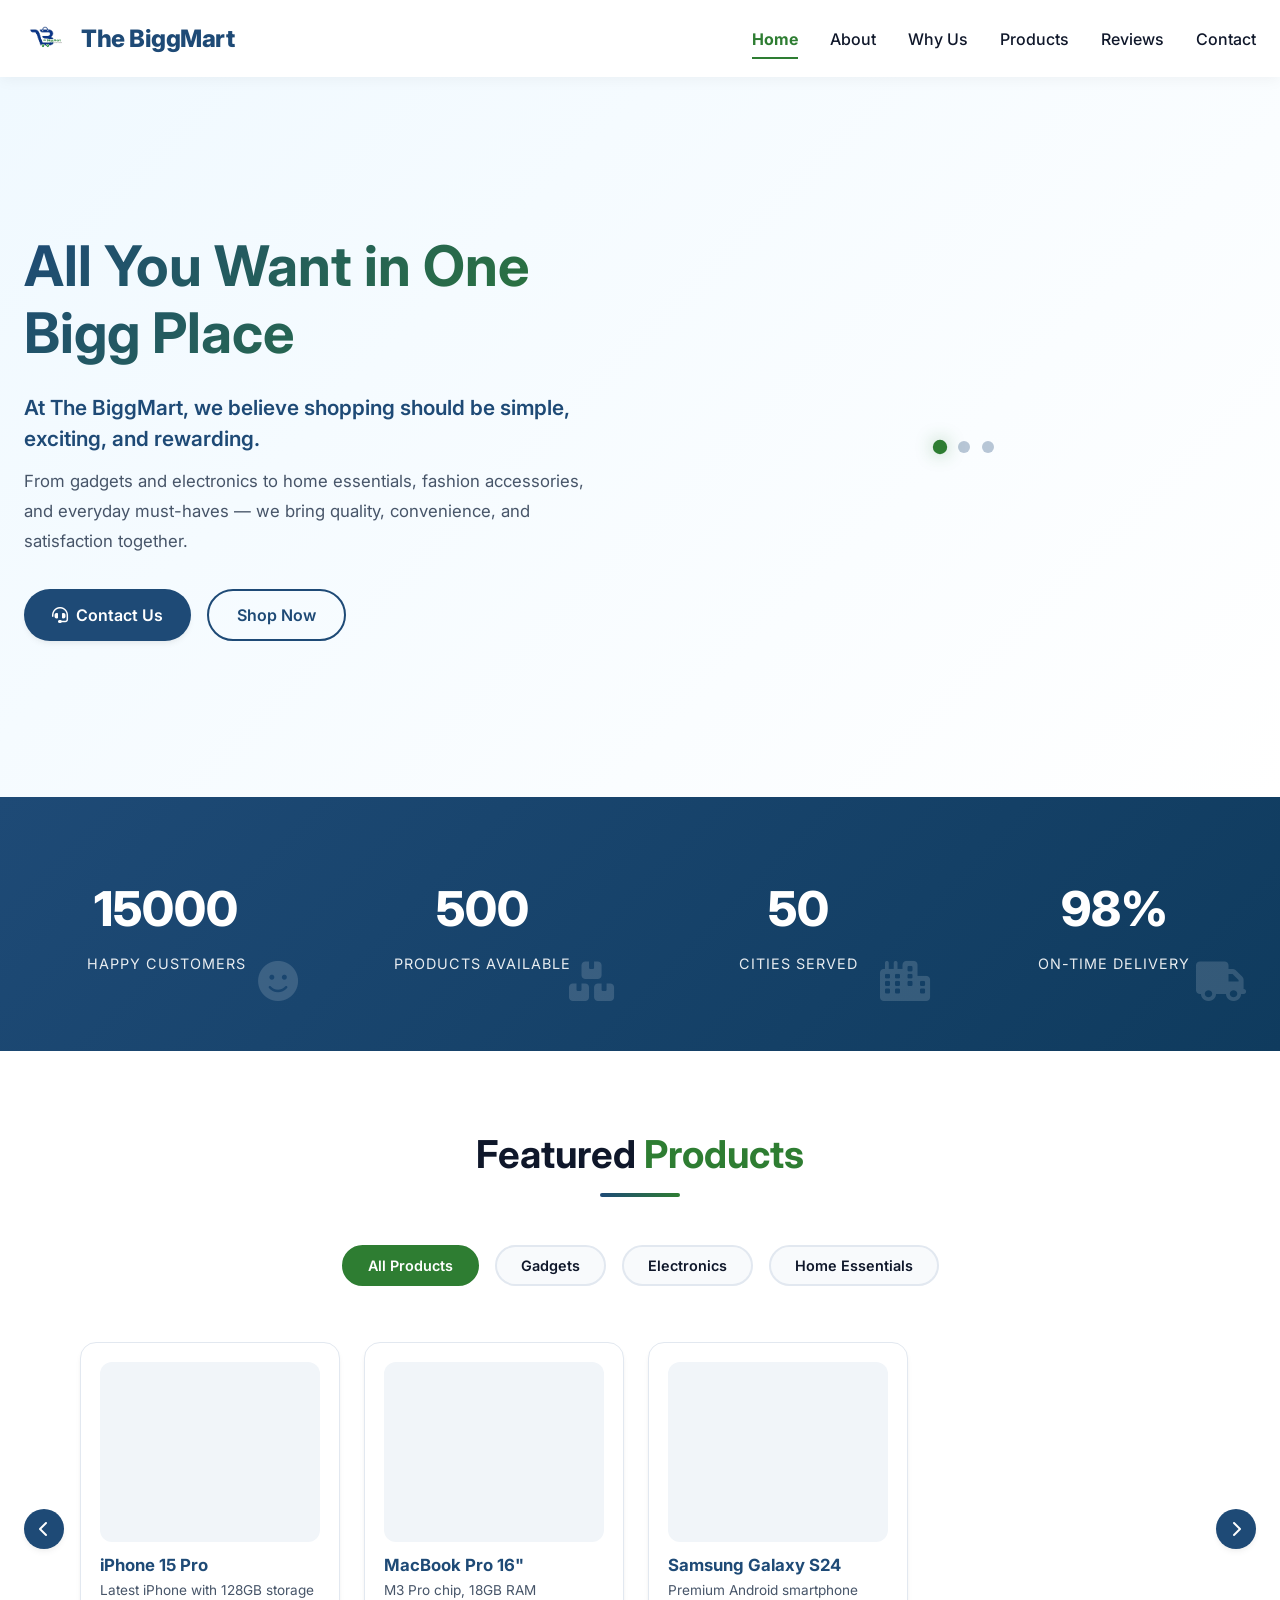
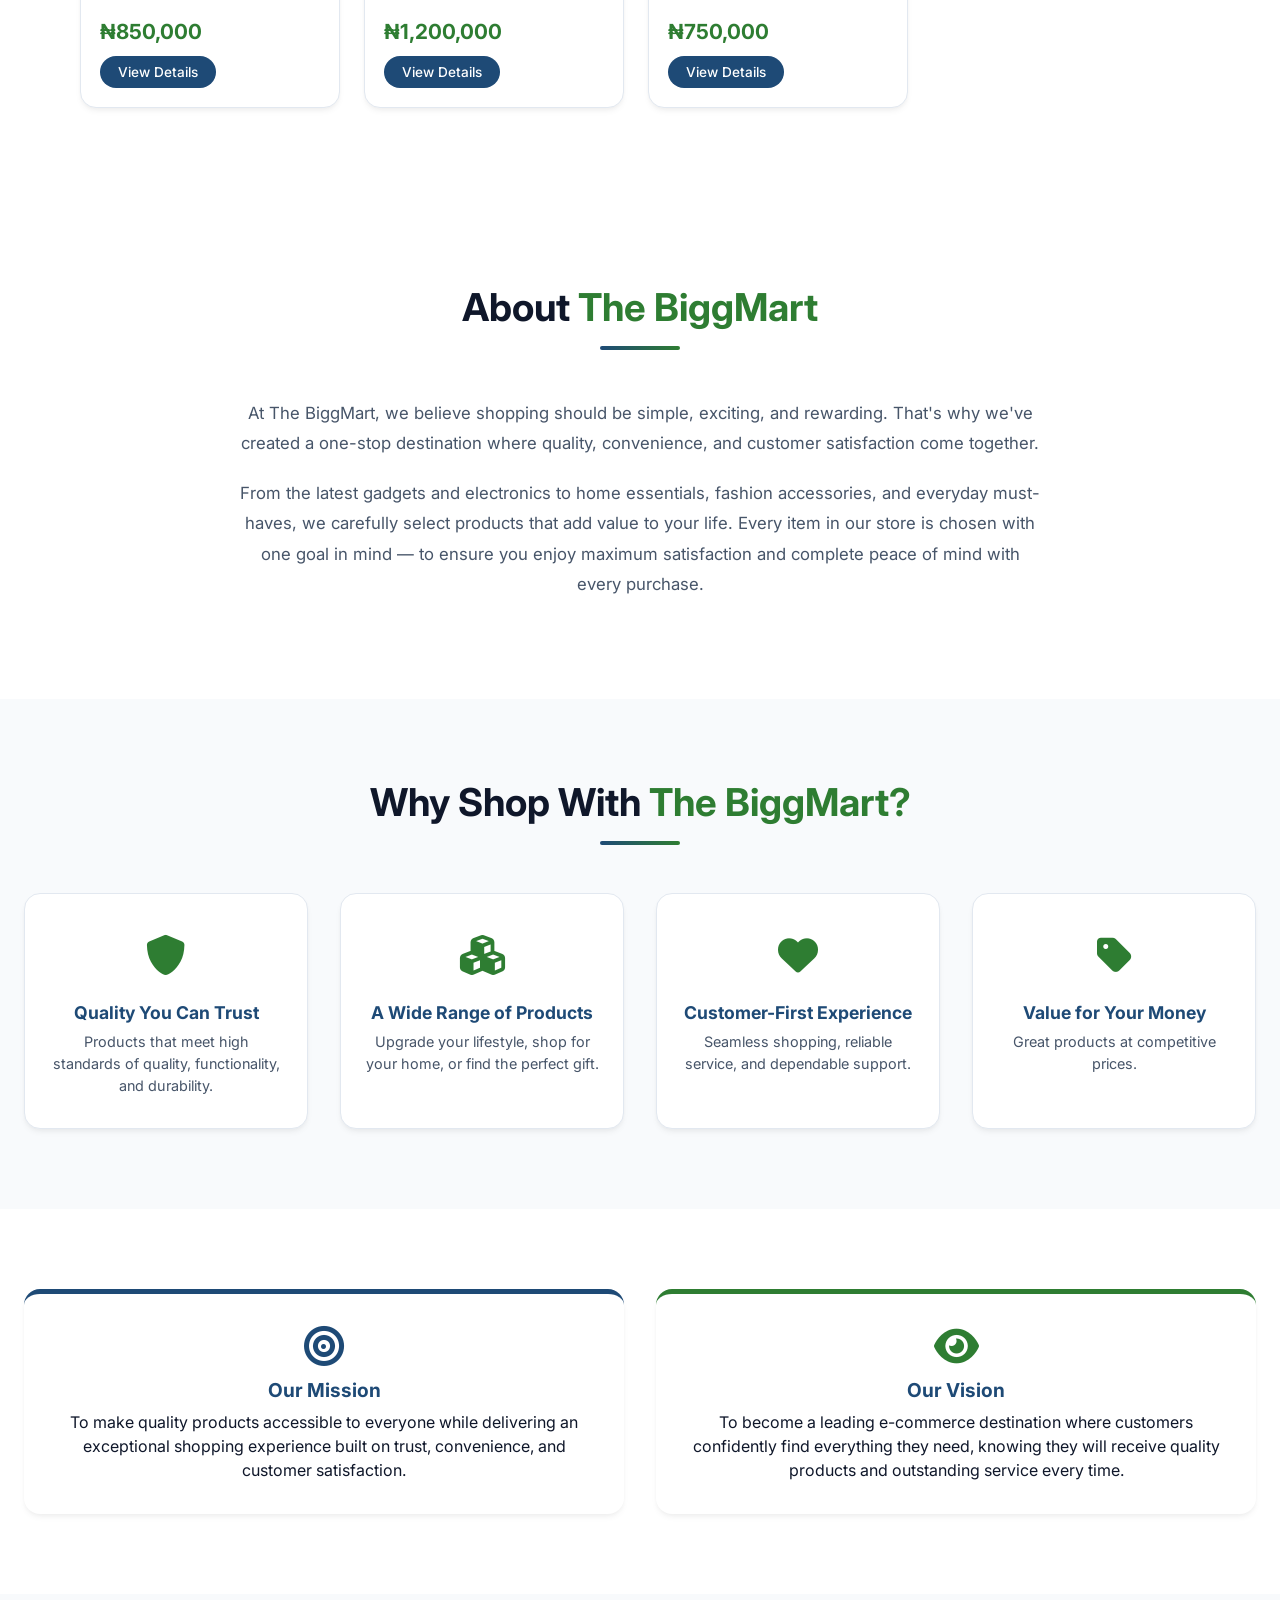
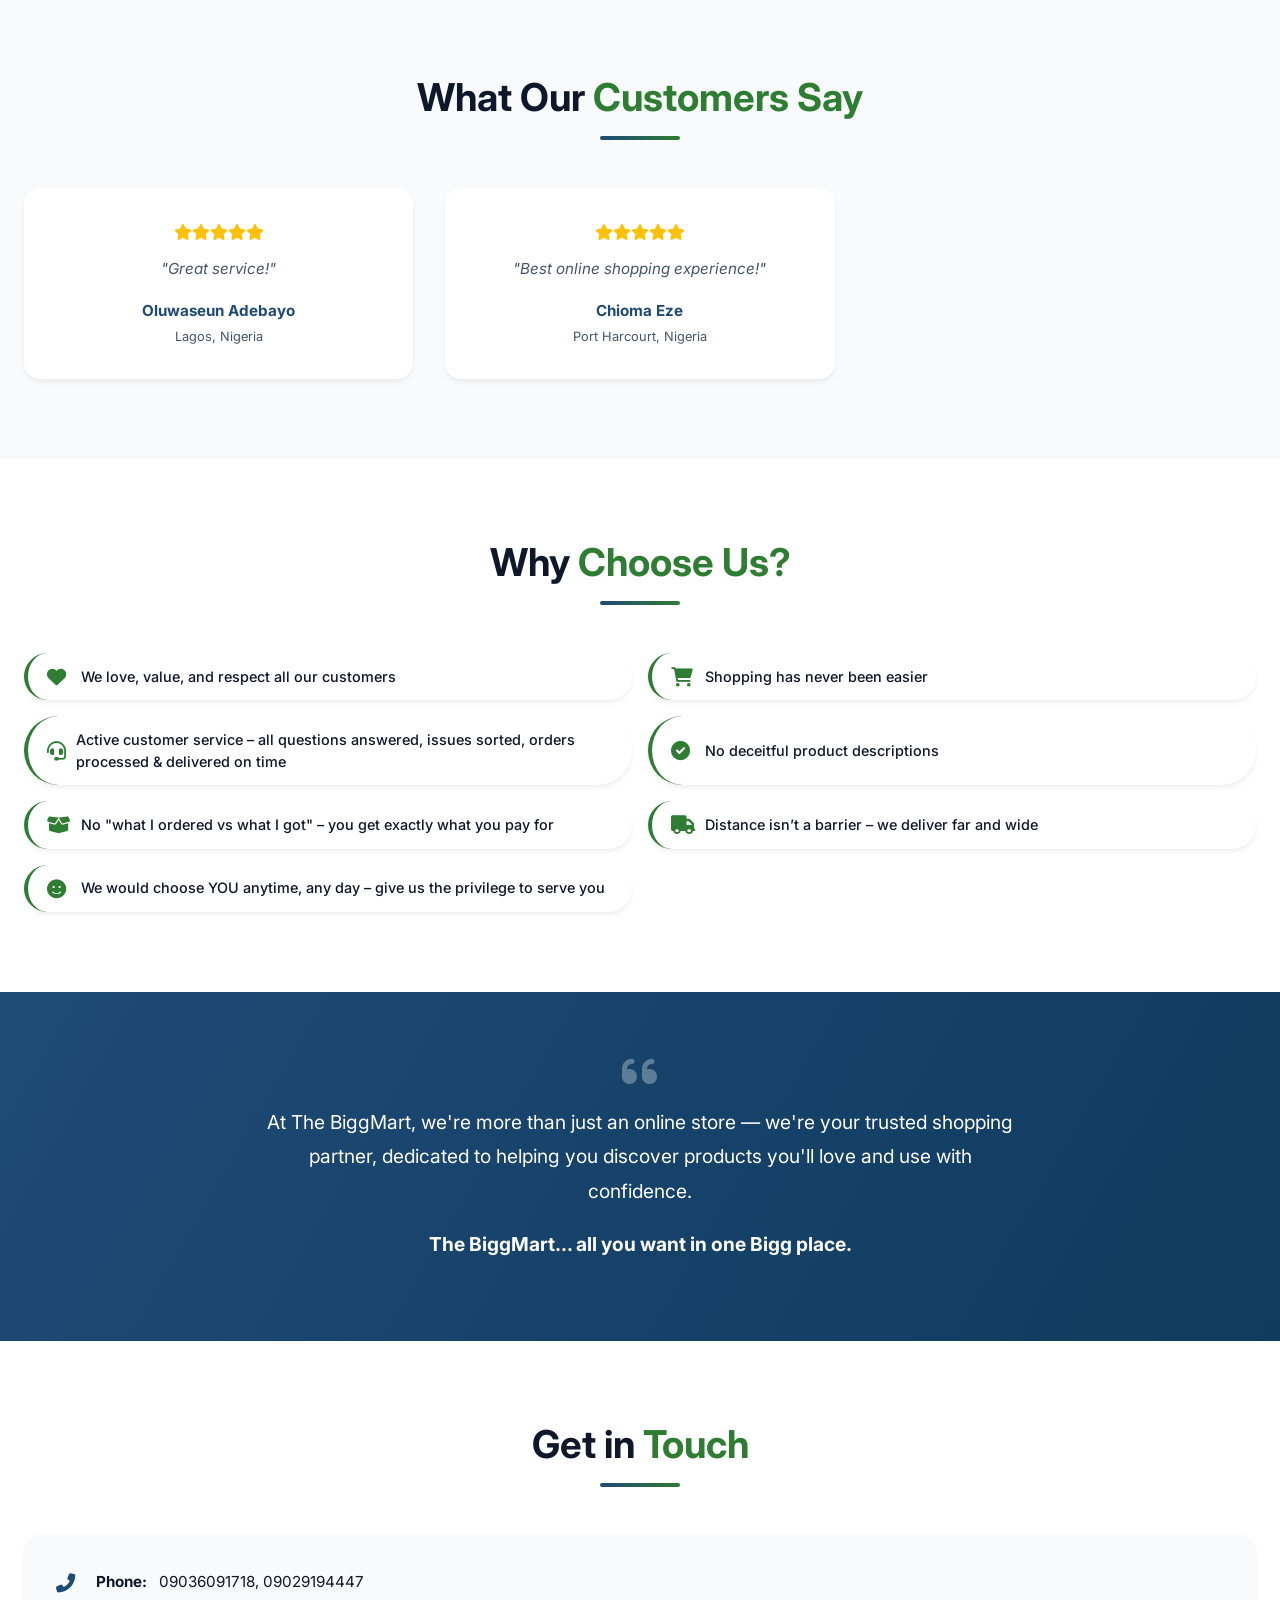
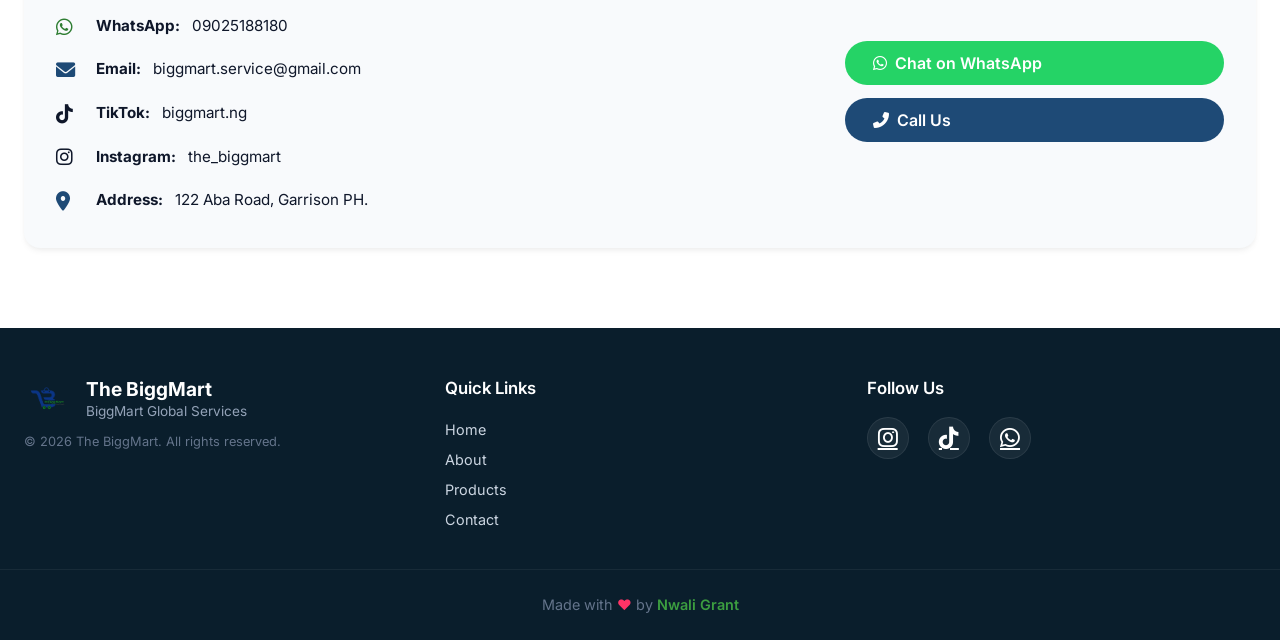
==== index.html @ 3bbb61d7 "Add favicon and OG image for social sharing" ====
<!DOCTYPE html>
<html lang="en">
<head>
  <meta charset="UTF-8">
  <meta name="viewport" content="width=device-width, initial-scale=1.0, viewport-fit=cover">
  
  <!-- ====== FAVICON ====== -->
  <link rel="icon" type="image/png" sizes="32x32" href="./assets/logo.png">
  <link rel="icon" type="image/png" sizes="16x16" href="./assets/logo.png">
  <link rel="apple-touch-icon" href="./assets/logo.png">
  
  <!-- ====== OPEN GRAPH META TAGS (For Social Sharing) ====== -->
  <meta property="og:title" content="The BiggMart - All You Want in One Bigg Place" />
  <meta property="og:description" content="Shop the latest gadgets, electronics, home essentials, and more. Quality products at competitive prices with fast delivery." />
  <meta property="og:image" content="https://biggmart.vercel.app/assets/logo.png" />
  <meta property="og:image:width" content="1200" />
  <meta property="og:image:height" content="630" />
  <meta property="og:url" content="https://biggmart.vercel.app/" />
  <meta property="og:type" content="website" />
  <meta name="twitter:card" content="summary_large_image" />
  <meta name="twitter:title" content="The BiggMart - All You Want in One Bigg Place" />
  <meta name="twitter:description" content="Shop the latest gadgets, electronics, home essentials, and more. Quality products at competitive prices with fast delivery." />
  <meta name="twitter:image" content="https://biggmart.vercel.app/assets/logo.png" />
  
  <title>The BiggMart | All You Want in One Bigg Place</title>
  
  <!-- Google Fonts & Font Awesome Icons -->
  <link href="https://fonts.googleapis.com/css2?family=Inter:opsz,wght@14..32,300;14..32,400;14..32,600;14..32,700;14..32,800&display=swap" rel="stylesheet">
  <link rel="stylesheet" href="https://cdnjs.cloudflare.com/ajax/libs/font-awesome/6.0.0-beta3/css/all.min.css">
  <!-- SweetAlert2 CDN -->
  <script src="https://cdn.jsdelivr.net/npm/sweetalert2@11"></script>
  <!-- External Stylesheet -->
  <link rel="stylesheet" href="style.css">
</head>
<body>

  <!-- ======================= LOADING SPINNER ======================= -->
  <div id="loadingSpinner" class="loading-spinner">
    <div class="spinner"></div>
    <p>Loading The BiggMart...</p>
  </div>

  <div id="mainContent" style="display: none;">
  
    <!-- ======================= HEADER / NAVIGATION ======================= -->
    <header class="site-header">
      <nav class="navbar container">
        <div class="logo-area">
          <img src="./assets/logo.png" alt="The BiggMart Logo" class="logo-img">
          <span class="brand-name">The BiggMart</span>
        </div>
        <button class="mobile-menu-btn" id="mobileMenuBtn" aria-label="Menu">
          <i class="fas fa-bars"></i>
        </button>
        <ul class="nav-menu" id="navMenu">
          <li><a href="#hero" class="nav-link">Home</a></li>
          <li><a href="#about" class="nav-link">About</a></li>
          <li><a href="#why-shop" class="nav-link">Why Us</a></li>
          <li><a href="#products" class="nav-link">Products</a></li>
          <li><a href="#testimonials" class="nav-link">Reviews</a></li>
          <li><a href="#contact" class="nav-link">Contact</a></li>
        </ul>
      </nav>
    </header>

    <main>
      <!-- ======================= HERO SECTION (Dynamic) ======================= -->
      <section id="hero" class="hero">
        <div class="container hero-grid">
          <div class="hero-content">
            <h1>All You Want in One Bigg Place</h1>
            <p class="hero-subhead">At The BiggMart, we believe shopping should be simple, exciting, and rewarding.</p>
            <p class="hero-brief">From gadgets and electronics to home essentials, fashion accessories, and everyday must-haves — we bring quality, convenience, and satisfaction together.</p>
            <div class="hero-buttons">
              <button class="btn btn-primary cta-contact-btn" id="heroContactBtn"><i class="fas fa-headset"></i> Contact Us</button>
              <a href="#products" class="btn btn-outline">Shop Now</a>
            </div>
          </div>
          <div class="hero-visual" id="heroContainer">
            <!-- Hero images will be loaded dynamically via JavaScript -->
            <div class="hero-slider" id="heroSlider"></div>
            <div class="hero-dots" id="heroDots"></div>
          </div>
        </div>
      </section>

      <!-- ======================= ANIMATED COUNTER STATS (Dynamic) ======================= -->
      <section class="counter-stats">
        <div class="container stats-grid" id="statsGrid">
          <div class="stat-item">
            <div class="stat-number" id="statCustomers">0</div>
            <div class="stat-label">Happy Customers</div>
            <i class="fas fa-smile stat-icon"></i>
          </div>
          <div class="stat-item">
            <div class="stat-number" id="statProducts">0</div>
            <div class="stat-label">Products Available</div>
            <i class="fas fa-boxes stat-icon"></i>
          </div>
          <div class="stat-item">
            <div class="stat-number" id="statCities">0</div>
            <div class="stat-label">Cities Served</div>
            <i class="fas fa-city stat-icon"></i>
          </div>
          <div class="stat-item">
            <div class="stat-number" id="statDelivery">0<span id="statDeliverySuffix">%</span></div>
            <div class="stat-label">On-Time Delivery</div>
            <i class="fas fa-truck stat-icon"></i>
          </div>
        </div>
      </section>

      <!-- ======================= PRODUCTS SECTION (Dynamic) ======================= -->
      <section id="products" class="products-section section-padding">
        <div class="container">
          <h2 class="section-title">Featured <span class="green-text">Products</span></h2>
          
          <!-- Category Filter Buttons -->
          <div class="category-filters" id="categoryFilters">
            <button class="filter-btn active" data-category="all">All Products</button>
            <button class="filter-btn" data-category="gadgets">Gadgets</button>
            <button class="filter-btn" data-category="electronics">Electronics</button>
            <button class="filter-btn" data-category="home">Home Essentials</button>
          </div>

          <!-- Product Carousel -->
          <div class="carousel-container">
            <button class="carousel-btn prev-btn" id="prevBtn"><i class="fas fa-chevron-left"></i></button>
            <div class="carousel-track" id="carouselTrack">
              <!-- Products will be loaded dynamically via JavaScript -->
            </div>
            <button class="carousel-btn next-btn" id="nextBtn"><i class="fas fa-chevron-right"></i></button>
          </div>
        </div>
      </section>

      <!-- ======================= ABOUT SECTION ======================= -->
      <section id="about" class="about section-padding">
        <div class="container">
          <h2 class="section-title">About <span class="green-text">The BiggMart</span></h2>
          <div class="about-text">
            <p>At The BiggMart, we believe shopping should be simple, exciting, and rewarding. That's why we've created a one-stop destination where quality, convenience, and customer satisfaction come together.</p>
            <p>From the latest gadgets and electronics to home essentials, fashion accessories, and everyday must-haves, we carefully select products that add value to your life. Every item in our store is chosen with one goal in mind — to ensure you enjoy maximum satisfaction and complete peace of mind with every purchase.</p>
          </div>
        </div>
      </section>

      <!-- ======================= WHY SHOP WITH US ======================= -->
      <section id="why-shop" class="why-shop section-padding light-bg">
        <div class="container">
          <h2 class="section-title">Why Shop With <span class="green-text">The BiggMart?</span></h2>
          <div class="cards-grid">
            <div class="card">
              <div class="card-icon"><i class="fas fa-shield-alt"></i></div>
              <h3>Quality You Can Trust</h3>
              <p>Products that meet high standards of quality, functionality, and durability.</p>
            </div>
            <div class="card">
              <div class="card-icon"><i class="fas fa-cubes"></i></div>
              <h3>A Wide Range of Products</h3>
              <p>Upgrade your lifestyle, shop for your home, or find the perfect gift.</p>
            </div>
            <div class="card">
              <div class="card-icon"><i class="fas fa-heart"></i></div>
              <h3>Customer-First Experience</h3>
              <p>Seamless shopping, reliable service, and dependable support.</p>
            </div>
            <div class="card">
              <div class="card-icon"><i class="fas fa-tag"></i></div>
              <h3>Value for Your Money</h3>
              <p>Great products at competitive prices.</p>
            </div>
          </div>
        </div>
      </section>

      <!-- ======================= MISSION & VISION ======================= -->
      <section class="mission-vision section-padding">
        <div class="container two-col-grid">
          <div class="mission-box">
            <i class="fas fa-bullseye mission-icon"></i>
            <h3>Our Mission</h3>
            <p>To make quality products accessible to everyone while delivering an exceptional shopping experience built on trust, convenience, and customer satisfaction.</p>
          </div>
          <div class="vision-box">
            <i class="fas fa-eye vision-icon"></i>
            <h3>Our Vision</h3>
            <p>To become a leading e-commerce destination where customers confidently find everything they need, knowing they will receive quality products and outstanding service every time.</p>
          </div>
        </div>
      </section>

      <!-- ======================= CUSTOMER TESTIMONIALS (Dynamic) ======================= -->
      <section id="testimonials" class="testimonials section-padding light-bg">
        <div class="container">
          <h2 class="section-title">What Our <span class="green-text">Customers Say</span></h2>
          <div class="testimonials-grid" id="testimonialsGrid">
            <!-- Testimonials will be loaded dynamically via JavaScript -->
          </div>
        </div>
      </section>

      <!-- ======================= WHY CHOOSE US ======================= -->
      <section id="choose-us" class="choose-us section-padding">
        <div class="container">
          <h2 class="section-title">Why <span class="green-text">Choose Us?</span></h2>
          <div class="usp-grid">
            <div class="usp-item"><i class="fas fa-heart green-icon"></i> We love, value, and respect all our customers</div>
            <div class="usp-item"><i class="fas fa-shopping-cart green-icon"></i> Shopping has never been easier</div>
            <div class="usp-item"><i class="fas fa-headset green-icon"></i> Active customer service – all questions answered, issues sorted, orders processed & delivered on time</div>
            <div class="usp-item"><i class="fas fa-check-circle green-icon"></i> No deceitful product descriptions</div>
            <div class="usp-item"><i class="fas fa-box-open green-icon"></i> No "what I ordered vs what I got" – you get exactly what you pay for</div>
            <div class="usp-item"><i class="fas fa-truck green-icon"></i> Distance isn’t a barrier – we deliver far and wide</div>
            <div class="usp-item"><i class="fas fa-smile green-icon"></i> We would choose YOU anytime, any day – give us the privilege to serve you</div>
          </div>
        </div>
      </section>

      <!-- ======================= CLOSING BRAND STATEMENT ======================= -->
      <section class="closing-statement">
        <div class="container">
          <div class="quote-block">
            <i class="fas fa-quote-left quote-icon"></i>
            <p>At The BiggMart, we're more than just an online store — we're your trusted shopping partner, dedicated to helping you discover products you'll love and use with confidence.</p>
            <p class="brand-signature"><strong>The BiggMart...</strong> all you want in one Bigg place.</p>
          </div>
        </div>
      </section>

      <!-- ======================= CONTACT SECTION ======================= -->
      <section id="contact" class="contact-section section-padding">
        <div class="container">
          <h2 class="section-title">Get in <span class="green-text">Touch</span></h2>
          <div class="contact-wrapper">
            <div class="contact-info">
              <div class="contact-detail"><i class="fas fa-phone-alt blue-icon"></i> <strong>Phone:</strong> 09036091718, 09029194447</div>
              <div class="contact-detail"><i class="fab fa-whatsapp green-icon"></i> <strong>WhatsApp:</strong> 09025188180</div>
              <div class="contact-detail"><i class="fas fa-envelope blue-icon"></i> <strong>Email:</strong> biggmart.service@gmail.com</div>
              <div class="contact-detail"><i class="fab fa-tiktok"></i> <strong>TikTok:</strong> biggmart.ng</div>
              <div class="contact-detail"><i class="fab fa-instagram"></i> <strong>Instagram:</strong> the_biggmart</div>
              <div class="contact-detail"><i class="fas fa-map-marker-alt blue-icon"></i> <strong>Address:</strong> 122 Aba Road, Garrison PH.</div>
            </div>
            <div class="contact-actions">
              <button class="btn btn-wa" id="whatsappBtn"><i class="fab fa-whatsapp"></i> Chat on WhatsApp</button>
              <button class="btn btn-call" id="callBtn"><i class="fas fa-phone-alt"></i> Call Us</button>
            </div>
          </div>
        </div>
      </section>
    </main>
<!-- ======================= FOOTER ======================= -->
<footer class="site-footer">
    <div class="container footer-content">
        <!-- Brand -->
        <div class="footer-brand">
            <div class="footer-brand-inner">
                <img src="./assets/logo.png" alt="The BiggMart logo" class="footer-logo" 
                     onerror="this.style.display='none'">
                <div class="footer-brand-text">
                    <h3>The BiggMart</h3>
                    <p>BiggMart Global Services</p>
                </div>
            </div>
            <small>© <span id="currentYear"></span> The BiggMart. All rights reserved.</small>
        </div>
        
        <!-- Links -->
        <div class="footer-links">
            <h4>Quick Links</h4>
            <ul>
                <li><a href="#hero">Home</a></li>
                <li><a href="#about">About</a></li>
                <li><a href="#products">Products</a></li>
                <li><a href="#contact">Contact</a></li>
            </ul>
        </div>
        
        <!-- Social -->
        <div class="footer-social">
            <h4>Follow Us</h4>
            <div class="social-icons">
                <a href="https://www.instagram.com/the_biggmart" target="_blank" aria-label="Instagram">
                    <i class="fab fa-instagram"></i>
                </a>
                <a href="https://www.tiktok.com/@biggmart.ng" target="_blank" aria-label="TikTok">
                    <i class="fab fa-tiktok"></i>
                </a>
                <a href="https://wa.me/09025188180" target="_blank" aria-label="WhatsApp">
                    <i class="fab fa-whatsapp"></i>
                </a>
            </div>
        </div>
    </div>
    
    <div class="footer-credit">
        <div class="container credit-text">
            Made with <span class="animated-heart">❤️</span> by 
            <a href="https://nwaligrant.vercel.app" target="_blank" class="credit-link">Nwali Grant</a>
        </div>
    </div>
</footer>
    <!-- ======================= BACK TO TOP BUTTON ======================= -->
    <button id="backToTopBtn" class="back-to-top" title="Go to top">
      <i class="fas fa-arrow-up"></i>
    </button>

  </div>

  <!-- External JavaScript -->
<script src="script.js?v=5"></script>
</body>
</html>
---- style.css ----
/* ===============================
   THE BIGGMART - MAIN STYLESHEET
   Brand Colors: Blue (#1e4a76), White, Green (#2e7d32)
   =============================== */

/* ===== CSS Variables & Reset ===== */
:root {
  --blue: #1e4a76;
  --blue-dark: #0f3b5e;
  --blue-light: #2c628f;
  --green: #2e7d32;
  --green-light: #3c9e40;
  --green-dark: #1b5e20;
  --white: #ffffff;
  --off-white: #f8fafc;
  --gray-light: #f1f5f9;
  --gray-border: #e2e8f0;
  --text-dark: #0f172a;
  --text-muted: #475569;
  --shadow-sm: 0 4px 6px -1px rgba(0,0,0,0.05), 0 2px 4px -1px rgba(0,0,0,0.03);
  --shadow-md: 0 10px 25px -5px rgba(0,0,0,0.08), 0 8px 10px -6px rgba(0,0,0,0.02);
  --shadow-lg: 0 20px 25px -12px rgba(0,0,0,0.1);
  --shadow-xl: 0 25px 50px -12px rgba(0,0,0,0.15);
  --radius-md: 16px;
  --radius-sm: 12px;
  --transition: all 0.3s ease;
}

* {
  margin: 0;
  padding: 0;
  box-sizing: border-box;
}

body {
  font-family: 'Inter', sans-serif;
  background-color: var(--white);
  color: var(--text-dark);
  line-height: 1.5;
  overflow-x: hidden;
}

.container {
  max-width: 1280px;
  margin: 0 auto;
  padding: 0 24px;
}

.section-padding {
  padding: 80px 0;
}

/* ===== TYPOGRAPHY ===== */
h1, h2, h3 {
  font-weight: 700;
  line-height: 1.2;
}

h1 {
  font-size: 3.2rem;
  margin-bottom: 1rem;
  background: linear-gradient(135deg, var(--blue) 0%, var(--green) 100%);
  -webkit-background-clip: text;
  background-clip: text;
  color: transparent;
}

h2 {
  font-size: 2.4rem;
  margin-bottom: 2rem;
  text-align: center;
}

h3 {
  font-size: 1.2rem;
  margin-bottom: 0.5rem;
  color: var(--blue);
}

.section-title {
  position: relative;
  display: inline-block;
  width: 100%;
  text-align: center;
  margin-bottom: 3rem;
}

.section-title:after {
  content: '';
  display: block;
  width: 80px;
  height: 4px;
  background: linear-gradient(90deg, var(--blue), var(--green));
  margin: 16px auto 0;
  border-radius: 4px;
}

.green-text {
  color: var(--green);
}

/* ===== BUTTONS ===== */
.btn {
  display: inline-flex;
  align-items: center;
  gap: 8px;
  padding: 12px 28px;
  border-radius: 50px;
  font-weight: 600;
  text-decoration: none;
  transition: var(--transition);
  cursor: pointer;
  border: none;
  font-size: 1rem;
  font-family: inherit;
}

.btn-primary {
  background: var(--blue);
  color: var(--white);
  box-shadow: var(--shadow-sm);
}

.btn-primary:hover {
  background: var(--green);
  transform: translateY(-2px);
  box-shadow: var(--shadow-md);
}

.btn-outline {
  background: transparent;
  border: 2px solid var(--blue);
  color: var(--blue);
}

.btn-outline:hover {
  background: var(--blue);
  color: var(--white);
  border-color: var(--blue);
  transform: translateY(-2px);
}

.btn-wa {
  background: #25D366;
  color: white;
}

.btn-wa:hover {
  background: #128C7E;
  transform: translateY(-2px);
}

.btn-call {
  background: var(--blue);
  color: white;
}

.btn-call:hover {
  background: var(--green);
}

/* ===== LOADING SPINNER ===== */
.loading-spinner {
  position: fixed;
  top: 0;
  left: 0;
  width: 100%;
  height: 100%;
  background: var(--white);
  display: flex;
  flex-direction: column;
  justify-content: center;
  align-items: center;
  z-index: 9999;
  transition: opacity 0.5s ease;
}

.spinner {
  width: 60px;
  height: 60px;
  border: 4px solid var(--gray-border);
  border-top-color: var(--green);
  border-radius: 50%;
  animation: spin 1s linear infinite;
}

@keyframes spin {
  to { transform: rotate(360deg); }
}

/* ===== NAVBAR ===== */
.site-header {
  background: var(--white);
  box-shadow: 0 2px 15px rgba(0,0,0,0.05);
  position: sticky;
  top: 0;
  z-index: 1000;
}

.navbar {
  display: flex;
  justify-content: space-between;
  align-items: center;
  padding: 1rem 24px;
}

.logo-area {
  display: flex;
  align-items: center;
  gap: 12px;
}

.logo-img {
  height: 45px;
  width: auto;
}

.brand-name {
  font-size: 1.5rem;
  font-weight: 800;
  color: var(--blue);
  letter-spacing: -0.5px;
}

.mobile-menu-btn {
  background: none;
  border: none;
  font-size: 1.8rem;
  color: var(--blue);
  cursor: pointer;
  display: none;
  transition: var(--transition);
}

.nav-menu {
  display: flex;
  list-style: none;
  gap: 2rem;
  align-items: center;
}

.nav-menu li a {
  text-decoration: none;
  color: var(--text-dark);
  font-weight: 500;
  padding: 8px 0;
  transition: var(--transition);
  border-bottom: 2px solid transparent;
}

.nav-menu li a:hover {
  color: var(--green);
  border-bottom-color: var(--green);
}

.nav-menu li a.active {
  color: var(--green);
  border-bottom-color: var(--green);
  font-weight: 700;
}

/* ===== HERO SECTION ===== */
.hero {
  padding: 80px 0;
  background: linear-gradient(135deg, #f0f9ff 0%, #ffffff 100%);
  min-height: 80vh;
  display: flex;
  align-items: center;
}

.hero-grid {
  display: grid;
  grid-template-columns: 1fr 1fr;
  gap: 4rem;
  align-items: center;
}

.hero-content h1 {
  font-size: 3.5rem;
  margin-bottom: 1.5rem;
}

.hero-subhead {
  font-size: 1.3rem;
  font-weight: 600;
  color: var(--blue);
  margin: 1rem 0 0.75rem;
}

.hero-brief {
  color: var(--text-muted);
  margin-bottom: 2rem;
  line-height: 1.8;
  font-size: 1.05rem;
}

.hero-buttons {
  display: flex;
  gap: 1rem;
  flex-wrap: wrap;
}

.hero-visual {
  position: relative;
  display: flex;
  flex-direction: column;
  align-items: center;
  justify-content: center;
}

.hero-slider {
  width: 100%;
  position: relative;
  overflow: hidden;
  border-radius: 24px;
  box-shadow: var(--shadow-xl);
}

.hero-slide {
  display: none;
  animation: fadeIn 0.6s ease;
  position: relative;
}

.hero-slide.active {
  display: block;
}

.hero-slide img {
  width: 100%;
  height: 450px;
  object-fit: cover;
  border-radius: 24px;
}

.hero-caption {
  position: absolute;
  bottom: 0;
  left: 0;
  right: 0;
  padding: 2rem;
  background: linear-gradient(transparent, rgba(0,0,0,0.7));
  color: white;
  border-radius: 0 0 24px 24px;
}

.hero-caption h3 {
  color: white;
  font-size: 1.5rem;
  margin-bottom: 0.3rem;
}

.hero-caption p {
  opacity: 0.9;
  font-size: 1rem;
}

.hero-dots {
  display: flex;
  justify-content: center;
  gap: 12px;
  margin-top: 20px;
}

.hero-dots .dot {
  width: 12px;
  height: 12px;
  border-radius: 50%;
  background: rgba(30, 74, 118, 0.3);
  cursor: pointer;
  transition: all 0.3s ease;
  border: none;
  padding: 0;
}

.hero-dots .dot.active {
  background: var(--green);
  transform: scale(1.2);
  box-shadow: 0 0 15px rgba(46, 125, 50, 0.4);
}

.hero-dots .dot:hover {
  background: var(--blue);
  transform: scale(1.1);
}

/* ===== COUNTER STATS ===== */
.counter-stats {
  background: linear-gradient(135deg, var(--blue) 0%, var(--blue-dark) 100%);
  padding: 60px 0;
  color: white;
}

.stats-grid {
  display: grid;
  grid-template-columns: repeat(4, 1fr);
  gap: 2rem;
  text-align: center;
}

.stat-item {
  position: relative;
  padding: 1rem;
}

.stat-number {
  font-size: 3rem;
  font-weight: 800;
  margin-bottom: 0.5rem;
}

.stat-label {
  font-size: 0.9rem;
  opacity: 0.9;
  text-transform: uppercase;
  letter-spacing: 1px;
}

.stat-icon {
  position: absolute;
  bottom: -10px;
  right: 10px;
  font-size: 2.5rem;
  opacity: 0.15;
}

/* ===== PRODUCTS SECTION ===== */
.products-section {
  background: var(--white);
  padding: 80px 0;
}

.category-filters {
  display: flex;
  justify-content: center;
  gap: 1rem;
  flex-wrap: wrap;
  margin-bottom: 3rem;
}

.filter-btn {
  padding: 10px 24px;
  background: var(--off-white);
  border: 2px solid var(--gray-border);
  border-radius: 50px;
  font-weight: 600;
  cursor: pointer;
  transition: var(--transition);
  font-family: inherit;
  font-size: 0.9rem;
  color: var(--text-dark);
}

.filter-btn:hover,
.filter-btn.active {
  background: var(--green);
  border-color: var(--green);
  color: white;
}

.carousel-container {
  position: relative;
  display: flex;
  align-items: center;
  gap: 0.5rem;
}

.carousel-btn {
  background: var(--blue);
  color: white;
  border: none;
  width: 40px;
  height: 40px;
  border-radius: 50%;
  cursor: pointer;
  transition: var(--transition);
  display: flex;
  align-items: center;
  justify-content: center;
  font-size: 1rem;
  flex-shrink: 0;
  box-shadow: var(--shadow-sm);
}

.carousel-btn:hover {
  background: var(--green);
  transform: scale(1.05);
}

.carousel-track {
  display: flex;
  overflow-x: auto;
  scroll-behavior: smooth;
  gap: 1.5rem;
  padding: 0.5rem 0.5rem 1rem;
  scrollbar-width: thin;
  flex: 1;
  -webkit-overflow-scrolling: touch;
}

.carousel-track::-webkit-scrollbar {
  height: 4px;
}

.carousel-track::-webkit-scrollbar-track {
  background: var(--gray-border);
  border-radius: 10px;
}

.carousel-track::-webkit-scrollbar-thumb {
  background: var(--green);
  border-radius: 10px;
}

/* ===== PRODUCT CARD ===== */
.product-card {
  flex: 0 0 260px;
  background: var(--white);
  border-radius: var(--radius-md);
  padding: 1.2rem;
  text-align: left;
  box-shadow: var(--shadow-sm);
  transition: var(--transition);
  border: 1px solid var(--gray-border);
  position: relative;
  overflow: hidden;
  display: flex;
  flex-direction: column;
}

.product-card:hover {
  transform: translateY(-6px);
  box-shadow: var(--shadow-lg);
  border-color: var(--green-light);
}

.product-image {
  width: 100%;
  height: 180px;
  margin-bottom: 0.8rem;
  overflow: hidden;
  border-radius: var(--radius-sm);
  background: var(--gray-light);
  display: flex;
  align-items: center;
  justify-content: center;
  position: relative;
}

.product-img {
  width: 100%;
  height: 100%;
  object-fit: cover;
  transition: transform 0.5s ease;
}

.product-card:hover .product-img {
  transform: scale(1.05);
}

.product-card h3 {
  font-size: 1.05rem;
  margin-bottom: 0.3rem;
  color: var(--blue);
  line-height: 1.3;
  display: -webkit-box;
  -webkit-line-clamp: 2;
  -webkit-box-orient: vertical;
  overflow: hidden;
}

.product-card p {
  font-size: 0.85rem;
  color: var(--text-muted);
  margin-bottom: 0.5rem;
  line-height: 1.4;
  display: -webkit-box;
  -webkit-line-clamp: 2;
  -webkit-box-orient: vertical;
  overflow: hidden;
  flex: 1;
}

.product-price {
  font-size: 1.3rem;
  font-weight: 700;
  color: var(--green);
  margin: 0.5rem 0;
  display: inline-block;
}

.product-card:hover .product-price {
  color: var(--green-dark);
}

.btn-view-product {
  background: var(--blue);
  color: white;
  border: none;
  padding: 8px 18px;
  border-radius: 30px;
  cursor: pointer;
  transition: var(--transition);
  font-family: inherit;
  font-weight: 500;
  font-size: 0.85rem;
  align-self: flex-start;
  margin-top: auto;
}

.btn-view-product:hover {
  background: var(--green);
  transform: translateY(-2px);
}

.sold-out-badge {
  position: absolute;
  top: 8px;
  right: 8px;
  background: #c62828;
  color: white;
  padding: 3px 10px;
  border-radius: 20px;
  font-size: 0.7rem;
  font-weight: 600;
  z-index: 2;
}

/* ===== ABOUT ===== */
.about {
  background: var(--white);
}

.about-text p {
  font-size: 1.05rem;
  margin-bottom: 1.25rem;
  color: var(--text-muted);
  line-height: 1.8;
  max-width: 800px;
  margin-left: auto;
  margin-right: auto;
  text-align: center;
}

/* ===== WHY SHOP ===== */
.light-bg {
  background: var(--off-white);
}

.cards-grid {
  display: grid;
  grid-template-columns: repeat(4, 1fr);
  gap: 2rem;
}

.card {
  background: var(--white);
  padding: 2rem 1.5rem;
  border-radius: var(--radius-md);
  text-align: center;
  box-shadow: var(--shadow-sm);
  transition: var(--transition);
  border: 1px solid var(--gray-border);
  cursor: pointer;
}

.card:hover {
  transform: translateY(-8px);
  box-shadow: var(--shadow-lg);
  border-color: var(--green-light);
}

.card-icon {
  font-size: 2.5rem;
  color: var(--green);
  margin-bottom: 1rem;
}

.card h3 {
  color: var(--blue);
  font-size: 1.1rem;
}

.card p {
  color: var(--text-muted);
  font-size: 0.9rem;
  line-height: 1.5;
}

/* ===== MISSION & VISION ===== */
.two-col-grid {
  display: grid;
  grid-template-columns: 1fr 1fr;
  gap: 2rem;
}

.mission-box, .vision-box {
  background: var(--white);
  padding: 2rem;
  border-radius: var(--radius-md);
  text-align: center;
  box-shadow: var(--shadow-sm);
  border-top: 5px solid var(--blue);
  transition: var(--transition);
}

.vision-box {
  border-top-color: var(--green);
}

.mission-box:hover, .vision-box:hover {
  transform: scale(1.02);
  box-shadow: var(--shadow-md);
}

.mission-icon, .vision-icon {
  font-size: 2.5rem;
  margin-bottom: 0.8rem;
}

.mission-icon { color: var(--blue); }
.vision-icon { color: var(--green); }

/* ===== TESTIMONIALS ===== */
.testimonials-grid {
  display: grid;
  grid-template-columns: repeat(3, 1fr);
  gap: 2rem;
}

.testimonial-card {
  background: var(--white);
  padding: 2rem;
  border-radius: var(--radius-md);
  box-shadow: var(--shadow-sm);
  transition: var(--transition);
  text-align: center;
}

.testimonial-card:hover {
  transform: translateY(-5px);
  box-shadow: var(--shadow-md);
}

.stars {
  color: #ffc107;
  margin-bottom: 0.8rem;
  font-size: 1rem;
}

.testimonial-card p {
  font-style: italic;
  color: var(--text-muted);
  margin-bottom: 1.2rem;
  line-height: 1.6;
  font-size: 0.95rem;
}

.customer-info strong {
  color: var(--blue);
  display: block;
  font-size: 0.95rem;
}

.customer-info span {
  font-size: 0.8rem;
  color: var(--text-muted);
}

/* ===== WHY CHOOSE US ===== */
.usp-grid {
  display: grid;
  grid-template-columns: repeat(2, 1fr);
  gap: 1rem;
}

.usp-item {
  background: var(--white);
  padding: 0.8rem 1.2rem;
  border-radius: 50px;
  display: flex;
  align-items: center;
  gap: 10px;
  font-weight: 500;
  font-size: 0.9rem;
  box-shadow: var(--shadow-sm);
  transition: var(--transition);
  border-left: 4px solid var(--green);
  cursor: pointer;
}

.usp-item:hover {
  transform: translateX(6px);
  box-shadow: var(--shadow-md);
}

.green-icon {
  color: var(--green);
  font-size: 1.2rem;
  width: 24px;
}

/* ===== CLOSING STATEMENT ===== */
.closing-statement {
  background: linear-gradient(120deg, var(--blue) 0%, var(--blue-dark) 100%);
  padding: 60px 0;
  color: white;
  text-align: center;
}

.quote-block {
  max-width: 800px;
  margin: 0 auto;
  padding: 0 20px;
}

.quote-icon {
  font-size: 2.5rem;
  opacity: 0.3;
  margin-bottom: 0.8rem;
}

.quote-block p {
  font-size: 1.2rem;
  line-height: 1.8;
  margin-bottom: 1.2rem;
}

.brand-signature {
  font-size: 1.3rem;
  font-weight: 700;
}

/* ===== CONTACT ===== */
.contact-section {
  background: var(--white);
}

.contact-wrapper {
  display: flex;
  gap: 2rem;
  background: var(--off-white);
  padding: 2rem;
  border-radius: var(--radius-md);
  box-shadow: var(--shadow-sm);
}

.contact-info {
  display: flex;
  flex-direction: column;
  gap: 0.8rem;
  flex: 2;
}

.contact-detail {
  display: flex;
  align-items: center;
  gap: 12px;
  font-size: 0.95rem;
  padding: 4px 0;
  cursor: pointer;
  transition: var(--transition);
}

.contact-detail:hover {
  transform: translateX(5px);
  color: var(--green);
}

.contact-detail i {
  width: 28px;
  font-size: 1.2rem;
}

.blue-icon { color: var(--blue); }
.green-icon { color: var(--green); }

.contact-actions {
  display: flex;
  flex-direction: column;
  gap: 0.8rem;
  justify-content: center;
  flex: 1;
}

/* ===== BACK TO TOP ===== */
.back-to-top {
  position: fixed;
  bottom: 30px;
  right: 30px;
  width: 46px;
  height: 46px;
  background: var(--green);
  color: white;
  border: none;
  border-radius: 50%;
  cursor: pointer;
  display: none;
  align-items: center;
  justify-content: center;
  font-size: 1.2rem;
  transition: var(--transition);
  box-shadow: var(--shadow-md);
  z-index: 999;
}

.back-to-top:hover {
  background: var(--blue);
  transform: translateY(-3px);
}

.back-to-top.show {
  display: flex;
}

/* ============================================
   FOOTER - COMPLETE FIX
   ============================================ */
.site-footer {
  background: #0a1e2c;
  color: #cbd5e1;
  padding: 3rem 0 1.5rem;
}

.footer-content {
  display: grid;
  grid-template-columns: repeat(3, 1fr);
  gap: 2rem;
  margin-bottom: 2rem;
}

/* Brand Column */
.footer-brand {
  display: flex;
  flex-direction: column;
  gap: 8px;
}

.footer-brand-inner {
  display: flex;
  align-items: center;
  gap: 14px;
}

.footer-logo {
  height: 48px;
  width: auto;
  max-width: 130px;
  object-fit: contain;
}

.footer-brand-text h3 {
  color: white !important;
  font-size: 1.2rem;
  margin: 0;
  font-weight: 700;
}

.footer-brand-text p {
  color: #94a3b8 !important;
  font-size: 0.85rem;
  margin: 0;
  font-weight: 400;
}

.footer-brand small {
  color: #64748b;
  font-size: 0.8rem;
}

/* Links Column */
.footer-links h4,
.footer-social h4 {
  color: white;
  margin-bottom: 1rem;
  font-size: 1.05rem;
  font-weight: 600;
}

.footer-links ul {
  list-style: none;
  padding: 0;
  margin: 0;
}

.footer-links li {
  margin: 6px 0;
}

.footer-links a {
  color: #cbd5e1;
  text-decoration: none;
  transition: var(--transition);
  font-size: 0.9rem;
}

.footer-links a:hover {
  color: var(--green);
  padding-left: 5px;
}

/* Social Column */
.social-icons {
  display: flex;
  gap: 1.2rem;
}

.social-icons a {
  color: white;
  font-size: 1.4rem;
  transition: var(--transition);
  display: inline-flex;
  align-items: center;
  justify-content: center;
  width: 42px;
  height: 42px;
  border-radius: 50%;
  background: rgba(255,255,255,0.06);
  border: 1px solid rgba(255,255,255,0.08);
}

.social-icons a:hover {
  color: var(--green);
  background: rgba(46, 125, 50, 0.15);
  border-color: var(--green);
  transform: translateY(-3px);
}

/* Credit */
.footer-credit {
  border-top: 1px solid rgba(255, 255, 255, 0.06);
  padding-top: 1.5rem;
  margin-top: 0.5rem;
}

.credit-text {
  text-align: center;
  font-size: 0.9rem;
  color: #64748b;
}

.animated-heart {
  display: inline-block;
  animation: heartbeat 1.5s ease infinite;
  color: #ff3366;
}

@keyframes heartbeat {
  0%, 100% { transform: scale(1); }
  50% { transform: scale(1.2); }
}

.credit-link {
  color: var(--green-light);
  text-decoration: none;
  font-weight: 600;
  transition: var(--transition);
}

.credit-link:hover {
  color: var(--green);
  text-decoration: underline;
}

/* ===== ANIMATIONS ===== */
@keyframes fadeIn {
  from { opacity: 0; transform: translateY(10px); }
  to { opacity: 1; transform: translateY(0); }
}

/* ============================================
   RESPONSIVE
   ============================================ */
@media (max-width: 1024px) {
  .hero-grid {
    grid-template-columns: 1fr;
    gap: 2rem;
    text-align: center;
  }
  
  .hero-content h1 {
    font-size: 2.8rem;
  }
  
  .cards-grid {
    grid-template-columns: repeat(2, 1fr);
  }
  
  .testimonials-grid {
    grid-template-columns: repeat(2, 1fr);
  }
  
  .stats-grid {
    grid-template-columns: repeat(2, 1fr);
  }
}

@media (max-width: 768px) {
  .mobile-menu-btn {
    display: block;
  }
  
  .nav-menu {
    display: none;
    flex-direction: column;
    width: 100%;
    padding: 1rem 0;
    gap: 0.5rem;
  }
  
  .nav-menu.active {
    display: flex;
  }
  
  .hero {
    padding: 40px 0;
    min-height: auto;
  }
  
  .hero-content h1 {
    font-size: 2.2rem;
  }
  
  .hero-slide img {
    height: 220px;
  }
  
  .cards-grid {
    grid-template-columns: 1fr;
  }
  
  .testimonials-grid {
    grid-template-columns: 1fr;
  }
  
  .usp-grid {
    grid-template-columns: 1fr;
  }
  
  .two-col-grid {
    grid-template-columns: 1fr;
  }
  
  .contact-wrapper {
    flex-direction: column;
  }
  
  .footer-content {
    grid-template-columns: 1fr;
    text-align: center;
    gap: 1.5rem;
  }
  
  .footer-brand {
    align-items: center;
  }
  
  .footer-brand-inner {
    flex-direction: column !important;
    text-align: center;
  }
  
  .footer-brand-text h3 {
    text-align: center;
  }
  
  .social-icons {
    justify-content: center;
  }
  
  .stats-grid {
    grid-template-columns: repeat(2, 1fr);
  }
  
  .stat-number {
    font-size: 2rem;
  }
  
  .product-card {
    flex: 0 0 200px;
    padding: 1rem;
  }
  
  .product-image {
    height: 140px;
  }
  
  .product-card h3 {
    font-size: 0.95rem;
  }
  
  .product-price {
    font-size: 1.1rem;
  }
  
  .section-padding {
    padding: 40px 0;
  }
  
  .carousel-btn {
    width: 32px;
    height: 32px;
    font-size: 0.8rem;
  }
}

/* ===== SWEETALERT OVERRIDE ===== */
.swal2-popup {
  font-family: 'Inter', sans-serif !important;
  border-radius: 16px !important;
}

.swal2-confirm {
  background-color: var(--green) !important;
}

.swal2-cancel {
  background-color: var(--blue) !important;
}

/* ===== PRODUCT CARD FILTER ===== */
.product-card[style*="display: none"] {
  display: none !important;
}
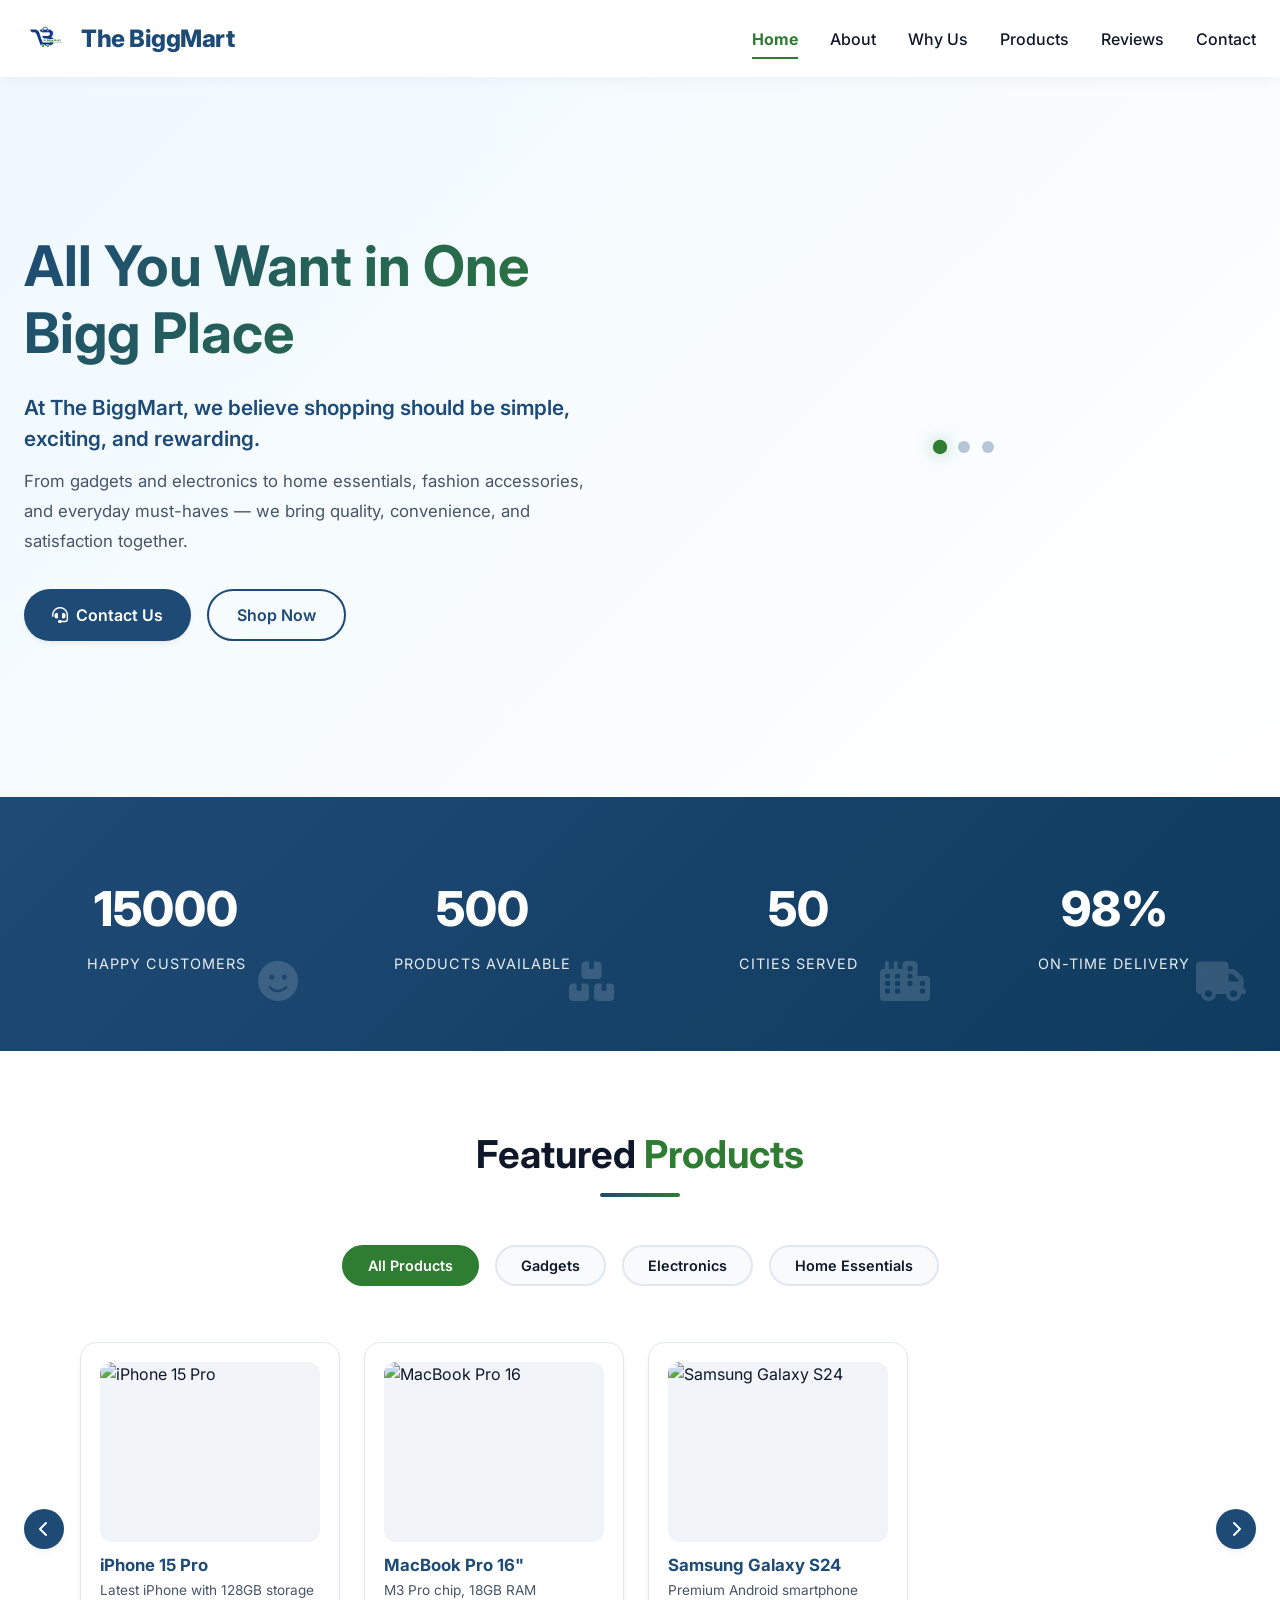
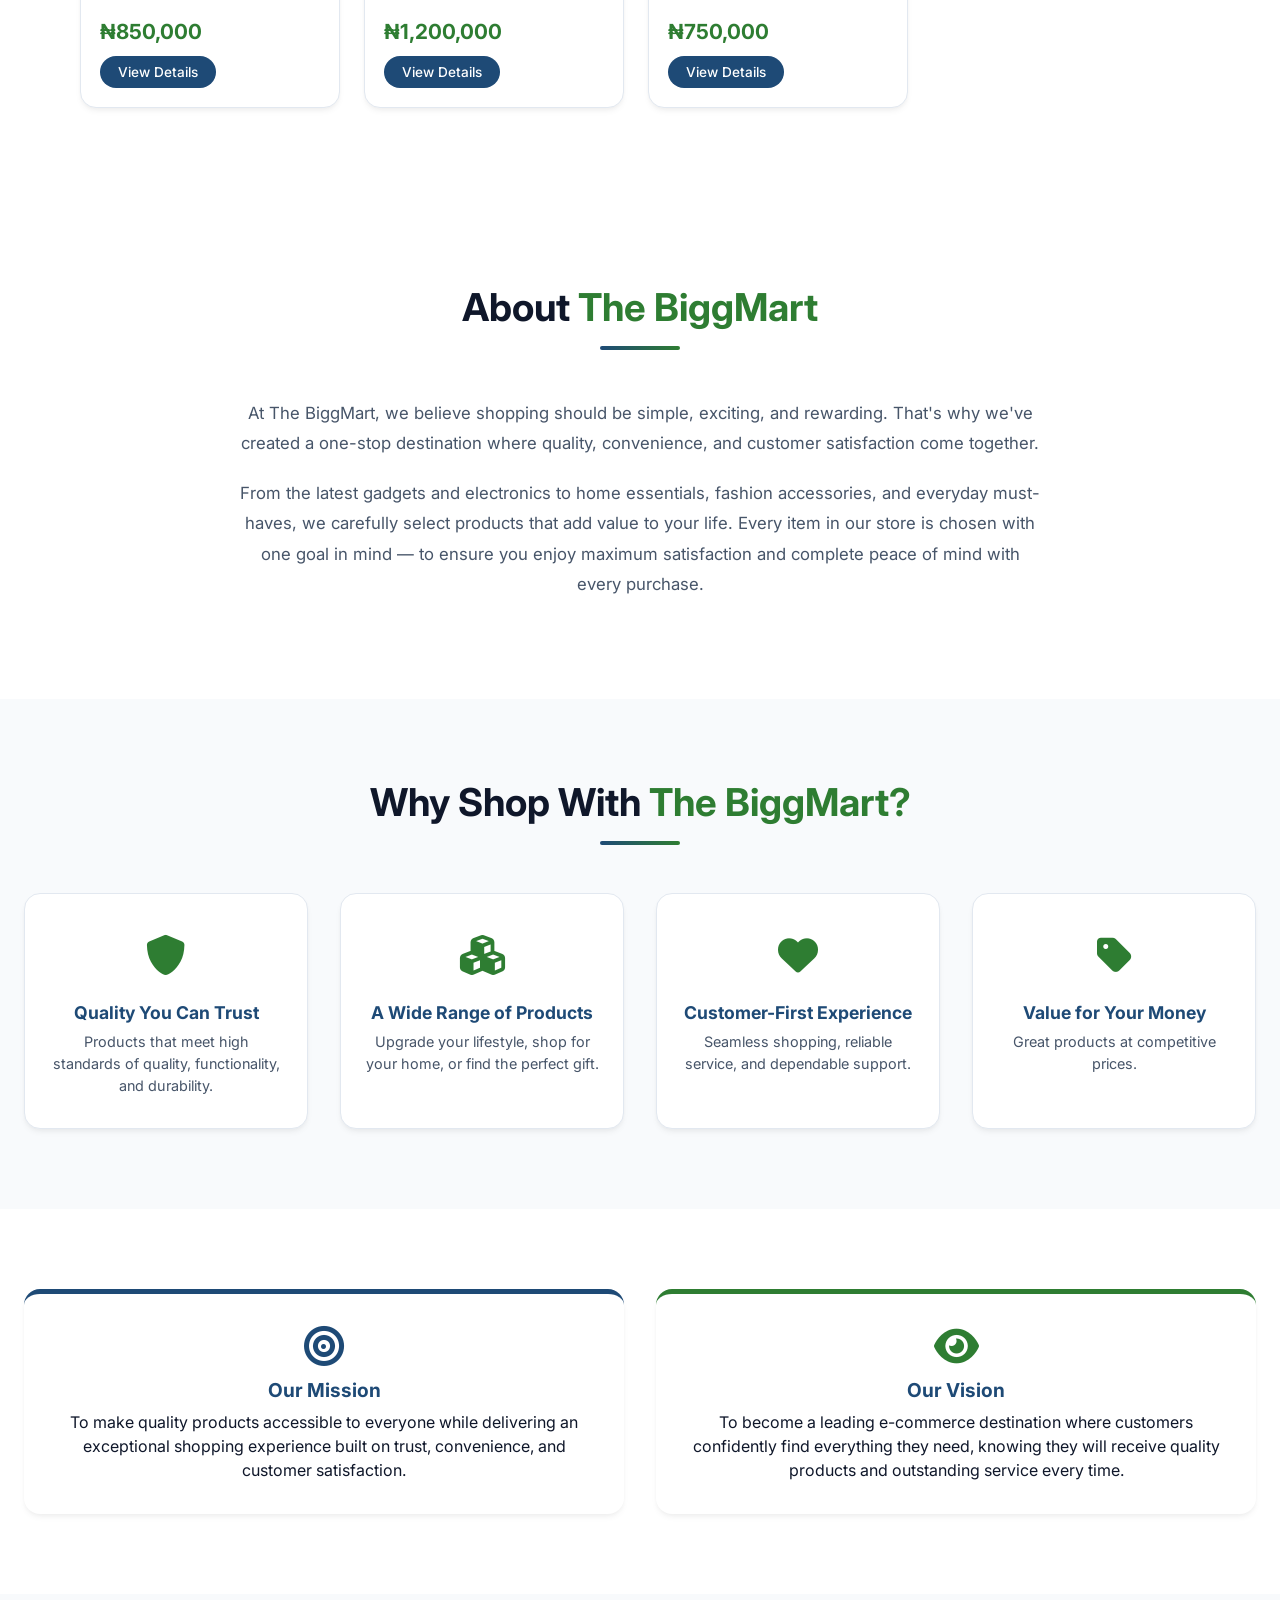
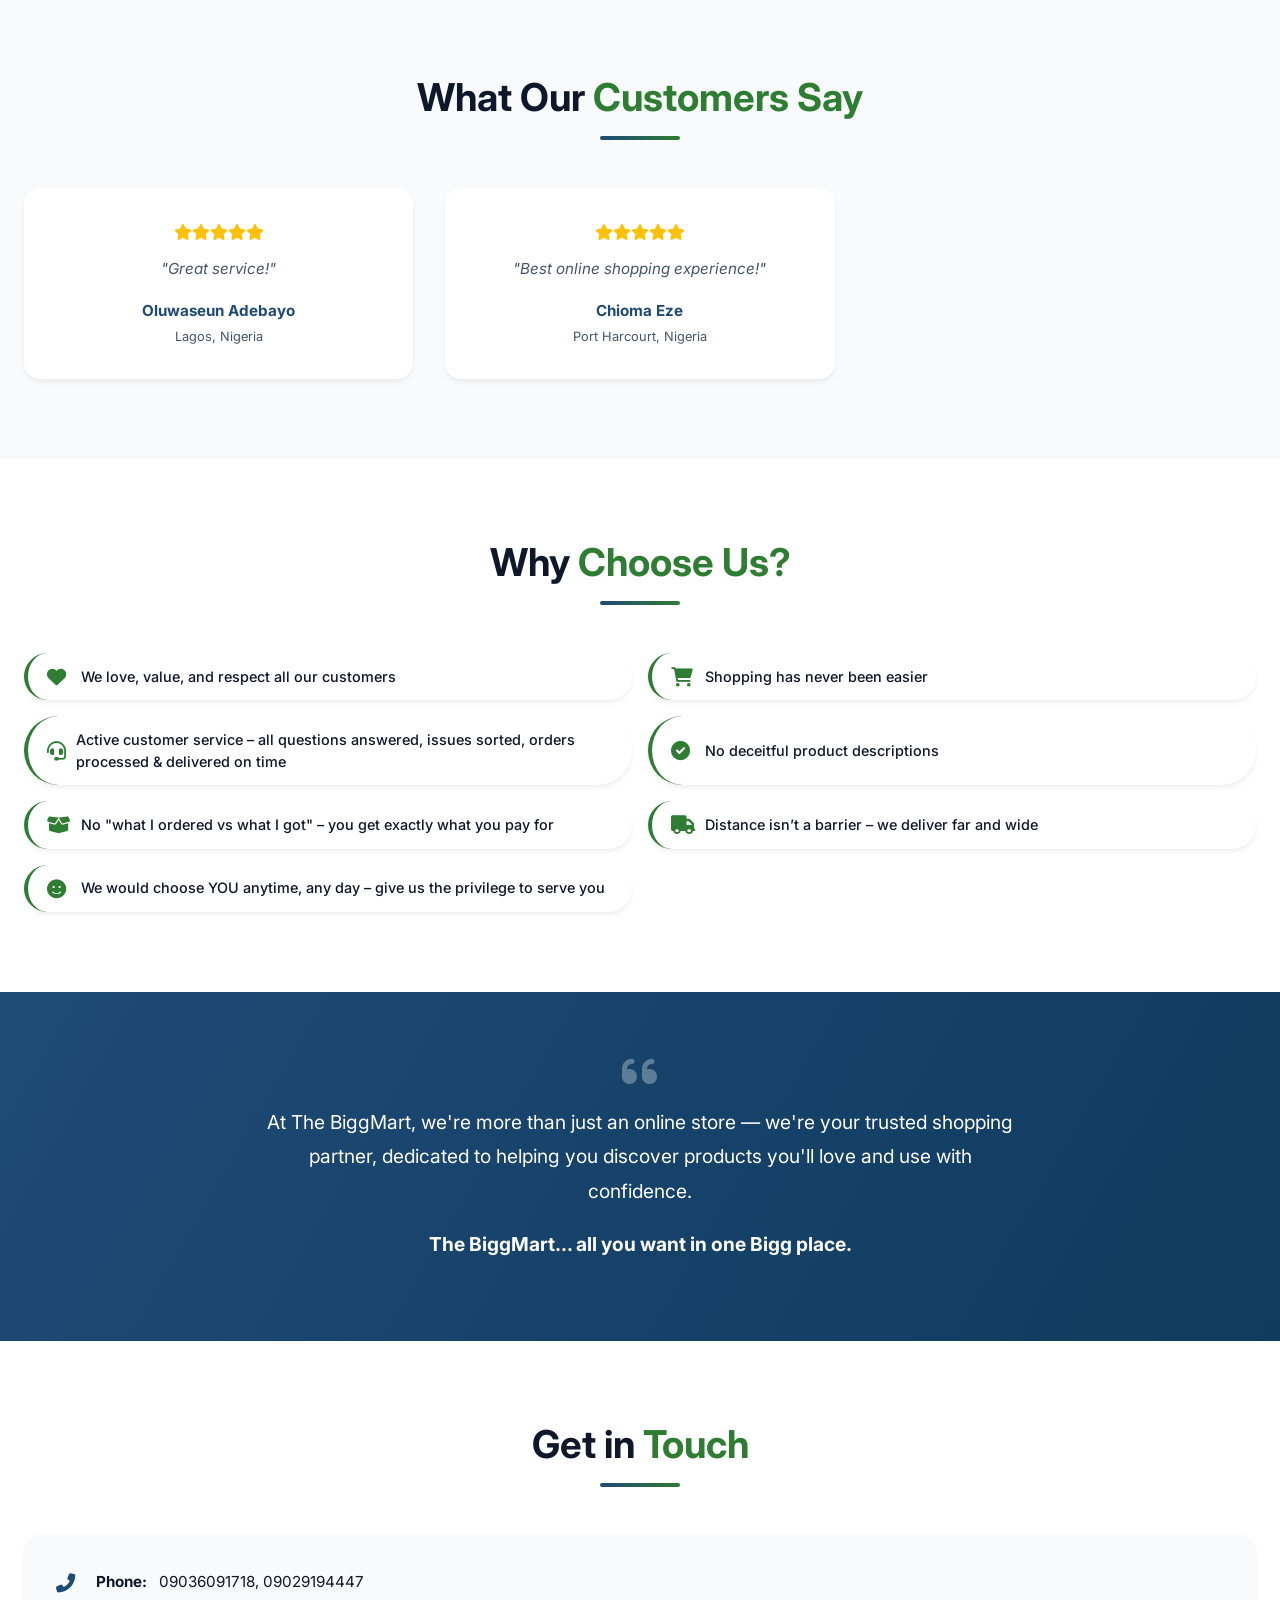
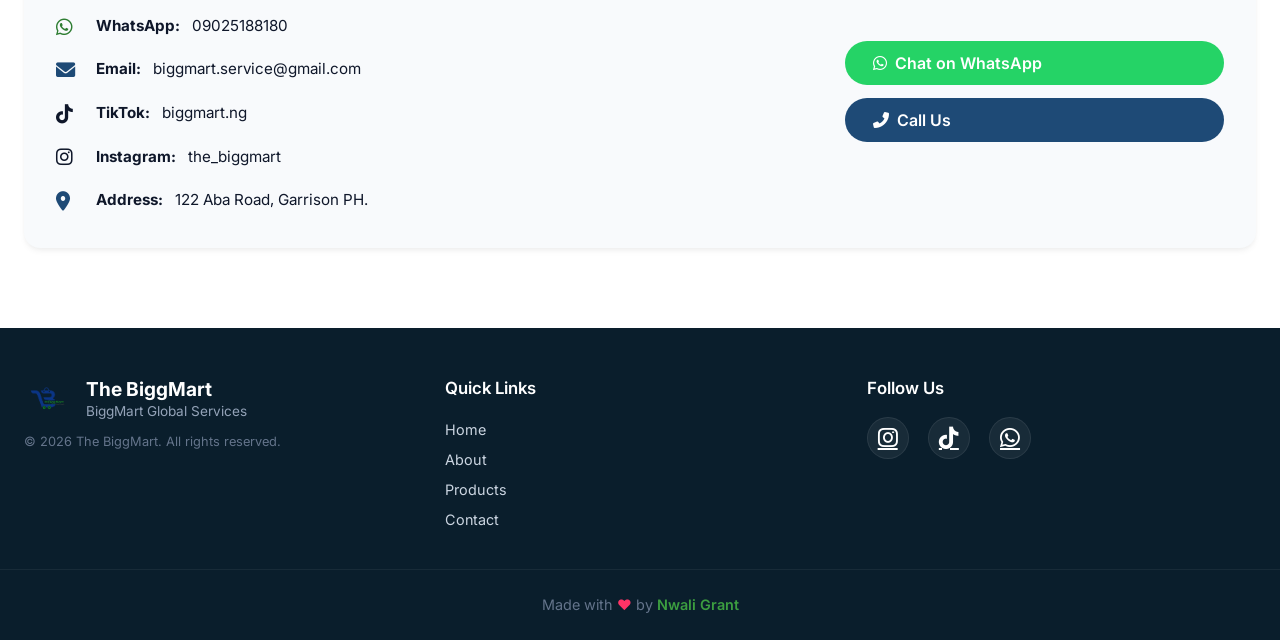
==== commit b0913c0a: "Add sitemap and robots.txt for SEO" ====
--- a/index.html
+++ b/index.html
@@ -22,7 +22,12 @@
   <meta name="twitter:description" content="Shop the latest gadgets, electronics, home essentials, and more. Quality products at competitive prices with fast delivery." />
   <meta name="twitter:image" content="https://biggmart.vercel.app/assets/logo.png" />
   
-  <title>The BiggMart | All You Want in One Bigg Place</title>
+<!-- ====== SEO META TAGS ====== -->
+<title>The BiggMart - All You Want in One Bigg Place</title>
+<meta name="description" content="Shop gadgets, electronics, home essentials, fashion, and more at The BiggMart. Quality products, competitive prices, and fast delivery in Nigeria." />
+<meta name="keywords" content="BiggMart, online shopping Nigeria, gadgets, electronics, home essentials, fashion, e-commerce, buy online" />
+<meta name="robots" content="index, follow" />
+<link rel="canonical" href="https://biggmart.vercel.app/" />
   
   <!-- Google Fonts & Font Awesome Icons -->
   <link href="https://fonts.googleapis.com/css2?family=Inter:opsz,wght@14..32,300;14..32,400;14..32,600;14..32,700;14..32,800&display=swap" rel="stylesheet">
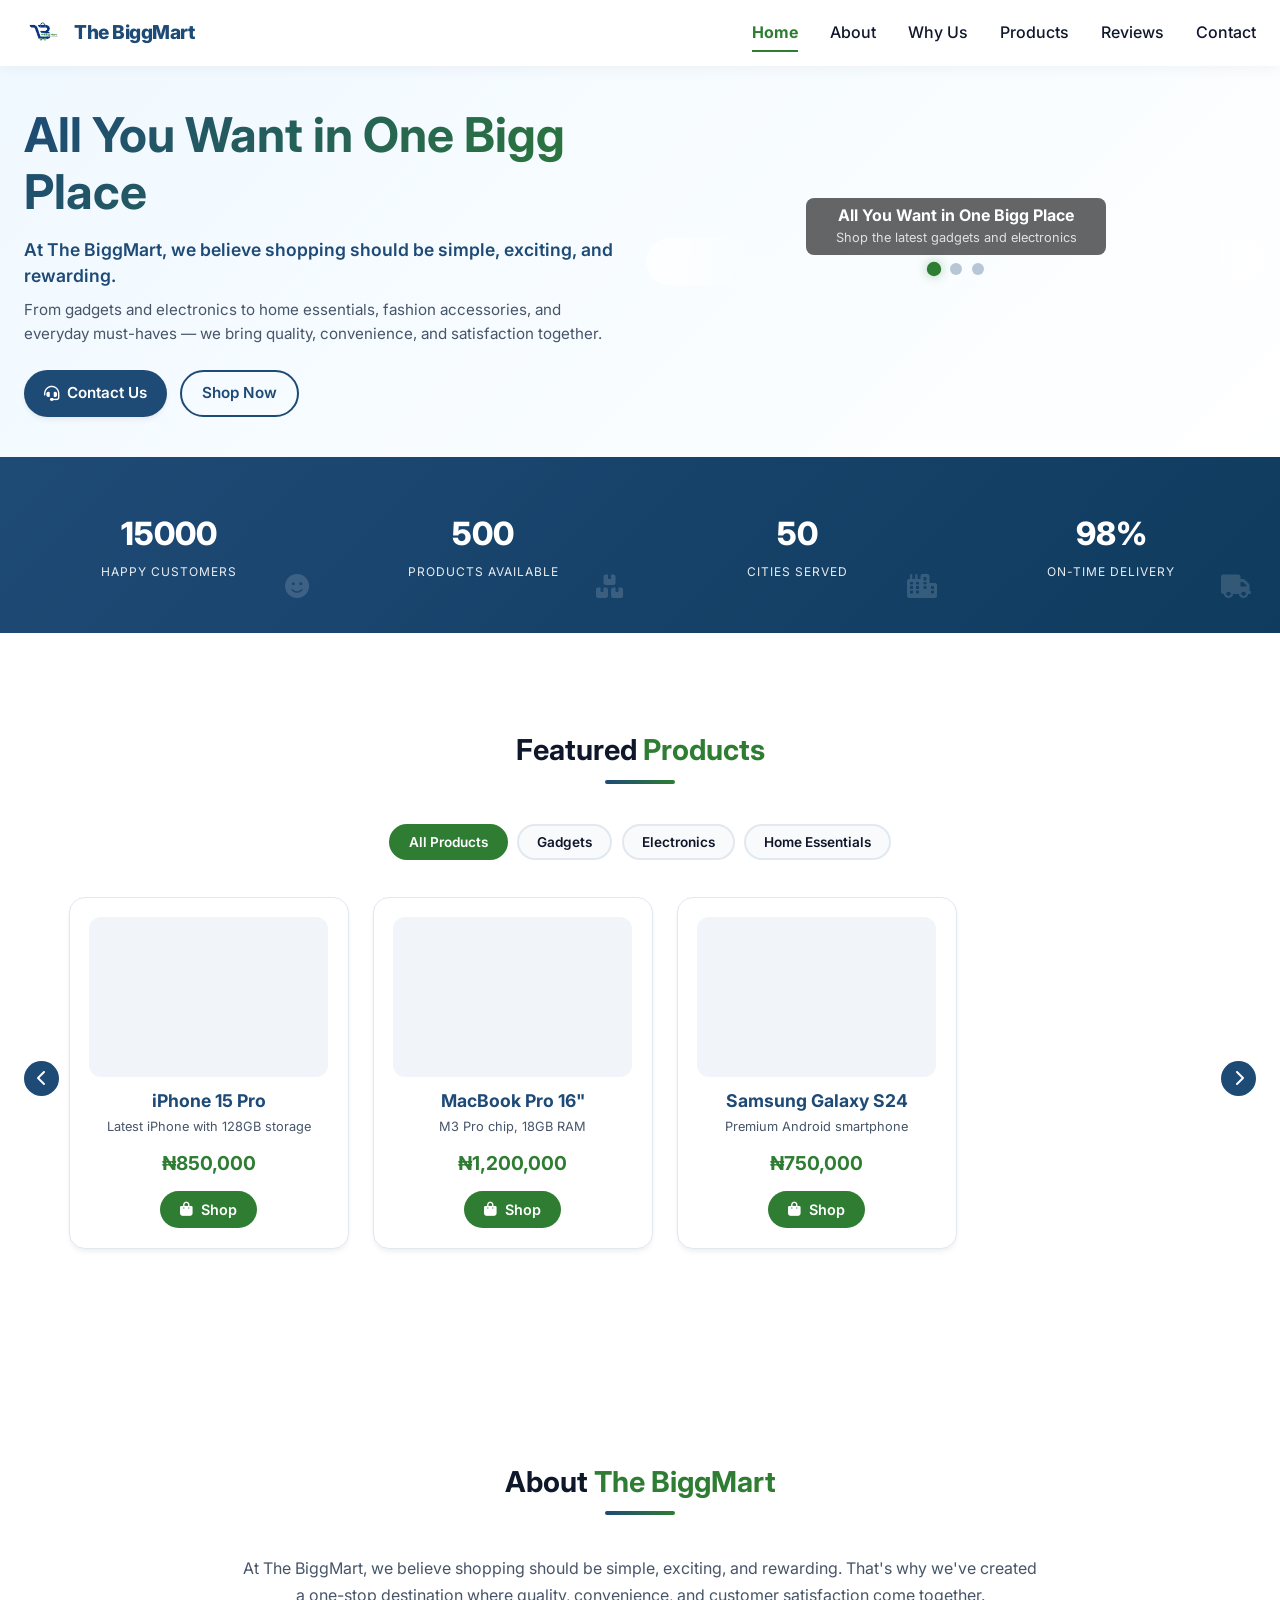
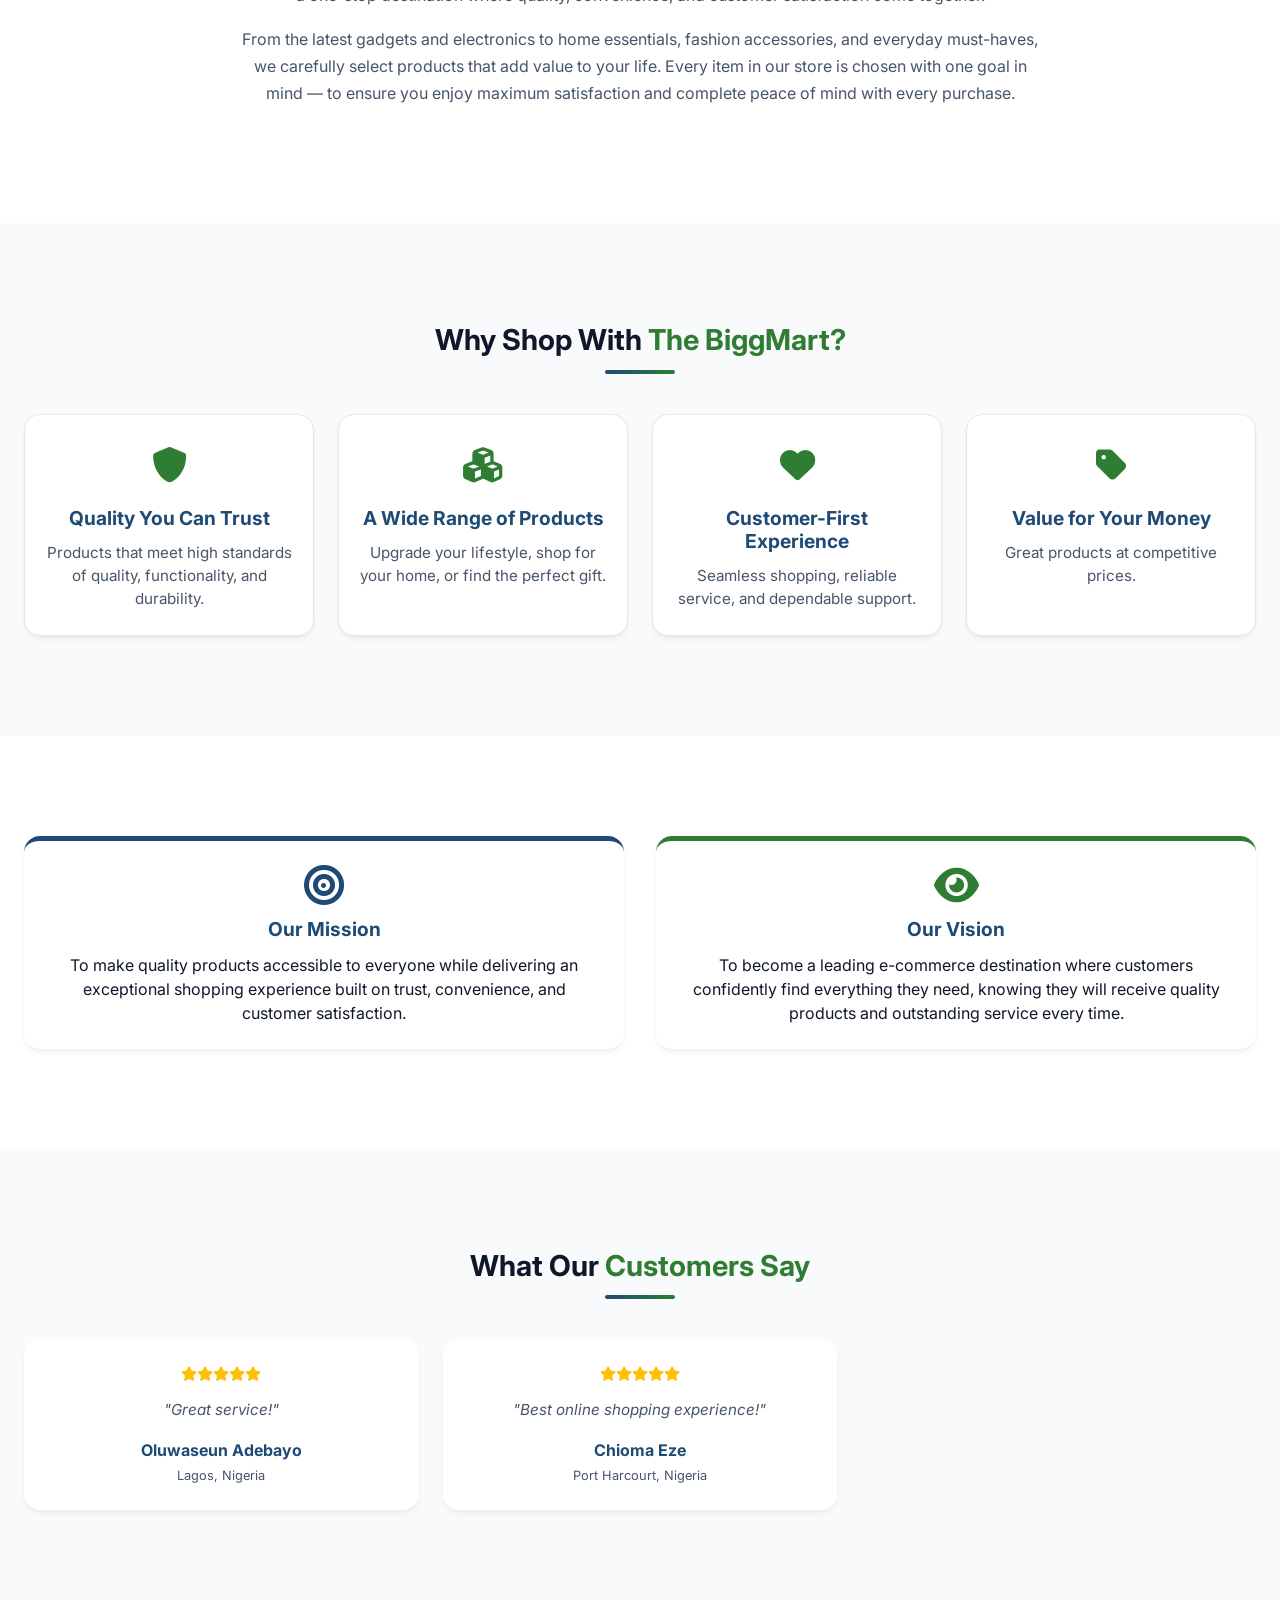
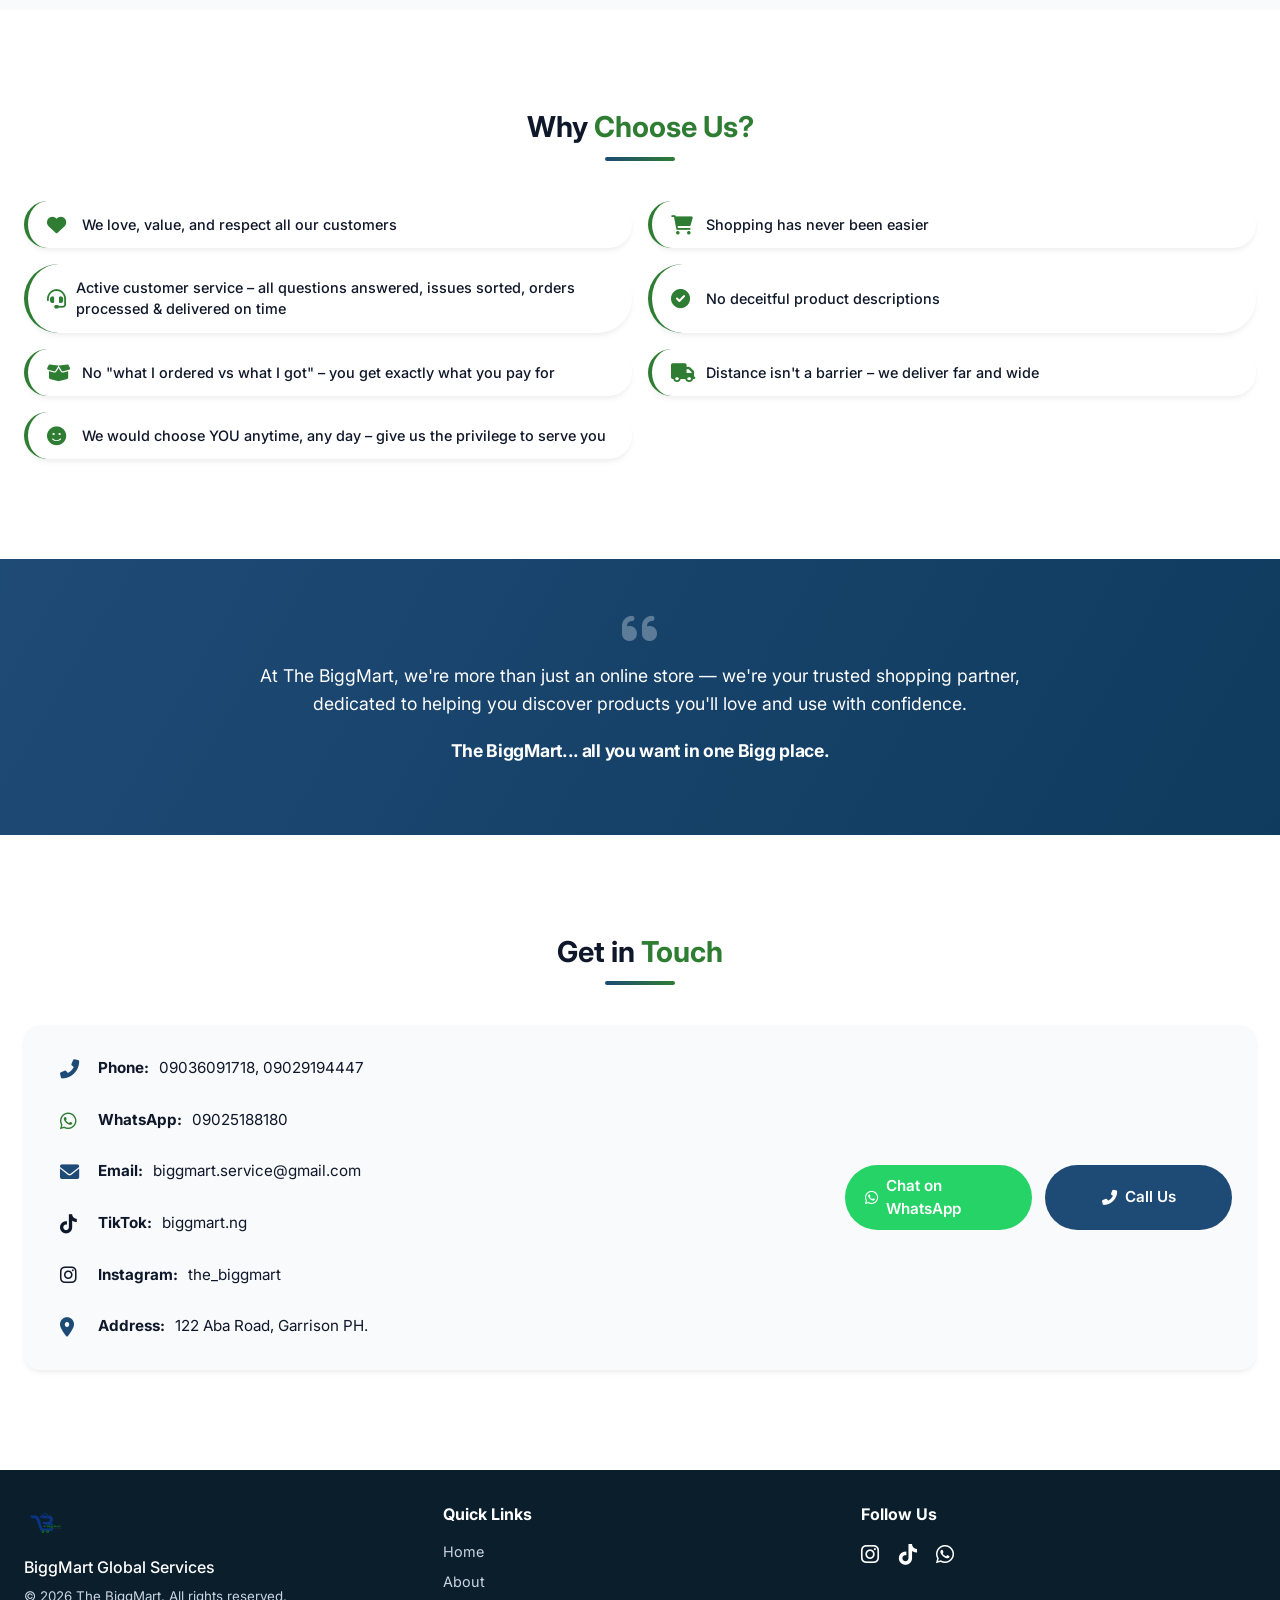
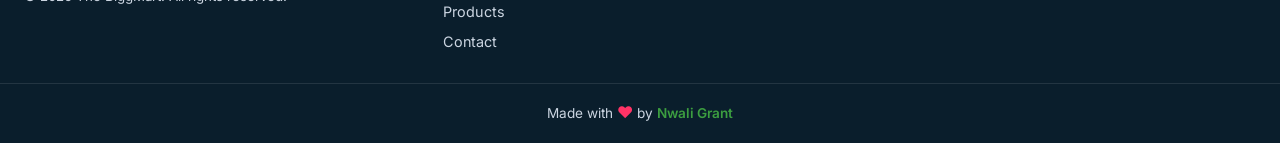
==== commit 5541035d: "Complete UI update: WhatsApp integration, mobile vertical products, contact fixes" ====
--- a/index.html
+++ b/index.html
@@ -69,7 +69,7 @@
     </header>
 
     <main>
-      <!-- ======================= HERO SECTION (Dynamic) ======================= -->
+      <!-- ======================= HERO SECTION ======================= -->
       <section id="hero" class="hero">
         <div class="container hero-grid">
           <div class="hero-content">
@@ -77,19 +77,18 @@
             <p class="hero-subhead">At The BiggMart, we believe shopping should be simple, exciting, and rewarding.</p>
             <p class="hero-brief">From gadgets and electronics to home essentials, fashion accessories, and everyday must-haves — we bring quality, convenience, and satisfaction together.</p>
             <div class="hero-buttons">
-              <button class="btn btn-primary cta-contact-btn" id="heroContactBtn"><i class="fas fa-headset"></i> Contact Us</button>
+              <a href="#contact" class="btn btn-primary cta-contact-btn"><i class="fas fa-headset"></i> Contact Us</a>
               <a href="#products" class="btn btn-outline">Shop Now</a>
             </div>
           </div>
           <div class="hero-visual" id="heroContainer">
-            <!-- Hero images will be loaded dynamically via JavaScript -->
             <div class="hero-slider" id="heroSlider"></div>
             <div class="hero-dots" id="heroDots"></div>
           </div>
         </div>
       </section>
 
-      <!-- ======================= ANIMATED COUNTER STATS (Dynamic) ======================= -->
+      <!-- ======================= ANIMATED COUNTER STATS ======================= -->
       <section class="counter-stats">
         <div class="container stats-grid" id="statsGrid">
           <div class="stat-item">
@@ -115,7 +114,7 @@
         </div>
       </section>
 
-      <!-- ======================= PRODUCTS SECTION (Dynamic) ======================= -->
+      <!-- ======================= PRODUCTS SECTION ======================= -->
       <section id="products" class="products-section section-padding">
         <div class="container">
           <h2 class="section-title">Featured <span class="green-text">Products</span></h2>
@@ -132,7 +131,7 @@
           <div class="carousel-container">
             <button class="carousel-btn prev-btn" id="prevBtn"><i class="fas fa-chevron-left"></i></button>
             <div class="carousel-track" id="carouselTrack">
-              <!-- Products will be loaded dynamically via JavaScript -->
+              <!-- Products loaded dynamically -->
             </div>
             <button class="carousel-btn next-btn" id="nextBtn"><i class="fas fa-chevron-right"></i></button>
           </div>
@@ -195,12 +194,12 @@
         </div>
       </section>
 
-      <!-- ======================= CUSTOMER TESTIMONIALS (Dynamic) ======================= -->
+      <!-- ======================= CUSTOMER TESTIMONIALS ======================= -->
       <section id="testimonials" class="testimonials section-padding light-bg">
         <div class="container">
           <h2 class="section-title">What Our <span class="green-text">Customers Say</span></h2>
           <div class="testimonials-grid" id="testimonialsGrid">
-            <!-- Testimonials will be loaded dynamically via JavaScript -->
+            <!-- Testimonials loaded dynamically -->
           </div>
         </div>
       </section>
@@ -215,7 +214,7 @@
             <div class="usp-item"><i class="fas fa-headset green-icon"></i> Active customer service – all questions answered, issues sorted, orders processed & delivered on time</div>
             <div class="usp-item"><i class="fas fa-check-circle green-icon"></i> No deceitful product descriptions</div>
             <div class="usp-item"><i class="fas fa-box-open green-icon"></i> No "what I ordered vs what I got" – you get exactly what you pay for</div>
-            <div class="usp-item"><i class="fas fa-truck green-icon"></i> Distance isn’t a barrier – we deliver far and wide</div>
+            <div class="usp-item"><i class="fas fa-truck green-icon"></i> Distance isn't a barrier – we deliver far and wide</div>
             <div class="usp-item"><i class="fas fa-smile green-icon"></i> We would choose YOU anytime, any day – give us the privilege to serve you</div>
           </div>
         </div>
@@ -238,72 +237,77 @@
           <h2 class="section-title">Get in <span class="green-text">Touch</span></h2>
           <div class="contact-wrapper">
             <div class="contact-info">
-              <div class="contact-detail"><i class="fas fa-phone-alt blue-icon"></i> <strong>Phone:</strong> 09036091718, 09029194447</div>
-              <div class="contact-detail"><i class="fab fa-whatsapp green-icon"></i> <strong>WhatsApp:</strong> 09025188180</div>
-              <div class="contact-detail"><i class="fas fa-envelope blue-icon"></i> <strong>Email:</strong> biggmart.service@gmail.com</div>
-              <div class="contact-detail"><i class="fab fa-tiktok"></i> <strong>TikTok:</strong> biggmart.ng</div>
-              <div class="contact-detail"><i class="fab fa-instagram"></i> <strong>Instagram:</strong> the_biggmart</div>
-              <div class="contact-detail"><i class="fas fa-map-marker-alt blue-icon"></i> <strong>Address:</strong> 122 Aba Road, Garrison PH.</div>
+              <div class="contact-detail" data-type="phone">
+                <i class="fas fa-phone-alt blue-icon"></i> 
+                <strong>Phone:</strong> <span class="contact-value">09036091718, 09029194447</span>
+              </div>
+              <div class="contact-detail" data-type="whatsapp">
+                <i class="fab fa-whatsapp green-icon"></i> 
+                <strong>WhatsApp:</strong> <span class="contact-value">09025188180</span>
+              </div>
+              <div class="contact-detail" data-type="email">
+                <i class="fas fa-envelope blue-icon"></i> 
+                <strong>Email:</strong> <span class="contact-value">biggmart.service@gmail.com</span>
+              </div>
+              <div class="contact-detail" data-type="tiktok">
+                <i class="fab fa-tiktok"></i> 
+                <strong>TikTok:</strong> <span class="contact-value">biggmart.ng</span>
+              </div>
+              <div class="contact-detail" data-type="instagram">
+                <i class="fab fa-instagram"></i> 
+                <strong>Instagram:</strong> <span class="contact-value">the_biggmart</span>
+              </div>
+              <div class="contact-detail" data-type="address">
+                <i class="fas fa-map-marker-alt blue-icon"></i> 
+                <strong>Address:</strong> <span class="contact-value">122 Aba Road, Garrison PH.</span>
+              </div>
             </div>
             <div class="contact-actions">
-              <button class="btn btn-wa" id="whatsappBtn"><i class="fab fa-whatsapp"></i> Chat on WhatsApp</button>
-              <button class="btn btn-call" id="callBtn"><i class="fas fa-phone-alt"></i> Call Us</button>
+              <a href="https://wa.me/09025188180" target="_blank" class="btn btn-wa">
+                <i class="fab fa-whatsapp"></i> Chat on WhatsApp
+              </a>
+              <a href="tel:09036091718" class="btn btn-call">
+                <i class="fas fa-phone-alt"></i> Call Us
+              </a>
             </div>
           </div>
         </div>
       </section>
     </main>
-<!-- ======================= FOOTER ======================= -->
-<footer class="site-footer">
-    <div class="container footer-content">
-        <!-- Brand -->
+
+    <!-- ======================= FOOTER ======================= -->
+    <footer class="site-footer">
+      <div class="container footer-content">
         <div class="footer-brand">
-            <div class="footer-brand-inner">
-                <img src="./assets/logo.png" alt="The BiggMart logo" class="footer-logo" 
-                     onerror="this.style.display='none'">
-                <div class="footer-brand-text">
-                    <h3>The BiggMart</h3>
-                    <p>BiggMart Global Services</p>
-                </div>
-            </div>
-            <small>© <span id="currentYear"></span> The BiggMart. All rights reserved.</small>
-        </div>
-        
-        <!-- Links -->
+          <img src="./assets/logo.png" alt="The BiggMart logo" class="footer-logo">
+          <p>BiggMart Global Services</p>
+          <small>© <span id="currentYear"></span> The BiggMart. All rights reserved.</small>
+        </div>
         <div class="footer-links">
-            <h4>Quick Links</h4>
-            <ul>
-                <li><a href="#hero">Home</a></li>
-                <li><a href="#about">About</a></li>
-                <li><a href="#products">Products</a></li>
-                <li><a href="#contact">Contact</a></li>
-            </ul>
-        </div>
-        
-        <!-- Social -->
+          <h4>Quick Links</h4>
+          <ul>
+            <li><a href="#hero">Home</a></li>
+            <li><a href="#about">About</a></li>
+            <li><a href="#products">Products</a></li>
+            <li><a href="#contact">Contact</a></li>
+          </ul>
+        </div>
         <div class="footer-social">
-            <h4>Follow Us</h4>
-            <div class="social-icons">
-                <a href="https://www.instagram.com/the_biggmart" target="_blank" aria-label="Instagram">
-                    <i class="fab fa-instagram"></i>
-                </a>
-                <a href="https://www.tiktok.com/@biggmart.ng" target="_blank" aria-label="TikTok">
-                    <i class="fab fa-tiktok"></i>
-                </a>
-                <a href="https://wa.me/09025188180" target="_blank" aria-label="WhatsApp">
-                    <i class="fab fa-whatsapp"></i>
-                </a>
-            </div>
-        </div>
-    </div>
-    
-    <div class="footer-credit">
+          <h4>Follow Us</h4>
+          <div class="social-icons">
+            <a href="https://www.instagram.com/the_biggmart" target="_blank" rel="noopener noreferrer" aria-label="Instagram"><i class="fab fa-instagram"></i></a>
+            <a href="https://www.tiktok.com/@biggmart.ng" target="_blank" rel="noopener noreferrer" aria-label="TikTok"><i class="fab fa-tiktok"></i></a>
+            <a href="https://wa.me/09025188180" target="_blank" rel="noopener noreferrer" aria-label="WhatsApp"><i class="fab fa-whatsapp"></i></a>
+          </div>
+        </div>
+      </div>
+      <div class="footer-credit">
         <div class="container credit-text">
-            Made with <span class="animated-heart">❤️</span> by 
-            <a href="https://nwaligrant.vercel.app" target="_blank" class="credit-link">Nwali Grant</a>
-        </div>
-    </div>
-</footer>
+          Made with <span class="animated-heart">❤️</span> by <a href="https://nwaligrant.vercel.app" target="_blank" class="credit-link">Nwali Grant</a>
+        </div>
+      </div>
+    </footer>
+
     <!-- ======================= BACK TO TOP BUTTON ======================= -->
     <button id="backToTopBtn" class="back-to-top" title="Go to top">
       <i class="fas fa-arrow-up"></i>
@@ -312,6 +316,6 @@
   </div>
 
   <!-- External JavaScript -->
-<script src="script.js?v=5"></script>
+  <script src="script.js?v=7"></script>
 </body>
 </html>
--- a/style.css
+++ b/style.css
@@ -1,9 +1,10 @@
 /* ===============================
    THE BIGGMART - MAIN STYLESHEET
    Brand Colors: Blue (#1e4a76), White, Green (#2e7d32)
+   Mobile-first, responsive, with WhatsApp integration
    =============================== */
 
-/* ===== CSS Variables & Reset ===== */
+/* CSS Variables & Reset */
 :root {
   --blue: #1e4a76;
   --blue-dark: #0f3b5e;
@@ -12,15 +13,14 @@
   --green-light: #3c9e40;
   --green-dark: #1b5e20;
   --white: #ffffff;
-  --off-white: #f8fafc;
+  --off-white: #f9fafb;
   --gray-light: #f1f5f9;
   --gray-border: #e2e8f0;
   --text-dark: #0f172a;
   --text-muted: #475569;
-  --shadow-sm: 0 4px 6px -1px rgba(0,0,0,0.05), 0 2px 4px -1px rgba(0,0,0,0.03);
-  --shadow-md: 0 10px 25px -5px rgba(0,0,0,0.08), 0 8px 10px -6px rgba(0,0,0,0.02);
-  --shadow-lg: 0 20px 25px -12px rgba(0,0,0,0.1);
-  --shadow-xl: 0 25px 50px -12px rgba(0,0,0,0.15);
+  --shadow-sm: 0 4px 6px -1px rgba(0, 0, 0, 0.05), 0 2px 4px -1px rgba(0, 0, 0, 0.03);
+  --shadow-md: 0 10px 25px -5px rgba(0, 0, 0, 0.08), 0 8px 10px -6px rgba(0, 0, 0, 0.02);
+  --shadow-lg: 0 20px 25px -12px rgba(0, 0, 0, 0.1);
   --radius-md: 16px;
   --radius-sm: 12px;
   --transition: all 0.3s ease;
@@ -47,17 +47,17 @@
 }
 
 .section-padding {
-  padding: 80px 0;
-}
-
-/* ===== TYPOGRAPHY ===== */
+  padding: 60px 0;
+}
+
+/* Typography */
 h1, h2, h3 {
   font-weight: 700;
   line-height: 1.2;
 }
 
 h1 {
-  font-size: 3.2rem;
+  font-size: 2.5rem;
   margin-bottom: 1rem;
   background: linear-gradient(135deg, var(--blue) 0%, var(--green) 100%);
   -webkit-background-clip: text;
@@ -66,14 +66,14 @@
 }
 
 h2 {
-  font-size: 2.4rem;
+  font-size: 1.8rem;
   margin-bottom: 2rem;
   text-align: center;
 }
 
 h3 {
   font-size: 1.2rem;
-  margin-bottom: 0.5rem;
+  margin-bottom: 0.75rem;
   color: var(--blue);
 }
 
@@ -82,16 +82,16 @@
   display: inline-block;
   width: 100%;
   text-align: center;
-  margin-bottom: 3rem;
+  margin-bottom: 2.5rem;
 }
 
 .section-title:after {
   content: '';
   display: block;
-  width: 80px;
+  width: 70px;
   height: 4px;
   background: linear-gradient(90deg, var(--blue), var(--green));
-  margin: 16px auto 0;
+  margin: 12px auto 0;
   border-radius: 4px;
 }
 
@@ -99,19 +99,19 @@
   color: var(--green);
 }
 
-/* ===== BUTTONS ===== */
+/* Buttons */
 .btn {
   display: inline-flex;
   align-items: center;
   gap: 8px;
-  padding: 12px 28px;
-  border-radius: 50px;
+  padding: 10px 20px;
+  border-radius: 40px;
   font-weight: 600;
   text-decoration: none;
   transition: var(--transition);
   cursor: pointer;
   border: none;
-  font-size: 1rem;
+  font-size: 0.95rem;
   font-family: inherit;
 }
 
@@ -143,6 +143,7 @@
 .btn-wa {
   background: #25D366;
   color: white;
+  text-decoration: none;
 }
 
 .btn-wa:hover {
@@ -153,10 +154,45 @@
 .btn-call {
   background: var(--blue);
   color: white;
+  text-decoration: none;
 }
 
 .btn-call:hover {
   background: var(--green);
+}
+
+/* ===== SHOP BUTTON ===== */
+.btn-shop {
+  display: inline-flex;
+  align-items: center;
+  gap: 8px;
+  padding: 8px 20px;
+  background: var(--green);
+  color: white;
+  border-radius: 30px;
+  text-decoration: none;
+  font-weight: 600;
+  font-size: 0.9rem;
+  transition: var(--transition);
+  border: none;
+  cursor: pointer;
+  font-family: inherit;
+}
+
+.btn-shop:hover {
+  background: var(--green-dark);
+  transform: translateY(-2px);
+  box-shadow: var(--shadow-md);
+}
+
+.btn-shop.btn-disabled {
+  background: var(--gray-400);
+  cursor: not-allowed;
+}
+
+.btn-shop.btn-disabled:hover {
+  transform: none;
+  box-shadow: none;
 }
 
 /* ===== LOADING SPINNER ===== */
@@ -176,8 +212,8 @@
 }
 
 .spinner {
-  width: 60px;
-  height: 60px;
+  width: 50px;
+  height: 50px;
   border: 4px solid var(--gray-border);
   border-top-color: var(--green);
   border-radius: 50%;
@@ -186,6 +222,12 @@
 
 @keyframes spin {
   to { transform: rotate(360deg); }
+}
+
+.loading-spinner p {
+  margin-top: 20px;
+  color: var(--blue);
+  font-weight: 500;
 }
 
 /* ===== NAVBAR ===== */
@@ -201,22 +243,23 @@
   display: flex;
   justify-content: space-between;
   align-items: center;
-  padding: 1rem 24px;
+  padding: 0.8rem 24px;
+  flex-wrap: wrap;
 }
 
 .logo-area {
   display: flex;
   align-items: center;
-  gap: 12px;
+  gap: 10px;
 }
 
 .logo-img {
-  height: 45px;
+  height: 40px;
   width: auto;
 }
 
 .brand-name {
-  font-size: 1.5rem;
+  font-size: 1.2rem;
   font-weight: 800;
   color: var(--blue);
   letter-spacing: -0.5px;
@@ -225,25 +268,36 @@
 .mobile-menu-btn {
   background: none;
   border: none;
-  font-size: 1.8rem;
+  font-size: 1.6rem;
   color: var(--blue);
   cursor: pointer;
+  display: block;
+  transition: var(--transition);
+}
+
+.mobile-menu-btn:hover {
+  color: var(--green);
+}
+
+.nav-menu {
   display: none;
-  transition: var(--transition);
-}
-
-.nav-menu {
-  display: flex;
+  width: 100%;
   list-style: none;
-  gap: 2rem;
-  align-items: center;
+  flex-direction: column;
+  gap: 0.8rem;
+  padding: 1rem 0 0.5rem;
+}
+
+.nav-menu.active {
+  display: flex;
 }
 
 .nav-menu li a {
   text-decoration: none;
   color: var(--text-dark);
   font-weight: 500;
-  padding: 8px 0;
+  padding: 6px 0;
+  display: block;
   transition: var(--transition);
   border-bottom: 2px solid transparent;
 }
@@ -253,113 +307,99 @@
   border-bottom-color: var(--green);
 }
 
-.nav-menu li a.active {
-  color: var(--green);
-  border-bottom-color: var(--green);
-  font-weight: 700;
-}
-
 /* ===== HERO SECTION ===== */
 .hero {
-  padding: 80px 0;
+  padding: 40px 0;
   background: linear-gradient(135deg, #f0f9ff 0%, #ffffff 100%);
-  min-height: 80vh;
-  display: flex;
-  align-items: center;
 }
 
 .hero-grid {
   display: grid;
-  grid-template-columns: 1fr 1fr;
-  gap: 4rem;
+  grid-template-columns: 1fr;
+  gap: 2rem;
   align-items: center;
 }
 
 .hero-content h1 {
-  font-size: 3.5rem;
-  margin-bottom: 1.5rem;
+  font-size: 2.2rem;
 }
 
 .hero-subhead {
-  font-size: 1.3rem;
+  font-size: 1.1rem;
   font-weight: 600;
   color: var(--blue);
-  margin: 1rem 0 0.75rem;
+  margin: 0.8rem 0 0.5rem;
 }
 
 .hero-brief {
   color: var(--text-muted);
-  margin-bottom: 2rem;
-  line-height: 1.8;
-  font-size: 1.05rem;
+  margin-bottom: 1.5rem;
+  line-height: 1.6;
+  font-size: 0.95rem;
 }
 
 .hero-buttons {
   display: flex;
-  gap: 1rem;
+  gap: 0.8rem;
   flex-wrap: wrap;
 }
 
+.hero-buttons .btn-primary.cta-contact-btn {
+  cursor: pointer;
+}
+
 .hero-visual {
+  text-align: center;
   position: relative;
   display: flex;
+  justify-content: center;
+  align-items: center;
   flex-direction: column;
-  align-items: center;
-  justify-content: center;
-}
-
-.hero-slider {
+}
+
+.hero-image {
   width: 100%;
-  position: relative;
-  overflow: hidden;
-  border-radius: 24px;
-  box-shadow: var(--shadow-xl);
-}
-
+  max-width: 350px;
+  height: auto;
+  border-radius: 30px;
+  box-shadow: 0 0 0 8px rgba(255, 255, 255, 0.6), 0 0 0 15px rgba(255, 255, 255, 0.3);
+  transition: var(--transition);
+}
+
+.hero-visual::before {
+  content: '';
+  position: absolute;
+  top: -10px;
+  left: -10px;
+  right: -10px;
+  bottom: -10px;
+  background: radial-gradient(circle, transparent 60%, rgba(255,255,255,0.8) 100%);
+  pointer-events: none;
+  border-radius: 40px;
+}
+
+.hero-image:hover {
+  transform: scale(1.02);
+  cursor: pointer;
+}
+
+/* ===== HERO SLIDER ===== */
 .hero-slide {
   display: none;
   animation: fadeIn 0.6s ease;
-  position: relative;
 }
 
 .hero-slide.active {
   display: block;
 }
 
-.hero-slide img {
-  width: 100%;
-  height: 450px;
-  object-fit: cover;
-  border-radius: 24px;
-}
-
-.hero-caption {
-  position: absolute;
-  bottom: 0;
-  left: 0;
-  right: 0;
-  padding: 2rem;
-  background: linear-gradient(transparent, rgba(0,0,0,0.7));
-  color: white;
-  border-radius: 0 0 24px 24px;
-}
-
-.hero-caption h3 {
-  color: white;
-  font-size: 1.5rem;
-  margin-bottom: 0.3rem;
-}
-
-.hero-caption p {
-  opacity: 0.9;
-  font-size: 1rem;
-}
-
 .hero-dots {
   display: flex;
   justify-content: center;
-  gap: 12px;
-  margin-top: 20px;
+  gap: 10px;
+  margin-top: 15px;
+  position: relative;
+  z-index: 2;
 }
 
 .hero-dots .dot {
@@ -369,14 +409,13 @@
   background: rgba(30, 74, 118, 0.3);
   cursor: pointer;
   transition: all 0.3s ease;
-  border: none;
-  padding: 0;
+  display: inline-block;
 }
 
 .hero-dots .dot.active {
   background: var(--green);
   transform: scale(1.2);
-  box-shadow: 0 0 15px rgba(46, 125, 50, 0.4);
+  box-shadow: 0 0 10px rgba(46, 125, 50, 0.4);
 }
 
 .hero-dots .dot:hover {
@@ -384,33 +423,66 @@
   transform: scale(1.1);
 }
 
+.hero-placeholder {
+  text-align: center;
+  padding: 40px;
+  background: #f8fafc;
+  border-radius: 16px;
+}
+
+.hero-caption {
+  position: absolute;
+  bottom: 20px;
+  left: 50%;
+  transform: translateX(-50%);
+  background: rgba(0,0,0,0.6);
+  color: white;
+  padding: 8px 16px;
+  border-radius: 8px;
+  text-align: center;
+  width: 80%;
+  max-width: 300px;
+}
+
+.hero-caption h3 {
+  color: white;
+  font-size: 1rem;
+  margin-bottom: 2px;
+}
+
+.hero-caption p {
+  font-size: 0.8rem;
+  opacity: 0.8;
+  margin: 0;
+}
+
 /* ===== COUNTER STATS ===== */
 .counter-stats {
   background: linear-gradient(135deg, var(--blue) 0%, var(--blue-dark) 100%);
-  padding: 60px 0;
+  padding: 40px 0;
   color: white;
 }
 
 .stats-grid {
   display: grid;
-  grid-template-columns: repeat(4, 1fr);
-  gap: 2rem;
+  grid-template-columns: repeat(2, 1fr);
+  gap: 1.5rem;
   text-align: center;
 }
 
 .stat-item {
   position: relative;
-  padding: 1rem;
+  padding: 0.8rem;
 }
 
 .stat-number {
-  font-size: 3rem;
+  font-size: 2rem;
   font-weight: 800;
-  margin-bottom: 0.5rem;
+  margin-bottom: 0.3rem;
 }
 
 .stat-label {
-  font-size: 0.9rem;
+  font-size: 0.75rem;
   opacity: 0.9;
   text-transform: uppercase;
   letter-spacing: 1px;
@@ -418,36 +490,35 @@
 
 .stat-icon {
   position: absolute;
-  bottom: -10px;
-  right: 10px;
-  font-size: 2.5rem;
+  bottom: -5px;
+  right: 5px;
+  font-size: 1.5rem;
   opacity: 0.15;
 }
 
 /* ===== PRODUCTS SECTION ===== */
 .products-section {
   background: var(--white);
-  padding: 80px 0;
 }
 
 .category-filters {
   display: flex;
   justify-content: center;
-  gap: 1rem;
+  gap: 0.6rem;
   flex-wrap: wrap;
-  margin-bottom: 3rem;
+  margin-bottom: 2rem;
 }
 
 .filter-btn {
-  padding: 10px 24px;
+  padding: 8px 18px;
   background: var(--off-white);
   border: 2px solid var(--gray-border);
-  border-radius: 50px;
+  border-radius: 40px;
   font-weight: 600;
   cursor: pointer;
   transition: var(--transition);
   font-family: inherit;
-  font-size: 0.9rem;
+  font-size: 0.85rem;
   color: var(--text-dark);
 }
 
@@ -462,15 +533,39 @@
   position: relative;
   display: flex;
   align-items: center;
-  gap: 0.5rem;
+  gap: 0.3rem;
+}
+
+.carousel-track {
+  display: flex;
+  overflow-x: auto;
+  scroll-behavior: smooth;
+  gap: 1.5rem;
+  padding: 0.3rem 0.3rem 1rem;
+  scrollbar-width: thin;
+  flex: 1;
+}
+
+.carousel-track::-webkit-scrollbar {
+  height: 5px;
+}
+
+.carousel-track::-webkit-scrollbar-track {
+  background: var(--gray-border);
+  border-radius: 10px;
+}
+
+.carousel-track::-webkit-scrollbar-thumb {
+  background: var(--green);
+  border-radius: 10px;
 }
 
 .carousel-btn {
   background: var(--blue);
   color: white;
   border: none;
-  width: 40px;
-  height: 40px;
+  width: 35px;
+  height: 35px;
   border-radius: 50%;
   cursor: pointer;
   transition: var(--transition);
@@ -479,7 +574,6 @@
   justify-content: center;
   font-size: 1rem;
   flex-shrink: 0;
-  box-shadow: var(--shadow-sm);
 }
 
 .carousel-btn:hover {
@@ -487,56 +581,29 @@
   transform: scale(1.05);
 }
 
-.carousel-track {
-  display: flex;
-  overflow-x: auto;
-  scroll-behavior: smooth;
-  gap: 1.5rem;
-  padding: 0.5rem 0.5rem 1rem;
-  scrollbar-width: thin;
-  flex: 1;
-  -webkit-overflow-scrolling: touch;
-}
-
-.carousel-track::-webkit-scrollbar {
-  height: 4px;
-}
-
-.carousel-track::-webkit-scrollbar-track {
-  background: var(--gray-border);
-  border-radius: 10px;
-}
-
-.carousel-track::-webkit-scrollbar-thumb {
-  background: var(--green);
-  border-radius: 10px;
-}
-
-/* ===== PRODUCT CARD ===== */
+/* Product Card Styles */
 .product-card {
-  flex: 0 0 260px;
+  flex: 0 0 280px;
   background: var(--white);
   border-radius: var(--radius-md);
   padding: 1.2rem;
-  text-align: left;
+  text-align: center;
   box-shadow: var(--shadow-sm);
   transition: var(--transition);
   border: 1px solid var(--gray-border);
   position: relative;
   overflow: hidden;
-  display: flex;
-  flex-direction: column;
 }
 
 .product-card:hover {
-  transform: translateY(-6px);
+  transform: translateY(-8px);
   box-shadow: var(--shadow-lg);
   border-color: var(--green-light);
 }
 
 .product-image {
   width: 100%;
-  height: 180px;
+  height: 160px;
   margin-bottom: 0.8rem;
   overflow: hidden;
   border-radius: var(--radius-sm);
@@ -555,107 +622,101 @@
 }
 
 .product-card:hover .product-img {
-  transform: scale(1.05);
+  transform: scale(1.08);
+}
+
+.sold-out-badge {
+  position: absolute;
+  top: 10px;
+  right: 10px;
+  background: #c62828;
+  color: white;
+  padding: 4px 12px;
+  border-radius: 20px;
+  font-size: 0.75rem;
+  font-weight: 600;
+  z-index: 2;
 }
 
 .product-card h3 {
-  font-size: 1.05rem;
-  margin-bottom: 0.3rem;
+  font-size: 1.1rem;
+  margin-bottom: 0.4rem;
   color: var(--blue);
-  line-height: 1.3;
-  display: -webkit-box;
-  -webkit-line-clamp: 2;
-  -webkit-box-orient: vertical;
-  overflow: hidden;
 }
 
 .product-card p {
-  font-size: 0.85rem;
+  font-size: 0.8rem;
   color: var(--text-muted);
-  margin-bottom: 0.5rem;
-  line-height: 1.4;
-  display: -webkit-box;
-  -webkit-line-clamp: 2;
-  -webkit-box-orient: vertical;
-  overflow: hidden;
-  flex: 1;
+  margin-bottom: 0.8rem;
 }
 
 .product-price {
-  font-size: 1.3rem;
+  font-size: 1.2rem;
   font-weight: 700;
   color: var(--green);
-  margin: 0.5rem 0;
+  margin-bottom: 0.8rem;
+  transition: var(--transition);
+}
+
+.product-card:hover .product-price {
+  font-size: 1.4rem;
+  color: var(--green-dark);
+  transform: scale(1.05);
   display: inline-block;
 }
 
-.product-card:hover .product-price {
-  color: var(--green-dark);
-}
-
-.btn-view-product {
-  background: var(--blue);
-  color: white;
-  border: none;
-  padding: 8px 18px;
-  border-radius: 30px;
-  cursor: pointer;
-  transition: var(--transition);
-  font-family: inherit;
-  font-weight: 500;
-  font-size: 0.85rem;
-  align-self: flex-start;
-  margin-top: auto;
-}
-
-.btn-view-product:hover {
-  background: var(--green);
-  transform: translateY(-2px);
-}
-
-.sold-out-badge {
-  position: absolute;
-  top: 8px;
-  right: 8px;
-  background: #c62828;
-  color: white;
-  padding: 3px 10px;
-  border-radius: 20px;
-  font-size: 0.7rem;
-  font-weight: 600;
-  z-index: 2;
-}
-
-/* ===== ABOUT ===== */
+/* ===== MOBILE: Vertical Products ===== */
+@media (max-width: 768px) {
+  .carousel-track {
+    display: grid;
+    grid-template-columns: 1fr;
+    gap: 1.5rem;
+    overflow-x: visible;
+    padding: 0.5rem 0;
+  }
+  
+  .product-card {
+    flex: none;
+    min-width: unset;
+    width: 100%;
+    max-width: 100%;
+  }
+  
+  .carousel-btn {
+    display: none;
+  }
+}
+
+/* ===== ABOUT SECTION ===== */
 .about {
   background: var(--white);
 }
 
 .about-text p {
-  font-size: 1.05rem;
-  margin-bottom: 1.25rem;
+  font-size: 1rem;
+  margin-bottom: 1rem;
   color: var(--text-muted);
-  line-height: 1.8;
+  line-height: 1.7;
   max-width: 800px;
   margin-left: auto;
   margin-right: auto;
   text-align: center;
 }
 
-/* ===== WHY SHOP ===== */
+/* ===== WHY SHOP - 4 CARDS ===== */
 .light-bg {
   background: var(--off-white);
 }
 
 .cards-grid {
   display: grid;
-  grid-template-columns: repeat(4, 1fr);
-  gap: 2rem;
+  grid-template-columns: 1fr;
+  gap: 1.5rem;
 }
 
 .card {
   background: var(--white);
-  padding: 2rem 1.5rem;
+  padding: 1.5rem 1.2rem;
   border-radius: var(--radius-md);
   text-align: center;
   box-shadow: var(--shadow-sm);
@@ -671,32 +732,30 @@
 }
 
 .card-icon {
-  font-size: 2.5rem;
+  font-size: 2.2rem;
   color: var(--green);
   margin-bottom: 1rem;
 }
 
 .card h3 {
   color: var(--blue);
-  font-size: 1.1rem;
 }
 
 .card p {
   color: var(--text-muted);
-  font-size: 0.9rem;
-  line-height: 1.5;
+  font-size: 0.95rem;
 }
 
 /* ===== MISSION & VISION ===== */
 .two-col-grid {
   display: grid;
-  grid-template-columns: 1fr 1fr;
-  gap: 2rem;
+  grid-template-columns: 1fr;
+  gap: 1.5rem;
 }
 
 .mission-box, .vision-box {
   background: var(--white);
-  padding: 2rem;
+  padding: 1.5rem;
   border-radius: var(--radius-md);
   text-align: center;
   box-shadow: var(--shadow-sm);
@@ -724,13 +783,13 @@
 /* ===== TESTIMONIALS ===== */
 .testimonials-grid {
   display: grid;
-  grid-template-columns: repeat(3, 1fr);
-  gap: 2rem;
+  grid-template-columns: 1fr;
+  gap: 1.5rem;
 }
 
 .testimonial-card {
   background: var(--white);
-  padding: 2rem;
+  padding: 1.5rem;
   border-radius: var(--radius-md);
   box-shadow: var(--shadow-sm);
   transition: var(--transition);
@@ -745,13 +804,13 @@
 .stars {
   color: #ffc107;
   margin-bottom: 0.8rem;
-  font-size: 1rem;
+  font-size: 0.9rem;
 }
 
 .testimonial-card p {
   font-style: italic;
   color: var(--text-muted);
-  margin-bottom: 1.2rem;
+  margin-bottom: 1rem;
   line-height: 1.6;
   font-size: 0.95rem;
 }
@@ -759,7 +818,6 @@
 .customer-info strong {
   color: var(--blue);
   display: block;
-  font-size: 0.95rem;
 }
 
 .customer-info span {
@@ -770,14 +828,14 @@
 /* ===== WHY CHOOSE US ===== */
 .usp-grid {
   display: grid;
-  grid-template-columns: repeat(2, 1fr);
+  grid-template-columns: 1fr;
   gap: 1rem;
 }
 
 .usp-item {
   background: var(--white);
   padding: 0.8rem 1.2rem;
-  border-radius: 50px;
+  border-radius: 60px;
   display: flex;
   align-items: center;
   gap: 10px;
@@ -790,20 +848,20 @@
 }
 
 .usp-item:hover {
-  transform: translateX(6px);
+  transform: translateX(8px);
   box-shadow: var(--shadow-md);
 }
 
 .green-icon {
   color: var(--green);
   font-size: 1.2rem;
-  width: 24px;
+  width: 25px;
 }
 
 /* ===== CLOSING STATEMENT ===== */
 .closing-statement {
   background: linear-gradient(120deg, var(--blue) 0%, var(--blue-dark) 100%);
-  padding: 60px 0;
+  padding: 50px 0;
   color: white;
   text-align: center;
 }
@@ -821,26 +879,28 @@
 }
 
 .quote-block p {
+  font-size: 1.1rem;
+  line-height: 1.6;
+  margin-bottom: 1.2rem;
+}
+
+.brand-signature {
   font-size: 1.2rem;
-  line-height: 1.8;
-  margin-bottom: 1.2rem;
-}
-
-.brand-signature {
-  font-size: 1.3rem;
   font-weight: 700;
-}
-
-/* ===== CONTACT ===== */
+  letter-spacing: -0.3px;
+}
+
+/* ===== CONTACT SECTION ===== */
 .contact-section {
   background: var(--white);
 }
 
 .contact-wrapper {
   display: flex;
-  gap: 2rem;
+  flex-direction: column;
+  gap: 1.5rem;
   background: var(--off-white);
-  padding: 2rem;
+  padding: 1.5rem;
   border-radius: var(--radius-md);
   box-shadow: var(--shadow-sm);
 }
@@ -849,20 +909,22 @@
   display: flex;
   flex-direction: column;
   gap: 0.8rem;
-  flex: 2;
 }
 
 .contact-detail {
   display: flex;
   align-items: center;
-  gap: 12px;
+  gap: 10px;
   font-size: 0.95rem;
-  padding: 4px 0;
+  flex-wrap: wrap;
+  padding: 8px 12px;
   cursor: pointer;
   transition: var(--transition);
+  border-radius: 8px;
 }
 
 .contact-detail:hover {
+  background: var(--gray-light);
   transform: translateX(5px);
   color: var(--green);
 }
@@ -870,6 +932,7 @@
 .contact-detail i {
   width: 28px;
   font-size: 1.2rem;
+  pointer-events: none;
 }
 
 .blue-icon { color: var(--blue); }
@@ -877,19 +940,34 @@
 
 .contact-actions {
   display: flex;
-  flex-direction: column;
   gap: 0.8rem;
+  flex-wrap: wrap;
+}
+
+.contact-actions .btn {
+  text-decoration: none;
+  flex: 1;
+  min-width: 150px;
   justify-content: center;
-  flex: 1;
-}
-
-/* ===== BACK TO TOP ===== */
+}
+
+@media (max-width: 480px) {
+  .contact-actions {
+    flex-direction: column;
+  }
+  
+  .contact-actions .btn {
+    width: 100%;
+  }
+}
+
+/* ===== BACK TO TOP BUTTON ===== */
 .back-to-top {
   position: fixed;
-  bottom: 30px;
-  right: 30px;
-  width: 46px;
-  height: 46px;
+  bottom: 20px;
+  right: 20px;
+  width: 45px;
+  height: 45px;
   background: var(--green);
   color: white;
   border: none;
@@ -913,74 +991,46 @@
   display: flex;
 }
 
-/* ============================================
-   FOOTER - COMPLETE FIX
-   ============================================ */
+/* ===== FOOTER ===== */
 .site-footer {
   background: #0a1e2c;
   color: #cbd5e1;
-  padding: 3rem 0 1.5rem;
+  padding: 2rem 0 1.2rem;
 }
 
 .footer-content {
   display: grid;
-  grid-template-columns: repeat(3, 1fr);
-  gap: 2rem;
-  margin-bottom: 2rem;
-}
-
-/* Brand Column */
+  grid-template-columns: 1fr;
+  gap: 1.5rem;
+  text-align: center;
+  margin-bottom: 1.5rem;
+}
+
 .footer-brand {
   display: flex;
   flex-direction: column;
+  align-items: center;
   gap: 8px;
 }
 
-.footer-brand-inner {
-  display: flex;
-  align-items: center;
-  gap: 14px;
-}
-
 .footer-logo {
-  height: 48px;
+  height: 45px;
   width: auto;
-  max-width: 130px;
-  object-fit: contain;
-}
-
-.footer-brand-text h3 {
-  color: white !important;
-  font-size: 1.2rem;
-  margin: 0;
-  font-weight: 700;
-}
-
-.footer-brand-text p {
-  color: #94a3b8 !important;
-  font-size: 0.85rem;
-  margin: 0;
-  font-weight: 400;
-}
-
-.footer-brand small {
-  color: #64748b;
-  font-size: 0.8rem;
-}
-
-/* Links Column */
-.footer-links h4,
-.footer-social h4 {
-  color: white;
-  margin-bottom: 1rem;
-  font-size: 1.05rem;
-  font-weight: 600;
+}
+
+.footer-brand p {
+  font-weight: 500;
+  color: white;
+}
+
+.footer-links h4, .footer-social h4 {
+  color: white;
+  margin-bottom: 0.8rem;
+  font-size: 1rem;
 }
 
 .footer-links ul {
   list-style: none;
-  padding: 0;
-  margin: 0;
 }
 
 .footer-links li {
@@ -999,50 +1049,41 @@
   padding-left: 5px;
 }
 
-/* Social Column */
 .social-icons {
   display: flex;
+  justify-content: center;
   gap: 1.2rem;
 }
 
 .social-icons a {
   color: white;
-  font-size: 1.4rem;
-  transition: var(--transition);
-  display: inline-flex;
-  align-items: center;
-  justify-content: center;
-  width: 42px;
-  height: 42px;
-  border-radius: 50%;
-  background: rgba(255,255,255,0.06);
-  border: 1px solid rgba(255,255,255,0.08);
+  font-size: 1.3rem;
+  transition: var(--transition);
 }
 
 .social-icons a:hover {
   color: var(--green);
-  background: rgba(46, 125, 50, 0.15);
-  border-color: var(--green);
   transform: translateY(-3px);
 }
 
-/* Credit */
+/* Footer Credit with Animated Heart */
 .footer-credit {
-  border-top: 1px solid rgba(255, 255, 255, 0.06);
-  padding-top: 1.5rem;
-  margin-top: 0.5rem;
+  border-top: 1px solid rgba(255, 255, 255, 0.1);
+  padding-top: 1rem;
+  margin-top: 0.8rem;
 }
 
 .credit-text {
   text-align: center;
-  font-size: 0.9rem;
-  color: #64748b;
+  font-size: 0.85rem;
+  color: #cbd5e1;
 }
 
 .animated-heart {
   display: inline-block;
   animation: heartbeat 1.5s ease infinite;
   color: #ff3366;
+  font-size: 1rem;
 }
 
 @keyframes heartbeat {
@@ -1062,149 +1103,134 @@
   text-decoration: underline;
 }
 
+/* ===== RESPONSIVE BREAKPOINTS ===== */
+
+/* Tablets (768px - 1023px) */
+@media (min-width: 768px) {
+  .mobile-menu-btn {
+    display: none;
+  }
+  
+  .nav-menu {
+    display: flex !important;
+    width: auto;
+    flex-direction: row;
+    padding: 0;
+    gap: 2rem;
+  }
+  
+  .stats-grid {
+    grid-template-columns: repeat(4, 1fr);
+  }
+  
+  .cards-grid {
+    grid-template-columns: repeat(2, 1fr);
+  }
+  
+  .two-col-grid {
+    grid-template-columns: repeat(2, 1fr);
+    gap: 2rem;
+  }
+  
+  .testimonials-grid {
+    grid-template-columns: repeat(3, 1fr);
+  }
+  
+  .usp-grid {
+    grid-template-columns: repeat(2, 1fr);
+  }
+  
+  .hero-grid {
+    grid-template-columns: 1fr 1fr;
+    text-align: left;
+  }
+  
+  .hero-content h1 {
+    font-size: 3rem;
+  }
+  
+  .hero-image {
+    max-width: 400px;
+  }
+  
+  .contact-wrapper {
+    flex-direction: row;
+    justify-content: space-between;
+    align-items: center;
+  }
+  
+  .contact-info {
+    flex: 2;
+  }
+  
+  .contact-actions {
+    flex: 1;
+    justify-content: flex-end;
+  }
+  
+  .footer-content {
+    grid-template-columns: repeat(3, 1fr);
+    text-align: left;
+  }
+  
+  .footer-brand {
+    align-items: flex-start;
+  }
+  
+  .social-icons {
+    justify-content: flex-start;
+  }
+  
+  .section-padding {
+    padding: 80px 0;
+  }
+}
+
+/* Desktop (1024px+) */
+@media (min-width: 1024px) {
+  .cards-grid {
+    grid-template-columns: repeat(4, 1fr);
+  }
+  
+  .usp-grid {
+    grid-template-columns: repeat(2, 1fr);
+  }
+  
+  h1 {
+    font-size: 3.6rem;
+  }
+  
+  .section-padding {
+    padding: 100px 0;
+  }
+  
+  .product-card {
+    flex: 0 0 280px;
+  }
+}
+
 /* ===== ANIMATIONS ===== */
 @keyframes fadeIn {
   from { opacity: 0; transform: translateY(10px); }
   to { opacity: 1; transform: translateY(0); }
 }
 
-/* ============================================
-   RESPONSIVE
-   ============================================ */
-@media (max-width: 1024px) {
-  .hero-grid {
-    grid-template-columns: 1fr;
-    gap: 2rem;
-    text-align: center;
-  }
-  
-  .hero-content h1 {
-    font-size: 2.8rem;
-  }
-  
-  .cards-grid {
-    grid-template-columns: repeat(2, 1fr);
-  }
-  
-  .testimonials-grid {
-    grid-template-columns: repeat(2, 1fr);
-  }
-  
-  .stats-grid {
-    grid-template-columns: repeat(2, 1fr);
-  }
-}
-
-@media (max-width: 768px) {
-  .mobile-menu-btn {
-    display: block;
-  }
-  
-  .nav-menu {
-    display: none;
-    flex-direction: column;
-    width: 100%;
-    padding: 1rem 0;
-    gap: 0.5rem;
-  }
-  
-  .nav-menu.active {
-    display: flex;
-  }
-  
-  .hero {
-    padding: 40px 0;
-    min-height: auto;
-  }
-  
-  .hero-content h1 {
-    font-size: 2.2rem;
-  }
-  
-  .hero-slide img {
-    height: 220px;
-  }
-  
-  .cards-grid {
-    grid-template-columns: 1fr;
-  }
-  
-  .testimonials-grid {
-    grid-template-columns: 1fr;
-  }
-  
-  .usp-grid {
-    grid-template-columns: 1fr;
-  }
-  
-  .two-col-grid {
-    grid-template-columns: 1fr;
-  }
-  
-  .contact-wrapper {
-    flex-direction: column;
-  }
-  
-  .footer-content {
-    grid-template-columns: 1fr;
-    text-align: center;
-    gap: 1.5rem;
-  }
-  
-  .footer-brand {
-    align-items: center;
-  }
-  
-  .footer-brand-inner {
-    flex-direction: column !important;
-    text-align: center;
-  }
-  
-  .footer-brand-text h3 {
-    text-align: center;
-  }
-  
-  .social-icons {
-    justify-content: center;
-  }
-  
-  .stats-grid {
-    grid-template-columns: repeat(2, 1fr);
-  }
-  
-  .stat-number {
-    font-size: 2rem;
-  }
-  
-  .product-card {
-    flex: 0 0 200px;
-    padding: 1rem;
-  }
-  
-  .product-image {
-    height: 140px;
-  }
-  
-  .product-card h3 {
-    font-size: 0.95rem;
-  }
-  
-  .product-price {
-    font-size: 1.1rem;
-  }
-  
-  .section-padding {
-    padding: 40px 0;
-  }
-  
-  .carousel-btn {
-    width: 32px;
-    height: 32px;
-    font-size: 0.8rem;
-  }
-}
-
-/* ===== SWEETALERT OVERRIDE ===== */
+.product-card {
+  animation: fadeIn 0.4s ease;
+}
+
+/* ===== SMOOTH SCROLLING & ACTIVE NAV ===== */
+html {
+  scroll-padding-top: 80px;
+}
+
+.nav-link.active {
+  color: var(--green) !important;
+  border-bottom-color: var(--green) !important;
+  font-weight: 700;
+}
+
+/* ===== SWEETALERT CUSTOMIZATION ===== */
 .swal2-popup {
   font-family: 'Inter', sans-serif !important;
   border-radius: 16px !important;
@@ -1218,7 +1244,7 @@
   background-color: var(--blue) !important;
 }
 
-/* ===== PRODUCT CARD FILTER ===== */
+/* ===== PRODUCT FILTER HIDE/SHOW ===== */
 .product-card[style*="display: none"] {
   display: none !important;
 }
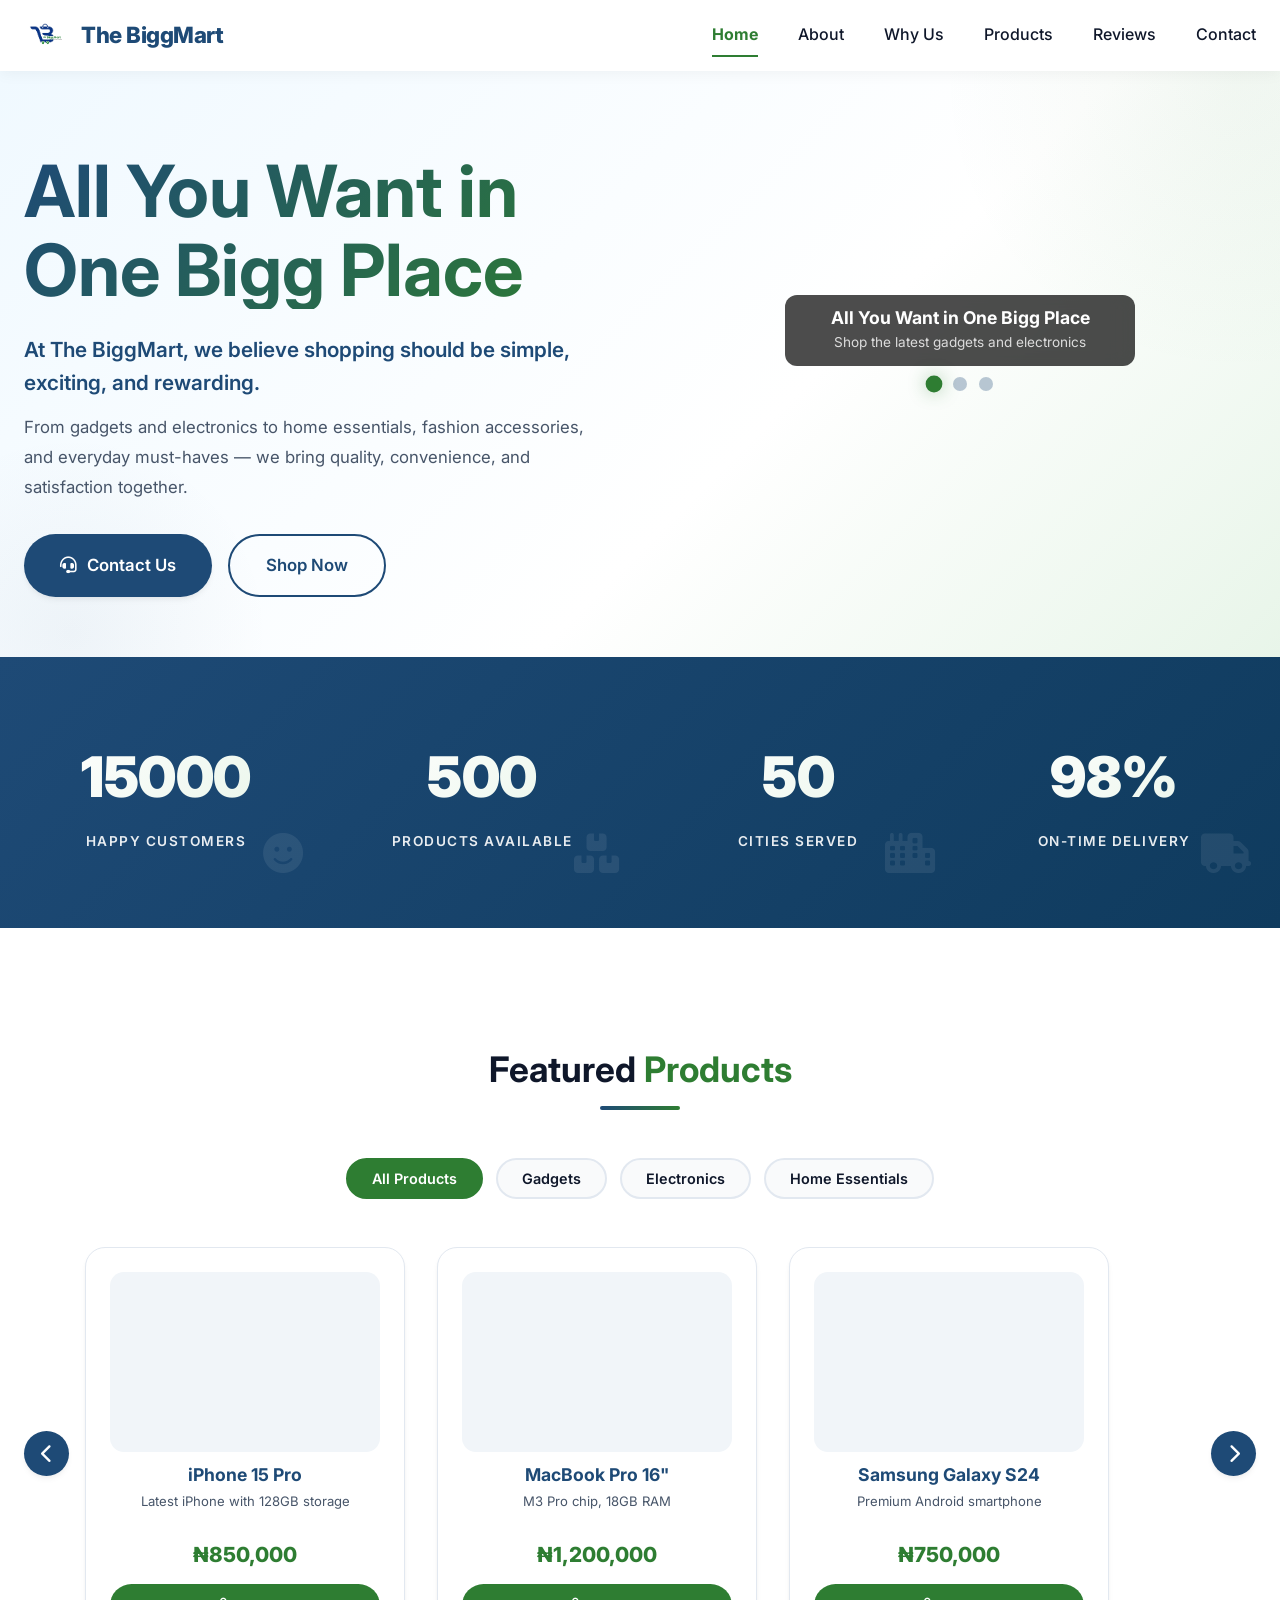
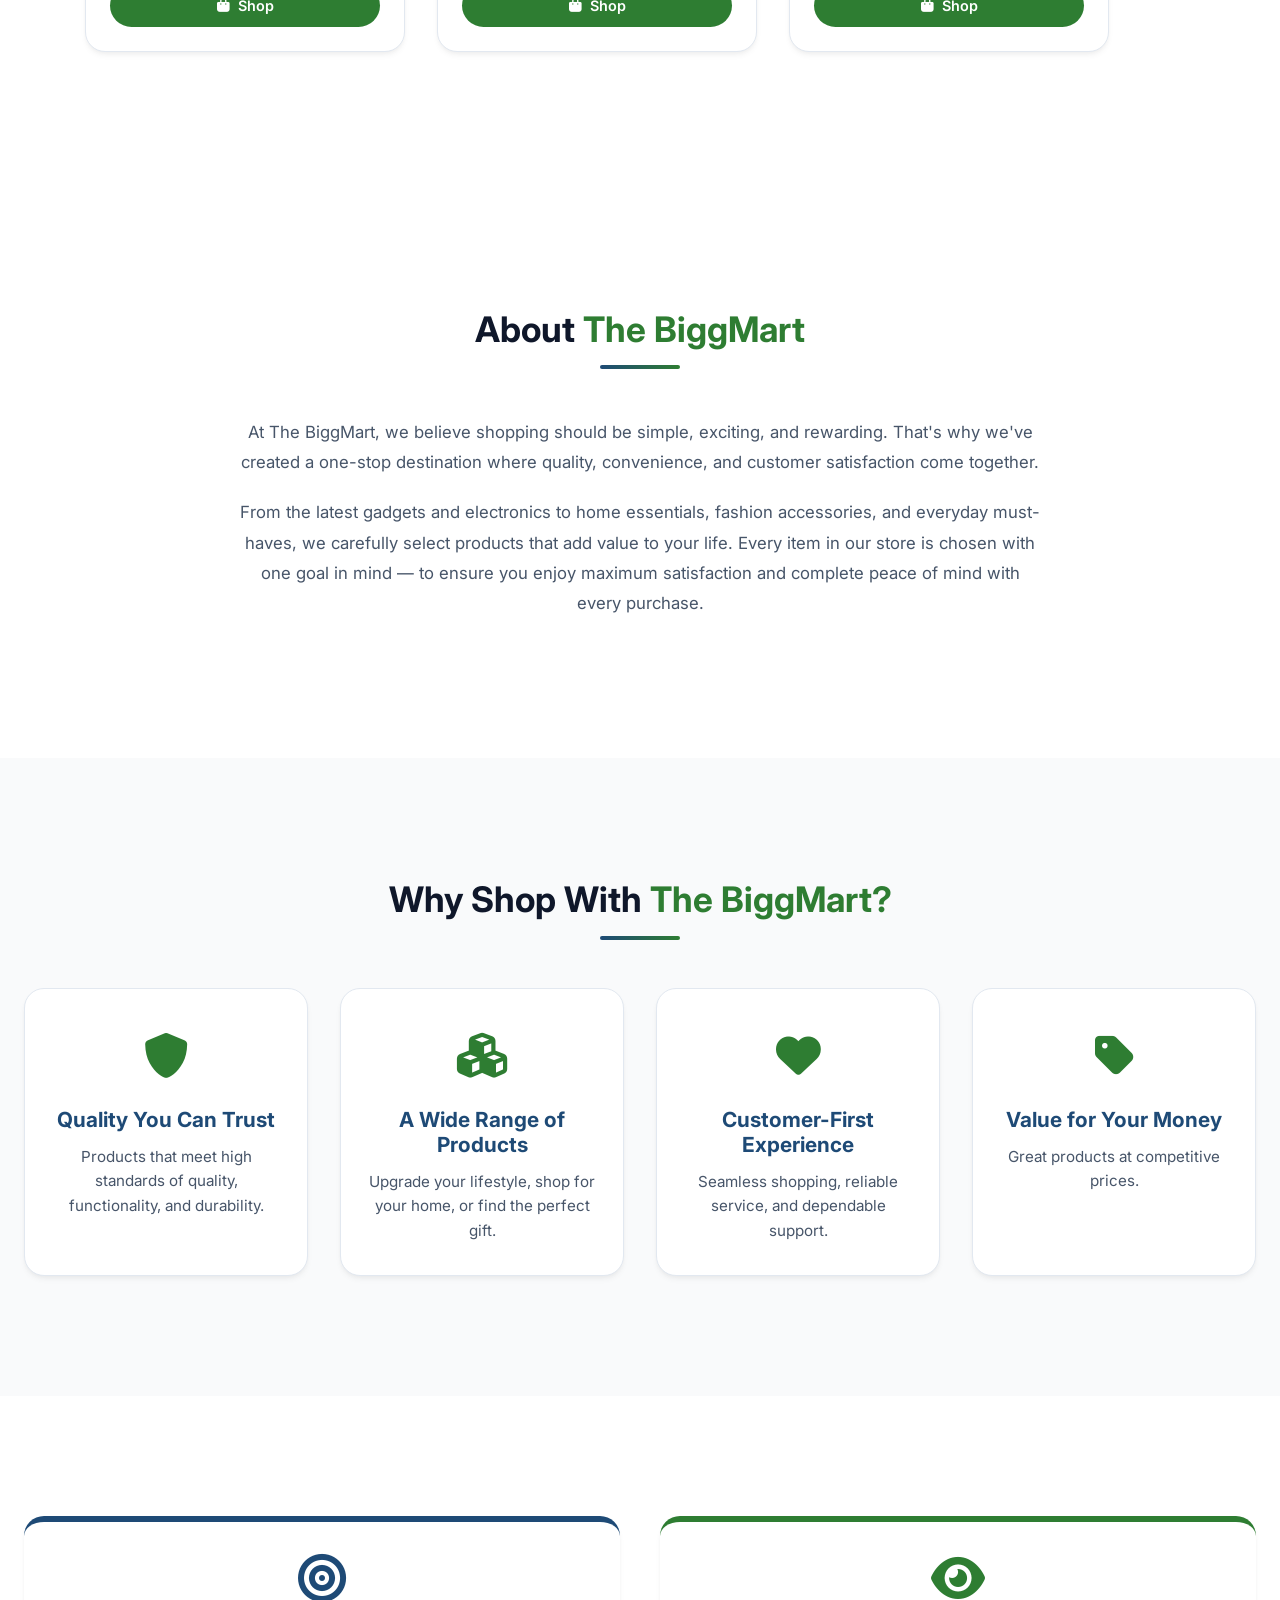
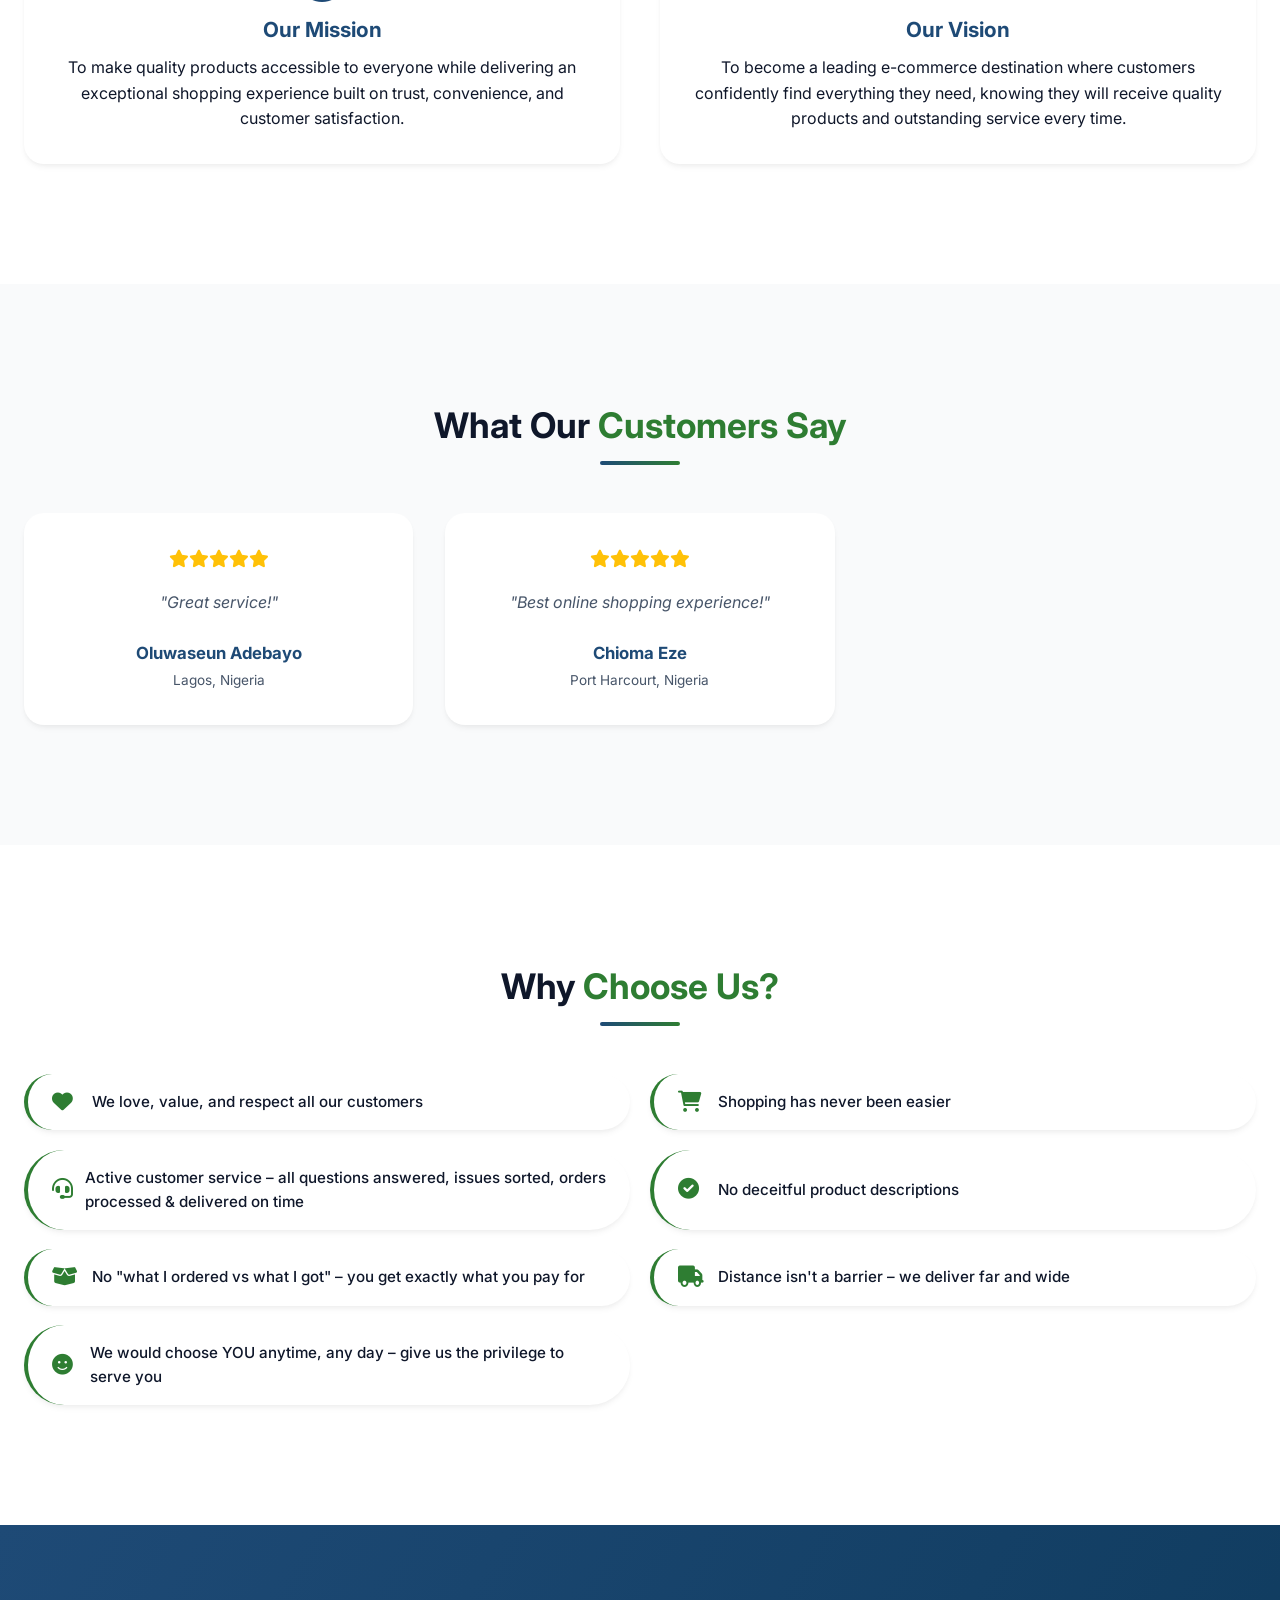
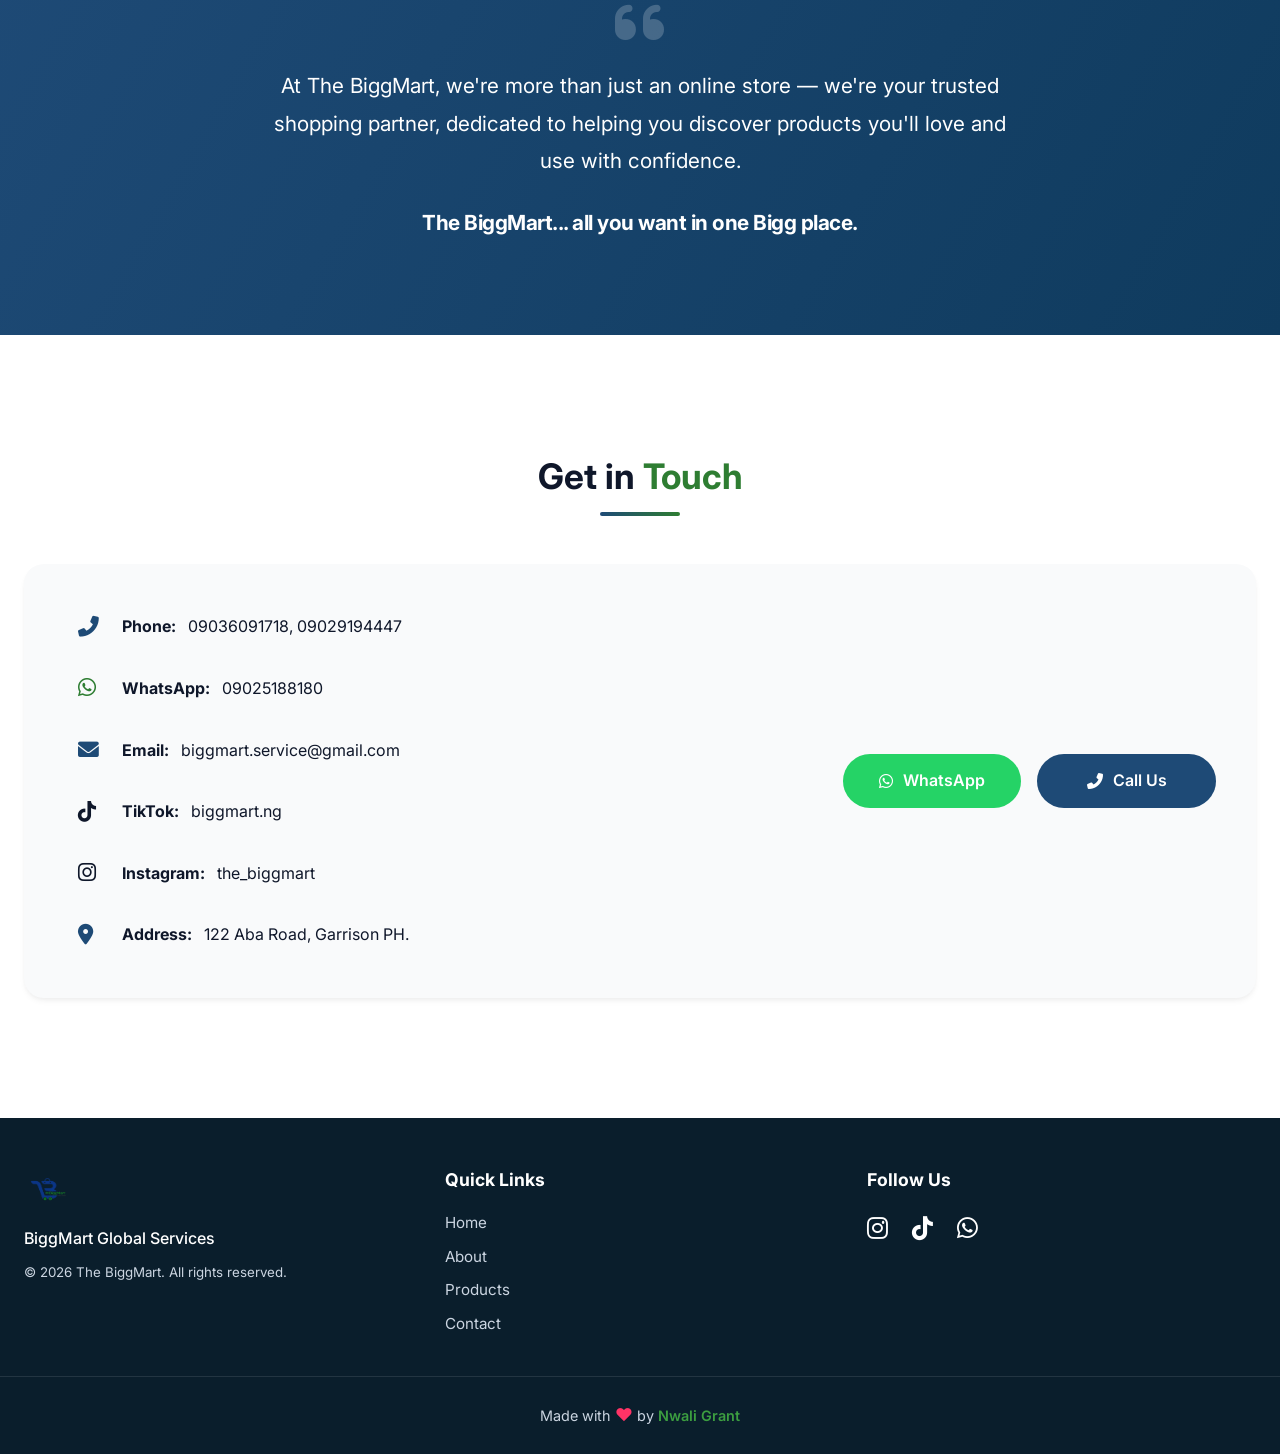
==== commit 2a2ecf8f: "Fix card layout - descriptions contained properly" ====
--- a/index.html
+++ b/index.html
@@ -264,7 +264,7 @@
             </div>
             <div class="contact-actions">
               <a href="https://wa.me/09025188180" target="_blank" class="btn btn-wa">
-                <i class="fab fa-whatsapp"></i> Chat on WhatsApp
+                <i class="fab fa-whatsapp"></i> WhatsApp
               </a>
               <a href="tel:09036091718" class="btn btn-call">
                 <i class="fas fa-phone-alt"></i> Call Us
--- a/style.css
+++ b/style.css
@@ -1,7 +1,7 @@
 /* ===============================
    THE BIGGMART - MAIN STYLESHEET
    Brand Colors: Blue (#1e4a76), White, Green (#2e7d32)
-   Mobile-first, responsive, with WhatsApp integration
+   FIXED: Cards contain all content properly
    =============================== */
 
 /* CSS Variables & Reset */
@@ -21,8 +21,9 @@
   --shadow-sm: 0 4px 6px -1px rgba(0, 0, 0, 0.05), 0 2px 4px -1px rgba(0, 0, 0, 0.03);
   --shadow-md: 0 10px 25px -5px rgba(0, 0, 0, 0.08), 0 8px 10px -6px rgba(0, 0, 0, 0.02);
   --shadow-lg: 0 20px 25px -12px rgba(0, 0, 0, 0.1);
-  --radius-md: 16px;
-  --radius-sm: 12px;
+  --shadow-xl: 0 25px 50px -12px rgba(0, 0, 0, 0.25);
+  --radius-md: 20px;
+  --radius-sm: 14px;
   --transition: all 0.3s ease;
 }
 
@@ -36,7 +37,7 @@
   font-family: 'Inter', sans-serif;
   background-color: var(--white);
   color: var(--text-dark);
-  line-height: 1.5;
+  line-height: 1.6;
   overflow-x: hidden;
 }
 
@@ -47,7 +48,7 @@
 }
 
 .section-padding {
-  padding: 60px 0;
+  padding: 80px 0;
 }
 
 /* Typography */
@@ -57,8 +58,8 @@
 }
 
 h1 {
-  font-size: 2.5rem;
-  margin-bottom: 1rem;
+  font-size: 3rem;
+  margin-bottom: 1.2rem;
   background: linear-gradient(135deg, var(--blue) 0%, var(--green) 100%);
   -webkit-background-clip: text;
   background-clip: text;
@@ -66,13 +67,13 @@
 }
 
 h2 {
-  font-size: 1.8rem;
+  font-size: 2.2rem;
   margin-bottom: 2rem;
   text-align: center;
 }
 
 h3 {
-  font-size: 1.2rem;
+  font-size: 1.3rem;
   margin-bottom: 0.75rem;
   color: var(--blue);
 }
@@ -82,16 +83,16 @@
   display: inline-block;
   width: 100%;
   text-align: center;
-  margin-bottom: 2.5rem;
+  margin-bottom: 3rem;
 }
 
 .section-title:after {
   content: '';
   display: block;
-  width: 70px;
+  width: 80px;
   height: 4px;
   background: linear-gradient(90deg, var(--blue), var(--green));
-  margin: 12px auto 0;
+  margin: 15px auto 0;
   border-radius: 4px;
 }
 
@@ -103,15 +104,15 @@
 .btn {
   display: inline-flex;
   align-items: center;
-  gap: 8px;
-  padding: 10px 20px;
-  border-radius: 40px;
+  gap: 10px;
+  padding: 14px 32px;
+  border-radius: 50px;
   font-weight: 600;
   text-decoration: none;
   transition: var(--transition);
   cursor: pointer;
   border: none;
-  font-size: 0.95rem;
+  font-size: 1rem;
   font-family: inherit;
 }
 
@@ -123,7 +124,7 @@
 
 .btn-primary:hover {
   background: var(--green);
-  transform: translateY(-2px);
+  transform: translateY(-3px);
   box-shadow: var(--shadow-md);
 }
 
@@ -137,7 +138,7 @@
   background: var(--blue);
   color: var(--white);
   border-color: var(--blue);
-  transform: translateY(-2px);
+  transform: translateY(-3px);
 }
 
 .btn-wa {
@@ -148,7 +149,8 @@
 
 .btn-wa:hover {
   background: #128C7E;
-  transform: translateY(-2px);
+  transform: translateY(-3px);
+  box-shadow: var(--shadow-md);
 }
 
 .btn-call {
@@ -159,6 +161,8 @@
 
 .btn-call:hover {
   background: var(--green);
+  transform: translateY(-3px);
+  box-shadow: var(--shadow-md);
 }
 
 /* ===== SHOP BUTTON ===== */
@@ -166,17 +170,19 @@
   display: inline-flex;
   align-items: center;
   gap: 8px;
-  padding: 8px 20px;
+  padding: 10px 24px;
   background: var(--green);
   color: white;
   border-radius: 30px;
   text-decoration: none;
   font-weight: 600;
-  font-size: 0.9rem;
+  font-size: 0.95rem;
   transition: var(--transition);
   border: none;
   cursor: pointer;
   font-family: inherit;
+  width: 100%;
+  justify-content: center;
 }
 
 .btn-shop:hover {
@@ -212,9 +218,9 @@
 }
 
 .spinner {
-  width: 50px;
-  height: 50px;
-  border: 4px solid var(--gray-border);
+  width: 60px;
+  height: 60px;
+  border: 5px solid var(--gray-border);
   border-top-color: var(--green);
   border-radius: 50%;
   animation: spin 1s linear infinite;
@@ -227,7 +233,8 @@
 .loading-spinner p {
   margin-top: 20px;
   color: var(--blue);
-  font-weight: 500;
+  font-weight: 600;
+  font-size: 1.1rem;
 }
 
 /* ===== NAVBAR ===== */
@@ -250,16 +257,16 @@
 .logo-area {
   display: flex;
   align-items: center;
-  gap: 10px;
+  gap: 12px;
 }
 
 .logo-img {
-  height: 40px;
+  height: 45px;
   width: auto;
 }
 
 .brand-name {
-  font-size: 1.2rem;
+  font-size: 1.4rem;
   font-weight: 800;
   color: var(--blue);
   letter-spacing: -0.5px;
@@ -268,7 +275,7 @@
 .mobile-menu-btn {
   background: none;
   border: none;
-  font-size: 1.6rem;
+  font-size: 1.8rem;
   color: var(--blue);
   cursor: pointer;
   display: block;
@@ -296,7 +303,7 @@
   text-decoration: none;
   color: var(--text-dark);
   font-weight: 500;
-  padding: 6px 0;
+  padding: 8px 0;
   display: block;
   transition: var(--transition);
   border-bottom: 2px solid transparent;
@@ -309,43 +316,79 @@
 
 /* ===== HERO SECTION ===== */
 .hero {
-  padding: 40px 0;
-  background: linear-gradient(135deg, #f0f9ff 0%, #ffffff 100%);
+  padding: 80px 0 60px;
+  background: linear-gradient(135deg, #f0f9ff 0%, #ffffff 60%, #e8f5e9 100%);
+  position: relative;
+  overflow: hidden;
+}
+
+.hero::before {
+  content: '';
+  position: absolute;
+  top: -50%;
+  right: -20%;
+  width: 600px;
+  height: 600px;
+  background: radial-gradient(circle, rgba(46, 125, 50, 0.05) 0%, transparent 70%);
+  border-radius: 50%;
+  pointer-events: none;
+}
+
+.hero::after {
+  content: '';
+  position: absolute;
+  bottom: -30%;
+  left: -10%;
+  width: 400px;
+  height: 400px;
+  background: radial-gradient(circle, rgba(30, 74, 118, 0.05) 0%, transparent 70%);
+  border-radius: 50%;
+  pointer-events: none;
 }
 
 .hero-grid {
   display: grid;
   grid-template-columns: 1fr;
-  gap: 2rem;
+  gap: 3rem;
   align-items: center;
+  position: relative;
+  z-index: 1;
+}
+
+.hero-content {
+  max-width: 100%;
 }
 
 .hero-content h1 {
-  font-size: 2.2rem;
+  font-size: 3.5rem;
+  margin-bottom: 1.5rem;
+  line-height: 1.1;
 }
 
 .hero-subhead {
-  font-size: 1.1rem;
+  font-size: 1.3rem;
   font-weight: 600;
   color: var(--blue);
-  margin: 0.8rem 0 0.5rem;
+  margin: 1rem 0 0.75rem;
 }
 
 .hero-brief {
   color: var(--text-muted);
-  margin-bottom: 1.5rem;
-  line-height: 1.6;
-  font-size: 0.95rem;
+  margin-bottom: 2rem;
+  line-height: 1.8;
+  font-size: 1.05rem;
+  max-width: 600px;
 }
 
 .hero-buttons {
   display: flex;
-  gap: 0.8rem;
+  gap: 1rem;
   flex-wrap: wrap;
 }
 
-.hero-buttons .btn-primary.cta-contact-btn {
-  cursor: pointer;
+.hero-buttons .btn {
+  padding: 16px 36px;
+  font-size: 1.05rem;
 }
 
 .hero-visual {
@@ -359,34 +402,23 @@
 
 .hero-image {
   width: 100%;
-  max-width: 350px;
+  max-width: 500px;
   height: auto;
   border-radius: 30px;
-  box-shadow: 0 0 0 8px rgba(255, 255, 255, 0.6), 0 0 0 15px rgba(255, 255, 255, 0.3);
-  transition: var(--transition);
-}
-
-.hero-visual::before {
-  content: '';
-  position: absolute;
-  top: -10px;
-  left: -10px;
-  right: -10px;
-  bottom: -10px;
-  background: radial-gradient(circle, transparent 60%, rgba(255,255,255,0.8) 100%);
-  pointer-events: none;
-  border-radius: 40px;
+  box-shadow: 0 20px 60px rgba(0,0,0,0.12), 0 0 0 8px rgba(255, 255, 255, 0.8);
+  transition: var(--transition);
 }
 
 .hero-image:hover {
   transform: scale(1.02);
+  box-shadow: 0 25px 80px rgba(0,0,0,0.15);
   cursor: pointer;
 }
 
-/* ===== HERO SLIDER ===== */
+/* Hero Slider */
 .hero-slide {
   display: none;
-  animation: fadeIn 0.6s ease;
+  animation: fadeIn 0.8s ease;
 }
 
 .hero-slide.active {
@@ -396,15 +428,15 @@
 .hero-dots {
   display: flex;
   justify-content: center;
-  gap: 10px;
-  margin-top: 15px;
+  gap: 12px;
+  margin-top: 20px;
   position: relative;
   z-index: 2;
 }
 
 .hero-dots .dot {
-  width: 12px;
-  height: 12px;
+  width: 14px;
+  height: 14px;
   border-radius: 50%;
   background: rgba(30, 74, 118, 0.3);
   cursor: pointer;
@@ -415,7 +447,7 @@
 .hero-dots .dot.active {
   background: var(--green);
   transform: scale(1.2);
-  box-shadow: 0 0 10px rgba(46, 125, 50, 0.4);
+  box-shadow: 0 0 15px rgba(46, 125, 50, 0.4);
 }
 
 .hero-dots .dot:hover {
@@ -432,26 +464,27 @@
 
 .hero-caption {
   position: absolute;
-  bottom: 20px;
+  bottom: 25px;
   left: 50%;
   transform: translateX(-50%);
-  background: rgba(0,0,0,0.6);
+  background: rgba(0,0,0,0.7);
+  backdrop-filter: blur(10px);
   color: white;
-  padding: 8px 16px;
-  border-radius: 8px;
+  padding: 12px 24px;
+  border-radius: 12px;
   text-align: center;
   width: 80%;
-  max-width: 300px;
+  max-width: 350px;
 }
 
 .hero-caption h3 {
   color: white;
-  font-size: 1rem;
-  margin-bottom: 2px;
+  font-size: 1.1rem;
+  margin-bottom: 4px;
 }
 
 .hero-caption p {
-  font-size: 0.8rem;
+  font-size: 0.85rem;
   opacity: 0.8;
   margin: 0;
 }
@@ -459,41 +492,48 @@
 /* ===== COUNTER STATS ===== */
 .counter-stats {
   background: linear-gradient(135deg, var(--blue) 0%, var(--blue-dark) 100%);
-  padding: 40px 0;
+  padding: 60px 0;
   color: white;
+  box-shadow: 0 10px 40px rgba(30, 74, 118, 0.3);
 }
 
 .stats-grid {
   display: grid;
   grid-template-columns: repeat(2, 1fr);
-  gap: 1.5rem;
+  gap: 2rem;
   text-align: center;
 }
 
 .stat-item {
   position: relative;
-  padding: 0.8rem;
+  padding: 1rem;
 }
 
 .stat-number {
-  font-size: 2rem;
-  font-weight: 800;
-  margin-bottom: 0.3rem;
+  font-size: 3rem;
+  font-weight: 900;
+  margin-bottom: 0.5rem;
+  letter-spacing: -0.5px;
+  background: linear-gradient(135deg, #ffffff 0%, #e8f5e9 100%);
+  -webkit-background-clip: text;
+  background-clip: text;
+  color: transparent;
 }
 
 .stat-label {
-  font-size: 0.75rem;
+  font-size: 0.85rem;
   opacity: 0.9;
   text-transform: uppercase;
-  letter-spacing: 1px;
+  letter-spacing: 1.5px;
+  font-weight: 600;
 }
 
 .stat-icon {
   position: absolute;
   bottom: -5px;
   right: 5px;
-  font-size: 1.5rem;
-  opacity: 0.15;
+  font-size: 2.5rem;
+  opacity: 0.08;
 }
 
 /* ===== PRODUCTS SECTION ===== */
@@ -504,13 +544,13 @@
 .category-filters {
   display: flex;
   justify-content: center;
-  gap: 0.6rem;
+  gap: 0.8rem;
   flex-wrap: wrap;
-  margin-bottom: 2rem;
+  margin-bottom: 2.5rem;
 }
 
 .filter-btn {
-  padding: 8px 18px;
+  padding: 10px 24px;
   background: var(--off-white);
   border: 2px solid var(--gray-border);
   border-radius: 40px;
@@ -518,7 +558,7 @@
   cursor: pointer;
   transition: var(--transition);
   font-family: inherit;
-  font-size: 0.85rem;
+  font-size: 0.9rem;
   color: var(--text-dark);
 }
 
@@ -533,21 +573,21 @@
   position: relative;
   display: flex;
   align-items: center;
-  gap: 0.3rem;
+  gap: 0.5rem;
 }
 
 .carousel-track {
   display: flex;
   overflow-x: auto;
   scroll-behavior: smooth;
-  gap: 1.5rem;
-  padding: 0.3rem 0.3rem 1rem;
+  gap: 2rem;
+  padding: 0.5rem 0.5rem 1rem;
   scrollbar-width: thin;
   flex: 1;
 }
 
 .carousel-track::-webkit-scrollbar {
-  height: 5px;
+  height: 6px;
 }
 
 .carousel-track::-webkit-scrollbar-track {
@@ -564,46 +604,53 @@
   background: var(--blue);
   color: white;
   border: none;
-  width: 35px;
-  height: 35px;
+  width: 45px;
+  height: 45px;
   border-radius: 50%;
   cursor: pointer;
   transition: var(--transition);
   display: flex;
   align-items: center;
   justify-content: center;
-  font-size: 1rem;
+  font-size: 1.2rem;
   flex-shrink: 0;
+  box-shadow: var(--shadow-sm);
 }
 
 .carousel-btn:hover {
   background: var(--green);
   transform: scale(1.05);
-}
-
-/* Product Card Styles */
+  box-shadow: var(--shadow-md);
+}
+
+/* ===== PRODUCT CARDS - FIXED CONTAINMENT ===== */
 .product-card {
-  flex: 0 0 280px;
+  flex: 0 0 300px;
   background: var(--white);
   border-radius: var(--radius-md);
-  padding: 1.2rem;
+  padding: 1.5rem 1.5rem 1.5rem;
   text-align: center;
   box-shadow: var(--shadow-sm);
   transition: var(--transition);
   border: 1px solid var(--gray-border);
   position: relative;
   overflow: hidden;
+  display: flex;
+  flex-direction: column;
+  height: auto;
+  min-height: 380px;
+  max-height: 420px;
 }
 
 .product-card:hover {
-  transform: translateY(-8px);
-  box-shadow: var(--shadow-lg);
+  transform: translateY(-10px);
+  box-shadow: var(--shadow-xl);
   border-color: var(--green-light);
 }
 
 .product-image {
   width: 100%;
-  height: 160px;
+  height: 180px;
   margin-bottom: 0.8rem;
   overflow: hidden;
   border-radius: var(--radius-sm);
@@ -612,6 +659,7 @@
   align-items: center;
   justify-content: center;
   position: relative;
+  flex-shrink: 0;
 }
 
 .product-img {
@@ -627,42 +675,62 @@
 
 .sold-out-badge {
   position: absolute;
-  top: 10px;
-  right: 10px;
+  top: 12px;
+  right: 12px;
   background: #c62828;
   color: white;
-  padding: 4px 12px;
+  padding: 6px 14px;
   border-radius: 20px;
-  font-size: 0.75rem;
-  font-weight: 600;
+  font-size: 0.8rem;
+  font-weight: 700;
   z-index: 2;
+  box-shadow: 0 4px 12px rgba(198, 40, 40, 0.3);
 }
 
 .product-card h3 {
   font-size: 1.1rem;
   margin-bottom: 0.4rem;
   color: var(--blue);
-}
-
-.product-card p {
-  font-size: 0.8rem;
+  flex-shrink: 0;
+  white-space: nowrap;
+  overflow: hidden;
+  text-overflow: ellipsis;
+}
+
+.product-card .product-description {
+  font-size: 0.82rem;
   color: var(--text-muted);
-  margin-bottom: 0.8rem;
+  margin-bottom: 0.6rem;
+  line-height: 1.4;
+  flex-grow: 1;
+  display: -webkit-box;
+  -webkit-line-clamp: 2;
+  -webkit-box-orient: vertical;
+  overflow: hidden;
+  min-height: 36px;
+  max-height: 36px;
 }
 
 .product-price {
-  font-size: 1.2rem;
-  font-weight: 700;
+  font-size: 1.3rem;
+  font-weight: 800;
   color: var(--green);
   margin-bottom: 0.8rem;
   transition: var(--transition);
+  flex-shrink: 0;
 }
 
 .product-card:hover .product-price {
-  font-size: 1.4rem;
+  font-size: 1.5rem;
   color: var(--green-dark);
-  transform: scale(1.05);
-  display: inline-block;
+}
+
+.product-card .btn-shop {
+  margin-top: auto;
+  align-self: center;
+  padding: 10px 20px;
+  font-size: 0.9rem;
+  flex-shrink: 0;
 }
 
 /* ===== MOBILE: Vertical Products ===== */
@@ -680,6 +748,12 @@
     min-width: unset;
     width: 100%;
     max-width: 100%;
+    min-height: 350px;
+    max-height: 380px;
+  }
+  
+  .product-image {
+    height: 160px;
   }
   
   .carousel-btn {
@@ -693,10 +767,10 @@
 }
 
 .about-text p {
-  font-size: 1rem;
-  margin-bottom: 1rem;
+  font-size: 1.05rem;
+  margin-bottom: 1.25rem;
   color: var(--text-muted);
-  line-height: 1.7;
+  line-height: 1.8;
   max-width: 800px;
   margin-left: auto;
   margin-right: auto;
@@ -711,12 +785,12 @@
 .cards-grid {
   display: grid;
   grid-template-columns: 1fr;
-  gap: 1.5rem;
+  gap: 2rem;
 }
 
 .card {
   background: var(--white);
-  padding: 1.5rem 1.2rem;
+  padding: 2rem 1.5rem;
   border-radius: var(--radius-md);
   text-align: center;
   box-shadow: var(--shadow-sm);
@@ -732,7 +806,7 @@
 }
 
 .card-icon {
-  font-size: 2.2rem;
+  font-size: 2.8rem;
   color: var(--green);
   margin-bottom: 1rem;
 }
@@ -744,22 +818,23 @@
 .card p {
   color: var(--text-muted);
   font-size: 0.95rem;
+  line-height: 1.6;
 }
 
 /* ===== MISSION & VISION ===== */
 .two-col-grid {
   display: grid;
   grid-template-columns: 1fr;
-  gap: 1.5rem;
+  gap: 2rem;
 }
 
 .mission-box, .vision-box {
   background: var(--white);
-  padding: 1.5rem;
+  padding: 2rem 1.5rem;
   border-radius: var(--radius-md);
   text-align: center;
   box-shadow: var(--shadow-sm);
-  border-top: 5px solid var(--blue);
+  border-top: 6px solid var(--blue);
   transition: var(--transition);
 }
 
@@ -773,8 +848,8 @@
 }
 
 .mission-icon, .vision-icon {
-  font-size: 2.5rem;
-  margin-bottom: 0.8rem;
+  font-size: 3rem;
+  margin-bottom: 1rem;
 }
 
 .mission-icon { color: var(--blue); }
@@ -784,12 +859,12 @@
 .testimonials-grid {
   display: grid;
   grid-template-columns: 1fr;
-  gap: 1.5rem;
+  gap: 2rem;
 }
 
 .testimonial-card {
   background: var(--white);
-  padding: 1.5rem;
+  padding: 2rem 1.5rem;
   border-radius: var(--radius-md);
   box-shadow: var(--shadow-sm);
   transition: var(--transition);
@@ -803,25 +878,26 @@
 
 .stars {
   color: #ffc107;
-  margin-bottom: 0.8rem;
-  font-size: 0.9rem;
+  margin-bottom: 1rem;
+  font-size: 1.1rem;
 }
 
 .testimonial-card p {
   font-style: italic;
   color: var(--text-muted);
-  margin-bottom: 1rem;
-  line-height: 1.6;
-  font-size: 0.95rem;
+  margin-bottom: 1.5rem;
+  line-height: 1.7;
+  font-size: 1rem;
 }
 
 .customer-info strong {
   color: var(--blue);
   display: block;
+  font-size: 1.05rem;
 }
 
 .customer-info span {
-  font-size: 0.8rem;
+  font-size: 0.85rem;
   color: var(--text-muted);
 }
 
@@ -829,18 +905,18 @@
 .usp-grid {
   display: grid;
   grid-template-columns: 1fr;
-  gap: 1rem;
+  gap: 1.2rem;
 }
 
 .usp-item {
   background: var(--white);
-  padding: 0.8rem 1.2rem;
+  padding: 1rem 1.5rem;
   border-radius: 60px;
   display: flex;
   align-items: center;
-  gap: 10px;
+  gap: 12px;
   font-weight: 500;
-  font-size: 0.9rem;
+  font-size: 0.95rem;
   box-shadow: var(--shadow-sm);
   transition: var(--transition);
   border-left: 4px solid var(--green);
@@ -848,20 +924,20 @@
 }
 
 .usp-item:hover {
-  transform: translateX(8px);
+  transform: translateX(10px);
   box-shadow: var(--shadow-md);
 }
 
 .green-icon {
   color: var(--green);
-  font-size: 1.2rem;
-  width: 25px;
+  font-size: 1.3rem;
+  width: 28px;
 }
 
 /* ===== CLOSING STATEMENT ===== */
 .closing-statement {
   background: linear-gradient(120deg, var(--blue) 0%, var(--blue-dark) 100%);
-  padding: 50px 0;
+  padding: 70px 0;
   color: white;
   text-align: center;
 }
@@ -873,21 +949,21 @@
 }
 
 .quote-icon {
-  font-size: 2.5rem;
-  opacity: 0.3;
-  margin-bottom: 0.8rem;
+  font-size: 3.5rem;
+  opacity: 0.2;
+  margin-bottom: 1rem;
 }
 
 .quote-block p {
-  font-size: 1.1rem;
-  line-height: 1.6;
-  margin-bottom: 1.2rem;
+  font-size: 1.3rem;
+  line-height: 1.8;
+  margin-bottom: 1.5rem;
 }
 
 .brand-signature {
-  font-size: 1.2rem;
+  font-size: 1.5rem;
   font-weight: 700;
-  letter-spacing: -0.3px;
+  letter-spacing: -0.5px;
 }
 
 /* ===== CONTACT SECTION ===== */
@@ -898,9 +974,9 @@
 .contact-wrapper {
   display: flex;
   flex-direction: column;
-  gap: 1.5rem;
+  gap: 2rem;
   background: var(--off-white);
-  padding: 1.5rem;
+  padding: 2.5rem;
   border-radius: var(--radius-md);
   box-shadow: var(--shadow-sm);
 }
@@ -908,30 +984,31 @@
 .contact-info {
   display: flex;
   flex-direction: column;
-  gap: 0.8rem;
+  gap: 1rem;
 }
 
 .contact-detail {
   display: flex;
   align-items: center;
-  gap: 10px;
-  font-size: 0.95rem;
+  gap: 12px;
+  font-size: 1rem;
   flex-wrap: wrap;
-  padding: 8px 12px;
+  padding: 10px 14px;
   cursor: pointer;
   transition: var(--transition);
-  border-radius: 8px;
+  border-radius: 10px;
 }
 
 .contact-detail:hover {
-  background: var(--gray-light);
+  background: var(--white);
   transform: translateX(5px);
   color: var(--green);
+  box-shadow: var(--shadow-sm);
 }
 
 .contact-detail i {
-  width: 28px;
-  font-size: 1.2rem;
+  width: 32px;
+  font-size: 1.3rem;
   pointer-events: none;
 }
 
@@ -940,15 +1017,16 @@
 
 .contact-actions {
   display: flex;
-  gap: 0.8rem;
+  gap: 1rem;
   flex-wrap: wrap;
 }
 
 .contact-actions .btn {
   text-decoration: none;
   flex: 1;
-  min-width: 150px;
+  min-width: 160px;
   justify-content: center;
+  padding: 14px 28px;
 }
 
 @media (max-width: 480px) {
@@ -964,10 +1042,10 @@
 /* ===== BACK TO TOP BUTTON ===== */
 .back-to-top {
   position: fixed;
-  bottom: 20px;
-  right: 20px;
-  width: 45px;
-  height: 45px;
+  bottom: 25px;
+  right: 25px;
+  width: 50px;
+  height: 50px;
   background: var(--green);
   color: white;
   border: none;
@@ -976,7 +1054,7 @@
   display: none;
   align-items: center;
   justify-content: center;
-  font-size: 1.2rem;
+  font-size: 1.3rem;
   transition: var(--transition);
   box-shadow: var(--shadow-md);
   z-index: 999;
@@ -985,6 +1063,7 @@
 .back-to-top:hover {
   background: var(--blue);
   transform: translateY(-3px);
+  box-shadow: var(--shadow-lg);
 }
 
 .back-to-top.show {
@@ -995,26 +1074,26 @@
 .site-footer {
   background: #0a1e2c;
   color: #cbd5e1;
-  padding: 2rem 0 1.2rem;
+  padding: 3rem 0 1.5rem;
 }
 
 .footer-content {
   display: grid;
   grid-template-columns: 1fr;
-  gap: 1.5rem;
+  gap: 2rem;
   text-align: center;
-  margin-bottom: 1.5rem;
+  margin-bottom: 2rem;
 }
 
 .footer-brand {
   display: flex;
   flex-direction: column;
   align-items: center;
-  gap: 8px;
+  gap: 10px;
 }
 
 .footer-logo {
-  height: 45px;
+  height: 50px;
   width: auto;
 }
 
@@ -1025,8 +1104,8 @@
 
 .footer-links h4, .footer-social h4 {
   color: white;
-  margin-bottom: 0.8rem;
-  font-size: 1rem;
+  margin-bottom: 1rem;
+  font-size: 1.1rem;
 }
 
 .footer-links ul {
@@ -1034,14 +1113,14 @@
 }
 
 .footer-links li {
-  margin: 6px 0;
+  margin: 8px 0;
 }
 
 .footer-links a {
   color: #cbd5e1;
   text-decoration: none;
   transition: var(--transition);
-  font-size: 0.9rem;
+  font-size: 0.95rem;
 }
 
 .footer-links a:hover {
@@ -1052,12 +1131,12 @@
 .social-icons {
   display: flex;
   justify-content: center;
-  gap: 1.2rem;
+  gap: 1.5rem;
 }
 
 .social-icons a {
   color: white;
-  font-size: 1.3rem;
+  font-size: 1.5rem;
   transition: var(--transition);
 }
 
@@ -1066,16 +1145,15 @@
   transform: translateY(-3px);
 }
 
-/* Footer Credit with Animated Heart */
 .footer-credit {
   border-top: 1px solid rgba(255, 255, 255, 0.1);
-  padding-top: 1rem;
-  margin-top: 0.8rem;
+  padding-top: 1.5rem;
+  margin-top: 1rem;
 }
 
 .credit-text {
   text-align: center;
-  font-size: 0.85rem;
+  font-size: 0.9rem;
   color: #cbd5e1;
 }
 
@@ -1083,7 +1161,7 @@
   display: inline-block;
   animation: heartbeat 1.5s ease infinite;
   color: #ff3366;
-  font-size: 1rem;
+  font-size: 1.1rem;
 }
 
 @keyframes heartbeat {
@@ -1116,20 +1194,24 @@
     width: auto;
     flex-direction: row;
     padding: 0;
-    gap: 2rem;
+    gap: 2.5rem;
   }
   
   .stats-grid {
     grid-template-columns: repeat(4, 1fr);
   }
   
+  .stat-number {
+    font-size: 3.5rem;
+  }
+  
   .cards-grid {
     grid-template-columns: repeat(2, 1fr);
   }
   
   .two-col-grid {
     grid-template-columns: repeat(2, 1fr);
-    gap: 2rem;
+    gap: 2.5rem;
   }
   
   .testimonials-grid {
@@ -1146,11 +1228,11 @@
   }
   
   .hero-content h1 {
-    font-size: 3rem;
+    font-size: 4rem;
   }
   
   .hero-image {
-    max-width: 400px;
+    max-width: 450px;
   }
   
   .contact-wrapper {
@@ -1182,7 +1264,7 @@
   }
   
   .section-padding {
-    padding: 80px 0;
+    padding: 100px 0;
   }
 }
 
@@ -1196,27 +1278,29 @@
     grid-template-columns: repeat(2, 1fr);
   }
   
-  h1 {
-    font-size: 3.6rem;
+  .hero-content h1 {
+    font-size: 4.5rem;
   }
   
   .section-padding {
-    padding: 100px 0;
+    padding: 120px 0;
   }
   
   .product-card {
-    flex: 0 0 280px;
+    flex: 0 0 320px;
+    min-height: 400px;
+    max-height: 440px;
   }
 }
 
 /* ===== ANIMATIONS ===== */
 @keyframes fadeIn {
-  from { opacity: 0; transform: translateY(10px); }
+  from { opacity: 0; transform: translateY(20px); }
   to { opacity: 1; transform: translateY(0); }
 }
 
 .product-card {
-  animation: fadeIn 0.4s ease;
+  animation: fadeIn 0.5s ease;
 }
 
 /* ===== SMOOTH SCROLLING & ACTIVE NAV ===== */
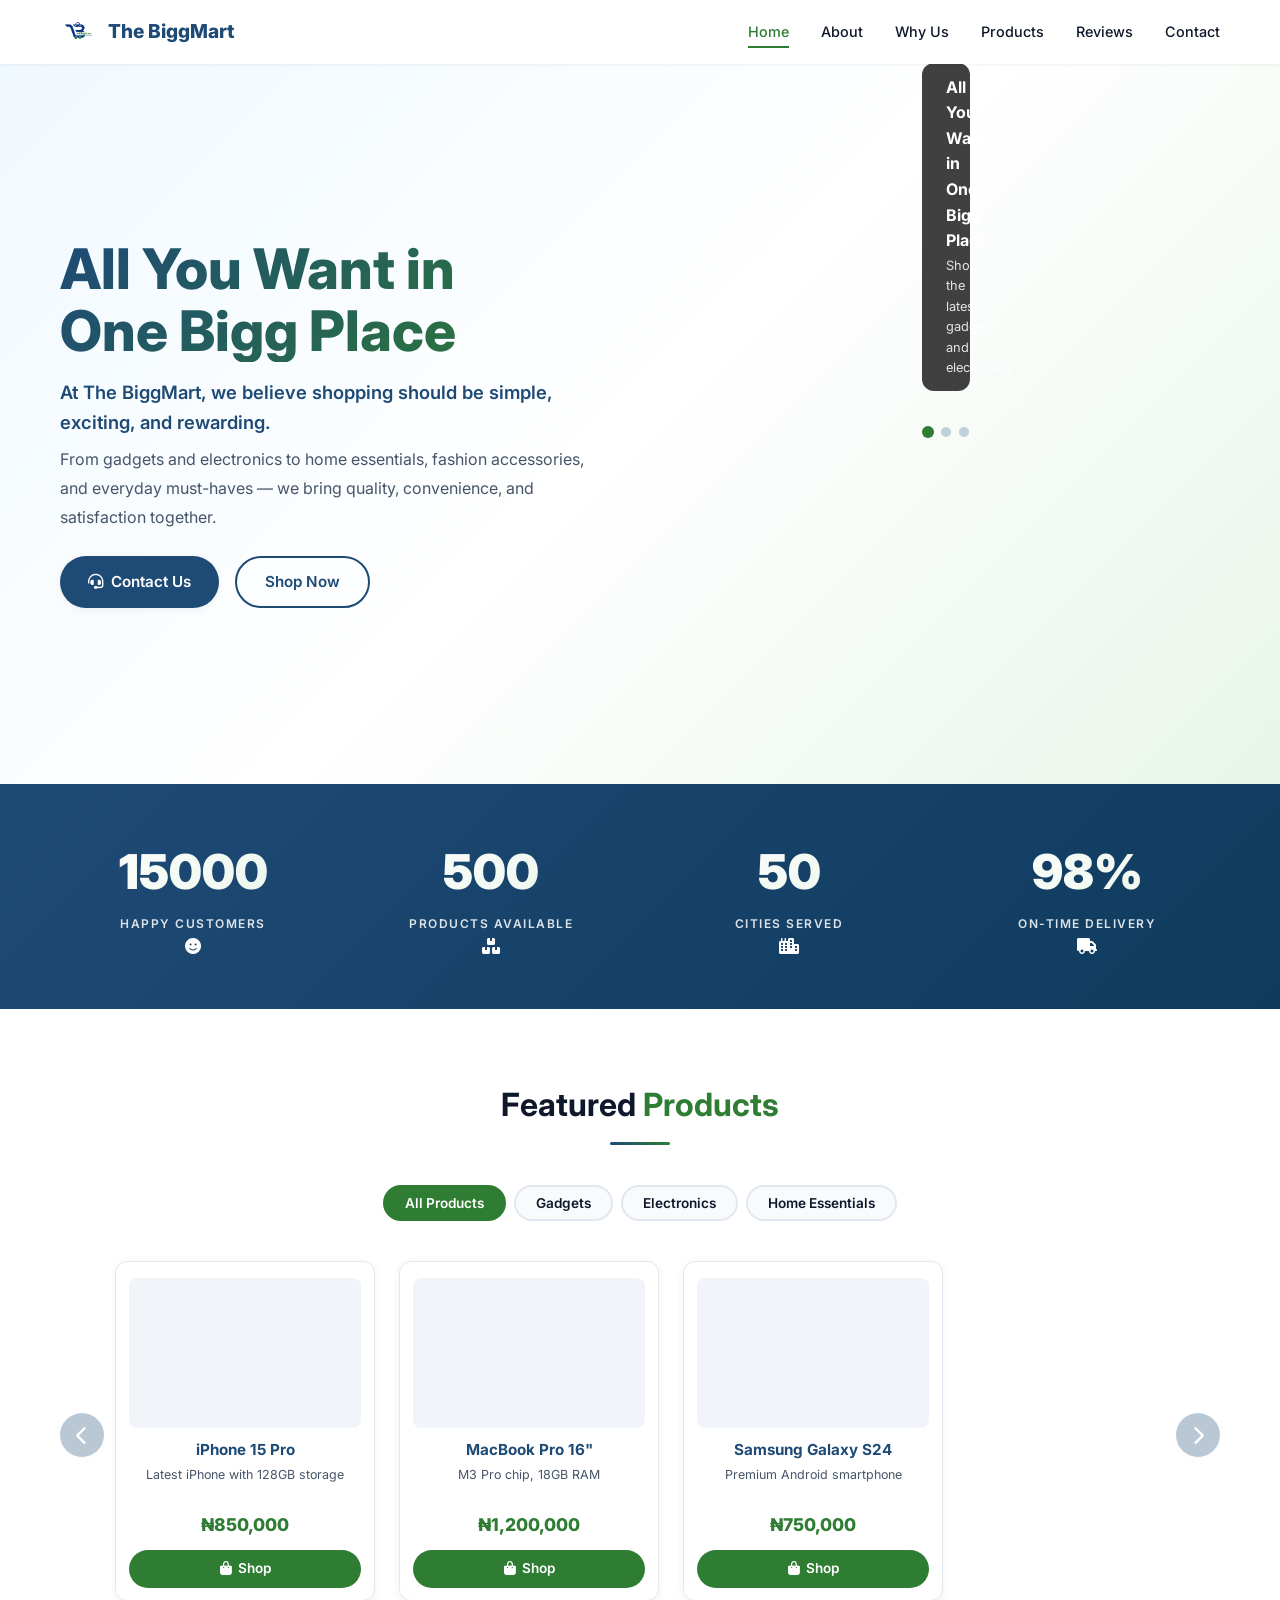
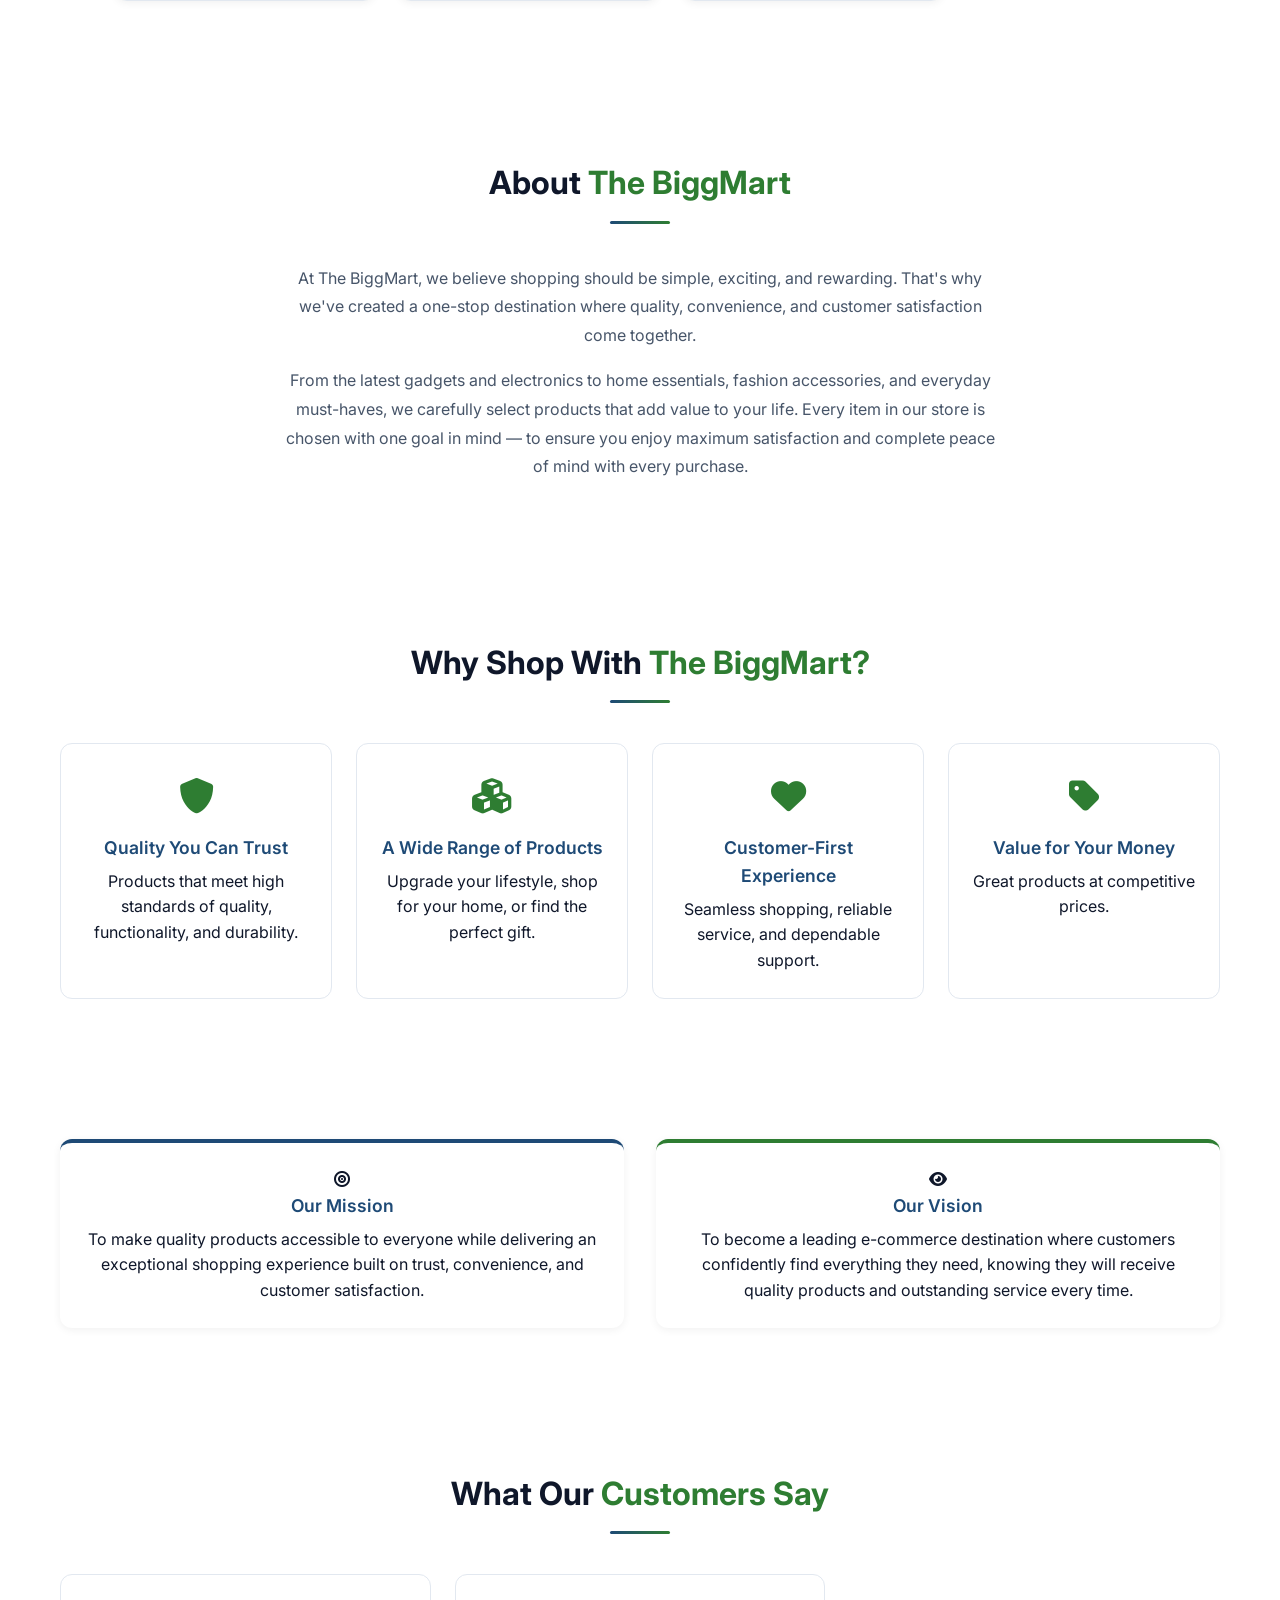
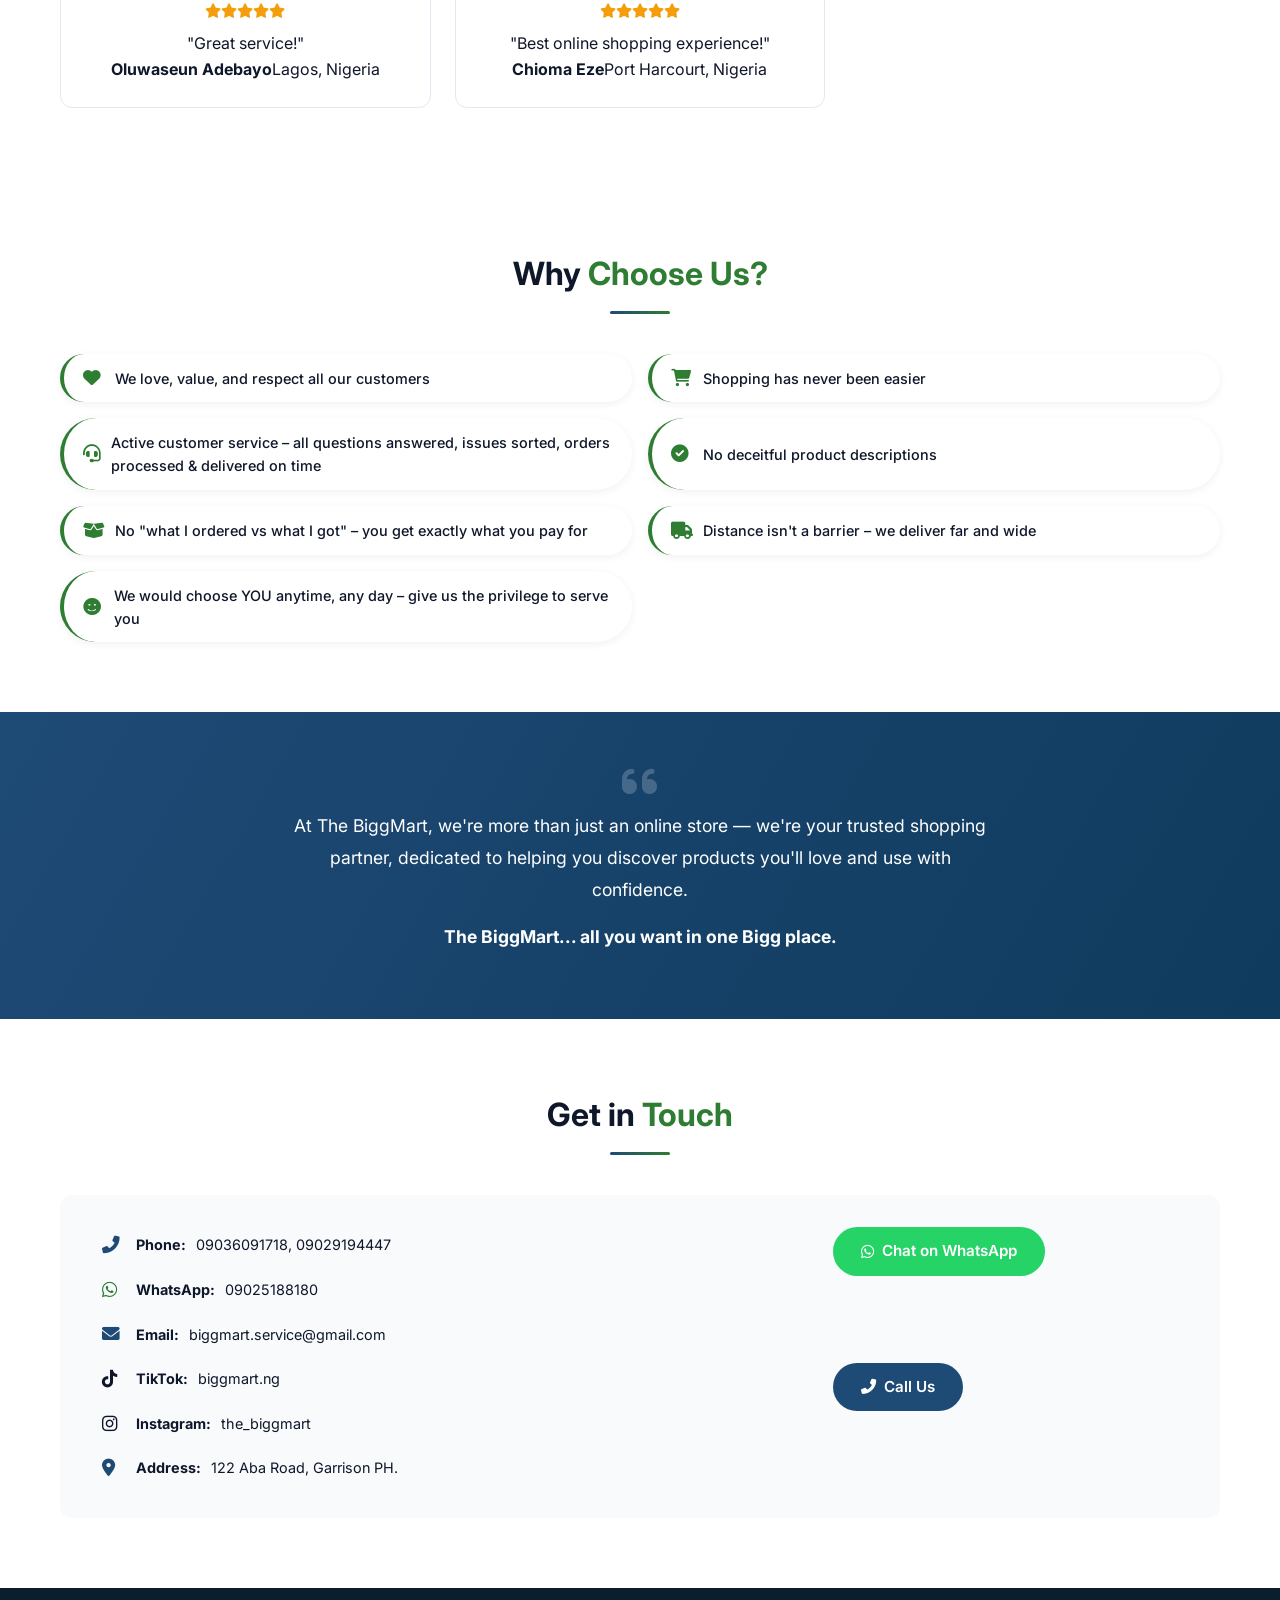
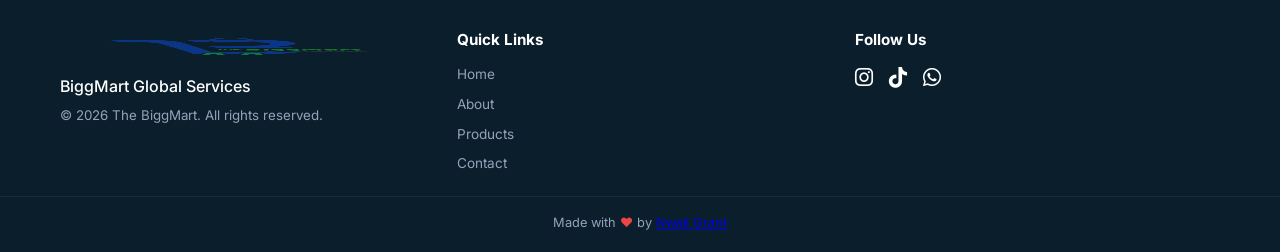
==== commit 635b0219: "Complete working version" ====
--- a/index.html
+++ b/index.html
@@ -73,7 +73,7 @@
       <section id="hero" class="hero">
         <div class="container hero-grid">
           <div class="hero-content">
-            <h1>All You Want in One Bigg Place</h1>
+            <h1>All You Want in<br>One Bigg Place</h1>
             <p class="hero-subhead">At The BiggMart, we believe shopping should be simple, exciting, and rewarding.</p>
             <p class="hero-brief">From gadgets and electronics to home essentials, fashion accessories, and everyday must-haves — we bring quality, convenience, and satisfaction together.</p>
             <div class="hero-buttons">
@@ -88,7 +88,7 @@
         </div>
       </section>
 
-      <!-- ======================= ANIMATED COUNTER STATS ======================= -->
+      <!-- ======================= COUNTER STATS ======================= -->
       <section class="counter-stats">
         <div class="container stats-grid" id="statsGrid">
           <div class="stat-item">
@@ -119,7 +119,6 @@
         <div class="container">
           <h2 class="section-title">Featured <span class="green-text">Products</span></h2>
           
-          <!-- Category Filter Buttons -->
           <div class="category-filters" id="categoryFilters">
             <button class="filter-btn active" data-category="all">All Products</button>
             <button class="filter-btn" data-category="gadgets">Gadgets</button>
@@ -127,13 +126,10 @@
             <button class="filter-btn" data-category="home">Home Essentials</button>
           </div>
 
-          <!-- Product Carousel -->
           <div class="carousel-container">
-            <button class="carousel-btn prev-btn" id="prevBtn"><i class="fas fa-chevron-left"></i></button>
-            <div class="carousel-track" id="carouselTrack">
-              <!-- Products loaded dynamically -->
-            </div>
-            <button class="carousel-btn next-btn" id="nextBtn"><i class="fas fa-chevron-right"></i></button>
+            <button class="carousel-btn prev-btn" id="prevBtn" aria-label="Previous"><i class="fas fa-chevron-left"></i></button>
+            <div class="carousel-track" id="carouselTrack"></div>
+            <button class="carousel-btn next-btn" id="nextBtn" aria-label="Next"><i class="fas fa-chevron-right"></i></button>
           </div>
         </div>
       </section>
@@ -194,13 +190,11 @@
         </div>
       </section>
 
-      <!-- ======================= CUSTOMER TESTIMONIALS ======================= -->
+      <!-- ======================= TESTIMONIALS ======================= -->
       <section id="testimonials" class="testimonials section-padding light-bg">
         <div class="container">
           <h2 class="section-title">What Our <span class="green-text">Customers Say</span></h2>
-          <div class="testimonials-grid" id="testimonialsGrid">
-            <!-- Testimonials loaded dynamically -->
-          </div>
+          <div class="testimonials-grid" id="testimonialsGrid"></div>
         </div>
       </section>
 
@@ -220,7 +214,7 @@
         </div>
       </section>
 
-      <!-- ======================= CLOSING BRAND STATEMENT ======================= -->
+      <!-- ======================= CLOSING STATEMENT ======================= -->
       <section class="closing-statement">
         <div class="container">
           <div class="quote-block">
@@ -264,7 +258,7 @@
             </div>
             <div class="contact-actions">
               <a href="https://wa.me/09025188180" target="_blank" class="btn btn-wa">
-                <i class="fab fa-whatsapp"></i> WhatsApp
+                <i class="fab fa-whatsapp"></i> Chat on WhatsApp
               </a>
               <a href="tel:09036091718" class="btn btn-call">
                 <i class="fas fa-phone-alt"></i> Call Us
@@ -295,9 +289,9 @@
         <div class="footer-social">
           <h4>Follow Us</h4>
           <div class="social-icons">
-            <a href="https://www.instagram.com/the_biggmart" target="_blank" rel="noopener noreferrer" aria-label="Instagram"><i class="fab fa-instagram"></i></a>
-            <a href="https://www.tiktok.com/@biggmart.ng" target="_blank" rel="noopener noreferrer" aria-label="TikTok"><i class="fab fa-tiktok"></i></a>
-            <a href="https://wa.me/09025188180" target="_blank" rel="noopener noreferrer" aria-label="WhatsApp"><i class="fab fa-whatsapp"></i></a>
+            <a href="https://www.instagram.com/the_biggmart" target="_blank" rel="noopener noreferrer"><i class="fab fa-instagram"></i></a>
+            <a href="https://www.tiktok.com/@biggmart.ng" target="_blank" rel="noopener noreferrer"><i class="fab fa-tiktok"></i></a>
+            <a href="https://wa.me/09025188180" target="_blank" rel="noopener noreferrer"><i class="fab fa-whatsapp"></i></a>
           </div>
         </div>
       </div>
@@ -315,7 +309,7 @@
 
   </div>
 
-  <!-- External JavaScript -->
-  <script src="script.js?v=7"></script>
+  <!-- ======================= JAVASCRIPT ======================= -->
+  <script src="script.js?v=10"></script>
 </body>
 </html>
--- a/style.css
+++ b/style.css
@@ -1,30 +1,27 @@
 /* ===============================
-   THE BIGGMART - MAIN STYLESHEET
-   Brand Colors: Blue (#1e4a76), White, Green (#2e7d32)
-   FIXED: Cards contain all content properly
+   THE BIGGMART - PROFESSIONAL FINAL
+   Desktop: Carousel | Mobile: Grid
+   Description fixed inside card
    =============================== */
 
-/* CSS Variables & Reset */
+/* ===== CSS Variables ===== */
 :root {
   --blue: #1e4a76;
   --blue-dark: #0f3b5e;
-  --blue-light: #2c628f;
   --green: #2e7d32;
+  --green-dark: #1b5e20;
   --green-light: #3c9e40;
-  --green-dark: #1b5e20;
   --white: #ffffff;
-  --off-white: #f9fafb;
+  --off-white: #f8fafc;
   --gray-light: #f1f5f9;
   --gray-border: #e2e8f0;
   --text-dark: #0f172a;
   --text-muted: #475569;
-  --shadow-sm: 0 4px 6px -1px rgba(0, 0, 0, 0.05), 0 2px 4px -1px rgba(0, 0, 0, 0.03);
-  --shadow-md: 0 10px 25px -5px rgba(0, 0, 0, 0.08), 0 8px 10px -6px rgba(0, 0, 0, 0.02);
-  --shadow-lg: 0 20px 25px -12px rgba(0, 0, 0, 0.1);
-  --shadow-xl: 0 25px 50px -12px rgba(0, 0, 0, 0.25);
-  --radius-md: 20px;
-  --radius-sm: 14px;
-  --transition: all 0.3s ease;
+  --shadow-sm: 0 2px 8px rgba(0,0,0,0.06);
+  --shadow-md: 0 8px 30px rgba(0,0,0,0.08);
+  --shadow-lg: 0 20px 50px rgba(0,0,0,0.12);
+  --radius: 12px;
+  --transition: all 0.3s cubic-bezier(0.4, 0, 0.2, 1);
 }
 
 * {
@@ -34,85 +31,82 @@
 }
 
 body {
-  font-family: 'Inter', sans-serif;
-  background-color: var(--white);
+  font-family: 'Inter', -apple-system, BlinkMacSystemFont, sans-serif;
+  background: var(--white);
   color: var(--text-dark);
   line-height: 1.6;
-  overflow-x: hidden;
+  -webkit-font-smoothing: antialiased;
 }
 
 .container {
-  max-width: 1280px;
+  max-width: 1200px;
   margin: 0 auto;
-  padding: 0 24px;
+  padding: 0 20px;
 }
 
 .section-padding {
-  padding: 80px 0;
-}
-
-/* Typography */
-h1, h2, h3 {
+  padding: 70px 0;
+}
+
+/* ===== Typography ===== */
+h1 {
+  font-size: 3.2rem;
+  font-weight: 800;
+  line-height: 1.1;
+  margin-bottom: 1rem;
+  background: linear-gradient(135deg, var(--blue), var(--green));
+  -webkit-background-clip: text;
+  -webkit-text-fill-color: transparent;
+  background-clip: text;
+}
+
+h2 {
+  font-size: 2rem;
   font-weight: 700;
-  line-height: 1.2;
-}
-
-h1 {
-  font-size: 3rem;
-  margin-bottom: 1.2rem;
-  background: linear-gradient(135deg, var(--blue) 0%, var(--green) 100%);
-  -webkit-background-clip: text;
-  background-clip: text;
-  color: transparent;
-}
-
-h2 {
-  font-size: 2.2rem;
   margin-bottom: 2rem;
   text-align: center;
+  color: var(--text-dark);
 }
 
 h3 {
-  font-size: 1.3rem;
-  margin-bottom: 0.75rem;
+  font-size: 1.1rem;
+  font-weight: 600;
   color: var(--blue);
+  margin-bottom: 0.4rem;
 }
 
 .section-title {
-  position: relative;
-  display: inline-block;
-  width: 100%;
   text-align: center;
-  margin-bottom: 3rem;
+  margin-bottom: 2.5rem;
 }
 
 .section-title:after {
   content: '';
   display: block;
-  width: 80px;
-  height: 4px;
+  width: 60px;
+  height: 3px;
   background: linear-gradient(90deg, var(--blue), var(--green));
-  margin: 15px auto 0;
-  border-radius: 4px;
+  margin: 12px auto 0;
+  border-radius: 2px;
 }
 
 .green-text {
   color: var(--green);
 }
 
-/* Buttons */
+/* ===== Buttons ===== */
 .btn {
   display: inline-flex;
   align-items: center;
-  gap: 10px;
-  padding: 14px 32px;
+  gap: 8px;
+  padding: 12px 28px;
   border-radius: 50px;
   font-weight: 600;
+  font-size: 0.95rem;
   text-decoration: none;
   transition: var(--transition);
   cursor: pointer;
   border: none;
-  font-size: 1rem;
   font-family: inherit;
 }
 
@@ -121,10 +115,9 @@
   color: var(--white);
   box-shadow: var(--shadow-sm);
 }
-
 .btn-primary:hover {
   background: var(--green);
-  transform: translateY(-3px);
+  transform: translateY(-2px);
   box-shadow: var(--shadow-md);
 }
 
@@ -133,97 +126,79 @@
   border: 2px solid var(--blue);
   color: var(--blue);
 }
-
 .btn-outline:hover {
   background: var(--blue);
   color: var(--white);
-  border-color: var(--blue);
-  transform: translateY(-3px);
 }
 
 .btn-wa {
   background: #25D366;
   color: white;
-  text-decoration: none;
-}
-
+}
 .btn-wa:hover {
   background: #128C7E;
-  transform: translateY(-3px);
-  box-shadow: var(--shadow-md);
+  transform: translateY(-2px);
 }
 
 .btn-call {
   background: var(--blue);
   color: white;
-  text-decoration: none;
-}
-
+}
 .btn-call:hover {
   background: var(--green);
-  transform: translateY(-3px);
-  box-shadow: var(--shadow-md);
-}
-
-/* ===== SHOP BUTTON ===== */
+  transform: translateY(-2px);
+}
+
 .btn-shop {
   display: inline-flex;
   align-items: center;
-  gap: 8px;
-  padding: 10px 24px;
+  gap: 6px;
+  padding: 8px 20px;
   background: var(--green);
   color: white;
-  border-radius: 30px;
+  border-radius: 50px;
   text-decoration: none;
   font-weight: 600;
-  font-size: 0.95rem;
+  font-size: 0.85rem;
   transition: var(--transition);
   border: none;
   cursor: pointer;
   font-family: inherit;
+  justify-content: center;
   width: 100%;
-  justify-content: center;
-}
-
+}
 .btn-shop:hover {
   background: var(--green-dark);
   transform: translateY(-2px);
-  box-shadow: var(--shadow-md);
-}
-
+}
 .btn-shop.btn-disabled {
-  background: var(--gray-400);
+  background: #94a3b8;
   cursor: not-allowed;
-}
-
+  opacity: 0.7;
+}
 .btn-shop.btn-disabled:hover {
   transform: none;
-  box-shadow: none;
-}
-
-/* ===== LOADING SPINNER ===== */
+}
+
+/* ===== Loading Spinner ===== */
 .loading-spinner {
   position: fixed;
-  top: 0;
-  left: 0;
-  width: 100%;
-  height: 100%;
+  inset: 0;
   background: var(--white);
   display: flex;
   flex-direction: column;
   justify-content: center;
   align-items: center;
   z-index: 9999;
-  transition: opacity 0.5s ease;
 }
 
 .spinner {
-  width: 60px;
-  height: 60px;
-  border: 5px solid var(--gray-border);
+  width: 48px;
+  height: 48px;
+  border: 4px solid var(--gray-border);
   border-top-color: var(--green);
   border-radius: 50%;
-  animation: spin 1s linear infinite;
+  animation: spin 0.8s linear infinite;
 }
 
 @keyframes spin {
@@ -231,16 +206,15 @@
 }
 
 .loading-spinner p {
-  margin-top: 20px;
+  margin-top: 16px;
   color: var(--blue);
-  font-weight: 600;
-  font-size: 1.1rem;
-}
-
-/* ===== NAVBAR ===== */
+  font-weight: 500;
+}
+
+/* ===== Navbar ===== */
 .site-header {
   background: var(--white);
-  box-shadow: 0 2px 15px rgba(0,0,0,0.05);
+  box-shadow: 0 1px 3px rgba(0,0,0,0.06);
   position: sticky;
   top: 0;
   z-index: 1000;
@@ -250,134 +224,91 @@
   display: flex;
   justify-content: space-between;
   align-items: center;
-  padding: 0.8rem 24px;
-  flex-wrap: wrap;
+  padding: 0.8rem 20px;
 }
 
 .logo-area {
   display: flex;
   align-items: center;
-  gap: 12px;
+  gap: 10px;
 }
 
 .logo-img {
-  height: 45px;
+  height: 38px;
   width: auto;
 }
 
 .brand-name {
-  font-size: 1.4rem;
+  font-size: 1.2rem;
   font-weight: 800;
   color: var(--blue);
-  letter-spacing: -0.5px;
 }
 
 .mobile-menu-btn {
+  display: none;
   background: none;
   border: none;
-  font-size: 1.8rem;
+  font-size: 1.5rem;
   color: var(--blue);
   cursor: pointer;
-  display: block;
-  transition: var(--transition);
-}
-
-.mobile-menu-btn:hover {
-  color: var(--green);
+  padding: 4px;
 }
 
 .nav-menu {
-  display: none;
-  width: 100%;
+  display: flex;
+  gap: 2rem;
   list-style: none;
-  flex-direction: column;
-  gap: 0.8rem;
-  padding: 1rem 0 0.5rem;
-}
-
-.nav-menu.active {
-  display: flex;
+  align-items: center;
 }
 
 .nav-menu li a {
   text-decoration: none;
   color: var(--text-dark);
   font-weight: 500;
-  padding: 8px 0;
-  display: block;
+  font-size: 0.9rem;
+  padding: 6px 0;
+  border-bottom: 2px solid transparent;
   transition: var(--transition);
-  border-bottom: 2px solid transparent;
-}
-
-.nav-menu li a:hover {
+}
+.nav-menu li a:hover,
+.nav-menu li a.active {
   color: var(--green);
   border-bottom-color: var(--green);
 }
 
-/* ===== HERO SECTION ===== */
+/* ===== Hero ===== */
 .hero {
-  padding: 80px 0 60px;
-  background: linear-gradient(135deg, #f0f9ff 0%, #ffffff 60%, #e8f5e9 100%);
-  position: relative;
-  overflow: hidden;
-}
-
-.hero::before {
-  content: '';
-  position: absolute;
-  top: -50%;
-  right: -20%;
-  width: 600px;
-  height: 600px;
-  background: radial-gradient(circle, rgba(46, 125, 50, 0.05) 0%, transparent 70%);
-  border-radius: 50%;
-  pointer-events: none;
-}
-
-.hero::after {
-  content: '';
-  position: absolute;
-  bottom: -30%;
-  left: -10%;
-  width: 400px;
-  height: 400px;
-  background: radial-gradient(circle, rgba(30, 74, 118, 0.05) 0%, transparent 70%);
-  border-radius: 50%;
-  pointer-events: none;
+  padding: 70px 0;
+  background: linear-gradient(135deg, #f0f9ff 0%, #ffffff 50%, #e8f5e9 100%);
+  min-height: 80vh;
+  display: flex;
+  align-items: center;
 }
 
 .hero-grid {
   display: grid;
-  grid-template-columns: 1fr;
-  gap: 3rem;
-  align-items: center;
-  position: relative;
-  z-index: 1;
-}
-
-.hero-content {
-  max-width: 100%;
+  grid-template-columns: 1fr 1fr;
+  gap: 4rem;
+  align-items: center;
 }
 
 .hero-content h1 {
   font-size: 3.5rem;
-  margin-bottom: 1.5rem;
-  line-height: 1.1;
 }
 
 .hero-subhead {
-  font-size: 1.3rem;
+  font-size: 1.15rem;
   font-weight: 600;
   color: var(--blue);
-  margin: 1rem 0 0.75rem;
+  margin: 0.5rem 0;
 }
 
 .hero-brief {
   color: var(--text-muted);
-  margin-bottom: 2rem;
+  font-size: 1rem;
   line-height: 1.8;
-  font-size: 1.05rem;
-  max-width: 600px;
+  margin-bottom: 1.5rem;
+  max-width: 540px;
 }
 
 .hero-buttons {
@@ -386,182 +317,253 @@
   flex-wrap: wrap;
 }
 
-.hero-buttons .btn {
-  padding: 16px 36px;
-  font-size: 1.05rem;
-}
-
 .hero-visual {
-  text-align: center;
-  position: relative;
-  display: flex;
-  justify-content: center;
-  align-items: center;
+  display: flex;
   flex-direction: column;
-}
-
-.hero-image {
+  align-items: center;
   width: 100%;
-  max-width: 500px;
-  height: auto;
-  border-radius: 30px;
-  box-shadow: 0 20px 60px rgba(0,0,0,0.12), 0 0 0 8px rgba(255, 255, 255, 0.8);
-  transition: var(--transition);
-}
-
-.hero-image:hover {
-  transform: scale(1.02);
-  box-shadow: 0 25px 80px rgba(0,0,0,0.15);
-  cursor: pointer;
-}
-
-/* Hero Slider */
+}
+
+/* ===== HERO SLIDES - FIXED ===== */
 .hero-slide {
   display: none;
-  animation: fadeIn 0.8s ease;
+  animation: fadeIn 0.6s ease;
+  position: relative;
+  width: 100%;
+  max-width: 480px;
+  margin: 0 auto;
 }
 
 .hero-slide.active {
   display: block;
 }
 
+.hero-slide img {
+  width: 100%;
+  height: auto;
+  max-height: 480px;
+  object-fit: cover;
+  border-radius: 20px;
+  box-shadow: 0 20px 60px rgba(0,0,0,0.1);
+  display: block;
+}
+
+.hero-caption {
+  position: absolute;
+  bottom: 20px;
+  left: 50%;
+  transform: translateX(-50%);
+  background: rgba(0,0,0,0.75);
+  backdrop-filter: blur(8px);
+  -webkit-backdrop-filter: blur(8px);
+  color: white;
+  padding: 12px 24px;
+  border-radius: 12px;
+  text-align: center;
+  width: 90%;
+  max-width: 320px;
+  pointer-events: none;
+}
+
+.hero-caption h3 {
+  color: white;
+  font-size: 1rem;
+  font-weight: 700;
+  margin-bottom: 2px;
+}
+
+.hero-caption p {
+  color: rgba(255,255,255,0.85);
+  font-size: 0.8rem;
+  margin: 0;
+}
+
 .hero-dots {
   display: flex;
+  gap: 8px;
+  margin-top: 16px;
   justify-content: center;
-  gap: 12px;
-  margin-top: 20px;
-  position: relative;
-  z-index: 2;
 }
 
 .hero-dots .dot {
-  width: 14px;
-  height: 14px;
+  width: 10px;
+  height: 10px;
   border-radius: 50%;
-  background: rgba(30, 74, 118, 0.3);
+  background: rgba(30,74,118,0.25);
   cursor: pointer;
-  transition: all 0.3s ease;
-  display: inline-block;
+  transition: var(--transition);
+  border: none;
 }
 
 .hero-dots .dot.active {
   background: var(--green);
   transform: scale(1.2);
-  box-shadow: 0 0 15px rgba(46, 125, 50, 0.4);
-}
-
-.hero-dots .dot:hover {
-  background: var(--blue);
-  transform: scale(1.1);
-}
-
-.hero-placeholder {
-  text-align: center;
-  padding: 40px;
-  background: #f8fafc;
-  border-radius: 16px;
-}
-
-.hero-caption {
-  position: absolute;
-  bottom: 25px;
-  left: 50%;
-  transform: translateX(-50%);
-  background: rgba(0,0,0,0.7);
-  backdrop-filter: blur(10px);
-  color: white;
-  padding: 12px 24px;
-  border-radius: 12px;
-  text-align: center;
-  width: 80%;
-  max-width: 350px;
-}
-
-.hero-caption h3 {
-  color: white;
-  font-size: 1.1rem;
-  margin-bottom: 4px;
-}
-
-.hero-caption p {
-  font-size: 0.85rem;
-  opacity: 0.8;
-  margin: 0;
-}
-
-/* ===== COUNTER STATS ===== */
+}
+
+/* ===== Hero Responsive ===== */
+@media (max-width: 992px) {
+  .hero-grid {
+    gap: 2rem;
+  }
+  .hero-content h1 {
+    font-size: 2.5rem;
+  }
+  .hero-slide {
+    max-width: 400px;
+  }
+  .hero-slide img {
+    max-height: 400px;
+  }
+}
+
+@media (max-width: 768px) {
+  .hero {
+    padding: 40px 0;
+    min-height: auto;
+  }
+  .hero-grid {
+    grid-template-columns: 1fr;
+    gap: 2rem;
+    text-align: center;
+  }
+  .hero-content h1 {
+    font-size: 2rem;
+  }
+  .hero-brief {
+    max-width: 100%;
+  }
+  .hero-buttons {
+    justify-content: center;
+  }
+  .hero-slide {
+    max-width: 320px;
+  }
+  .hero-slide img {
+    max-height: 320px;
+  }
+  .hero-caption {
+    padding: 8px 16px;
+    max-width: 280px;
+    bottom: 12px;
+  }
+  .hero-caption h3 {
+    font-size: 0.85rem;
+  }
+  .hero-caption p {
+    font-size: 0.7rem;
+  }
+}
+
+@media (max-width: 480px) {
+  .hero-content h1 {
+    font-size: 1.8rem;
+  }
+  .btn {
+    padding: 10px 20px;
+    font-size: 0.85rem;
+  }
+  .container {
+    padding: 0 16px;
+  }
+  .hero-slide {
+    max-width: 280px;
+  }
+  .hero-slide img {
+    max-height: 280px;
+  }
+  .hero-caption {
+    padding: 6px 12px;
+    max-width: 240px;
+    bottom: 8px;
+  }
+  .hero-caption h3 {
+    font-size: 0.75rem;
+  }
+  .hero-caption p {
+    font-size: 0.65rem;
+  }
+}
+
+/* ===== Counter Stats ===== */
 .counter-stats {
-  background: linear-gradient(135deg, var(--blue) 0%, var(--blue-dark) 100%);
-  padding: 60px 0;
-  color: white;
-  box-shadow: 0 10px 40px rgba(30, 74, 118, 0.3);
+  background: linear-gradient(135deg, var(--blue), var(--blue-dark));
+  padding: 50px 0;
+  color: white;
 }
 
 .stats-grid {
   display: grid;
-  grid-template-columns: repeat(2, 1fr);
+  grid-template-columns: repeat(4, 1fr);
   gap: 2rem;
   text-align: center;
-}
-
-.stat-item {
-  position: relative;
-  padding: 1rem;
 }
 
 .stat-number {
   font-size: 3rem;
   font-weight: 900;
-  margin-bottom: 0.5rem;
-  letter-spacing: -0.5px;
-  background: linear-gradient(135deg, #ffffff 0%, #e8f5e9 100%);
+  margin-bottom: 0.25rem;
+  background: linear-gradient(135deg, #fff, #e8f5e9);
   -webkit-background-clip: text;
+  -webkit-text-fill-color: transparent;
   background-clip: text;
-  color: transparent;
 }
 
 .stat-label {
-  font-size: 0.85rem;
-  opacity: 0.9;
+  font-size: 0.75rem;
   text-transform: uppercase;
   letter-spacing: 1.5px;
   font-weight: 600;
-}
-
-.stat-icon {
-  position: absolute;
-  bottom: -5px;
-  right: 5px;
-  font-size: 2.5rem;
-  opacity: 0.08;
-}
-
-/* ===== PRODUCTS SECTION ===== */
+  opacity: 0.85;
+}
+
+@media (max-width: 768px) {
+  .stats-grid {
+    grid-template-columns: repeat(2, 1fr);
+    gap: 1.2rem;
+  }
+  .stat-number {
+    font-size: 2.2rem;
+  }
+}
+
+@media (max-width: 480px) {
+  .stats-grid {
+    gap: 0.8rem;
+  }
+  .stat-number {
+    font-size: 1.8rem;
+  }
+}
+
+/* ============================================================
+   PRODUCTS - CAROUSEL ON DESKTOP, GRID ON MOBILE
+   ============================================================ */
+
 .products-section {
   background: var(--white);
+  overflow: hidden;
 }
 
 .category-filters {
   display: flex;
   justify-content: center;
-  gap: 0.8rem;
+  gap: 0.5rem;
   flex-wrap: wrap;
-  margin-bottom: 2.5rem;
+  margin-bottom: 2rem;
 }
 
 .filter-btn {
-  padding: 10px 24px;
+  padding: 8px 20px;
   background: var(--off-white);
   border: 2px solid var(--gray-border);
-  border-radius: 40px;
+  border-radius: 50px;
   font-weight: 600;
+  font-size: 0.85rem;
   cursor: pointer;
   transition: var(--transition);
   font-family: inherit;
-  font-size: 0.9rem;
   color: var(--text-dark);
 }
-
 .filter-btn:hover,
 .filter-btn.active {
   background: var(--green);
@@ -569,6 +571,7 @@
   color: white;
 }
 
+/* ===== CAROUSEL CONTAINER ===== */
 .carousel-container {
   position: relative;
   display: flex;
@@ -580,32 +583,24 @@
   display: flex;
   overflow-x: auto;
   scroll-behavior: smooth;
-  gap: 2rem;
-  padding: 0.5rem 0.5rem 1rem;
-  scrollbar-width: thin;
+  gap: 1.5rem;
+  padding: 0.5rem 0.2rem 1rem;
+  scrollbar-width: none;
   flex: 1;
+  -webkit-overflow-scrolling: touch;
 }
 
 .carousel-track::-webkit-scrollbar {
-  height: 6px;
-}
-
-.carousel-track::-webkit-scrollbar-track {
-  background: var(--gray-border);
-  border-radius: 10px;
-}
-
-.carousel-track::-webkit-scrollbar-thumb {
-  background: var(--green);
-  border-radius: 10px;
-}
-
+  display: none;
+}
+
+/* ===== CAROUSEL BUTTONS ===== */
 .carousel-btn {
   background: var(--blue);
   color: white;
   border: none;
-  width: 45px;
-  height: 45px;
+  width: 44px;
+  height: 44px;
   border-radius: 50%;
   cursor: pointer;
   transition: var(--transition);
@@ -615,6 +610,7 @@
   font-size: 1.2rem;
   flex-shrink: 0;
   box-shadow: var(--shadow-sm);
+  z-index: 2;
 }
 
 .carousel-btn:hover {
@@ -623,43 +619,43 @@
   box-shadow: var(--shadow-md);
 }
 
-/* ===== PRODUCT CARDS - FIXED CONTAINMENT ===== */
+.carousel-btn:disabled {
+  opacity: 0.3;
+  cursor: not-allowed;
+  transform: none;
+}
+
+/* ===== PRODUCT CARD ===== */
 .product-card {
-  flex: 0 0 300px;
+  flex: 0 0 260px;
+  min-width: 260px;
   background: var(--white);
-  border-radius: var(--radius-md);
-  padding: 1.5rem 1.5rem 1.5rem;
+  border-radius: var(--radius);
+  padding: 1rem 0.8rem 0.8rem;
   text-align: center;
+  border: 1px solid var(--gray-border);
+  transition: var(--transition);
+  display: flex;
+  flex-direction: column;
   box-shadow: var(--shadow-sm);
-  transition: var(--transition);
-  border: 1px solid var(--gray-border);
-  position: relative;
-  overflow: hidden;
-  display: flex;
-  flex-direction: column;
-  height: auto;
-  min-height: 380px;
-  max-height: 420px;
+  height: 340px;
 }
 
 .product-card:hover {
-  transform: translateY(-10px);
-  box-shadow: var(--shadow-xl);
+  transform: translateY(-6px);
+  box-shadow: var(--shadow-lg);
   border-color: var(--green-light);
 }
 
 .product-image {
   width: 100%;
-  height: 180px;
-  margin-bottom: 0.8rem;
+  height: 150px;
+  flex-shrink: 0;
+  margin-bottom: 0.6rem;
   overflow: hidden;
-  border-radius: var(--radius-sm);
+  border-radius: 8px;
   background: var(--gray-light);
-  display: flex;
-  align-items: center;
-  justify-content: center;
   position: relative;
-  flex-shrink: 0;
 }
 
 .product-img {
@@ -668,78 +664,72 @@
   object-fit: cover;
   transition: transform 0.5s ease;
 }
-
 .product-card:hover .product-img {
-  transform: scale(1.08);
+  transform: scale(1.05);
 }
 
 .sold-out-badge {
   position: absolute;
-  top: 12px;
-  right: 12px;
+  top: 8px;
+  right: 8px;
   background: #c62828;
   color: white;
-  padding: 6px 14px;
+  padding: 3px 10px;
   border-radius: 20px;
-  font-size: 0.8rem;
+  font-size: 0.6rem;
   font-weight: 700;
-  z-index: 2;
-  box-shadow: 0 4px 12px rgba(198, 40, 40, 0.3);
 }
 
 .product-card h3 {
-  font-size: 1.1rem;
-  margin-bottom: 0.4rem;
+  font-size: 0.95rem;
+  font-weight: 700;
   color: var(--blue);
-  flex-shrink: 0;
+  margin-bottom: 0.25rem;
   white-space: nowrap;
   overflow: hidden;
   text-overflow: ellipsis;
-}
-
-.product-card .product-description {
-  font-size: 0.82rem;
+  flex-shrink: 0;
+}
+
+/* ===== DESCRIPTION - FIXED INSIDE CARD ===== */
+.product-description {
+  font-size: 0.78rem;
   color: var(--text-muted);
-  margin-bottom: 0.6rem;
   line-height: 1.4;
-  flex-grow: 1;
+  flex: 1 1 auto;
+  overflow: hidden;
   display: -webkit-box;
   -webkit-line-clamp: 2;
   -webkit-box-orient: vertical;
-  overflow: hidden;
   min-height: 36px;
-  max-height: 36px;
+  max-height: 38px;
+  margin-bottom: 0.4rem;
+  padding: 0 4px;
 }
 
 .product-price {
-  font-size: 1.3rem;
+  font-size: 1.1rem;
   font-weight: 800;
   color: var(--green);
-  margin-bottom: 0.8rem;
-  transition: var(--transition);
   flex-shrink: 0;
-}
-
-.product-card:hover .product-price {
-  font-size: 1.5rem;
-  color: var(--green-dark);
+  margin-bottom: 0.5rem;
 }
 
 .product-card .btn-shop {
+  flex-shrink: 0;
   margin-top: auto;
-  align-self: center;
-  padding: 10px 20px;
-  font-size: 0.9rem;
-  flex-shrink: 0;
-}
-
-/* ===== MOBILE: Vertical Products ===== */
-@media (max-width: 768px) {
+}
+
+/* ============================================================
+   MOBILE: GRID LAYOUT
+   ============================================================ */
+
+@media (max-width: 992px) {
   .carousel-track {
     display: grid;
-    grid-template-columns: 1fr;
-    gap: 1.5rem;
-    overflow-x: visible;
+    grid-template-columns: repeat(2, 1fr);
+    gap: 1.2rem;
+    overflow: visible;
     padding: 0.5rem 0;
   }
   
@@ -747,13 +737,11 @@
     flex: none;
     min-width: unset;
     width: 100%;
-    max-width: 100%;
-    min-height: 350px;
-    max-height: 380px;
+    height: 320px;
   }
   
   .product-image {
-    height: 160px;
+    height: 140px;
   }
   
   .carousel-btn {
@@ -761,255 +749,281 @@
   }
 }
 
-/* ===== ABOUT SECTION ===== */
-.about {
-  background: var(--white);
-}
-
+@media (max-width: 768px) {
+  .mobile-menu-btn {
+    display: block;
+  }
+  
+  .nav-menu {
+    display: none;
+    width: 100%;
+    flex-direction: column;
+    gap: 0.5rem;
+    padding: 1rem 0;
+    border-top: 1px solid var(--gray-border);
+  }
+  .nav-menu.active {
+    display: flex;
+  }
+  
+  .carousel-track {
+    grid-template-columns: 1fr 1fr;
+    gap: 0.8rem;
+  }
+  
+  .product-card {
+    height: 280px;
+    padding: 0.6rem;
+  }
+  .product-image {
+    height: 110px;
+  }
+  .product-card h3 {
+    font-size: 0.8rem;
+  }
+  .product-description {
+    font-size: 0.7rem;
+    min-height: 28px;
+    max-height: 30px;
+  }
+  .product-price {
+    font-size: 0.9rem;
+  }
+  .btn-shop {
+    font-size: 0.7rem;
+    padding: 5px 10px;
+  }
+  
+  .section-padding {
+    padding: 40px 0;
+  }
+}
+
+@media (max-width: 480px) {
+  .carousel-track {
+    grid-template-columns: 1fr;
+    gap: 1rem;
+  }
+  
+  .product-card {
+    height: 300px;
+    max-width: 320px;
+    margin: 0 auto;
+    width: 100%;
+  }
+  .product-image {
+    height: 150px;
+  }
+}
+
+/* ===== Other Sections ===== */
 .about-text p {
-  font-size: 1.05rem;
-  margin-bottom: 1.25rem;
+  font-size: 1rem;
+  max-width: 720px;
+  margin: 0 auto 1rem;
+  text-align: center;
   color: var(--text-muted);
   line-height: 1.8;
-  max-width: 800px;
-  margin-left: auto;
-  margin-right: auto;
-  text-align: center;
-}
-
-/* ===== WHY SHOP - 4 CARDS ===== */
-.light-bg {
-  background: var(--off-white);
 }
 
 .cards-grid {
   display: grid;
-  grid-template-columns: 1fr;
-  gap: 2rem;
+  grid-template-columns: repeat(4, 1fr);
+  gap: 1.5rem;
+}
+
+@media (max-width: 992px) {
+  .cards-grid {
+    grid-template-columns: repeat(2, 1fr);
+  }
+}
+
+@media (max-width: 480px) {
+  .cards-grid {
+    grid-template-columns: 1fr;
+  }
 }
 
 .card {
   background: var(--white);
-  padding: 2rem 1.5rem;
-  border-radius: var(--radius-md);
+  padding: 1.5rem;
+  border-radius: var(--radius);
   text-align: center;
+  border: 1px solid var(--gray-border);
+  transition: var(--transition);
+  cursor: pointer;
+}
+.card:hover {
+  transform: translateY(-4px);
+  box-shadow: var(--shadow-md);
+}
+
+.card-icon {
+  font-size: 2.2rem;
+  color: var(--green);
+  margin-bottom: 0.6rem;
+}
+
+.two-col-grid {
+  display: grid;
+  grid-template-columns: 1fr 1fr;
+  gap: 2rem;
+}
+
+@media (max-width: 768px) {
+  .two-col-grid {
+    grid-template-columns: 1fr;
+    gap: 1.2rem;
+  }
+}
+
+.mission-box, .vision-box {
+  background: var(--white);
+  padding: 1.5rem;
+  border-radius: var(--radius);
+  text-align: center;
+  border-top: 4px solid var(--blue);
+  box-shadow: var(--shadow-sm);
+}
+.vision-box {
+  border-top-color: var(--green);
+}
+
+.testimonials-grid {
+  display: grid;
+  grid-template-columns: repeat(3, 1fr);
+  gap: 1.5rem;
+}
+
+@media (max-width: 992px) {
+  .testimonials-grid {
+    grid-template-columns: repeat(2, 1fr);
+  }
+}
+
+@media (max-width: 480px) {
+  .testimonials-grid {
+    grid-template-columns: 1fr;
+  }
+}
+
+.testimonial-card {
+  background: var(--white);
+  padding: 1.5rem;
+  border-radius: var(--radius);
+  text-align: center;
+  border: 1px solid var(--gray-border);
+}
+
+.stars {
+  color: #f59e0b;
+  margin-bottom: 0.6rem;
+  font-size: 0.9rem;
+}
+
+.usp-grid {
+  display: grid;
+  grid-template-columns: repeat(2, 1fr);
+  gap: 1rem;
+}
+
+@media (max-width: 768px) {
+  .usp-grid {
+    grid-template-columns: 1fr;
+  }
+}
+
+.usp-item {
+  background: var(--white);
+  padding: 0.8rem 1.2rem;
+  border-radius: 50px;
+  display: flex;
+  align-items: center;
+  gap: 10px;
+  font-weight: 500;
+  font-size: 0.9rem;
+  border-left: 4px solid var(--green);
   box-shadow: var(--shadow-sm);
   transition: var(--transition);
-  border: 1px solid var(--gray-border);
   cursor: pointer;
 }
-
-.card:hover {
-  transform: translateY(-8px);
-  box-shadow: var(--shadow-lg);
-  border-color: var(--green-light);
-}
-
-.card-icon {
-  font-size: 2.8rem;
-  color: var(--green);
-  margin-bottom: 1rem;
-}
-
-.card h3 {
-  color: var(--blue);
-}
-
-.card p {
-  color: var(--text-muted);
-  font-size: 0.95rem;
-  line-height: 1.6;
-}
-
-/* ===== MISSION & VISION ===== */
-.two-col-grid {
-  display: grid;
-  grid-template-columns: 1fr;
-  gap: 2rem;
-}
-
-.mission-box, .vision-box {
-  background: var(--white);
-  padding: 2rem 1.5rem;
-  border-radius: var(--radius-md);
-  text-align: center;
-  box-shadow: var(--shadow-sm);
-  border-top: 6px solid var(--blue);
-  transition: var(--transition);
-}
-
-.vision-box {
-  border-top-color: var(--green);
-}
-
-.mission-box:hover, .vision-box:hover {
-  transform: scale(1.02);
-  box-shadow: var(--shadow-md);
-}
-
-.mission-icon, .vision-icon {
-  font-size: 3rem;
-  margin-bottom: 1rem;
-}
-
-.mission-icon { color: var(--blue); }
-.vision-icon { color: var(--green); }
-
-/* ===== TESTIMONIALS ===== */
-.testimonials-grid {
-  display: grid;
-  grid-template-columns: 1fr;
-  gap: 2rem;
-}
-
-.testimonial-card {
-  background: var(--white);
-  padding: 2rem 1.5rem;
-  border-radius: var(--radius-md);
-  box-shadow: var(--shadow-sm);
-  transition: var(--transition);
-  text-align: center;
-}
-
-.testimonial-card:hover {
-  transform: translateY(-5px);
-  box-shadow: var(--shadow-md);
-}
-
-.stars {
-  color: #ffc107;
-  margin-bottom: 1rem;
-  font-size: 1.1rem;
-}
-
-.testimonial-card p {
-  font-style: italic;
-  color: var(--text-muted);
-  margin-bottom: 1.5rem;
-  line-height: 1.7;
-  font-size: 1rem;
-}
-
-.customer-info strong {
-  color: var(--blue);
-  display: block;
-  font-size: 1.05rem;
-}
-
-.customer-info span {
-  font-size: 0.85rem;
-  color: var(--text-muted);
-}
-
-/* ===== WHY CHOOSE US ===== */
-.usp-grid {
-  display: grid;
-  grid-template-columns: 1fr;
-  gap: 1.2rem;
-}
-
-.usp-item {
-  background: var(--white);
-  padding: 1rem 1.5rem;
-  border-radius: 60px;
-  display: flex;
-  align-items: center;
-  gap: 12px;
-  font-weight: 500;
-  font-size: 0.95rem;
-  box-shadow: var(--shadow-sm);
-  transition: var(--transition);
-  border-left: 4px solid var(--green);
-  cursor: pointer;
-}
-
 .usp-item:hover {
-  transform: translateX(10px);
+  transform: translateX(6px);
   box-shadow: var(--shadow-md);
 }
 
 .green-icon {
   color: var(--green);
-  font-size: 1.3rem;
-  width: 28px;
-}
-
-/* ===== CLOSING STATEMENT ===== */
+  font-size: 1.1rem;
+  width: 22px;
+}
+
 .closing-statement {
-  background: linear-gradient(120deg, var(--blue) 0%, var(--blue-dark) 100%);
-  padding: 70px 0;
+  background: linear-gradient(120deg, var(--blue), var(--blue-dark));
+  padding: 50px 0;
   color: white;
   text-align: center;
 }
 
-.quote-block {
-  max-width: 800px;
-  margin: 0 auto;
-  padding: 0 20px;
-}
-
 .quote-icon {
-  font-size: 3.5rem;
+  font-size: 2.5rem;
   opacity: 0.2;
-  margin-bottom: 1rem;
+  margin-bottom: 0.5rem;
 }
 
 .quote-block p {
-  font-size: 1.3rem;
+  font-size: 1.1rem;
   line-height: 1.8;
-  margin-bottom: 1.5rem;
+  max-width: 720px;
+  margin: 0 auto 1rem;
 }
 
 .brand-signature {
-  font-size: 1.5rem;
+  font-size: 1.2rem;
   font-weight: 700;
-  letter-spacing: -0.5px;
-}
-
-/* ===== CONTACT SECTION ===== */
-.contact-section {
-  background: var(--white);
-}
-
+}
+
+/* ===== Contact ===== */
 .contact-wrapper {
   display: flex;
-  flex-direction: column;
   gap: 2rem;
   background: var(--off-white);
-  padding: 2.5rem;
-  border-radius: var(--radius-md);
-  box-shadow: var(--shadow-sm);
+  padding: 2rem;
+  border-radius: var(--radius);
+}
+
+@media (max-width: 768px) {
+  .contact-wrapper {
+    flex-direction: column;
+    gap: 1.2rem;
+    padding: 1.2rem;
+  }
 }
 
 .contact-info {
   display: flex;
   flex-direction: column;
-  gap: 1rem;
+  gap: 0.6rem;
+  flex: 2;
 }
 
 .contact-detail {
   display: flex;
   align-items: center;
-  gap: 12px;
-  font-size: 1rem;
-  flex-wrap: wrap;
-  padding: 10px 14px;
+  gap: 10px;
+  font-size: 0.9rem;
+  padding: 6px 10px;
   cursor: pointer;
+  border-radius: 8px;
   transition: var(--transition);
-  border-radius: 10px;
-}
-
+}
 .contact-detail:hover {
   background: var(--white);
-  transform: translateX(5px);
-  color: var(--green);
-  box-shadow: var(--shadow-sm);
 }
 
 .contact-detail i {
-  width: 32px;
-  font-size: 1.3rem;
-  pointer-events: none;
+  width: 24px;
+  font-size: 1.1rem;
 }
 
 .blue-icon { color: var(--blue); }
@@ -1017,35 +1031,30 @@
 
 .contact-actions {
   display: flex;
-  gap: 1rem;
+  gap: 0.8rem;
   flex-wrap: wrap;
-}
-
-.contact-actions .btn {
-  text-decoration: none;
   flex: 1;
-  min-width: 160px;
-  justify-content: center;
-  padding: 14px 28px;
-}
-
-@media (max-width: 480px) {
+  align-items: flex-start;
+}
+
+@media (max-width: 768px) {
   .contact-actions {
     flex-direction: column;
-  }
-  
+    width: 100%;
+  }
   .contact-actions .btn {
     width: 100%;
-  }
-}
-
-/* ===== BACK TO TOP BUTTON ===== */
+    justify-content: center;
+  }
+}
+
+/* ===== Back to Top ===== */
 .back-to-top {
   position: fixed;
-  bottom: 25px;
-  right: 25px;
-  width: 50px;
-  height: 50px;
+  bottom: 24px;
+  right: 24px;
+  width: 44px;
+  height: 44px;
   background: var(--green);
   color: white;
   border: none;
@@ -1054,114 +1063,120 @@
   display: none;
   align-items: center;
   justify-content: center;
+  font-size: 1.1rem;
+  box-shadow: var(--shadow-md);
+  z-index: 999;
+  transition: var(--transition);
+}
+.back-to-top:hover {
+  background: var(--blue);
+  transform: translateY(-2px);
+}
+.back-to-top.show {
+  display: flex;
+}
+
+/* ===== Footer ===== */
+.site-footer {
+  background: #0a1e2c;
+  color: #94a3b8;
+  padding: 2.5rem 0 1.2rem;
+}
+
+.footer-content {
+  display: grid;
+  grid-template-columns: repeat(3, 1fr);
+  gap: 2rem;
+}
+
+@media (max-width: 768px) {
+  .footer-content {
+    grid-template-columns: 1fr;
+    text-align: center;
+    gap: 1.2rem;
+  }
+}
+
+.footer-brand {
+  display: flex;
+  flex-direction: column;
+  gap: 6px;
+}
+
+@media (max-width: 768px) {
+  .footer-brand {
+    align-items: center;
+  }
+}
+
+.footer-logo {
+  height: 40px;
+  width: auto;
+}
+
+.footer-brand p {
+  color: white;
+  font-weight: 500;
+}
+
+.footer-links h4,
+.footer-social h4 {
+  color: white;
+  font-size: 0.95rem;
+  margin-bottom: 0.6rem;
+}
+
+.footer-links ul {
+  list-style: none;
+}
+
+.footer-links li {
+  margin: 4px 0;
+}
+
+.footer-links a {
+  color: #94a3b8;
+  text-decoration: none;
+  transition: var(--transition);
+  font-size: 0.85rem;
+}
+.footer-links a:hover {
+  color: var(--green);
+}
+
+.social-icons {
+  display: flex;
+  gap: 1rem;
+}
+
+@media (max-width: 768px) {
+  .social-icons {
+    justify-content: center;
+  }
+}
+
+.social-icons a {
+  color: white;
   font-size: 1.3rem;
   transition: var(--transition);
-  box-shadow: var(--shadow-md);
-  z-index: 999;
-}
-
-.back-to-top:hover {
-  background: var(--blue);
-  transform: translateY(-3px);
-  box-shadow: var(--shadow-lg);
-}
-
-.back-to-top.show {
-  display: flex;
-}
-
-/* ===== FOOTER ===== */
-.site-footer {
-  background: #0a1e2c;
-  color: #cbd5e1;
-  padding: 3rem 0 1.5rem;
-}
-
-.footer-content {
-  display: grid;
-  grid-template-columns: 1fr;
-  gap: 2rem;
-  text-align: center;
-  margin-bottom: 2rem;
-}
-
-.footer-brand {
-  display: flex;
-  flex-direction: column;
-  align-items: center;
-  gap: 10px;
-}
-
-.footer-logo {
-  height: 50px;
-  width: auto;
-}
-
-.footer-brand p {
-  font-weight: 500;
-  color: white;
-}
-
-.footer-links h4, .footer-social h4 {
-  color: white;
-  margin-bottom: 1rem;
-  font-size: 1.1rem;
-}
-
-.footer-links ul {
-  list-style: none;
-}
-
-.footer-links li {
-  margin: 8px 0;
-}
-
-.footer-links a {
-  color: #cbd5e1;
-  text-decoration: none;
-  transition: var(--transition);
-  font-size: 0.95rem;
-}
-
-.footer-links a:hover {
-  color: var(--green);
-  padding-left: 5px;
-}
-
-.social-icons {
-  display: flex;
-  justify-content: center;
-  gap: 1.5rem;
-}
-
-.social-icons a {
-  color: white;
-  font-size: 1.5rem;
-  transition: var(--transition);
-}
-
+}
 .social-icons a:hover {
   color: var(--green);
-  transform: translateY(-3px);
+  transform: translateY(-2px);
 }
 
 .footer-credit {
-  border-top: 1px solid rgba(255, 255, 255, 0.1);
-  padding-top: 1.5rem;
+  border-top: 1px solid rgba(255,255,255,0.06);
+  padding-top: 1rem;
   margin-top: 1rem;
-}
-
-.credit-text {
   text-align: center;
-  font-size: 0.9rem;
-  color: #cbd5e1;
+  font-size: 0.8rem;
 }
 
 .animated-heart {
   display: inline-block;
   animation: heartbeat 1.5s ease infinite;
-  color: #ff3366;
-  font-size: 1.1rem;
+  color: #ef4444;
 }
 
 @keyframes heartbeat {
@@ -1169,166 +1184,21 @@
   50% { transform: scale(1.2); }
 }
 
-.credit-link {
-  color: var(--green-light);
-  text-decoration: none;
-  font-weight: 600;
-  transition: var(--transition);
-}
-
-.credit-link:hover {
-  color: var(--green);
-  text-decoration: underline;
-}
-
-/* ===== RESPONSIVE BREAKPOINTS ===== */
-
-/* Tablets (768px - 1023px) */
-@media (min-width: 768px) {
-  .mobile-menu-btn {
-    display: none;
-  }
-  
-  .nav-menu {
-    display: flex !important;
-    width: auto;
-    flex-direction: row;
-    padding: 0;
-    gap: 2.5rem;
-  }
-  
-  .stats-grid {
-    grid-template-columns: repeat(4, 1fr);
-  }
-  
-  .stat-number {
-    font-size: 3.5rem;
-  }
-  
-  .cards-grid {
-    grid-template-columns: repeat(2, 1fr);
-  }
-  
-  .two-col-grid {
-    grid-template-columns: repeat(2, 1fr);
-    gap: 2.5rem;
-  }
-  
-  .testimonials-grid {
-    grid-template-columns: repeat(3, 1fr);
-  }
-  
-  .usp-grid {
-    grid-template-columns: repeat(2, 1fr);
-  }
-  
-  .hero-grid {
-    grid-template-columns: 1fr 1fr;
-    text-align: left;
-  }
-  
-  .hero-content h1 {
-    font-size: 4rem;
-  }
-  
-  .hero-image {
-    max-width: 450px;
-  }
-  
-  .contact-wrapper {
-    flex-direction: row;
-    justify-content: space-between;
-    align-items: center;
-  }
-  
-  .contact-info {
-    flex: 2;
-  }
-  
-  .contact-actions {
-    flex: 1;
-    justify-content: flex-end;
-  }
-  
-  .footer-content {
-    grid-template-columns: repeat(3, 1fr);
-    text-align: left;
-  }
-  
-  .footer-brand {
-    align-items: flex-start;
-  }
-  
-  .social-icons {
-    justify-content: flex-start;
-  }
-  
-  .section-padding {
-    padding: 100px 0;
-  }
-}
-
-/* Desktop (1024px+) */
-@media (min-width: 1024px) {
-  .cards-grid {
-    grid-template-columns: repeat(4, 1fr);
-  }
-  
-  .usp-grid {
-    grid-template-columns: repeat(2, 1fr);
-  }
-  
-  .hero-content h1 {
-    font-size: 4.5rem;
-  }
-  
-  .section-padding {
-    padding: 120px 0;
-  }
-  
-  .product-card {
-    flex: 0 0 320px;
-    min-height: 400px;
-    max-height: 440px;
-  }
-}
-
-/* ===== ANIMATIONS ===== */
+/* ===== Utilities ===== */
 @keyframes fadeIn {
-  from { opacity: 0; transform: translateY(20px); }
+  from { opacity: 0; transform: translateY(16px); }
   to { opacity: 1; transform: translateY(0); }
 }
 
-.product-card {
-  animation: fadeIn 0.5s ease;
-}
-
-/* ===== SMOOTH SCROLLING & ACTIVE NAV ===== */
-html {
-  scroll-padding-top: 80px;
-}
+.product-card { animation: fadeIn 0.4s ease; }
+
+html { scroll-padding-top: 80px; }
 
 .nav-link.active {
   color: var(--green) !important;
   border-bottom-color: var(--green) !important;
-  font-weight: 700;
-}
-
-/* ===== SWEETALERT CUSTOMIZATION ===== */
-.swal2-popup {
-  font-family: 'Inter', sans-serif !important;
-  border-radius: 16px !important;
-}
-
-.swal2-confirm {
-  background-color: var(--green) !important;
-}
-
-.swal2-cancel {
-  background-color: var(--blue) !important;
-}
-
-/* ===== PRODUCT FILTER HIDE/SHOW ===== */
+}
+
 .product-card[style*="display: none"] {
   display: none !important;
 }
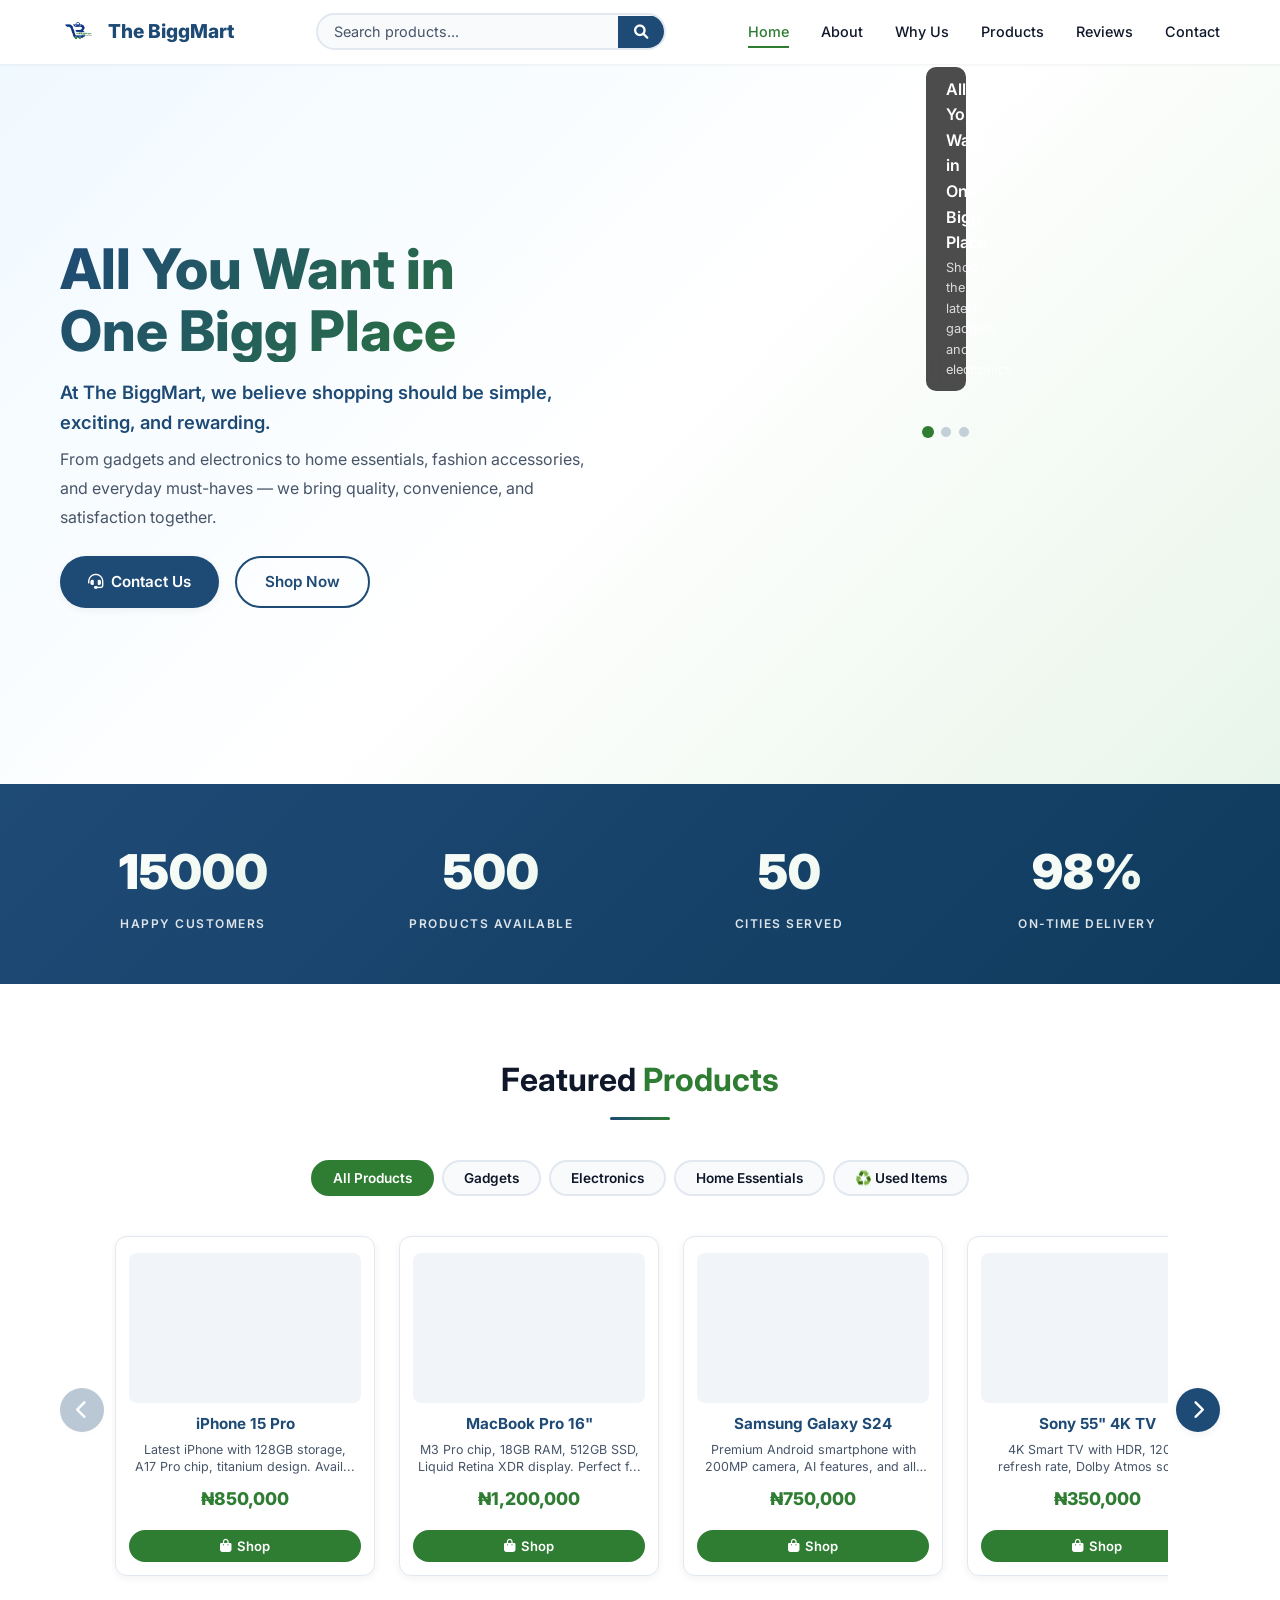
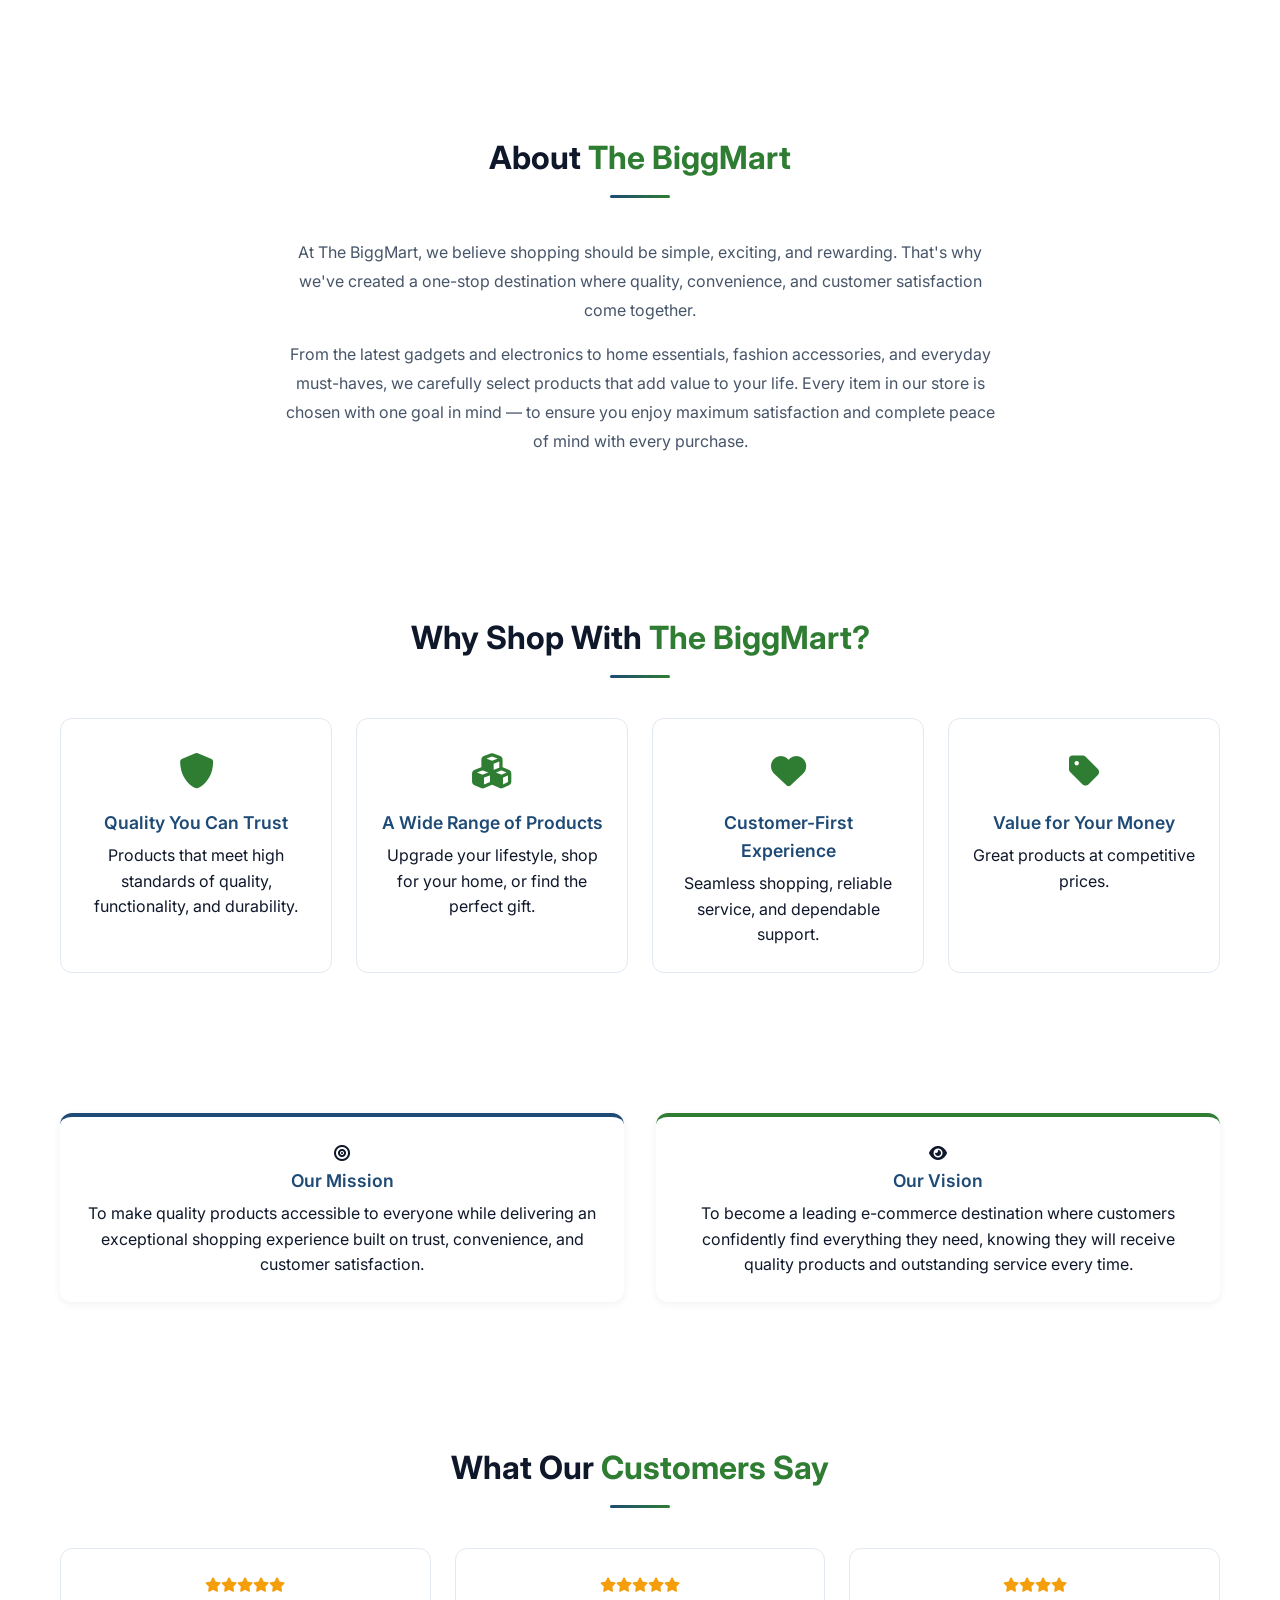
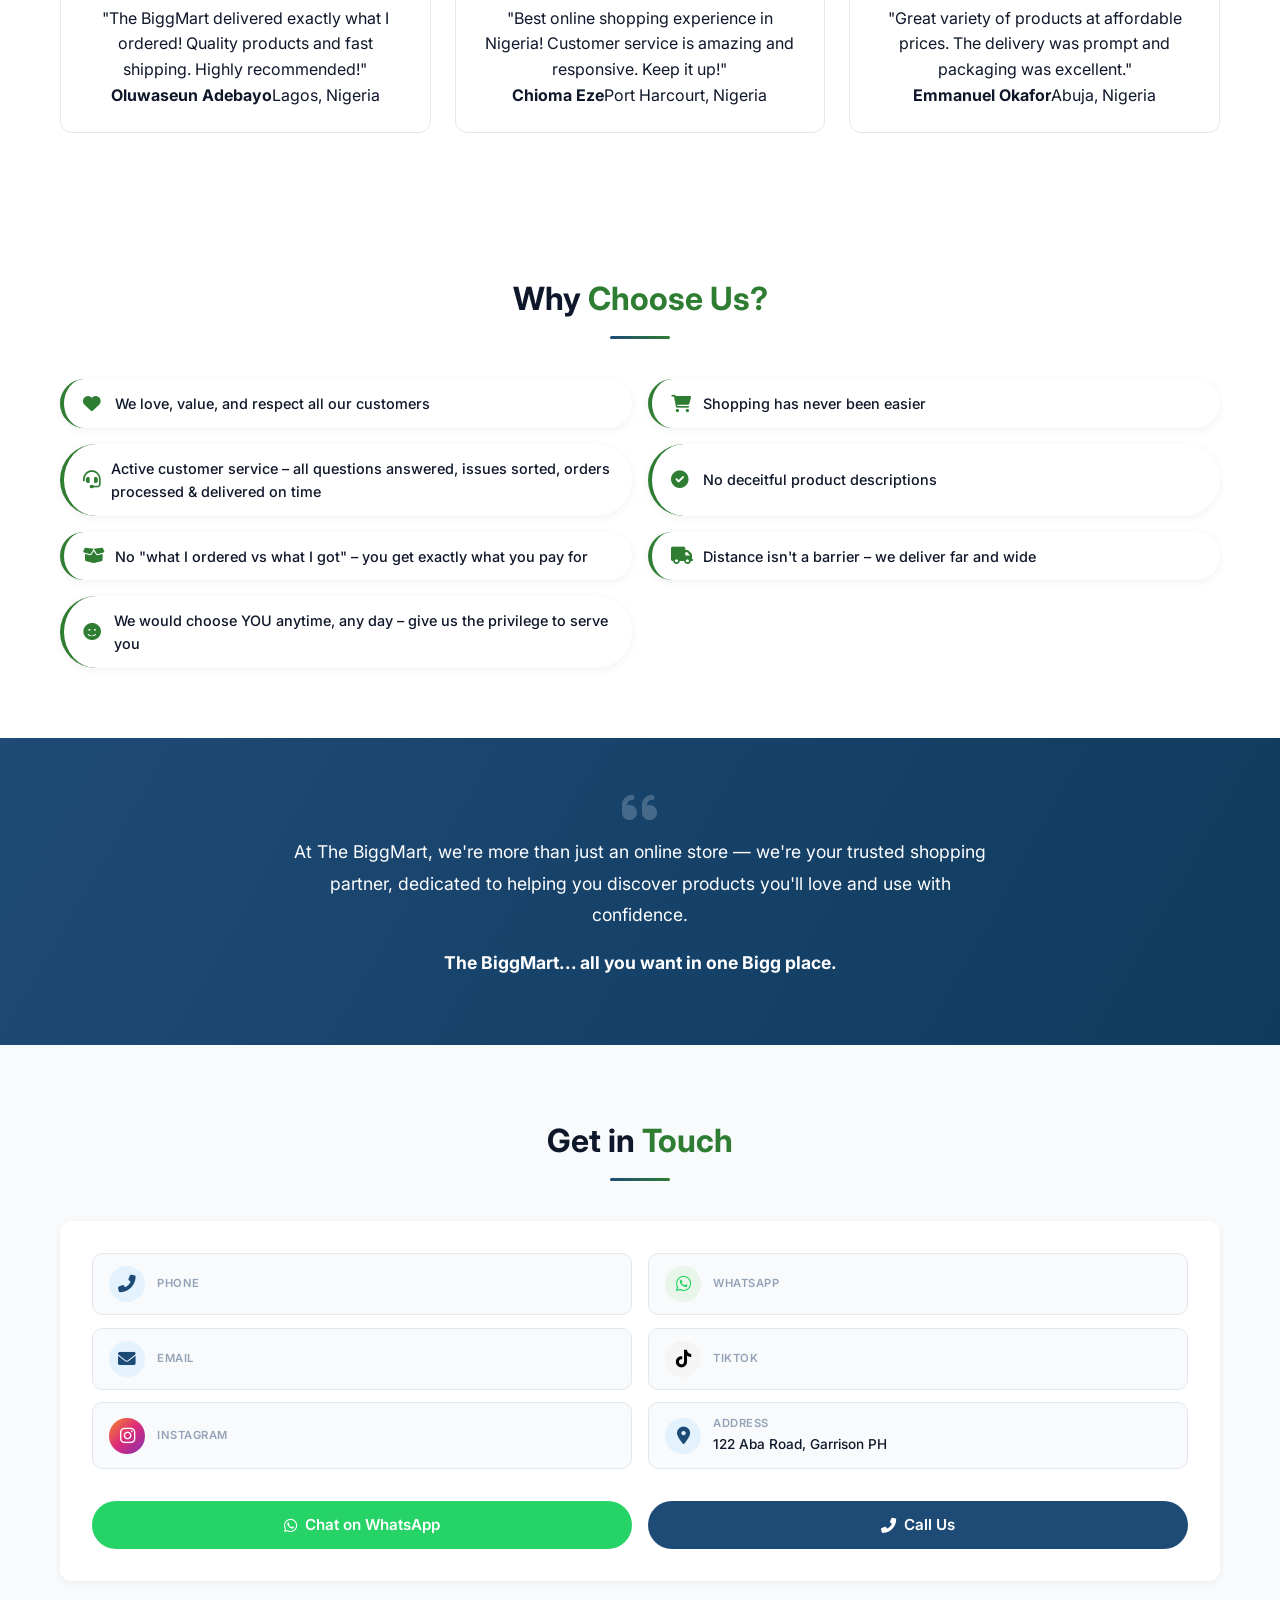
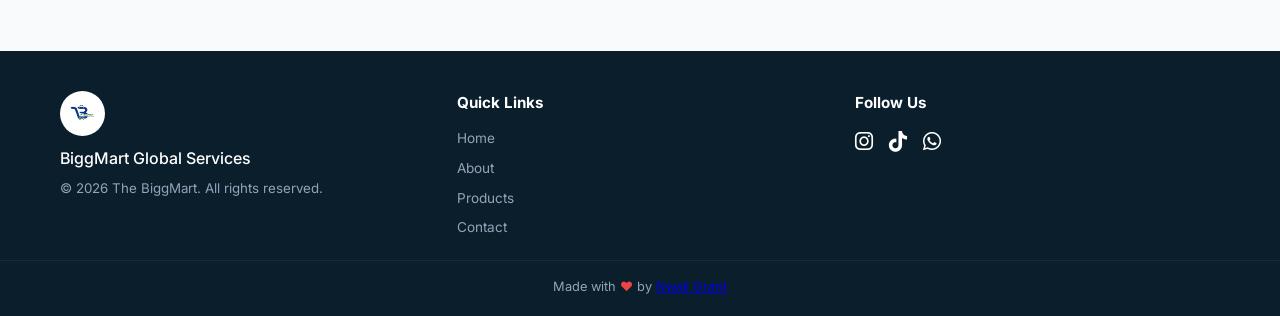
==== commit f624c19b: "Remove product modal navigation icons and additional images feature" ====
--- a/index.html
+++ b/index.html
@@ -4,42 +4,29 @@
   <meta charset="UTF-8">
   <meta name="viewport" content="width=device-width, initial-scale=1.0, viewport-fit=cover">
   
-  <!-- ====== FAVICON ====== -->
+  <!-- Favicon -->
   <link rel="icon" type="image/png" sizes="32x32" href="./assets/logo.png">
-  <link rel="icon" type="image/png" sizes="16x16" href="./assets/logo.png">
   <link rel="apple-touch-icon" href="./assets/logo.png">
   
-  <!-- ====== OPEN GRAPH META TAGS (For Social Sharing) ====== -->
+  <!-- Open Graph -->
   <meta property="og:title" content="The BiggMart - All You Want in One Bigg Place" />
-  <meta property="og:description" content="Shop the latest gadgets, electronics, home essentials, and more. Quality products at competitive prices with fast delivery." />
+  <meta property="og:description" content="Shop the latest gadgets, electronics, home essentials, and more." />
   <meta property="og:image" content="https://biggmart.vercel.app/assets/logo.png" />
-  <meta property="og:image:width" content="1200" />
-  <meta property="og:image:height" content="630" />
   <meta property="og:url" content="https://biggmart.vercel.app/" />
   <meta property="og:type" content="website" />
   <meta name="twitter:card" content="summary_large_image" />
-  <meta name="twitter:title" content="The BiggMart - All You Want in One Bigg Place" />
-  <meta name="twitter:description" content="Shop the latest gadgets, electronics, home essentials, and more. Quality products at competitive prices with fast delivery." />
-  <meta name="twitter:image" content="https://biggmart.vercel.app/assets/logo.png" />
-  
-<!-- ====== SEO META TAGS ====== -->
-<title>The BiggMart - All You Want in One Bigg Place</title>
-<meta name="description" content="Shop gadgets, electronics, home essentials, fashion, and more at The BiggMart. Quality products, competitive prices, and fast delivery in Nigeria." />
-<meta name="keywords" content="BiggMart, online shopping Nigeria, gadgets, electronics, home essentials, fashion, e-commerce, buy online" />
-<meta name="robots" content="index, follow" />
-<link rel="canonical" href="https://biggmart.vercel.app/" />
-  
-  <!-- Google Fonts & Font Awesome Icons -->
+  
+  <title>The BiggMart | All You Want in One Bigg Place</title>
+  
+  <!-- Fonts & Icons -->
   <link href="https://fonts.googleapis.com/css2?family=Inter:opsz,wght@14..32,300;14..32,400;14..32,600;14..32,700;14..32,800&display=swap" rel="stylesheet">
   <link rel="stylesheet" href="https://cdnjs.cloudflare.com/ajax/libs/font-awesome/6.0.0-beta3/css/all.min.css">
-  <!-- SweetAlert2 CDN -->
   <script src="https://cdn.jsdelivr.net/npm/sweetalert2@11"></script>
-  <!-- External Stylesheet -->
   <link rel="stylesheet" href="style.css">
 </head>
 <body>
 
-  <!-- ======================= LOADING SPINNER ======================= -->
+  <!-- Loading Spinner -->
   <div id="loadingSpinner" class="loading-spinner">
     <div class="spinner"></div>
     <p>Loading The BiggMart...</p>
@@ -47,13 +34,20 @@
 
   <div id="mainContent" style="display: none;">
   
-    <!-- ======================= HEADER / NAVIGATION ======================= -->
+    <!-- ===== HEADER / NAVIGATION ===== -->
     <header class="site-header">
       <nav class="navbar container">
         <div class="logo-area">
           <img src="./assets/logo.png" alt="The BiggMart Logo" class="logo-img">
           <span class="brand-name">The BiggMart</span>
         </div>
+        
+        <!-- ===== SEARCH BAR ===== -->
+        <div class="search-container">
+          <input type="text" id="searchInput" placeholder="Search products..." class="search-input">
+          <button id="searchBtn" class="search-btn"><i class="fas fa-search"></i></button>
+        </div>
+        
         <button class="mobile-menu-btn" id="mobileMenuBtn" aria-label="Menu">
           <i class="fas fa-bars"></i>
         </button>
@@ -69,7 +63,7 @@
     </header>
 
     <main>
-      <!-- ======================= HERO SECTION ======================= -->
+      <!-- ===== HERO SECTION ===== -->
       <section id="hero" class="hero">
         <div class="container hero-grid">
           <div class="hero-content">
@@ -88,9 +82,9 @@
         </div>
       </section>
 
-      <!-- ======================= COUNTER STATS ======================= -->
+      <!-- ===== COUNTER STATS ===== -->
       <section class="counter-stats">
-        <div class="container stats-grid" id="statsGrid">
+        <div class="container stats-grid">
           <div class="stat-item">
             <div class="stat-number" id="statCustomers">0</div>
             <div class="stat-label">Happy Customers</div>
@@ -107,34 +101,36 @@
             <i class="fas fa-city stat-icon"></i>
           </div>
           <div class="stat-item">
-            <div class="stat-number" id="statDelivery">0<span id="statDeliverySuffix">%</span></div>
+            <div class="stat-number" id="statDelivery">0%</div>
             <div class="stat-label">On-Time Delivery</div>
             <i class="fas fa-truck stat-icon"></i>
           </div>
         </div>
       </section>
 
-      <!-- ======================= PRODUCTS SECTION ======================= -->
+      <!-- ===== PRODUCTS SECTION ===== -->
       <section id="products" class="products-section section-padding">
         <div class="container">
           <h2 class="section-title">Featured <span class="green-text">Products</span></h2>
           
+          <!-- Category Filters -->
           <div class="category-filters" id="categoryFilters">
             <button class="filter-btn active" data-category="all">All Products</button>
             <button class="filter-btn" data-category="gadgets">Gadgets</button>
             <button class="filter-btn" data-category="electronics">Electronics</button>
             <button class="filter-btn" data-category="home">Home Essentials</button>
+            <button class="filter-btn" data-category="used">♻️ Used Items</button>
           </div>
 
           <div class="carousel-container">
-            <button class="carousel-btn prev-btn" id="prevBtn" aria-label="Previous"><i class="fas fa-chevron-left"></i></button>
+            <button class="carousel-btn prev-btn" id="prevBtn"><i class="fas fa-chevron-left"></i></button>
             <div class="carousel-track" id="carouselTrack"></div>
-            <button class="carousel-btn next-btn" id="nextBtn" aria-label="Next"><i class="fas fa-chevron-right"></i></button>
-          </div>
-        </div>
-      </section>
-
-      <!-- ======================= ABOUT SECTION ======================= -->
+            <button class="carousel-btn next-btn" id="nextBtn"><i class="fas fa-chevron-right"></i></button>
+          </div>
+        </div>
+      </section>
+
+      <!-- ===== ABOUT ===== -->
       <section id="about" class="about section-padding">
         <div class="container">
           <h2 class="section-title">About <span class="green-text">The BiggMart</span></h2>
@@ -145,7 +141,7 @@
         </div>
       </section>
 
-      <!-- ======================= WHY SHOP WITH US ======================= -->
+      <!-- ===== WHY SHOP ===== -->
       <section id="why-shop" class="why-shop section-padding light-bg">
         <div class="container">
           <h2 class="section-title">Why Shop With <span class="green-text">The BiggMart?</span></h2>
@@ -174,7 +170,7 @@
         </div>
       </section>
 
-      <!-- ======================= MISSION & VISION ======================= -->
+      <!-- ===== MISSION & VISION ===== -->
       <section class="mission-vision section-padding">
         <div class="container two-col-grid">
           <div class="mission-box">
@@ -190,7 +186,7 @@
         </div>
       </section>
 
-      <!-- ======================= TESTIMONIALS ======================= -->
+      <!-- ===== TESTIMONIALS ===== -->
       <section id="testimonials" class="testimonials section-padding light-bg">
         <div class="container">
           <h2 class="section-title">What Our <span class="green-text">Customers Say</span></h2>
@@ -198,7 +194,7 @@
         </div>
       </section>
 
-      <!-- ======================= WHY CHOOSE US ======================= -->
+      <!-- ===== WHY CHOOSE US ===== -->
       <section id="choose-us" class="choose-us section-padding">
         <div class="container">
           <h2 class="section-title">Why <span class="green-text">Choose Us?</span></h2>
@@ -214,7 +210,7 @@
         </div>
       </section>
 
-      <!-- ======================= CLOSING STATEMENT ======================= -->
+      <!-- ===== CLOSING STATEMENT ===== -->
       <section class="closing-statement">
         <div class="container">
           <div class="quote-block">
@@ -225,37 +221,71 @@
         </div>
       </section>
 
-      <!-- ======================= CONTACT SECTION ======================= -->
+      <!-- ===== CONTACT SECTION ===== -->
       <section id="contact" class="contact-section section-padding">
         <div class="container">
           <h2 class="section-title">Get in <span class="green-text">Touch</span></h2>
+          
           <div class="contact-wrapper">
-            <div class="contact-info">
-              <div class="contact-detail" data-type="phone">
-                <i class="fas fa-phone-alt blue-icon"></i> 
-                <strong>Phone:</strong> <span class="contact-value">09036091718, 09029194447</span>
+            <!-- Contact Info -->
+            <div class="contact-info-grid">
+              
+              <!-- Row 1: Phone & WhatsApp -->
+              <div class="contact-row">
+                <div class="contact-detail" data-type="phone">
+                  <i class="fas fa-phone-alt blue-icon"></i>
+                  <div class="contact-text">
+                    <span class="contact-label">Phone</span>
+                    <!-- <span class="contact-value">09036091718, 09029194447</span> -->
+                  </div>
+                </div>
+                <div class="contact-detail" data-type="whatsapp">
+                  <i class="fab fa-whatsapp green-icon"></i>
+                  <div class="contact-text">
+                    <span class="contact-label">WhatsApp</span>
+                    <!-- <span class="contact-value">09025188180</span> -->
+                  </div>
+                </div>
               </div>
-              <div class="contact-detail" data-type="whatsapp">
-                <i class="fab fa-whatsapp green-icon"></i> 
-                <strong>WhatsApp:</strong> <span class="contact-value">09025188180</span>
+              
+              <!-- Row 2: Email & TikTok -->
+              <div class="contact-row">
+                <div class="contact-detail" data-type="email">
+                  <i class="fas fa-envelope blue-icon"></i>
+                  <div class="contact-text">
+                    <span class="contact-label">Email</span>
+                    <!-- <span class="contact-value">biggmart.service@gmail.com</span> -->
+                  </div>
+                </div>
+                <div class="contact-detail" data-type="tiktok">
+                  <i class="fab fa-tiktok"></i>
+                  <div class="contact-text">
+                    <span class="contact-label">TikTok</span>
+                    <!-- <span class="contact-value">@biggmart.ww</span> -->
+                  </div>
+                </div>
               </div>
-              <div class="contact-detail" data-type="email">
-                <i class="fas fa-envelope blue-icon"></i> 
-                <strong>Email:</strong> <span class="contact-value">biggmart.service@gmail.com</span>
+              
+              <!-- Row 3: Instagram & Address -->
+              <div class="contact-row">
+                <div class="contact-detail" data-type="instagram">
+                  <i class="fab fa-instagram"></i>
+                  <div class="contact-text">
+                    <span class="contact-label">Instagram</span>
+                    <!-- <span class="contact-value">@the_biggmart</span> -->
+                  </div>
+                </div>
+                <div class="contact-detail" data-type="address">
+                  <i class="fas fa-map-marker-alt blue-icon"></i>
+                  <div class="contact-text">
+                    <span class="contact-label">Address</span>
+                    <span class="contact-value">122 Aba Road, Garrison PH</span>
+                  </div>
+                </div>
               </div>
-              <div class="contact-detail" data-type="tiktok">
-                <i class="fab fa-tiktok"></i> 
-                <strong>TikTok:</strong> <span class="contact-value">biggmart.ng</span>
-              </div>
-              <div class="contact-detail" data-type="instagram">
-                <i class="fab fa-instagram"></i> 
-                <strong>Instagram:</strong> <span class="contact-value">the_biggmart</span>
-              </div>
-              <div class="contact-detail" data-type="address">
-                <i class="fas fa-map-marker-alt blue-icon"></i> 
-                <strong>Address:</strong> <span class="contact-value">122 Aba Road, Garrison PH.</span>
-              </div>
-            </div>
+            </div>
+            
+            <!-- Action Buttons -->
             <div class="contact-actions">
               <a href="https://wa.me/09025188180" target="_blank" class="btn btn-wa">
                 <i class="fab fa-whatsapp"></i> Chat on WhatsApp
@@ -269,7 +299,7 @@
       </section>
     </main>
 
-    <!-- ======================= FOOTER ======================= -->
+    <!-- ===== FOOTER ===== -->
     <footer class="site-footer">
       <div class="container footer-content">
         <div class="footer-brand">
@@ -289,9 +319,9 @@
         <div class="footer-social">
           <h4>Follow Us</h4>
           <div class="social-icons">
-            <a href="https://www.instagram.com/the_biggmart" target="_blank" rel="noopener noreferrer"><i class="fab fa-instagram"></i></a>
-            <a href="https://www.tiktok.com/@biggmart.ng" target="_blank" rel="noopener noreferrer"><i class="fab fa-tiktok"></i></a>
-            <a href="https://wa.me/09025188180" target="_blank" rel="noopener noreferrer"><i class="fab fa-whatsapp"></i></a>
+            <a href="https://www.instagram.com/the_biggmart" target="_blank"><i class="fab fa-instagram"></i></a>
+            <a href="https://www.tiktok.com/@biggmart.ww" target="_blank"><i class="fab fa-tiktok"></i></a>
+            <a href="https://wa.me/09025188180" target="_blank"><i class="fab fa-whatsapp"></i></a>
           </div>
         </div>
       </div>
@@ -302,14 +332,13 @@
       </div>
     </footer>
 
-    <!-- ======================= BACK TO TOP BUTTON ======================= -->
+    <!-- Back to Top -->
     <button id="backToTopBtn" class="back-to-top" title="Go to top">
       <i class="fas fa-arrow-up"></i>
     </button>
 
   </div>
 
-  <!-- ======================= JAVASCRIPT ======================= -->
-  <script src="script.js?v=10"></script>
+  <script src="script.js?v=12"></script>
 </body>
 </html>
--- a/style.css
+++ b/style.css
@@ -1,10 +1,9 @@
-/* ===============================
-   THE BIGGMART - PROFESSIONAL FINAL
-   Desktop: Carousel | Mobile: Grid
-   Description fixed inside card
-   =============================== */
-
-/* ===== CSS Variables ===== */
+/* ============================================================
+   THE BIGGMART - COMPLETE STYLES
+   FIXED: Contact layout, TikTok, Double column mobile, footer logo
+   BEAUTIFUL PRODUCT MODAL - NON-SCROLLABLE
+   ============================================================ */
+
 :root {
   --blue: #1e4a76;
   --blue-dark: #0f3b5e;
@@ -24,14 +23,10 @@
   --transition: all 0.3s cubic-bezier(0.4, 0, 0.2, 1);
 }
 
-* {
-  margin: 0;
-  padding: 0;
-  box-sizing: border-box;
-}
+* { margin: 0; padding: 0; box-sizing: border-box; }
 
 body {
-  font-family: 'Inter', -apple-system, BlinkMacSystemFont, sans-serif;
+  font-family: 'Inter', -apple-system, sans-serif;
   background: var(--white);
   color: var(--text-dark);
   line-height: 1.6;
@@ -44,11 +39,9 @@
   padding: 0 20px;
 }
 
-.section-padding {
-  padding: 70px 0;
-}
-
-/* ===== Typography ===== */
+.section-padding { padding: 70px 0; }
+
+/* ===== TYPOGRAPHY ===== */
 h1 {
   font-size: 3.2rem;
   font-weight: 800;
@@ -59,27 +52,22 @@
   -webkit-text-fill-color: transparent;
   background-clip: text;
 }
-
 h2 {
   font-size: 2rem;
   font-weight: 700;
   margin-bottom: 2rem;
   text-align: center;
-  color: var(--text-dark);
-}
-
+}
 h3 {
   font-size: 1.1rem;
   font-weight: 600;
   color: var(--blue);
   margin-bottom: 0.4rem;
 }
-
 .section-title {
   text-align: center;
   margin-bottom: 2.5rem;
 }
-
 .section-title:after {
   content: '';
   display: block;
@@ -89,12 +77,9 @@
   margin: 12px auto 0;
   border-radius: 2px;
 }
-
-.green-text {
-  color: var(--green);
-}
-
-/* ===== Buttons ===== */
+.green-text { color: var(--green); }
+
+/* ===== BUTTONS ===== */
 .btn {
   display: inline-flex;
   align-items: center;
@@ -109,57 +94,26 @@
   border: none;
   font-family: inherit;
 }
-
-.btn-primary {
-  background: var(--blue);
-  color: var(--white);
-  box-shadow: var(--shadow-sm);
-}
-.btn-primary:hover {
-  background: var(--green);
-  transform: translateY(-2px);
-  box-shadow: var(--shadow-md);
-}
-
-.btn-outline {
-  background: transparent;
-  border: 2px solid var(--blue);
-  color: var(--blue);
-}
-.btn-outline:hover {
-  background: var(--blue);
-  color: var(--white);
-}
-
-.btn-wa {
-  background: #25D366;
-  color: white;
-}
-.btn-wa:hover {
-  background: #128C7E;
-  transform: translateY(-2px);
-}
-
-.btn-call {
-  background: var(--blue);
-  color: white;
-}
-.btn-call:hover {
-  background: var(--green);
-  transform: translateY(-2px);
-}
+.btn-primary { background: var(--blue); color: var(--white); box-shadow: var(--shadow-sm); }
+.btn-primary:hover { background: var(--green); transform: translateY(-2px); box-shadow: var(--shadow-md); }
+.btn-outline { background: transparent; border: 2px solid var(--blue); color: var(--blue); }
+.btn-outline:hover { background: var(--blue); color: var(--white); }
+.btn-wa { background: #25D366; color: white; }
+.btn-wa:hover { background: #128C7E; transform: translateY(-2px); }
+.btn-call { background: var(--blue); color: white; }
+.btn-call:hover { background: var(--green); transform: translateY(-2px); }
 
 .btn-shop {
   display: inline-flex;
   align-items: center;
   gap: 6px;
-  padding: 8px 20px;
+  padding: 8px 16px;
   background: var(--green);
   color: white;
   border-radius: 50px;
   text-decoration: none;
   font-weight: 600;
-  font-size: 0.85rem;
+  font-size: 0.82rem;
   transition: var(--transition);
   border: none;
   cursor: pointer;
@@ -167,20 +121,50 @@
   justify-content: center;
   width: 100%;
 }
-.btn-shop:hover {
-  background: var(--green-dark);
-  transform: translateY(-2px);
-}
-.btn-shop.btn-disabled {
-  background: #94a3b8;
-  cursor: not-allowed;
-  opacity: 0.7;
-}
-.btn-shop.btn-disabled:hover {
-  transform: none;
-}
-
-/* ===== Loading Spinner ===== */
+.btn-shop:hover { background: var(--green-dark); transform: translateY(-2px); }
+.btn-shop.btn-disabled { background: #94a3b8; cursor: not-allowed; opacity: 0.7; }
+.btn-shop.btn-disabled:hover { transform: none; }
+
+/* ===== SEARCH BAR ===== */
+.search-container {
+  display: flex;
+  align-items: center;
+  gap: 0;
+  background: var(--off-white);
+  border-radius: 50px;
+  border: 2px solid var(--gray-border);
+  overflow: hidden;
+  transition: var(--transition);
+  flex: 1;
+  max-width: 350px;
+}
+.search-container:focus-within {
+  border-color: var(--blue);
+  box-shadow: 0 0 0 3px rgba(30,74,118,0.1);
+}
+.search-input {
+  flex: 1;
+  padding: 8px 16px;
+  border: none;
+  background: transparent;
+  font-size: 0.9rem;
+  font-family: inherit;
+  outline: none;
+  min-width: 120px;
+}
+.search-input::placeholder { color: var(--text-muted); }
+.search-btn {
+  background: var(--blue);
+  color: white;
+  border: none;
+  padding: 8px 16px;
+  cursor: pointer;
+  transition: var(--transition);
+  font-size: 0.9rem;
+}
+.search-btn:hover { background: var(--green); }
+
+/* ===== LOADING SPINNER ===== */
 .loading-spinner {
   position: fixed;
   inset: 0;
@@ -191,7 +175,6 @@
   align-items: center;
   z-index: 9999;
 }
-
 .spinner {
   width: 48px;
   height: 48px;
@@ -200,18 +183,10 @@
   border-radius: 50%;
   animation: spin 0.8s linear infinite;
 }
-
-@keyframes spin {
-  to { transform: rotate(360deg); }
-}
-
-.loading-spinner p {
-  margin-top: 16px;
-  color: var(--blue);
-  font-weight: 500;
-}
-
-/* ===== Navbar ===== */
+@keyframes spin { to { transform: rotate(360deg); } }
+.loading-spinner p { margin-top: 16px; color: var(--blue); font-weight: 500; }
+
+/* ===== NAVBAR ===== */
 .site-header {
   background: var(--white);
   box-shadow: 0 1px 3px rgba(0,0,0,0.06);
@@ -219,48 +194,19 @@
   top: 0;
   z-index: 1000;
 }
-
 .navbar {
   display: flex;
   justify-content: space-between;
   align-items: center;
   padding: 0.8rem 20px;
-}
-
-.logo-area {
-  display: flex;
-  align-items: center;
-  gap: 10px;
-}
-
-.logo-img {
-  height: 38px;
-  width: auto;
-}
-
-.brand-name {
-  font-size: 1.2rem;
-  font-weight: 800;
-  color: var(--blue);
-}
-
-.mobile-menu-btn {
-  display: none;
-  background: none;
-  border: none;
-  font-size: 1.5rem;
-  color: var(--blue);
-  cursor: pointer;
-  padding: 4px;
-}
-
-.nav-menu {
-  display: flex;
-  gap: 2rem;
-  list-style: none;
-  align-items: center;
-}
-
+  gap: 1rem;
+  flex-wrap: wrap;
+}
+.logo-area { display: flex; align-items: center; gap: 10px; }
+.logo-img { height: 38px; width: auto; }
+.brand-name { font-size: 1.2rem; font-weight: 800; color: var(--blue); }
+.mobile-menu-btn { display: none; background: none; border: none; font-size: 1.5rem; color: var(--blue); cursor: pointer; padding: 4px; }
+.nav-menu { display: flex; gap: 2rem; list-style: none; align-items: center; }
 .nav-menu li a {
   text-decoration: none;
   color: var(--text-dark);
@@ -271,12 +217,9 @@
   transition: var(--transition);
 }
 .nav-menu li a:hover,
-.nav-menu li a.active {
-  color: var(--green);
-  border-bottom-color: var(--green);
-}
-
-/* ===== Hero ===== */
+.nav-menu li a.active { color: var(--green); border-bottom-color: var(--green); }
+
+/* ===== HERO ===== */
 .hero {
   padding: 70px 0;
   background: linear-gradient(135deg, #f0f9ff 0%, #ffffff 50%, #e8f5e9 100%);
@@ -284,25 +227,14 @@
   display: flex;
   align-items: center;
 }
-
 .hero-grid {
   display: grid;
   grid-template-columns: 1fr 1fr;
   gap: 4rem;
   align-items: center;
 }
-
-.hero-content h1 {
-  font-size: 3.5rem;
-}
-
-.hero-subhead {
-  font-size: 1.15rem;
-  font-weight: 600;
-  color: var(--blue);
-  margin: 0.5rem 0;
-}
-
+.hero-content h1 { font-size: 3.5rem; }
+.hero-subhead { font-size: 1.15rem; font-weight: 600; color: var(--blue); margin: 0.5rem 0; }
 .hero-brief {
   color: var(--text-muted);
   font-size: 1rem;
@@ -310,81 +242,20 @@
   margin-bottom: 1.5rem;
   max-width: 540px;
 }
-
-.hero-buttons {
-  display: flex;
-  gap: 1rem;
-  flex-wrap: wrap;
-}
-
-.hero-visual {
-  display: flex;
-  flex-direction: column;
-  align-items: center;
-  width: 100%;
-}
-
-/* ===== HERO SLIDES - FIXED ===== */
-.hero-slide {
-  display: none;
-  animation: fadeIn 0.6s ease;
-  position: relative;
+.hero-buttons { display: flex; gap: 1rem; flex-wrap: wrap; }
+
+.hero-visual { display: flex; flex-direction: column; align-items: center; }
+.hero-slide { display: none; animation: fadeIn 0.6s ease; position: relative; }
+.hero-slide.active { display: block; }
+.hero-slide img {
   width: 100%;
   max-width: 480px;
-  margin: 0 auto;
-}
-
-.hero-slide.active {
-  display: block;
-}
-
-.hero-slide img {
-  width: 100%;
-  height: auto;
-  max-height: 480px;
+  height: 400px;
   object-fit: cover;
   border-radius: 20px;
   box-shadow: 0 20px 60px rgba(0,0,0,0.1);
-  display: block;
-}
-
-.hero-caption {
-  position: absolute;
-  bottom: 20px;
-  left: 50%;
-  transform: translateX(-50%);
-  background: rgba(0,0,0,0.75);
-  backdrop-filter: blur(8px);
-  -webkit-backdrop-filter: blur(8px);
-  color: white;
-  padding: 12px 24px;
-  border-radius: 12px;
-  text-align: center;
-  width: 90%;
-  max-width: 320px;
-  pointer-events: none;
-}
-
-.hero-caption h3 {
-  color: white;
-  font-size: 1rem;
-  font-weight: 700;
-  margin-bottom: 2px;
-}
-
-.hero-caption p {
-  color: rgba(255,255,255,0.85);
-  font-size: 0.8rem;
-  margin: 0;
-}
-
-.hero-dots {
-  display: flex;
-  gap: 8px;
-  margin-top: 16px;
-  justify-content: center;
-}
-
+}
+.hero-dots { display: flex; gap: 8px; margin-top: 16px; }
 .hero-dots .dot {
   width: 10px;
   height: 10px;
@@ -392,112 +263,37 @@
   background: rgba(30,74,118,0.25);
   cursor: pointer;
   transition: var(--transition);
-  border: none;
-}
-
-.hero-dots .dot.active {
-  background: var(--green);
-  transform: scale(1.2);
-}
-
-/* ===== Hero Responsive ===== */
-@media (max-width: 992px) {
-  .hero-grid {
-    gap: 2rem;
-  }
-  .hero-content h1 {
-    font-size: 2.5rem;
-  }
-  .hero-slide {
-    max-width: 400px;
-  }
-  .hero-slide img {
-    max-height: 400px;
-  }
-}
-
-@media (max-width: 768px) {
-  .hero {
-    padding: 40px 0;
-    min-height: auto;
-  }
-  .hero-grid {
-    grid-template-columns: 1fr;
-    gap: 2rem;
-    text-align: center;
-  }
-  .hero-content h1 {
-    font-size: 2rem;
-  }
-  .hero-brief {
-    max-width: 100%;
-  }
-  .hero-buttons {
-    justify-content: center;
-  }
-  .hero-slide {
-    max-width: 320px;
-  }
-  .hero-slide img {
-    max-height: 320px;
-  }
-  .hero-caption {
-    padding: 8px 16px;
-    max-width: 280px;
-    bottom: 12px;
-  }
-  .hero-caption h3 {
-    font-size: 0.85rem;
-  }
-  .hero-caption p {
-    font-size: 0.7rem;
-  }
-}
-
-@media (max-width: 480px) {
-  .hero-content h1 {
-    font-size: 1.8rem;
-  }
-  .btn {
-    padding: 10px 20px;
-    font-size: 0.85rem;
-  }
-  .container {
-    padding: 0 16px;
-  }
-  .hero-slide {
-    max-width: 280px;
-  }
-  .hero-slide img {
-    max-height: 280px;
-  }
-  .hero-caption {
-    padding: 6px 12px;
-    max-width: 240px;
-    bottom: 8px;
-  }
-  .hero-caption h3 {
-    font-size: 0.75rem;
-  }
-  .hero-caption p {
-    font-size: 0.65rem;
-  }
-}
-
-/* ===== Counter Stats ===== */
+}
+.hero-dots .dot.active { background: var(--green); transform: scale(1.2); }
+.hero-caption {
+  position: absolute;
+  bottom: 20px;
+  left: 50%;
+  transform: translateX(-50%);
+  background: rgba(0,0,0,0.7);
+  backdrop-filter: blur(8px);
+  color: white;
+  padding: 10px 20px;
+  border-radius: 10px;
+  text-align: center;
+  width: 80%;
+  max-width: 320px;
+}
+.hero-caption h3 { color: white; font-size: 1rem; margin-bottom: 2px; }
+.hero-caption p { font-size: 0.8rem; opacity: 0.8; }
+
+/* ===== COUNTER STATS ===== */
 .counter-stats {
   background: linear-gradient(135deg, var(--blue), var(--blue-dark));
   padding: 50px 0;
   color: white;
 }
-
 .stats-grid {
   display: grid;
   grid-template-columns: repeat(4, 1fr);
   gap: 2rem;
   text-align: center;
 }
-
 .stat-number {
   font-size: 3rem;
   font-weight: 900;
@@ -507,43 +303,13 @@
   -webkit-text-fill-color: transparent;
   background-clip: text;
 }
-
-.stat-label {
-  font-size: 0.75rem;
-  text-transform: uppercase;
-  letter-spacing: 1.5px;
-  font-weight: 600;
-  opacity: 0.85;
-}
-
-@media (max-width: 768px) {
-  .stats-grid {
-    grid-template-columns: repeat(2, 1fr);
-    gap: 1.2rem;
-  }
-  .stat-number {
-    font-size: 2.2rem;
-  }
-}
-
-@media (max-width: 480px) {
-  .stats-grid {
-    gap: 0.8rem;
-  }
-  .stat-number {
-    font-size: 1.8rem;
-  }
-}
+.stat-label { font-size: 0.75rem; text-transform: uppercase; letter-spacing: 1.5px; font-weight: 600; opacity: 0.85; }
+.stat-icon { display: none; }
 
 /* ============================================================
-   PRODUCTS - CAROUSEL ON DESKTOP, GRID ON MOBILE
+   PRODUCTS - MOBILE DOUBLE COLUMN (FIXED)
    ============================================================ */
-
-.products-section {
-  background: var(--white);
-  overflow: hidden;
-}
-
+.products-section { background: var(--white); overflow: hidden; }
 .category-filters {
   display: flex;
   justify-content: center;
@@ -551,7 +317,6 @@
   flex-wrap: wrap;
   margin-bottom: 2rem;
 }
-
 .filter-btn {
   padding: 8px 20px;
   background: var(--off-white);
@@ -565,20 +330,14 @@
   color: var(--text-dark);
 }
 .filter-btn:hover,
-.filter-btn.active {
-  background: var(--green);
-  border-color: var(--green);
-  color: white;
-}
-
-/* ===== CAROUSEL CONTAINER ===== */
+.filter-btn.active { background: var(--green); border-color: var(--green); color: white; }
+
 .carousel-container {
   position: relative;
   display: flex;
   align-items: center;
   gap: 0.5rem;
 }
-
 .carousel-track {
   display: flex;
   overflow-x: auto;
@@ -589,12 +348,8 @@
   flex: 1;
   -webkit-overflow-scrolling: touch;
 }
-
-.carousel-track::-webkit-scrollbar {
-  display: none;
-}
-
-/* ===== CAROUSEL BUTTONS ===== */
+.carousel-track::-webkit-scrollbar { display: none; }
+
 .carousel-btn {
   background: var(--blue);
   color: white;
@@ -612,18 +367,8 @@
   box-shadow: var(--shadow-sm);
   z-index: 2;
 }
-
-.carousel-btn:hover {
-  background: var(--green);
-  transform: scale(1.05);
-  box-shadow: var(--shadow-md);
-}
-
-.carousel-btn:disabled {
-  opacity: 0.3;
-  cursor: not-allowed;
-  transform: none;
-}
+.carousel-btn:hover { background: var(--green); transform: scale(1.05); box-shadow: var(--shadow-md); }
+.carousel-btn:disabled { opacity: 0.3; cursor: not-allowed; transform: none; }
 
 /* ===== PRODUCT CARD ===== */
 .product-card {
@@ -639,13 +384,9 @@
   flex-direction: column;
   box-shadow: var(--shadow-sm);
   height: 340px;
-}
-
-.product-card:hover {
-  transform: translateY(-6px);
-  box-shadow: var(--shadow-lg);
-  border-color: var(--green-light);
-}
+  cursor: pointer;
+}
+.product-card:hover { transform: translateY(-6px); box-shadow: var(--shadow-lg); border-color: var(--green-light); }
 
 .product-image {
   width: 100%;
@@ -657,17 +398,13 @@
   background: var(--gray-light);
   position: relative;
 }
-
 .product-img {
   width: 100%;
   height: 100%;
   object-fit: cover;
   transition: transform 0.5s ease;
 }
-.product-card:hover .product-img {
-  transform: scale(1.05);
-}
-
+.product-card:hover .product-img { transform: scale(1.05); }
 .sold-out-badge {
   position: absolute;
   top: 8px;
@@ -679,7 +416,6 @@
   font-size: 0.6rem;
   font-weight: 700;
 }
-
 .product-card h3 {
   font-size: 0.95rem;
   font-weight: 700;
@@ -690,8 +426,6 @@
   text-overflow: ellipsis;
   flex-shrink: 0;
 }
-
-/* ===== DESCRIPTION - FIXED INSIDE CARD ===== */
 .product-description {
   font-size: 0.78rem;
   color: var(--text-muted);
@@ -706,7 +440,6 @@
   margin-bottom: 0.4rem;
   padding: 0 4px;
 }
-
 .product-price {
   font-size: 1.1rem;
   font-weight: 800;
@@ -714,109 +447,423 @@
   flex-shrink: 0;
   margin-bottom: 0.5rem;
 }
-
-.product-card .btn-shop {
+.product-card .btn-shop { flex-shrink: 0; margin-top: auto; }
+
+/* ============================================================
+   CUSTOM PRODUCT MODAL - BEAUTIFUL & NON-SCROLLABLE
+   ============================================================ */
+
+.modal-overlay {
+    position: fixed;
+    inset: 0;
+    background: rgba(0, 0, 0, 0.6);
+    backdrop-filter: blur(8px);
+    z-index: 99999;
+    display: flex;
+    align-items: center;
+    justify-content: center;
+    padding: 20px;
+    animation: modalFadeIn 0.3s ease;
+}
+
+@keyframes modalFadeIn {
+    from { opacity: 0; transform: scale(0.95); }
+    to { opacity: 1; transform: scale(1); }
+}
+
+.modal-box {
+    background: white;
+    border-radius: 20px;
+    max-width: 500px;
+    width: 100%;
+    max-height: 95vh;
+    overflow: hidden;
+    box-shadow: 0 30px 80px rgba(0, 0, 0, 0.3);
+    position: relative;
+    animation: modalSlideUp 0.35s cubic-bezier(0.34, 1.56, 0.64, 1);
+}
+
+@keyframes modalSlideUp {
+    from { opacity: 0; transform: translateY(30px) scale(0.95); }
+    to { opacity: 1; transform: translateY(0) scale(1); }
+}
+
+/* Close Button */
+.modal-close-btn-top {
+    position: absolute;
+    top: 12px;
+    right: 12px;
+    width: 36px;
+    height: 36px;
+    border-radius: 50%;
+    border: none;
+    background: rgba(0, 0, 0, 0.5);
+    color: white;
+    font-size: 18px;
+    cursor: pointer;
+    z-index: 10;
+    transition: all 0.3s;
+    display: flex;
+    align-items: center;
+    justify-content: center;
+}
+
+.modal-close-btn-top:hover {
+    background: rgba(0, 0, 0, 0.8);
+    transform: rotate(90deg);
+}
+
+/* Product Modal */
+.product-modal {
+    padding: 0;
+    overflow: hidden;
+}
+
+/* Slider Container */
+.modal-slider-container {
+    position: relative;
+    width: 100%;
+    height: 280px;
+    background: #f1f5f9;
+    overflow: hidden;
+}
+
+.modal-slider-track {
+    width: 100%;
+    height: 100%;
+    position: relative;
+}
+
+.modal-slide {
+    position: absolute;
+    inset: 0;
+    opacity: 0;
+    transition: opacity 0.5s ease;
+    display: flex;
+    align-items: center;
+    justify-content: center;
+}
+
+.modal-slide.active {
+    opacity: 1;
+}
+
+.modal-slide img {
+    width: 100%;
+    height: 100%;
+    object-fit: cover;
+}
+
+/* Slider Navigation */
+.modal-slider-nav {
+    position: absolute;
+    top: 50%;
+    transform: translateY(-50%);
+    width: 36px;
+    height: 36px;
+    border-radius: 50%;
+    border: none;
+    background: rgba(255, 255, 255, 0.9);
+    color: #1e293b;
+    font-size: 20px;
+    cursor: pointer;
+    z-index: 5;
+    transition: all 0.3s;
+    box-shadow: 0 2px 8px rgba(0, 0, 0, 0.15);
+    display: flex;
+    align-items: center;
+    justify-content: center;
+}
+
+.modal-slider-nav:hover {
+    background: white;
+    transform: translateY(-50%) scale(1.1);
+}
+
+.modal-slider-nav.prev {
+    left: 12px;
+}
+
+.modal-slider-nav.next {
+    right: 12px;
+}
+
+/* Dots */
+.modal-dots {
+    display: flex;
+    justify-content: center;
+    gap: 8px;
+    padding: 12px 0 8px;
+    background: white;
+}
+
+.modal-dot {
+    width: 8px;
+    height: 8px;
+    border-radius: 50%;
+    background: #cbd5e1;
+    cursor: pointer;
+    transition: all 0.3s;
+}
+
+.modal-dot.active {
+    background: #2e7d32;
+    transform: scale(1.3);
+}
+
+.modal-dot:hover {
+    background: #2e7d32;
+}
+
+/* Product Info */
+.modal-product-info {
+    padding: 16px 20px 24px;
+    background: white;
+    overflow-y: auto;
+    max-height: 280px;
+}
+
+.modal-product-name {
+    font-size: 1.3rem;
+    font-weight: 700;
+    color: #0f172a;
+    margin-bottom: 4px;
+}
+
+.modal-product-category {
+    display: inline-block;
+    font-size: 0.75rem;
+    font-weight: 600;
+    color: #475569;
+    background: #f1f5f9;
+    padding: 2px 12px;
+    border-radius: 20px;
+    margin-bottom: 8px;
+}
+
+.modal-product-price {
+    font-size: 1.4rem;
+    font-weight: 800;
+    color: #2e7d32;
+    margin-bottom: 8px;
+}
+
+.modal-product-description {
+    font-size: 0.9rem;
+    color: #475569;
+    line-height: 1.6;
+    margin-bottom: 12px;
+}
+
+.modal-product-features {
+    display: flex;
+    flex-wrap: wrap;
+    gap: 8px 16px;
+    margin-bottom: 16px;
+}
+
+.modal-product-features span {
+    font-size: 0.8rem;
+    color: #475569;
+    display: flex;
+    align-items: center;
+    gap: 4px;
+}
+
+.modal-buy-btn {
+    display: flex;
+    align-items: center;
+    justify-content: center;
+    gap: 10px;
+    width: 100%;
+    padding: 14px;
+    background: #25D366;
+    color: white;
+    border: none;
+    border-radius: 12px;
+    font-size: 1rem;
+    font-weight: 600;
+    cursor: pointer;
+    transition: all 0.3s;
+    text-decoration: none;
+    font-family: inherit;
+}
+
+.modal-buy-btn:hover {
+    background: #128C7E;
+    transform: translateY(-2px);
+    box-shadow: 0 8px 25px rgba(37, 211, 102, 0.3);
+}
+
+.modal-buy-btn i {
+    font-size: 1.1rem;
+}
+
+/* Loading Modal */
+.modal-loading {
+    padding: 40px;
+    text-align: center;
+    max-width: 300px;
+}
+
+.modal-loading-spinner {
+    width: 48px;
+    height: 48px;
+    border: 4px solid #e2e8f0;
+    border-top-color: #2e7d32;
+    border-radius: 50%;
+    margin: 0 auto;
+    animation: spin 0.8s linear infinite;
+}
+
+/* Error Modal */
+.modal-error {
+    padding: 40px;
+    text-align: center;
+    max-width: 360px;
+}
+
+.modal-error-icon {
+    font-size: 3rem;
+    margin-bottom: 12px;
+}
+
+.modal-close-btn {
+    margin-top: 16px;
+    padding: 10px 32px;
+    background: #1e4a76;
+    color: white;
+    border: none;
+    border-radius: 10px;
+    font-size: 0.9rem;
+    font-weight: 600;
+    cursor: pointer;
+    transition: all 0.3s;
+}
+
+.modal-close-btn:hover {
+    background: #0f3b5e;
+    transform: translateY(-2px);
+}
+
+/* ============================================================
+   CONTACT - FULLY FIXED
+   ============================================================ */
+.contact-section {
+  background: var(--off-white);
+}
+
+.contact-wrapper {
+  display: flex;
+  flex-direction: column;
+  gap: 2rem;
+  background: var(--white);
+  padding: 2rem;
+  border-radius: var(--radius);
+  box-shadow: var(--shadow-sm);
+}
+
+.contact-info-grid {
+  display: flex;
+  flex-direction: column;
+  gap: 0.8rem;
+}
+
+.contact-row {
+  display: grid;
+  grid-template-columns: 1fr 1fr;
+  gap: 1rem;
+}
+
+.contact-detail {
+  display: flex;
+  align-items: center;
+  gap: 12px;
+  padding: 12px 16px;
+  background: var(--off-white);
+  border-radius: 10px;
+  cursor: pointer;
+  transition: var(--transition);
+  border: 1px solid var(--gray-border);
+}
+
+.contact-detail:hover {
+  transform: translateX(4px);
+  border-color: var(--green);
+  box-shadow: var(--shadow-sm);
+}
+
+.contact-detail i {
+  width: 36px;
+  height: 36px;
+  display: flex;
+  align-items: center;
+  justify-content: center;
+  font-size: 1.1rem;
+  border-radius: 50%;
   flex-shrink: 0;
-  margin-top: auto;
+}
+
+.contact-detail i.fa-phone-alt,
+.contact-detail i.fa-envelope,
+.contact-detail i.fa-map-marker-alt {
+  background: #e3f2fd;
+  color: var(--blue);
+}
+
+.contact-detail i.fa-whatsapp {
+  background: #e8f5e9;
+  color: #25D366;
+}
+
+.contact-detail i.fa-tiktok {
+  background: #f5f5f5;
+  color: #000;
+}
+
+.contact-detail i.fa-instagram {
+  background: linear-gradient(135deg, #f58529, #dd2a7b, #8134af);
+  color: white;
+}
+
+.contact-text {
+  display: flex;
+  flex-direction: column;
+  gap: 1px;
+  flex: 1;
+  min-width: 0;
+}
+
+.contact-label {
+  font-size: 0.7rem;
+  font-weight: 600;
+  color: #94a3b8;
+  text-transform: uppercase;
+  letter-spacing: 0.5px;
+}
+
+.contact-value {
+  font-size: 0.85rem;
+  font-weight: 500;
+  color: var(--text-dark);
+  word-break: break-word;
+}
+
+.contact-actions {
+  display: flex;
+  gap: 1rem;
+  flex-wrap: wrap;
+}
+
+.contact-actions .btn {
+  flex: 1;
+  justify-content: center;
+  min-width: 160px;
 }
 
 /* ============================================================
-   MOBILE: GRID LAYOUT
+   OTHER SECTIONS
    ============================================================ */
-
-@media (max-width: 992px) {
-  .carousel-track {
-    display: grid;
-    grid-template-columns: repeat(2, 1fr);
-    gap: 1.2rem;
-    overflow: visible;
-    padding: 0.5rem 0;
-  }
-  
-  .product-card {
-    flex: none;
-    min-width: unset;
-    width: 100%;
-    height: 320px;
-  }
-  
-  .product-image {
-    height: 140px;
-  }
-  
-  .carousel-btn {
-    display: none;
-  }
-}
-
-@media (max-width: 768px) {
-  .mobile-menu-btn {
-    display: block;
-  }
-  
-  .nav-menu {
-    display: none;
-    width: 100%;
-    flex-direction: column;
-    gap: 0.5rem;
-    padding: 1rem 0;
-    border-top: 1px solid var(--gray-border);
-  }
-  .nav-menu.active {
-    display: flex;
-  }
-  
-  .carousel-track {
-    grid-template-columns: 1fr 1fr;
-    gap: 0.8rem;
-  }
-  
-  .product-card {
-    height: 280px;
-    padding: 0.6rem;
-  }
-  .product-image {
-    height: 110px;
-  }
-  .product-card h3 {
-    font-size: 0.8rem;
-  }
-  .product-description {
-    font-size: 0.7rem;
-    min-height: 28px;
-    max-height: 30px;
-  }
-  .product-price {
-    font-size: 0.9rem;
-  }
-  .btn-shop {
-    font-size: 0.7rem;
-    padding: 5px 10px;
-  }
-  
-  .section-padding {
-    padding: 40px 0;
-  }
-}
-
-@media (max-width: 480px) {
-  .carousel-track {
-    grid-template-columns: 1fr;
-    gap: 1rem;
-  }
-  
-  .product-card {
-    height: 300px;
-    max-width: 320px;
-    margin: 0 auto;
-    width: 100%;
-  }
-  .product-image {
-    height: 150px;
-  }
-}
-
-/* ===== Other Sections ===== */
 .about-text p {
   font-size: 1rem;
   max-width: 720px;
@@ -831,18 +878,8 @@
   grid-template-columns: repeat(4, 1fr);
   gap: 1.5rem;
 }
-
-@media (max-width: 992px) {
-  .cards-grid {
-    grid-template-columns: repeat(2, 1fr);
-  }
-}
-
-@media (max-width: 480px) {
-  .cards-grid {
-    grid-template-columns: 1fr;
-  }
-}
+@media (max-width: 992px) { .cards-grid { grid-template-columns: repeat(2, 1fr); } }
+@media (max-width: 480px) { .cards-grid { grid-template-columns: 1fr; } }
 
 .card {
   background: var(--white);
@@ -853,29 +890,15 @@
   transition: var(--transition);
   cursor: pointer;
 }
-.card:hover {
-  transform: translateY(-4px);
-  box-shadow: var(--shadow-md);
-}
-
-.card-icon {
-  font-size: 2.2rem;
-  color: var(--green);
-  margin-bottom: 0.6rem;
-}
+.card:hover { transform: translateY(-4px); box-shadow: var(--shadow-md); }
+.card-icon { font-size: 2.2rem; color: var(--green); margin-bottom: 0.6rem; }
 
 .two-col-grid {
   display: grid;
   grid-template-columns: 1fr 1fr;
   gap: 2rem;
 }
-
-@media (max-width: 768px) {
-  .two-col-grid {
-    grid-template-columns: 1fr;
-    gap: 1.2rem;
-  }
-}
+@media (max-width: 768px) { .two-col-grid { grid-template-columns: 1fr; gap: 1.2rem; } }
 
 .mission-box, .vision-box {
   background: var(--white);
@@ -885,27 +908,15 @@
   border-top: 4px solid var(--blue);
   box-shadow: var(--shadow-sm);
 }
-.vision-box {
-  border-top-color: var(--green);
-}
+.vision-box { border-top-color: var(--green); }
 
 .testimonials-grid {
   display: grid;
   grid-template-columns: repeat(3, 1fr);
   gap: 1.5rem;
 }
-
-@media (max-width: 992px) {
-  .testimonials-grid {
-    grid-template-columns: repeat(2, 1fr);
-  }
-}
-
-@media (max-width: 480px) {
-  .testimonials-grid {
-    grid-template-columns: 1fr;
-  }
-}
+@media (max-width: 992px) { .testimonials-grid { grid-template-columns: repeat(2, 1fr); } }
+@media (max-width: 480px) { .testimonials-grid { grid-template-columns: 1fr; } }
 
 .testimonial-card {
   background: var(--white);
@@ -914,24 +925,14 @@
   text-align: center;
   border: 1px solid var(--gray-border);
 }
-
-.stars {
-  color: #f59e0b;
-  margin-bottom: 0.6rem;
-  font-size: 0.9rem;
-}
+.stars { color: #f59e0b; margin-bottom: 0.6rem; font-size: 0.9rem; }
 
 .usp-grid {
   display: grid;
   grid-template-columns: repeat(2, 1fr);
   gap: 1rem;
 }
-
-@media (max-width: 768px) {
-  .usp-grid {
-    grid-template-columns: 1fr;
-  }
-}
+@media (max-width: 768px) { .usp-grid { grid-template-columns: 1fr; } }
 
 .usp-item {
   background: var(--white);
@@ -947,16 +948,8 @@
   transition: var(--transition);
   cursor: pointer;
 }
-.usp-item:hover {
-  transform: translateX(6px);
-  box-shadow: var(--shadow-md);
-}
-
-.green-icon {
-  color: var(--green);
-  font-size: 1.1rem;
-  width: 22px;
-}
+.usp-item:hover { transform: translateX(6px); box-shadow: var(--shadow-md); }
+.green-icon { color: var(--green); font-size: 1.1rem; width: 22px; }
 
 .closing-statement {
   background: linear-gradient(120deg, var(--blue), var(--blue-dark));
@@ -964,91 +957,11 @@
   color: white;
   text-align: center;
 }
-
-.quote-icon {
-  font-size: 2.5rem;
-  opacity: 0.2;
-  margin-bottom: 0.5rem;
-}
-
-.quote-block p {
-  font-size: 1.1rem;
-  line-height: 1.8;
-  max-width: 720px;
-  margin: 0 auto 1rem;
-}
-
-.brand-signature {
-  font-size: 1.2rem;
-  font-weight: 700;
-}
-
-/* ===== Contact ===== */
-.contact-wrapper {
-  display: flex;
-  gap: 2rem;
-  background: var(--off-white);
-  padding: 2rem;
-  border-radius: var(--radius);
-}
-
-@media (max-width: 768px) {
-  .contact-wrapper {
-    flex-direction: column;
-    gap: 1.2rem;
-    padding: 1.2rem;
-  }
-}
-
-.contact-info {
-  display: flex;
-  flex-direction: column;
-  gap: 0.6rem;
-  flex: 2;
-}
-
-.contact-detail {
-  display: flex;
-  align-items: center;
-  gap: 10px;
-  font-size: 0.9rem;
-  padding: 6px 10px;
-  cursor: pointer;
-  border-radius: 8px;
-  transition: var(--transition);
-}
-.contact-detail:hover {
-  background: var(--white);
-}
-
-.contact-detail i {
-  width: 24px;
-  font-size: 1.1rem;
-}
-
-.blue-icon { color: var(--blue); }
-.green-icon { color: var(--green); }
-
-.contact-actions {
-  display: flex;
-  gap: 0.8rem;
-  flex-wrap: wrap;
-  flex: 1;
-  align-items: flex-start;
-}
-
-@media (max-width: 768px) {
-  .contact-actions {
-    flex-direction: column;
-    width: 100%;
-  }
-  .contact-actions .btn {
-    width: 100%;
-    justify-content: center;
-  }
-}
-
-/* ===== Back to Top ===== */
+.quote-icon { font-size: 2.5rem; opacity: 0.2; margin-bottom: 0.5rem; }
+.quote-block p { font-size: 1.1rem; line-height: 1.8; max-width: 720px; margin: 0 auto 1rem; }
+.brand-signature { font-size: 1.2rem; font-weight: 700; }
+
+/* ===== BACK TO TOP ===== */
 .back-to-top {
   position: fixed;
   bottom: 24px;
@@ -1068,33 +981,24 @@
   z-index: 999;
   transition: var(--transition);
 }
-.back-to-top:hover {
-  background: var(--blue);
-  transform: translateY(-2px);
-}
-.back-to-top.show {
-  display: flex;
-}
-
-/* ===== Footer ===== */
+.back-to-top:hover { background: var(--blue); transform: translateY(-2px); }
+.back-to-top.show { display: flex; }
+
+/* ============================================================
+   FOOTER - FULLY FIXED (Logo size issue resolved)
+   ============================================================ */
 .site-footer {
   background: #0a1e2c;
   color: #94a3b8;
   padding: 2.5rem 0 1.2rem;
 }
-
 .footer-content {
   display: grid;
   grid-template-columns: repeat(3, 1fr);
   gap: 2rem;
 }
-
 @media (max-width: 768px) {
-  .footer-content {
-    grid-template-columns: 1fr;
-    text-align: center;
-    gap: 1.2rem;
-  }
+  .footer-content { grid-template-columns: 1fr; text-align: center; gap: 1.2rem; }
 }
 
 .footer-brand {
@@ -1102,59 +1006,45 @@
   flex-direction: column;
   gap: 6px;
 }
-
-@media (max-width: 768px) {
-  .footer-brand {
-    align-items: center;
-  }
-}
-
+@media (max-width: 768px) { .footer-brand { align-items: center; } }
+
+/* ===== FIX: Footer logo size ===== */
 .footer-logo {
-  height: 40px;
-  width: auto;
+  height: 45px;
+  width: 45px;
+  object-fit: contain;
+  border-radius: 50%;
+  background: white;
+  padding: 4px;
+  border: 2px solid rgba(255,255,255,0.1);
 }
 
 .footer-brand p {
   color: white;
   font-weight: 500;
-}
-
-.footer-links h4,
-.footer-social h4 {
+  margin-top: 4px;
+}
+
+.footer-links h4, .footer-social h4 {
   color: white;
   font-size: 0.95rem;
   margin-bottom: 0.6rem;
 }
-
-.footer-links ul {
-  list-style: none;
-}
-
-.footer-links li {
-  margin: 4px 0;
-}
-
+.footer-links ul { list-style: none; }
+.footer-links li { margin: 4px 0; }
 .footer-links a {
   color: #94a3b8;
   text-decoration: none;
   transition: var(--transition);
   font-size: 0.85rem;
 }
-.footer-links a:hover {
-  color: var(--green);
-}
+.footer-links a:hover { color: var(--green); }
 
 .social-icons {
   display: flex;
   gap: 1rem;
 }
-
-@media (max-width: 768px) {
-  .social-icons {
-    justify-content: center;
-  }
-}
-
+@media (max-width: 768px) { .social-icons { justify-content: center; } }
 .social-icons a {
   color: white;
   font-size: 1.3rem;
@@ -1172,33 +1062,264 @@
   text-align: center;
   font-size: 0.8rem;
 }
-
 .animated-heart {
   display: inline-block;
   animation: heartbeat 1.5s ease infinite;
   color: #ef4444;
 }
-
 @keyframes heartbeat {
-  0%, 100% { transform: scale(1); }
+  0%,100% { transform: scale(1); }
   50% { transform: scale(1.2); }
 }
 
-/* ===== Utilities ===== */
-@keyframes fadeIn {
-  from { opacity: 0; transform: translateY(16px); }
-  to { opacity: 1; transform: translateY(0); }
-}
-
+/* ============================================================
+   RESPONSIVE
+   ============================================================ */
+
+/* Tablet - Double Column Products */
+@media (max-width: 992px) {
+  .carousel-track {
+    display: grid;
+    grid-template-columns: repeat(2, 1fr);
+    gap: 1rem;
+    overflow: visible;
+    padding: 0.5rem 0;
+  }
+  .product-card {
+    flex: none;
+    min-width: unset;
+    width: 100%;
+    height: 320px;
+  }
+  .product-image { height: 140px; }
+  .carousel-btn { display: none; }
+  .hero-grid { gap: 2rem; }
+  .hero-content h1 { font-size: 2.5rem; }
+}
+
+/* Mobile */
+@media (max-width: 768px) {
+  .mobile-menu-btn { display: block; }
+  .nav-menu {
+    display: none;
+    width: 100%;
+    flex-direction: column;
+    gap: 0.5rem;
+    padding: 1rem 0;
+    border-top: 1px solid var(--gray-border);
+  }
+  .nav-menu.active { display: flex; }
+  
+  .search-container {
+    max-width: 100%;
+    width: 100%;
+    order: 10;
+  }
+  
+  .hero { padding: 40px 0; min-height: auto; }
+  .hero-grid { grid-template-columns: 1fr; gap: 2rem; text-align: center; }
+  .hero-content h1 { font-size: 2rem; }
+  .hero-brief { max-width: 100%; }
+  .hero-buttons { justify-content: center; }
+  .hero-slide img { max-width: 320px; height: 280px; }
+  
+  .stats-grid { grid-template-columns: repeat(2, 1fr); gap: 1rem; }
+  .stat-number { font-size: 2rem; }
+  .stat-icon { display: none; }
+  
+  /* MOBILE: DOUBLE COLUMN (FIXED - NO EXTRA SPACE) */
+  .carousel-track {
+    display: grid;
+    grid-template-columns: 1fr 1fr;
+    gap: 0.6rem;
+    padding: 0.3rem 0;
+    width: 100%;
+  }
+  .product-card {
+    height: 280px;
+    padding: 0.6rem 0.5rem;
+    min-width: 0;
+    width: 100%;
+    max-width: 100%;
+  }
+  .product-image { height: 110px; }
+  .product-card h3 { font-size: 0.75rem; margin-bottom: 0.2rem; }
+  .product-description { font-size: 0.65rem; min-height: 24px; max-height: 26px; }
+  .product-price { font-size: 0.85rem; margin-bottom: 0.3rem; }
+  .btn-shop { font-size: 0.65rem; padding: 4px 8px; }
+  .section-padding { padding: 30px 0; }
+  
+  /* Modal on mobile */
+  .modal-box {
+    max-width: 100%;
+    border-radius: 16px;
+    margin: 10px;
+    max-height: 98vh;
+  }
+  
+  .modal-slider-container {
+    height: 220px;
+  }
+  
+  .modal-product-info {
+    padding: 14px 16px 20px;
+    max-height: 240px;
+  }
+  
+  .modal-product-name {
+    font-size: 1.1rem;
+  }
+  
+  .modal-product-price {
+    font-size: 1.2rem;
+  }
+  
+  .modal-slider-nav {
+    width: 30px;
+    height: 30px;
+    font-size: 16px;
+  }
+  
+  .modal-slider-nav.prev {
+    left: 8px;
+  }
+  
+  .modal-slider-nav.next {
+    right: 8px;
+  }
+
+  /* CONTACT MOBILE FIX */
+  .contact-wrapper {
+    padding: 1.2rem;
+  }
+  
+  .contact-row {
+    grid-template-columns: 1fr;
+    gap: 0.6rem;
+  }
+  
+  .contact-detail {
+    padding: 10px 12px;
+  }
+  
+  .contact-value {
+    font-size: 0.8rem;
+  }
+  
+  .contact-actions {
+    flex-direction: column;
+  }
+  
+  .contact-actions .btn {
+    width: 100%;
+  }
+
+  /* FOOTER MOBILE FIX */
+  .footer-logo {
+    height: 40px;
+    width: 40px;
+    padding: 3px;
+  }
+}
+
+/* Small Mobile */
+@media (max-width: 480px) {
+  .carousel-track {
+    grid-template-columns: 1fr 1fr;
+    gap: 0.5rem;
+    padding: 0.2rem 0;
+  }
+  .product-card { height: 260px; padding: 0.4rem 0.3rem; }
+  .product-image { height: 90px; }
+  .product-card h3 { font-size: 0.7rem; }
+  .product-description { font-size: 0.6rem; min-height: 20px; max-height: 22px; }
+  .product-price { font-size: 0.8rem; }
+  .btn-shop { font-size: 0.6rem; padding: 3px 6px; }
+  
+  .hero-content h1 { font-size: 1.6rem; }
+  .hero-slide img { height: 220px; }
+  .btn { padding: 8px 16px; font-size: 0.8rem; }
+  .container { padding: 0 10px; }
+  .stats-grid { gap: 0.5rem; }
+  .stat-number { font-size: 1.3rem; }
+  .stat-label { font-size: 0.55rem; letter-spacing: 0.5px; }
+  .stat-icon { display: none; }
+  
+  /* Modal Small Mobile */
+  .modal-slider-container {
+    height: 180px;
+  }
+  
+  .modal-product-info {
+    padding: 12px 12px 16px;
+    max-height: 200px;
+  }
+  
+  .modal-product-name {
+    font-size: 1rem;
+  }
+  
+  .modal-product-price {
+    font-size: 1rem;
+  }
+  
+  .modal-product-description {
+    font-size: 0.8rem;
+  }
+  
+  .modal-buy-btn {
+    padding: 12px;
+    font-size: 0.9rem;
+  }
+  
+  .modal-close-btn-top {
+    width: 30px;
+    height: 30px;
+    font-size: 14px;
+    top: 8px;
+    right: 8px;
+  }
+
+  /* CONTACT SMALL MOBILE FIX */
+  .contact-detail i {
+    width: 28px;
+    height: 28px;
+    font-size: 0.9rem;
+  }
+  
+  .contact-label {
+    font-size: 0.6rem;
+  }
+  
+  .contact-value {
+    font-size: 0.7rem;
+  }
+
+  /* FOOTER SMALL MOBILE FIX */
+  .footer-logo {
+    height: 35px;
+    width: 35px;
+    padding: 2px;
+  }
+}
+
+/* ===== UTILITIES ===== */
+@keyframes fadeIn { from { opacity: 0; transform: translateY(16px); } to { opacity: 1; transform: translateY(0); } }
 .product-card { animation: fadeIn 0.4s ease; }
-
 html { scroll-padding-top: 80px; }
-
-.nav-link.active {
-  color: var(--green) !important;
-  border-bottom-color: var(--green) !important;
-}
-
-.product-card[style*="display: none"] {
-  display: none !important;
-}
+.nav-link.active { color: var(--green) !important; border-bottom-color: var(--green) !important; }
+.product-card[style*="display: none"] { display: none !important; }
+
+/* No results message */
+.no-results {
+  grid-column: 1 / -1 !important;
+  text-align: center;
+  padding: 40px;
+  color: #94a3b8;
+  font-size: 0.95rem;
+}
+.no-results i {
+  font-size: 2rem;
+  display: block;
+  margin-bottom: 10px;
+}
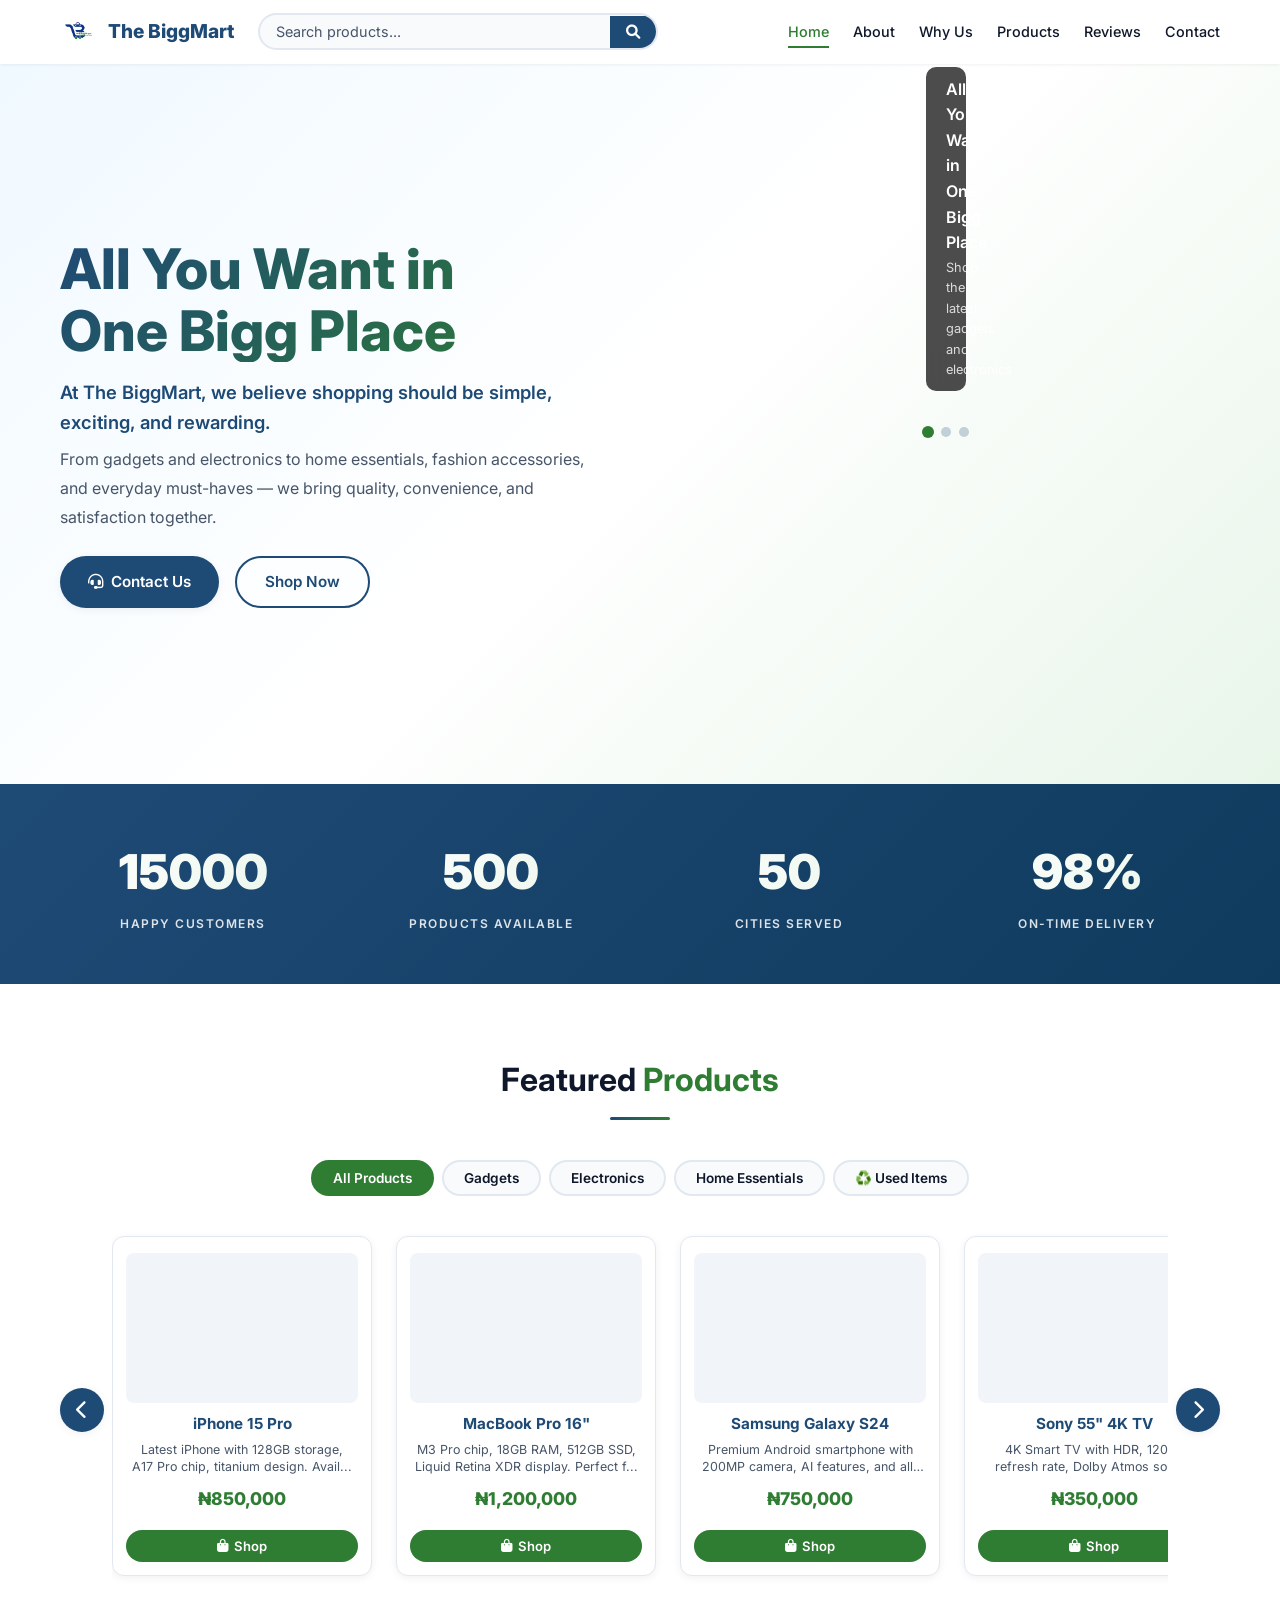
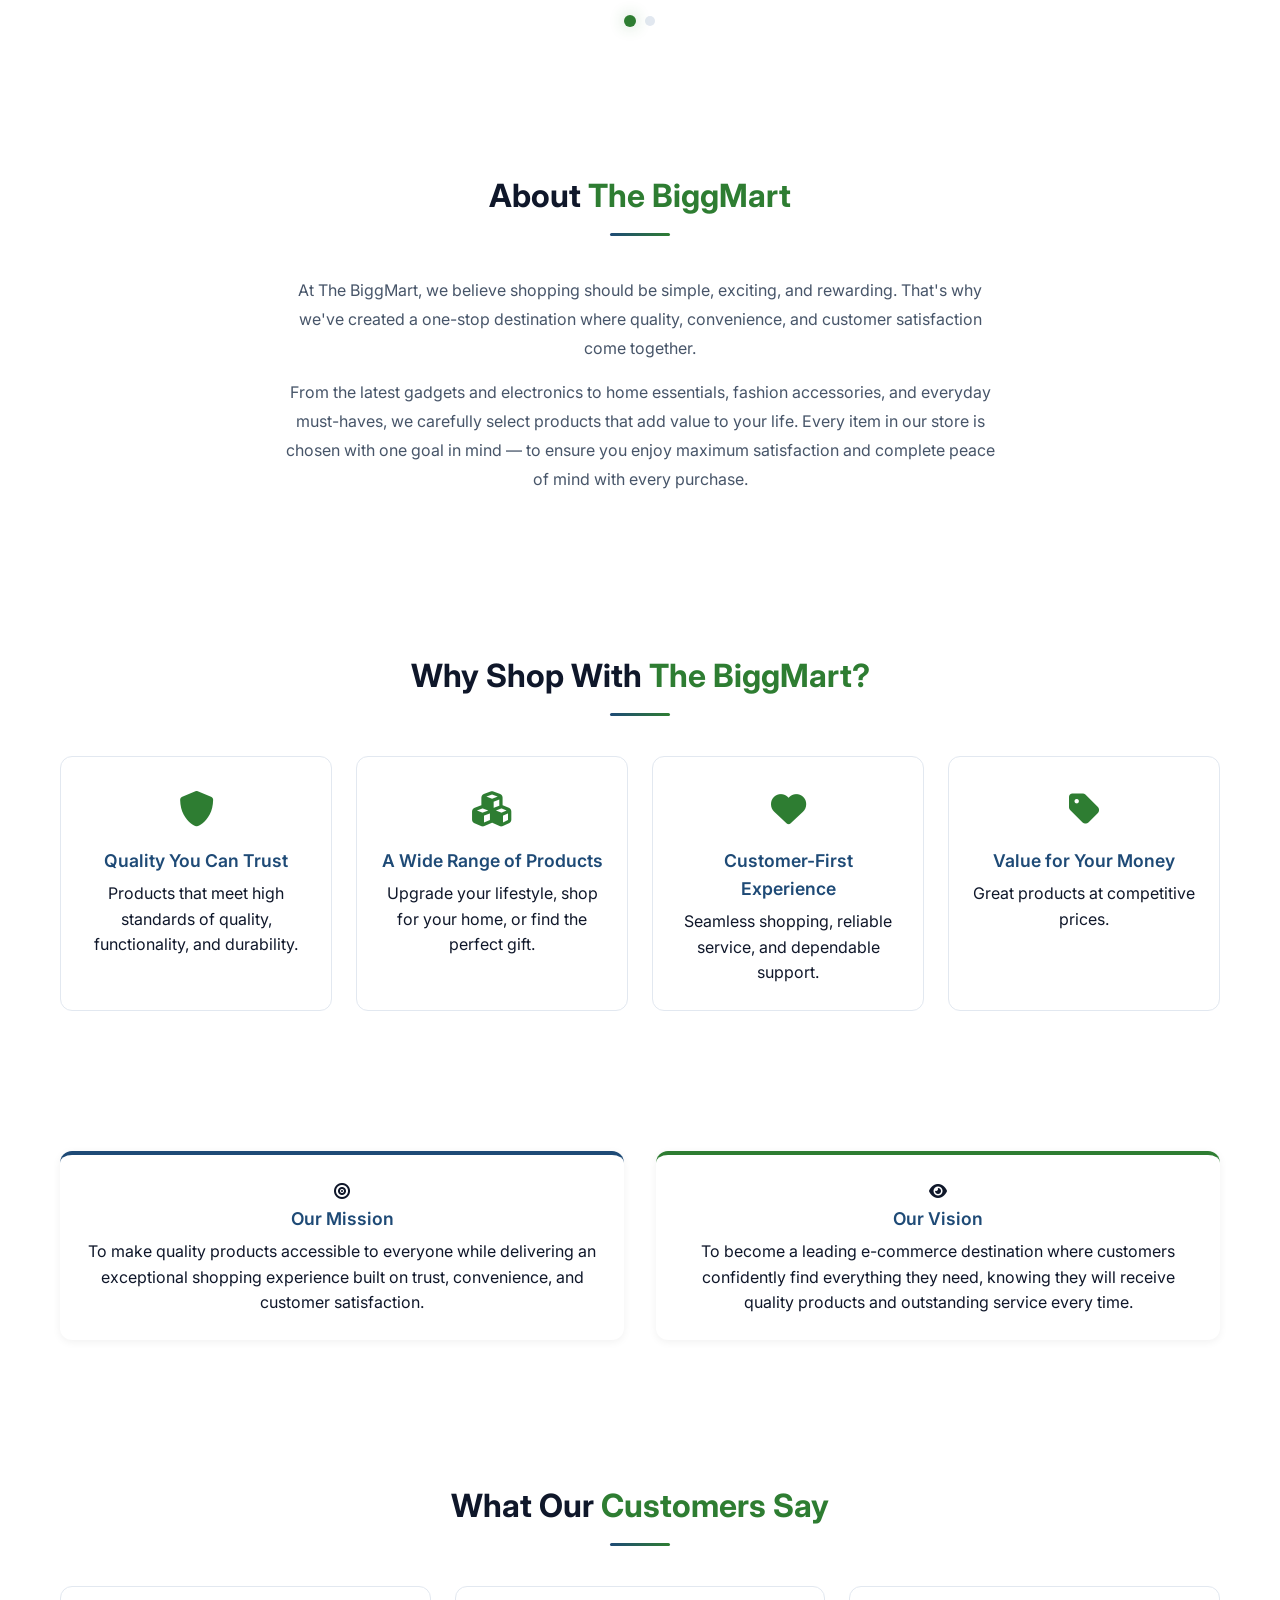
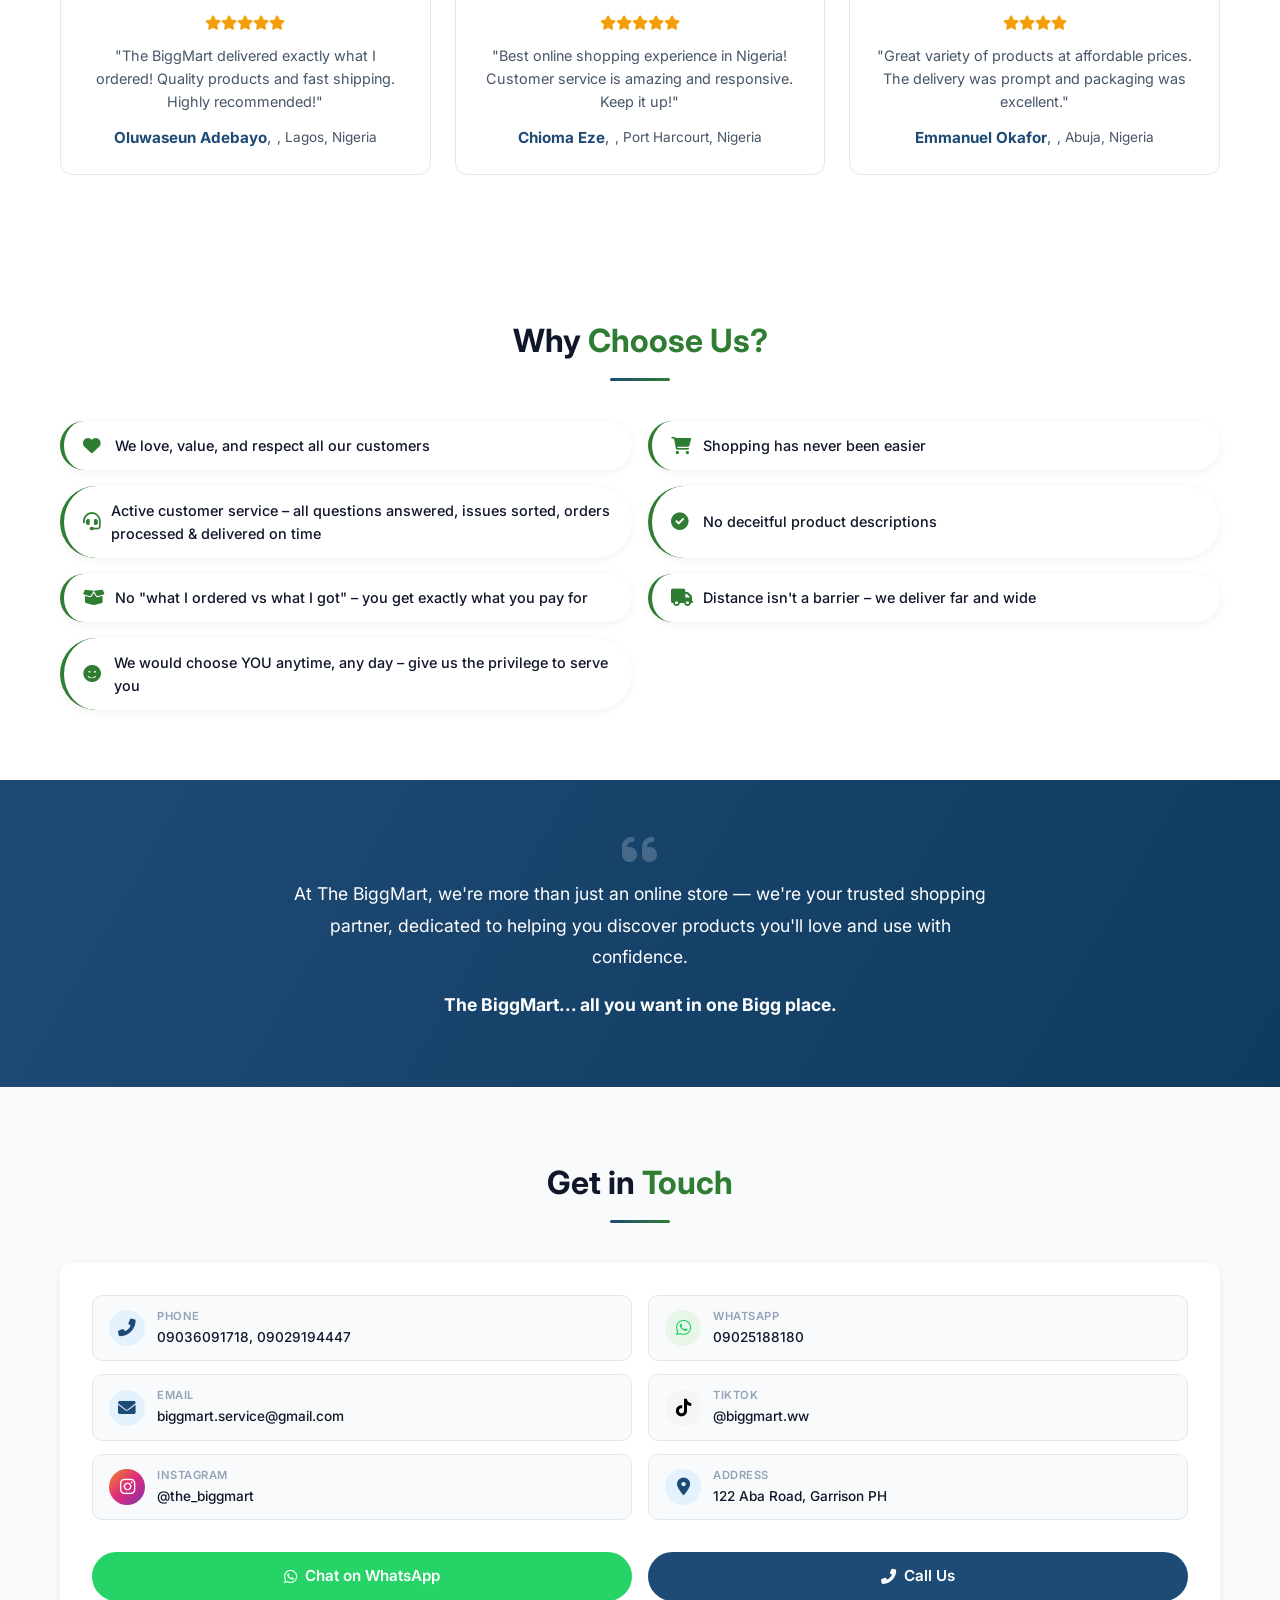
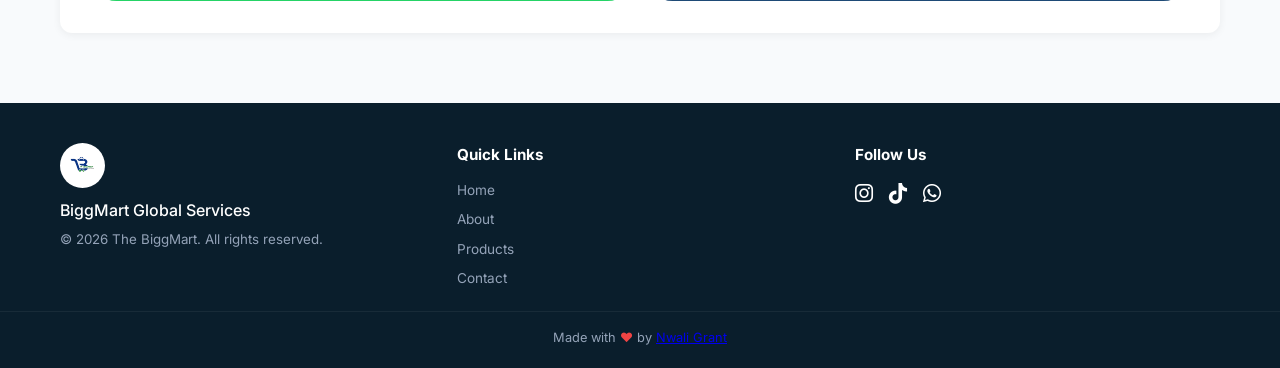
==== commit c4bf830b: "Complete BiggMart website with product modal slider and responsive navbar" ====
--- a/index.html
+++ b/index.html
@@ -122,10 +122,19 @@
             <button class="filter-btn" data-category="used">♻️ Used Items</button>
           </div>
 
+          <!-- Carousel with Dots -->
           <div class="carousel-container">
-            <button class="carousel-btn prev-btn" id="prevBtn"><i class="fas fa-chevron-left"></i></button>
-            <div class="carousel-track" id="carouselTrack"></div>
-            <button class="carousel-btn next-btn" id="nextBtn"><i class="fas fa-chevron-right"></i></button>
+            <div class="carousel-wrapper">
+              <button class="carousel-btn prev-btn" id="prevBtn">
+                <i class="fas fa-chevron-left"></i>
+              </button>
+              <div class="carousel-track" id="carouselTrack"></div>
+              <button class="carousel-btn next-btn" id="nextBtn">
+                <i class="fas fa-chevron-right"></i>
+              </button>
+            </div>
+            <!-- ✅ Product Dots Container - Added for navigation -->
+            <div class="product-dots" id="productDots"></div>
           </div>
         </div>
       </section>
@@ -236,14 +245,14 @@
                   <i class="fas fa-phone-alt blue-icon"></i>
                   <div class="contact-text">
                     <span class="contact-label">Phone</span>
-                    <!-- <span class="contact-value">09036091718, 09029194447</span> -->
+                    <span class="contact-value">09036091718, 09029194447</span>
                   </div>
                 </div>
                 <div class="contact-detail" data-type="whatsapp">
                   <i class="fab fa-whatsapp green-icon"></i>
                   <div class="contact-text">
                     <span class="contact-label">WhatsApp</span>
-                    <!-- <span class="contact-value">09025188180</span> -->
+                    <span class="contact-value">09025188180</span>
                   </div>
                 </div>
               </div>
@@ -254,14 +263,14 @@
                   <i class="fas fa-envelope blue-icon"></i>
                   <div class="contact-text">
                     <span class="contact-label">Email</span>
-                    <!-- <span class="contact-value">biggmart.service@gmail.com</span> -->
+                    <span class="contact-value">biggmart.service@gmail.com</span>
                   </div>
                 </div>
                 <div class="contact-detail" data-type="tiktok">
                   <i class="fab fa-tiktok"></i>
                   <div class="contact-text">
                     <span class="contact-label">TikTok</span>
-                    <!-- <span class="contact-value">@biggmart.ww</span> -->
+                    <span class="contact-value">@biggmart.ww</span>
                   </div>
                 </div>
               </div>
@@ -272,7 +281,7 @@
                   <i class="fab fa-instagram"></i>
                   <div class="contact-text">
                     <span class="contact-label">Instagram</span>
-                    <!-- <span class="contact-value">@the_biggmart</span> -->
+                    <span class="contact-value">@the_biggmart</span>
                   </div>
                 </div>
                 <div class="contact-detail" data-type="address">
@@ -339,6 +348,6 @@
 
   </div>
 
-  <script src="script.js?v=12"></script>
+  <script src="script.js?v=13"></script>
 </body>
 </html>
--- a/style.css
+++ b/style.css
@@ -1,7 +1,7 @@
 /* ============================================================
    THE BIGGMART - COMPLETE STYLES
-   FIXED: Contact layout, TikTok, Double column mobile, footer logo
-   BEAUTIFUL PRODUCT MODAL - NON-SCROLLABLE
+   FIXED: Desktop navbar - flex layout (logo | search | nav)
+   FIXED: Mobile navbar - logo | search | hamburger
    ============================================================ */
 
 :root {
@@ -136,7 +136,7 @@
   overflow: hidden;
   transition: var(--transition);
   flex: 1;
-  max-width: 350px;
+  max-width: 400px;
 }
 .search-container:focus-within {
   border-color: var(--blue);
@@ -186,7 +186,9 @@
 @keyframes spin { to { transform: rotate(360deg); } }
 .loading-spinner p { margin-top: 16px; color: var(--blue); font-weight: 500; }
 
-/* ===== NAVBAR ===== */
+/* ============================================================
+   NAVBAR - CORRECTED DESKTOP FLEX LAYOUT
+   ============================================================ */
 .site-header {
   background: var(--white);
   box-shadow: 0 1px 3px rgba(0,0,0,0.06);
@@ -194,19 +196,43 @@
   top: 0;
   z-index: 1000;
 }
+
 .navbar {
   display: flex;
   justify-content: space-between;
   align-items: center;
   padding: 0.8rem 20px;
-  gap: 1rem;
-  flex-wrap: wrap;
-}
-.logo-area { display: flex; align-items: center; gap: 10px; }
+  gap: 1.5rem;
+  flex-wrap: nowrap;
+  width: 100%;
+}
+
+/* Logo - left */
+.logo-area {
+  display: flex;
+  align-items: center;
+  gap: 10px;
+  flex-shrink: 0;
+}
 .logo-img { height: 38px; width: auto; }
 .brand-name { font-size: 1.2rem; font-weight: 800; color: var(--blue); }
-.mobile-menu-btn { display: none; background: none; border: none; font-size: 1.5rem; color: var(--blue); cursor: pointer; padding: 4px; }
-.nav-menu { display: flex; gap: 2rem; list-style: none; align-items: center; }
+
+/* Search - center (flexible) */
+.search-container {
+  flex: 1 1 auto;
+  max-width: 400px;
+  min-width: 180px;
+}
+
+/* Nav Menu - right */
+.nav-menu {
+  display: flex;
+  gap: 1.5rem;
+  list-style: none;
+  align-items: center;
+  flex-shrink: 0;
+  margin-left: auto;
+}
 .nav-menu li a {
   text-decoration: none;
   color: var(--text-dark);
@@ -217,7 +243,22 @@
   transition: var(--transition);
 }
 .nav-menu li a:hover,
-.nav-menu li a.active { color: var(--green); border-bottom-color: var(--green); }
+.nav-menu li a.active { 
+  color: var(--green); 
+  border-bottom-color: var(--green); 
+}
+
+/* Mobile menu button - hidden on desktop */
+.mobile-menu-btn {
+  display: none;
+  background: none;
+  border: none;
+  font-size: 1.5rem;
+  color: var(--blue);
+  cursor: pointer;
+  padding: 4px;
+  flex-shrink: 0;
+}
 
 /* ===== HERO ===== */
 .hero {
@@ -307,7 +348,7 @@
 .stat-icon { display: none; }
 
 /* ============================================================
-   PRODUCTS - MOBILE DOUBLE COLUMN (FIXED)
+   PRODUCTS - WITH CAROUSEL DOTS
    ============================================================ */
 .products-section { background: var(--white); overflow: hidden; }
 .category-filters {
@@ -335,9 +376,18 @@
 .carousel-container {
   position: relative;
   display: flex;
+  flex-direction: column;
+  align-items: center;
+  gap: 1rem;
+}
+
+.carousel-wrapper {
+  display: flex;
   align-items: center;
   gap: 0.5rem;
-}
+  width: 100%;
+}
+
 .carousel-track {
   display: flex;
   overflow-x: auto;
@@ -347,6 +397,7 @@
   scrollbar-width: none;
   flex: 1;
   -webkit-overflow-scrolling: touch;
+  scroll-snap-type: x mandatory;
 }
 .carousel-track::-webkit-scrollbar { display: none; }
 
@@ -369,6 +420,35 @@
 }
 .carousel-btn:hover { background: var(--green); transform: scale(1.05); box-shadow: var(--shadow-md); }
 .carousel-btn:disabled { opacity: 0.3; cursor: not-allowed; transform: none; }
+
+/* ===== PRODUCT CAROUSEL DOTS ===== */
+.product-dots {
+  display: flex;
+  justify-content: center;
+  gap: 10px;
+  padding: 8px 0 4px;
+}
+
+.product-dot {
+  width: 10px;
+  height: 10px;
+  border-radius: 50%;
+  background: var(--gray-border);
+  cursor: pointer;
+  transition: var(--transition);
+  border: none;
+}
+
+.product-dot:hover {
+  background: var(--green-light);
+  transform: scale(1.1);
+}
+
+.product-dot.active {
+  background: var(--green);
+  transform: scale(1.2);
+  box-shadow: 0 0 12px rgba(46, 125, 50, 0.3);
+}
 
 /* ===== PRODUCT CARD ===== */
 .product-card {
@@ -385,6 +465,7 @@
   box-shadow: var(--shadow-sm);
   height: 340px;
   cursor: pointer;
+  scroll-snap-align: start;
 }
 .product-card:hover { transform: translateY(-6px); box-shadow: var(--shadow-lg); border-color: var(--green-light); }
 
@@ -450,7 +531,7 @@
 .product-card .btn-shop { flex-shrink: 0; margin-top: auto; }
 
 /* ============================================================
-   CUSTOM PRODUCT MODAL - BEAUTIFUL & NON-SCROLLABLE
+   CUSTOM PRODUCT MODAL - WITH IMAGE SLIDER
    ============================================================ */
 
 .modal-overlay {
@@ -519,65 +600,78 @@
     overflow: hidden;
 }
 
-/* Slider Container */
+/* ===== MODAL SLIDER ===== */
 .modal-slider-container {
     position: relative;
     width: 100%;
-    height: 280px;
+    height: 300px;
     background: #f1f5f9;
     overflow: hidden;
+    touch-action: none;
+    user-select: none;
+    -webkit-user-select: none;
 }
 
 .modal-slider-track {
     width: 100%;
     height: 100%;
     position: relative;
+    overflow: hidden;
 }
 
 .modal-slide {
     position: absolute;
     inset: 0;
     opacity: 0;
-    transition: opacity 0.5s ease;
+    transition: opacity 0.4s ease, transform 0.4s ease;
     display: flex;
     align-items: center;
     justify-content: center;
+    transform: scale(0.95);
 }
 
 .modal-slide.active {
     opacity: 1;
+    transform: scale(1);
 }
 
 .modal-slide img {
     width: 100%;
     height: 100%;
     object-fit: cover;
-}
-
-/* Slider Navigation */
+    pointer-events: none;
+}
+
+/* Slider Navigation Buttons */
 .modal-slider-nav {
     position: absolute;
     top: 50%;
     transform: translateY(-50%);
-    width: 36px;
-    height: 36px;
+    width: 40px;
+    height: 40px;
     border-radius: 50%;
     border: none;
-    background: rgba(255, 255, 255, 0.9);
+    background: rgba(255, 255, 255, 0.92);
     color: #1e293b;
-    font-size: 20px;
+    font-size: 18px;
     cursor: pointer;
-    z-index: 5;
-    transition: all 0.3s;
-    box-shadow: 0 2px 8px rgba(0, 0, 0, 0.15);
+    z-index: 10;
+    transition: all 0.3s ease;
+    box-shadow: 0 4px 16px rgba(0, 0, 0, 0.15);
     display: flex;
     align-items: center;
     justify-content: center;
+    backdrop-filter: blur(4px);
 }
 
 .modal-slider-nav:hover {
     background: white;
     transform: translateY(-50%) scale(1.1);
+    box-shadow: 0 6px 24px rgba(0, 0, 0, 0.2);
+}
+
+.modal-slider-nav:active {
+    transform: translateY(-50%) scale(0.95);
 }
 
 .modal-slider-nav.prev {
@@ -588,39 +682,43 @@
     right: 12px;
 }
 
-/* Dots */
-.modal-dots {
+/* Dots Container */
+.modal-dots-container {
     display: flex;
     justify-content: center;
-    gap: 8px;
+    gap: 10px;
     padding: 12px 0 8px;
     background: white;
 }
 
 .modal-dot {
-    width: 8px;
-    height: 8px;
+    width: 10px;
+    height: 10px;
     border-radius: 50%;
     background: #cbd5e1;
     cursor: pointer;
-    transition: all 0.3s;
+    transition: all 0.3s ease;
+    border: none;
+    padding: 0;
 }
 
 .modal-dot.active {
     background: #2e7d32;
     transform: scale(1.3);
+    box-shadow: 0 0 12px rgba(46, 125, 50, 0.3);
 }
 
 .modal-dot:hover {
     background: #2e7d32;
+    transform: scale(1.2);
 }
 
 /* Product Info */
 .modal-product-info {
-    padding: 16px 20px 24px;
+    padding: 16px 24px 24px;
     background: white;
     overflow-y: auto;
-    max-height: 280px;
+    max-height: 300px;
 }
 
 .modal-product-name {
@@ -910,6 +1008,9 @@
 }
 .vision-box { border-top-color: var(--green); }
 
+/* ============================================================
+   TESTIMONIALS - FIXED SPACING
+   ============================================================ */
 .testimonials-grid {
   display: grid;
   grid-template-columns: repeat(3, 1fr);
@@ -924,9 +1025,57 @@
   border-radius: var(--radius);
   text-align: center;
   border: 1px solid var(--gray-border);
-}
-.stars { color: #f59e0b; margin-bottom: 0.6rem; font-size: 0.9rem; }
-
+  transition: var(--transition);
+}
+.testimonial-card:hover {
+  transform: translateY(-4px);
+  box-shadow: var(--shadow-md);
+}
+
+.stars { 
+  color: #f59e0b; 
+  margin-bottom: 0.6rem; 
+  font-size: 0.9rem; 
+}
+
+.testimonial-card p {
+  color: var(--text-muted);
+  font-size: 0.9rem;
+  line-height: 1.6;
+  margin-bottom: 0.8rem;
+}
+
+.testimonial-card .customer-info {
+  display: flex;
+  flex-wrap: wrap;
+  justify-content: center;
+  align-items: center;
+  gap: 4px 6px;
+  margin-top: 8px;
+}
+
+.testimonial-card .customer-info strong {
+  font-size: 0.95rem;
+  font-weight: 700;
+  color: var(--blue);
+}
+
+.testimonial-card .customer-info strong::after {
+  content: ", ";
+  color: var(--text-muted);
+  font-weight: 400;
+}
+
+.testimonial-card .customer-info:not(:has(span)) strong::after {
+  content: "";
+}
+
+.testimonial-card .customer-info span {
+  font-size: 0.85rem;
+  color: var(--text-muted);
+}
+
+/* ============================================================ */
 .usp-grid {
   display: grid;
   grid-template-columns: repeat(2, 1fr);
@@ -985,7 +1134,7 @@
 .back-to-top.show { display: flex; }
 
 /* ============================================================
-   FOOTER - FULLY FIXED (Logo size issue resolved)
+   FOOTER
    ============================================================ */
 .site-footer {
   background: #0a1e2c;
@@ -1008,7 +1157,6 @@
 }
 @media (max-width: 768px) { .footer-brand { align-items: center; } }
 
-/* ===== FIX: Footer logo size ===== */
 .footer-logo {
   height: 45px;
   width: 45px;
@@ -1076,8 +1224,11 @@
    RESPONSIVE
    ============================================================ */
 
-/* Tablet - Double Column Products */
+/* Tablet */
 @media (max-width: 992px) {
+  .carousel-wrapper {
+    flex-direction: column;
+  }
   .carousel-track {
     display: grid;
     grid-template-columns: repeat(2, 1fr);
@@ -1092,14 +1243,68 @@
     height: 320px;
   }
   .product-image { height: 140px; }
-  .carousel-btn { display: none; }
+  .carousel-btn { display: none !important; }
   .hero-grid { gap: 2rem; }
   .hero-content h1 { font-size: 2.5rem; }
+  
+  .modal-slider-container {
+    height: 260px;
+  }
+  .modal-slider-nav {
+    width: 36px;
+    height: 36px;
+    font-size: 16px;
+  }
+  .modal-product-info {
+    max-height: 280px;
+    padding: 14px 20px 20px;
+  }
 }
 
 /* Mobile */
 @media (max-width: 768px) {
-  .mobile-menu-btn { display: block; }
+  .mobile-menu-btn { 
+    display: block; 
+  }
+  
+  .navbar {
+    flex-wrap: nowrap;
+    gap: 0.5rem;
+    padding: 0.6rem 12px;
+  }
+  
+  .logo-area {
+    flex-shrink: 0;
+    margin-right: 0;
+  }
+  .logo-area .brand-name {
+    font-size: 0.95rem;
+  }
+  .logo-img {
+    height: 32px;
+  }
+  
+  .search-container {
+    flex: 1 1 auto;
+    max-width: none;
+    min-width: 0;
+    margin: 0 4px;
+  }
+  .search-input {
+    min-width: 60px;
+    padding: 6px 10px;
+    font-size: 0.8rem;
+  }
+  .search-btn {
+    padding: 6px 10px;
+    font-size: 0.8rem;
+  }
+  
+  .mobile-menu-btn {
+    flex-shrink: 0;
+    font-size: 1.3rem;
+  }
+  
   .nav-menu {
     display: none;
     width: 100%;
@@ -1107,14 +1312,10 @@
     gap: 0.5rem;
     padding: 1rem 0;
     border-top: 1px solid var(--gray-border);
+    margin-left: 0;
+    flex: 1 1 100%;
   }
   .nav-menu.active { display: flex; }
-  
-  .search-container {
-    max-width: 100%;
-    width: 100%;
-    order: 10;
-  }
   
   .hero { padding: 40px 0; min-height: auto; }
   .hero-grid { grid-template-columns: 1fr; gap: 2rem; text-align: center; }
@@ -1127,7 +1328,6 @@
   .stat-number { font-size: 2rem; }
   .stat-icon { display: none; }
   
-  /* MOBILE: DOUBLE COLUMN (FIXED - NO EXTRA SPACE) */
   .carousel-track {
     display: grid;
     grid-template-columns: 1fr 1fr;
@@ -1149,72 +1349,56 @@
   .btn-shop { font-size: 0.65rem; padding: 4px 8px; }
   .section-padding { padding: 30px 0; }
   
-  /* Modal on mobile */
+  .product-dots {
+    gap: 8px;
+    padding: 4px 0;
+  }
+  .product-dot {
+    width: 8px;
+    height: 8px;
+  }
+  
   .modal-box {
     max-width: 100%;
     border-radius: 16px;
     margin: 10px;
     max-height: 98vh;
   }
-  
   .modal-slider-container {
-    height: 220px;
-  }
-  
+    height: 240px;
+  }
+  .modal-slider-nav {
+    width: 34px;
+    height: 34px;
+    font-size: 15px;
+  }
+  .modal-slider-nav.prev { left: 8px; }
+  .modal-slider-nav.next { right: 8px; }
+  .modal-dots-container {
+    gap: 8px;
+    padding: 10px 0 6px;
+  }
+  .modal-dot {
+    width: 8px;
+    height: 8px;
+  }
   .modal-product-info {
     padding: 14px 16px 20px;
-    max-height: 240px;
-  }
-  
-  .modal-product-name {
-    font-size: 1.1rem;
-  }
-  
-  .modal-product-price {
-    font-size: 1.2rem;
-  }
-  
-  .modal-slider-nav {
-    width: 30px;
-    height: 30px;
-    font-size: 16px;
-  }
-  
-  .modal-slider-nav.prev {
-    left: 8px;
-  }
-  
-  .modal-slider-nav.next {
-    right: 8px;
-  }
-
-  /* CONTACT MOBILE FIX */
-  .contact-wrapper {
-    padding: 1.2rem;
-  }
-  
+    max-height: 260px;
+  }
+  .modal-product-name { font-size: 1.1rem; }
+  .modal-product-price { font-size: 1.2rem; }
+
+  .contact-wrapper { padding: 1.2rem; }
   .contact-row {
     grid-template-columns: 1fr;
     gap: 0.6rem;
   }
-  
-  .contact-detail {
-    padding: 10px 12px;
-  }
-  
-  .contact-value {
-    font-size: 0.8rem;
-  }
-  
-  .contact-actions {
-    flex-direction: column;
-  }
-  
-  .contact-actions .btn {
-    width: 100%;
-  }
-
-  /* FOOTER MOBILE FIX */
+  .contact-detail { padding: 10px 12px; }
+  .contact-value { font-size: 0.8rem; }
+  .contact-actions { flex-direction: column; }
+  .contact-actions .btn { width: 100%; }
+
   .footer-logo {
     height: 40px;
     width: 40px;
@@ -1224,6 +1408,33 @@
 
 /* Small Mobile */
 @media (max-width: 480px) {
+  .navbar {
+    padding: 0.4rem 8px;
+    gap: 0.3rem;
+  }
+  .logo-area .brand-name {
+    font-size: 0.8rem;
+  }
+  .logo-img {
+    height: 26px;
+  }
+  .search-container {
+    margin: 0 2px;
+  }
+  .search-input {
+    min-width: 40px;
+    padding: 4px 6px;
+    font-size: 0.7rem;
+  }
+  .search-btn {
+    padding: 4px 8px;
+    font-size: 0.7rem;
+  }
+  .mobile-menu-btn {
+    font-size: 1.1rem;
+    padding: 2px;
+  }
+  
   .carousel-track {
     grid-template-columns: 1fr 1fr;
     gap: 0.5rem;
@@ -1245,33 +1456,36 @@
   .stat-label { font-size: 0.55rem; letter-spacing: 0.5px; }
   .stat-icon { display: none; }
   
-  /* Modal Small Mobile */
-  .modal-slider-container {
-    height: 180px;
-  }
+  .product-dot { width: 6px; height: 6px; }
   
+  .modal-slider-container { height: 200px; }
+  .modal-slider-nav {
+    width: 30px;
+    height: 30px;
+    font-size: 13px;
+  }
+  .modal-slider-nav.prev { left: 6px; }
+  .modal-slider-nav.next { right: 6px; }
+  .modal-dots-container {
+    padding: 8px 0 4px;
+    gap: 6px;
+  }
+  .modal-dot {
+    width: 7px;
+    height: 7px;
+  }
   .modal-product-info {
-    padding: 12px 12px 16px;
-    max-height: 200px;
-  }
-  
-  .modal-product-name {
-    font-size: 1rem;
-  }
-  
-  .modal-product-price {
-    font-size: 1rem;
-  }
-  
-  .modal-product-description {
-    font-size: 0.8rem;
-  }
-  
+    padding: 12px 14px 16px;
+    max-height: 220px;
+  }
+  .modal-product-name { font-size: 1rem; }
+  .modal-product-price { font-size: 1rem; }
+  .modal-product-description { font-size: 0.8rem; }
+  .modal-product-features span { font-size: 0.7rem; }
   .modal-buy-btn {
     padding: 12px;
-    font-size: 0.9rem;
-  }
-  
+    font-size: 0.85rem;
+  }
   .modal-close-btn-top {
     width: 30px;
     height: 30px;
@@ -1280,26 +1494,37 @@
     right: 8px;
   }
 
-  /* CONTACT SMALL MOBILE FIX */
   .contact-detail i {
     width: 28px;
     height: 28px;
     font-size: 0.9rem;
   }
-  
-  .contact-label {
-    font-size: 0.6rem;
-  }
-  
-  .contact-value {
-    font-size: 0.7rem;
-  }
-
-  /* FOOTER SMALL MOBILE FIX */
+  .contact-label { font-size: 0.6rem; }
+  .contact-value { font-size: 0.7rem; }
+
   .footer-logo {
     height: 35px;
     width: 35px;
     padding: 2px;
+  }
+}
+
+/* Extra Small */
+@media (max-width: 380px) {
+  .modal-slider-container { height: 170px; }
+  .modal-slider-nav {
+    width: 26px;
+    height: 26px;
+    font-size: 11px;
+  }
+  .modal-dot {
+    width: 6px;
+    height: 6px;
+    gap: 4px;
+  }
+  .modal-product-info {
+    padding: 10px 12px 14px;
+    max-height: 200px;
   }
 }
 
@@ -1310,7 +1535,6 @@
 .nav-link.active { color: var(--green) !important; border-bottom-color: var(--green) !important; }
 .product-card[style*="display: none"] { display: none !important; }
 
-/* No results message */
 .no-results {
   grid-column: 1 / -1 !important;
   text-align: center;
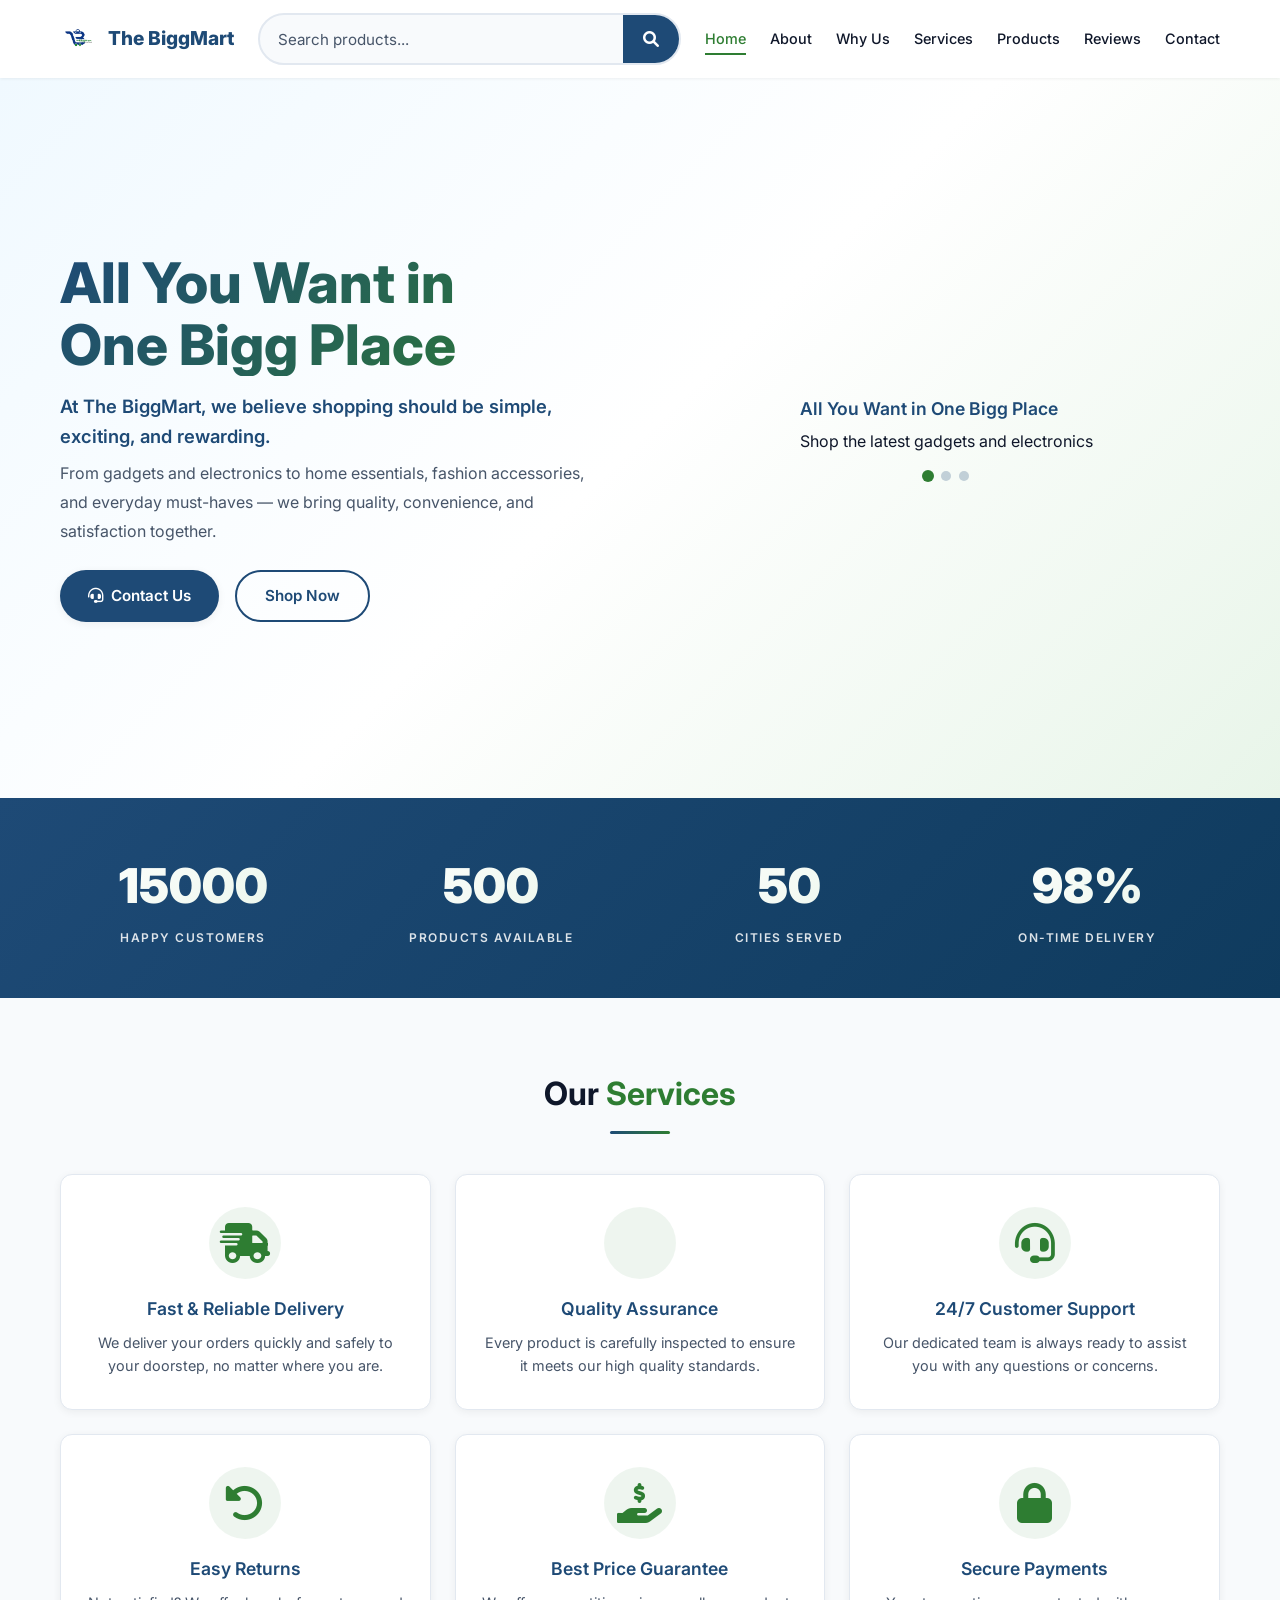
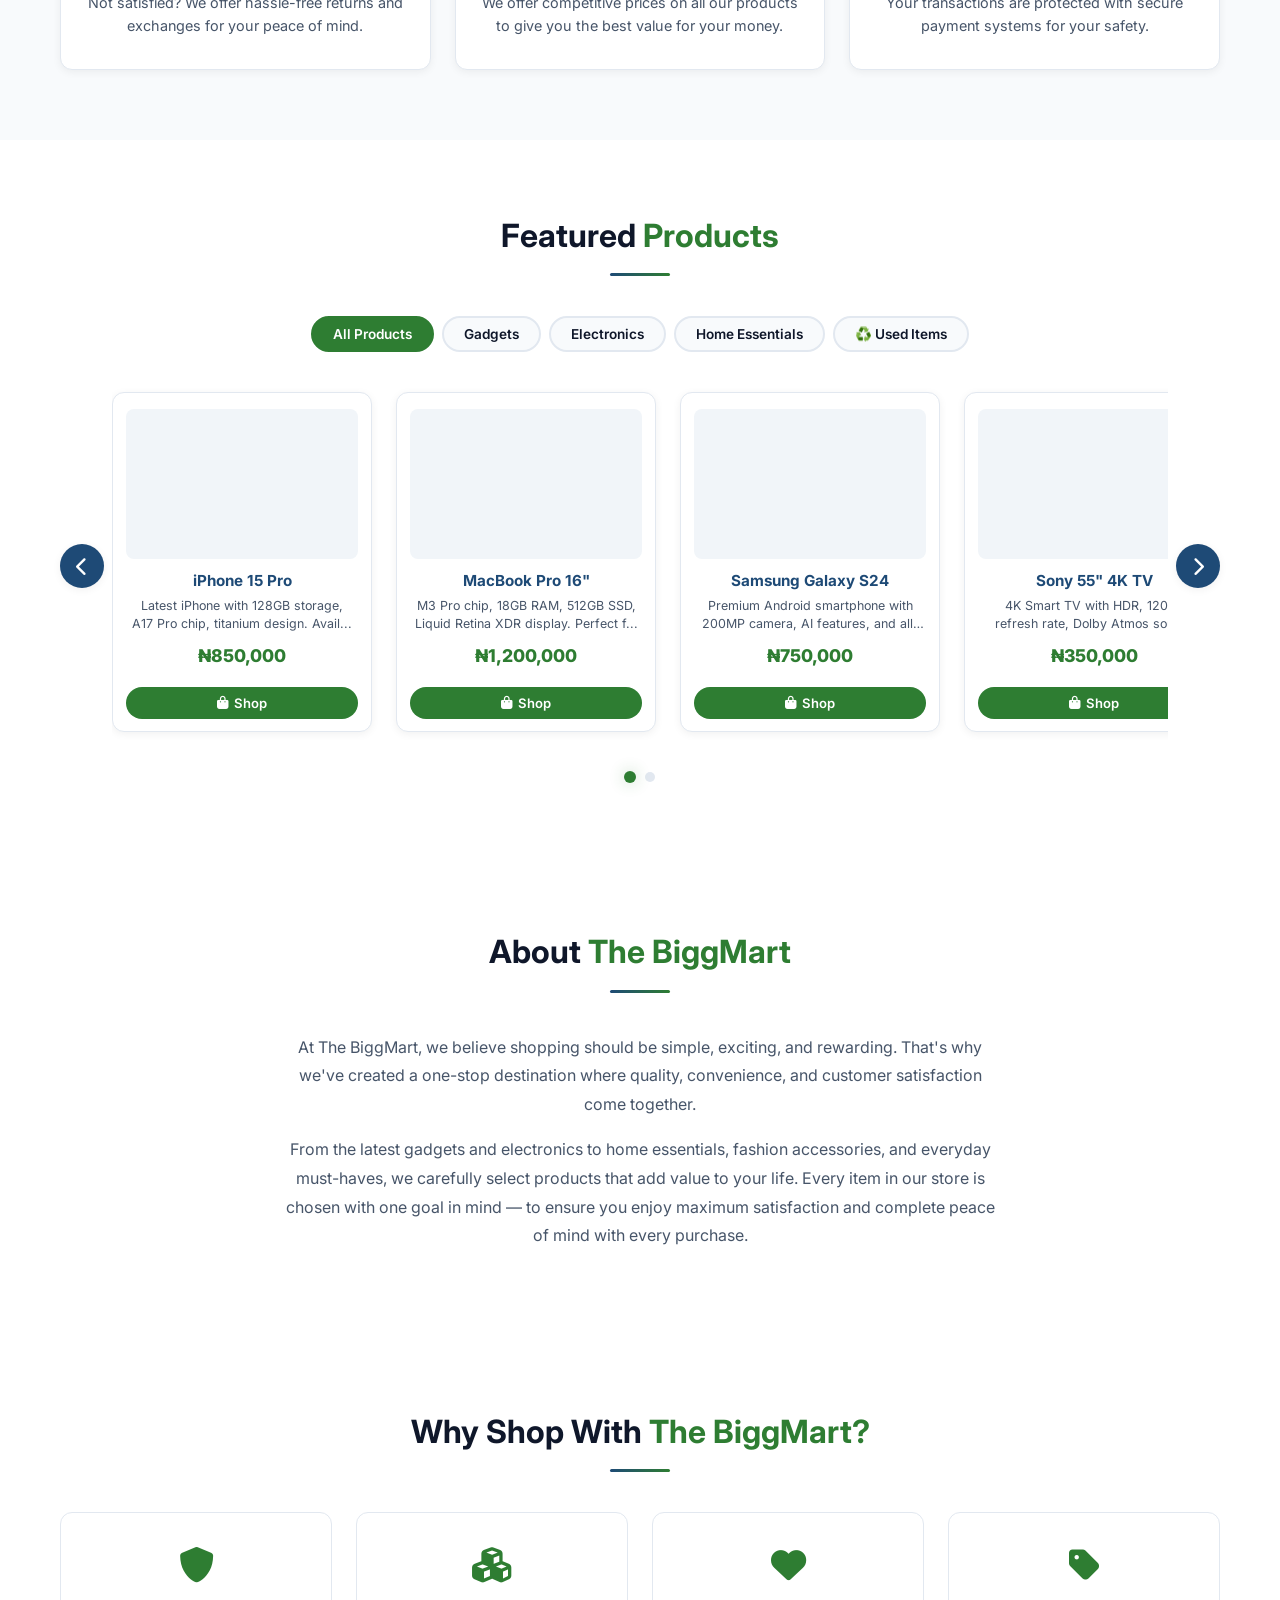
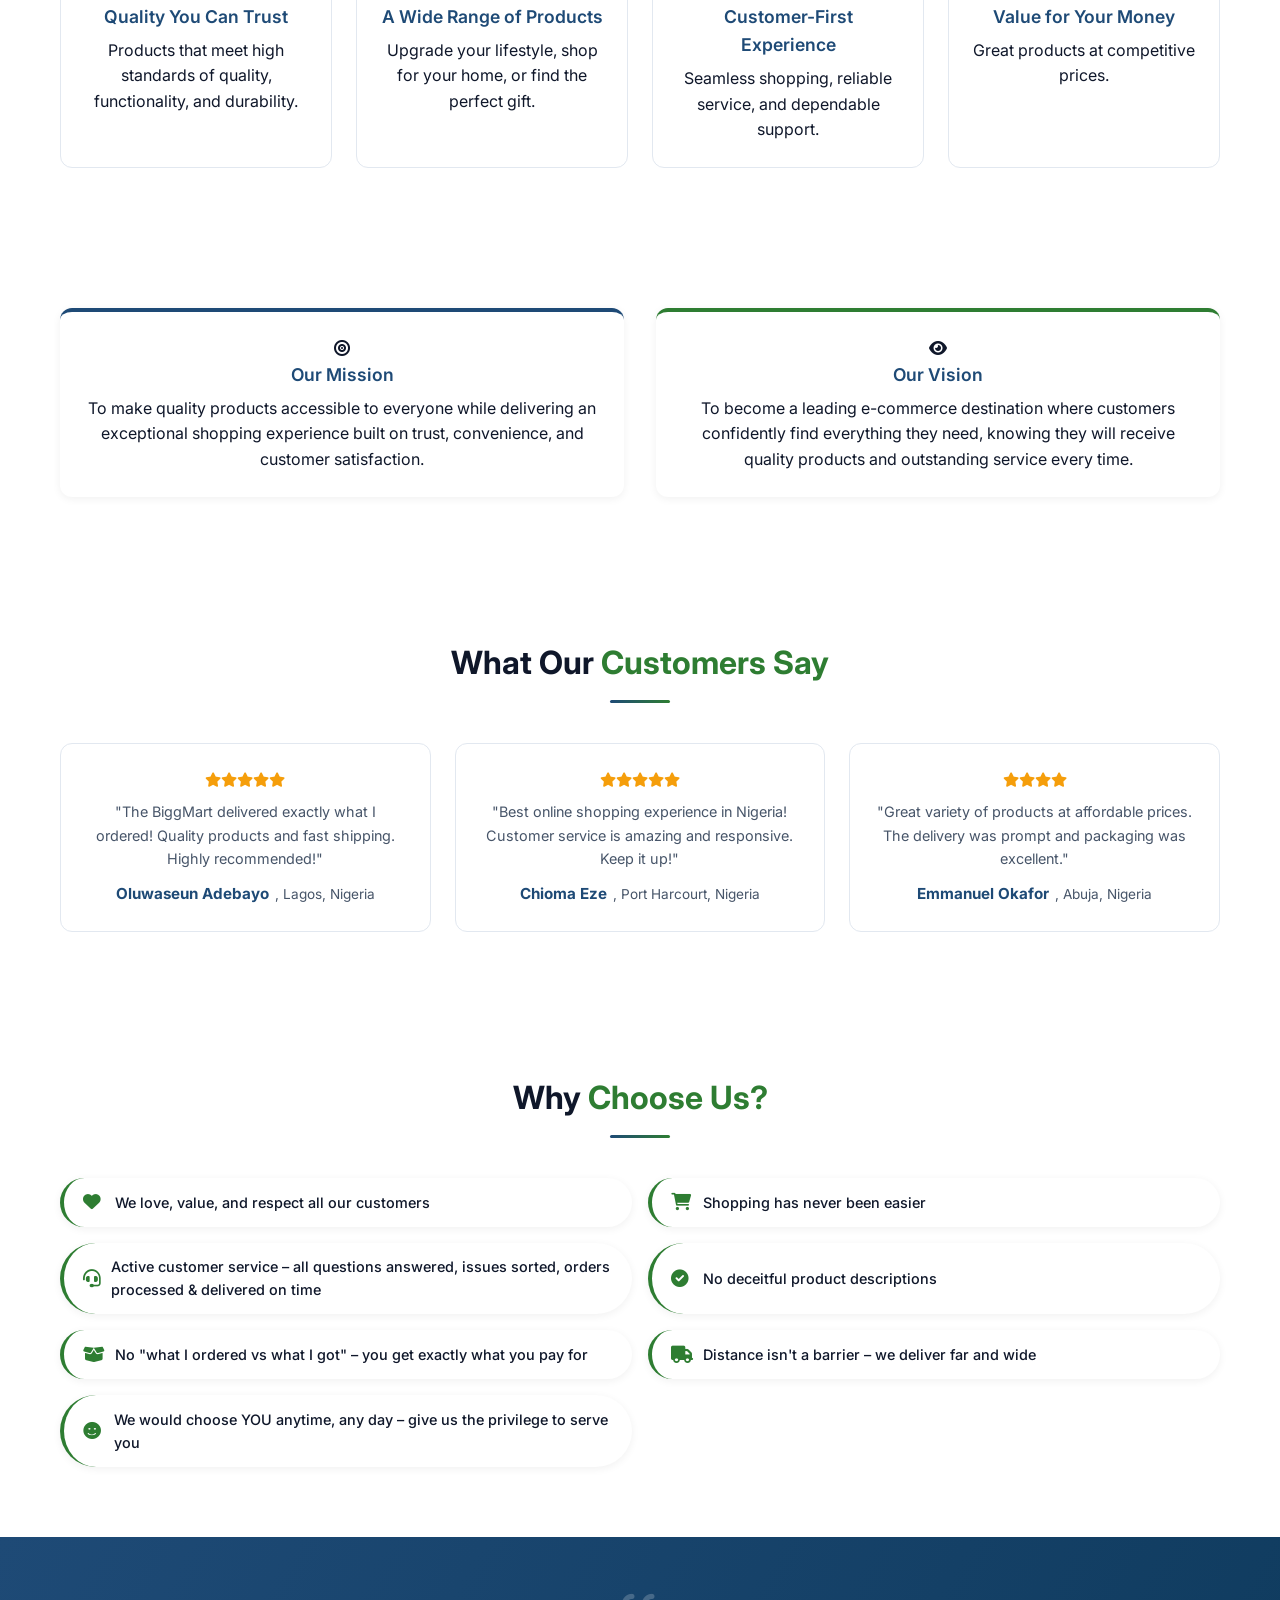
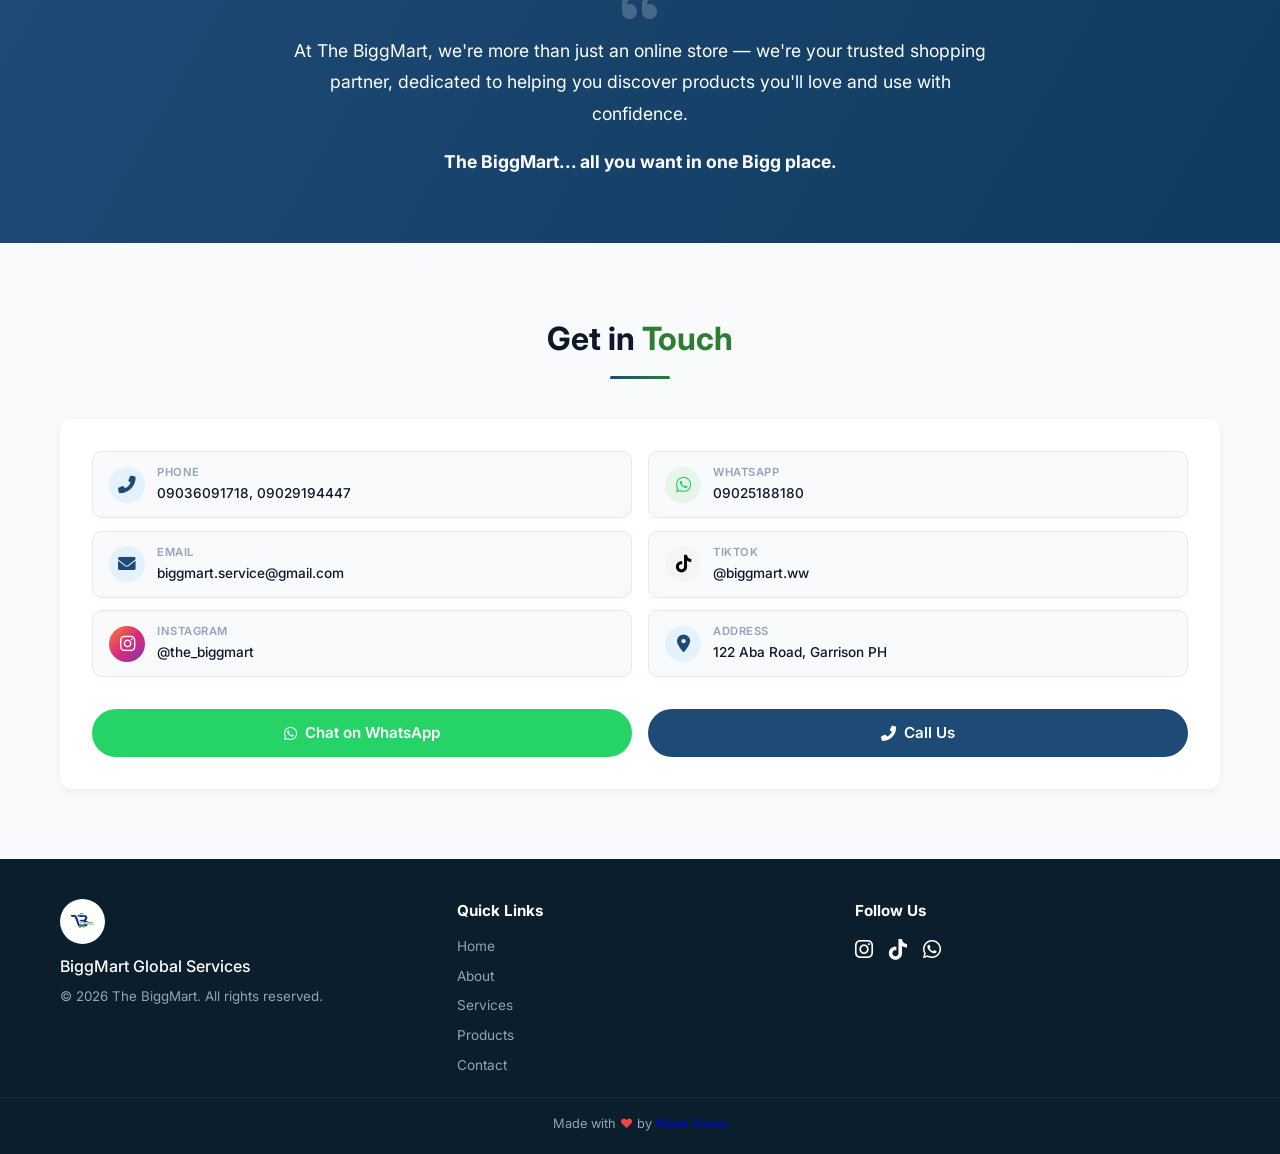
==== commit 2e87995c: "Remove auto-slide from product carousel (user-controlled only)" ====
--- a/index.html
+++ b/index.html
@@ -55,6 +55,7 @@
           <li><a href="#hero" class="nav-link">Home</a></li>
           <li><a href="#about" class="nav-link">About</a></li>
           <li><a href="#why-shop" class="nav-link">Why Us</a></li>
+          <li><a href="#services" class="nav-link">Services</a></li>
           <li><a href="#products" class="nav-link">Products</a></li>
           <li><a href="#testimonials" class="nav-link">Reviews</a></li>
           <li><a href="#contact" class="nav-link">Contact</a></li>
@@ -108,6 +109,45 @@
         </div>
       </section>
 
+      <!-- ===== SERVICES SECTION ===== -->
+      <section id="services" class="services-section section-padding light-bg">
+        <div class="container">
+          <h2 class="section-title">Our <span class="green-text">Services</span></h2>
+          <div class="services-grid">
+            <div class="service-card">
+              <div class="service-icon"><i class="fas fa-truck-fast"></i></div>
+              <h3>Fast & Reliable Delivery</h3>
+              <p>We deliver your orders quickly and safely to your doorstep, no matter where you are.</p>
+            </div>
+            <div class="service-card">
+              <div class="service-icon"><i class="fas fa-shield-halved"></i></div>
+              <h3>Quality Assurance</h3>
+              <p>Every product is carefully inspected to ensure it meets our high quality standards.</p>
+            </div>
+            <div class="service-card">
+              <div class="service-icon"><i class="fas fa-headset"></i></div>
+              <h3>24/7 Customer Support</h3>
+              <p>Our dedicated team is always ready to assist you with any questions or concerns.</p>
+            </div>
+            <div class="service-card">
+              <div class="service-icon"><i class="fas fa-rotate-left"></i></div>
+              <h3>Easy Returns</h3>
+              <p>Not satisfied? We offer hassle-free returns and exchanges for your peace of mind.</p>
+            </div>
+            <div class="service-card">
+              <div class="service-icon"><i class="fas fa-hand-holding-dollar"></i></div>
+              <h3>Best Price Guarantee</h3>
+              <p>We offer competitive prices on all our products to give you the best value for your money.</p>
+            </div>
+            <div class="service-card">
+              <div class="service-icon"><i class="fas fa-lock"></i></div>
+              <h3>Secure Payments</h3>
+              <p>Your transactions are protected with secure payment systems for your safety.</p>
+            </div>
+          </div>
+        </div>
+      </section>
+
       <!-- ===== PRODUCTS SECTION ===== -->
       <section id="products" class="products-section section-padding">
         <div class="container">
@@ -133,7 +173,6 @@
                 <i class="fas fa-chevron-right"></i>
               </button>
             </div>
-            <!-- ✅ Product Dots Container - Added for navigation -->
             <div class="product-dots" id="productDots"></div>
           </div>
         </div>
@@ -296,7 +335,7 @@
             
             <!-- Action Buttons -->
             <div class="contact-actions">
-              <a href="https://wa.me/09025188180" target="_blank" class="btn btn-wa">
+              <a href="https://wa.me/2349025188180" target="_blank" class="btn btn-wa">
                 <i class="fab fa-whatsapp"></i> Chat on WhatsApp
               </a>
               <a href="tel:09036091718" class="btn btn-call">
@@ -321,6 +360,7 @@
           <ul>
             <li><a href="#hero">Home</a></li>
             <li><a href="#about">About</a></li>
+            <li><a href="#services">Services</a></li>
             <li><a href="#products">Products</a></li>
             <li><a href="#contact">Contact</a></li>
           </ul>
@@ -330,7 +370,7 @@
           <div class="social-icons">
             <a href="https://www.instagram.com/the_biggmart" target="_blank"><i class="fab fa-instagram"></i></a>
             <a href="https://www.tiktok.com/@biggmart.ww" target="_blank"><i class="fab fa-tiktok"></i></a>
-            <a href="https://wa.me/09025188180" target="_blank"><i class="fab fa-whatsapp"></i></a>
+            <a href="https://wa.me/2349025188180" target="_blank"><i class="fab fa-whatsapp"></i></a>
           </div>
         </div>
       </div>
--- a/style.css
+++ b/style.css
@@ -1,7 +1,7 @@
 /* ============================================================
-   THE BIGGMART - COMPLETE STYLES
-   FIXED: Desktop navbar - flex layout (logo | search | nav)
-   FIXED: Mobile navbar - logo | search | hamburger
+   THE BIGGMART - COMPLETE STYLE
+   
+
    ============================================================ */
 
 :root {
@@ -125,7 +125,7 @@
 .btn-shop.btn-disabled { background: #94a3b8; cursor: not-allowed; opacity: 0.7; }
 .btn-shop.btn-disabled:hover { transform: none; }
 
-/* ===== SEARCH BAR ===== */
+/* ===== SEARCH BAR - FIXED LARGER ===== */
 .search-container {
   display: flex;
   align-items: center;
@@ -136,7 +136,8 @@
   overflow: hidden;
   transition: var(--transition);
   flex: 1;
-  max-width: 400px;
+  max-width: 450px;
+  min-height: 48px;
 }
 .search-container:focus-within {
   border-color: var(--blue);
@@ -144,23 +145,28 @@
 }
 .search-input {
   flex: 1;
-  padding: 8px 16px;
+  padding: 12px 18px;
   border: none;
   background: transparent;
-  font-size: 0.9rem;
+  font-size: 1rem;
   font-family: inherit;
   outline: none;
-  min-width: 120px;
-}
-.search-input::placeholder { color: var(--text-muted); }
+  min-width: 140px;
+  height: 48px;
+}
+.search-input::placeholder { color: var(--text-muted); font-size: 0.95rem; }
 .search-btn {
   background: var(--blue);
   color: white;
   border: none;
-  padding: 8px 16px;
+  padding: 12px 20px;
   cursor: pointer;
   transition: var(--transition);
-  font-size: 0.9rem;
+  font-size: 1rem;
+  height: 48px;
+  display: flex;
+  align-items: center;
+  justify-content: center;
 }
 .search-btn:hover { background: var(--green); }
 
@@ -220,8 +226,8 @@
 /* Search - center (flexible) */
 .search-container {
   flex: 1 1 auto;
-  max-width: 400px;
-  min-width: 180px;
+  max-width: 450px;
+  min-width: 200px;
 }
 
 /* Nav Menu - right */
@@ -260,7 +266,7 @@
   flex-shrink: 0;
 }
 
-/* ===== HERO ===== */
+/* ===== HERO - REMOVED CAPTION ===== */
 .hero {
   padding: 70px 0;
   background: linear-gradient(135deg, #f0f9ff 0%, #ffffff 50%, #e8f5e9 100%);
@@ -306,22 +312,6 @@
   transition: var(--transition);
 }
 .hero-dots .dot.active { background: var(--green); transform: scale(1.2); }
-.hero-caption {
-  position: absolute;
-  bottom: 20px;
-  left: 50%;
-  transform: translateX(-50%);
-  background: rgba(0,0,0,0.7);
-  backdrop-filter: blur(8px);
-  color: white;
-  padding: 10px 20px;
-  border-radius: 10px;
-  text-align: center;
-  width: 80%;
-  max-width: 320px;
-}
-.hero-caption h3 { color: white; font-size: 1rem; margin-bottom: 2px; }
-.hero-caption p { font-size: 0.8rem; opacity: 0.8; }
 
 /* ===== COUNTER STATS ===== */
 .counter-stats {
@@ -346,6 +336,70 @@
 }
 .stat-label { font-size: 0.75rem; text-transform: uppercase; letter-spacing: 1.5px; font-weight: 600; opacity: 0.85; }
 .stat-icon { display: none; }
+
+/* ============================================================
+   SERVICES SECTION - NEW
+   ============================================================ */
+.services-section {
+  background: var(--off-white);
+}
+
+.services-grid {
+  display: grid;
+  grid-template-columns: repeat(3, 1fr);
+  gap: 1.5rem;
+}
+
+.service-card {
+  background: var(--white);
+  padding: 2rem 1.5rem;
+  border-radius: var(--radius);
+  text-align: center;
+  border: 1px solid var(--gray-border);
+  transition: var(--transition);
+  box-shadow: var(--shadow-sm);
+}
+
+.service-card:hover {
+  transform: translateY(-6px);
+  box-shadow: var(--shadow-md);
+  border-color: var(--green-light);
+}
+
+.service-icon {
+  font-size: 2.5rem;
+  color: var(--green);
+  margin-bottom: 1rem;
+  background: rgba(46, 125, 50, 0.08);
+  width: 72px;
+  height: 72px;
+  display: flex;
+  align-items: center;
+  justify-content: center;
+  border-radius: 50%;
+  margin-left: auto;
+  margin-right: auto;
+  transition: var(--transition);
+}
+
+.service-card:hover .service-icon {
+  background: var(--green);
+  color: white;
+  transform: scale(1.05);
+}
+
+.service-card h3 {
+  color: var(--blue);
+  font-size: 1.1rem;
+  margin-bottom: 0.5rem;
+}
+
+.service-card p {
+  color: var(--text-muted);
+  font-size: 0.9rem;
+  line-height: 1.6;
+  margin-bottom: 0;
+}
 
 /* ============================================================
    PRODUCTS - WITH CAROUSEL DOTS
@@ -713,7 +767,7 @@
     transform: scale(1.2);
 }
 
-/* Product Info */
+/* Product Info - REMOVED FEATURES SECTION */
 .modal-product-info {
     padding: 16px 24px 24px;
     background: white;
@@ -750,22 +804,7 @@
     font-size: 0.9rem;
     color: #475569;
     line-height: 1.6;
-    margin-bottom: 12px;
-}
-
-.modal-product-features {
-    display: flex;
-    flex-wrap: wrap;
-    gap: 8px 16px;
     margin-bottom: 16px;
-}
-
-.modal-product-features span {
-    font-size: 0.8rem;
-    color: #475569;
-    display: flex;
-    align-items: center;
-    gap: 4px;
 }
 
 .modal-buy-btn {
@@ -1061,7 +1100,7 @@
 }
 
 .testimonial-card .customer-info strong::after {
-  content: ", ";
+  
   color: var(--text-muted);
   font-weight: 400;
 }
@@ -1247,6 +1286,10 @@
   .hero-grid { gap: 2rem; }
   .hero-content h1 { font-size: 2.5rem; }
   
+  .services-grid {
+    grid-template-columns: repeat(2, 1fr);
+  }
+  
   .modal-slider-container {
     height: 260px;
   }
@@ -1289,15 +1332,18 @@
     max-width: none;
     min-width: 0;
     margin: 0 4px;
+    min-height: 40px;
   }
   .search-input {
     min-width: 60px;
-    padding: 6px 10px;
-    font-size: 0.8rem;
+    padding: 8px 12px;
+    font-size: 0.85rem;
+    height: 40px;
   }
   .search-btn {
-    padding: 6px 10px;
-    font-size: 0.8rem;
+    padding: 8px 14px;
+    font-size: 0.85rem;
+    height: 40px;
   }
   
   .mobile-menu-btn {
@@ -1328,6 +1374,13 @@
   .stat-number { font-size: 2rem; }
   .stat-icon { display: none; }
   
+  .services-grid {
+    grid-template-columns: 1fr 1fr;
+    gap: 1rem;
+  }
+  .service-card { padding: 1.5rem 1rem; }
+  .service-icon { width: 60px; height: 60px; font-size: 2rem; }
+  
   .carousel-track {
     display: grid;
     grid-template-columns: 1fr 1fr;
@@ -1420,19 +1473,26 @@
   }
   .search-container {
     margin: 0 2px;
+    min-height: 34px;
   }
   .search-input {
     min-width: 40px;
-    padding: 4px 6px;
-    font-size: 0.7rem;
+    padding: 6px 8px;
+    font-size: 0.75rem;
+    height: 34px;
   }
   .search-btn {
-    padding: 4px 8px;
-    font-size: 0.7rem;
+    padding: 6px 10px;
+    font-size: 0.75rem;
+    height: 34px;
   }
   .mobile-menu-btn {
     font-size: 1.1rem;
     padding: 2px;
+  }
+  
+  .services-grid {
+    grid-template-columns: 1fr;
   }
   
   .carousel-track {
@@ -1481,7 +1541,6 @@
   .modal-product-name { font-size: 1rem; }
   .modal-product-price { font-size: 1rem; }
   .modal-product-description { font-size: 0.8rem; }
-  .modal-product-features span { font-size: 0.7rem; }
   .modal-buy-btn {
     padding: 12px;
     font-size: 0.85rem;
